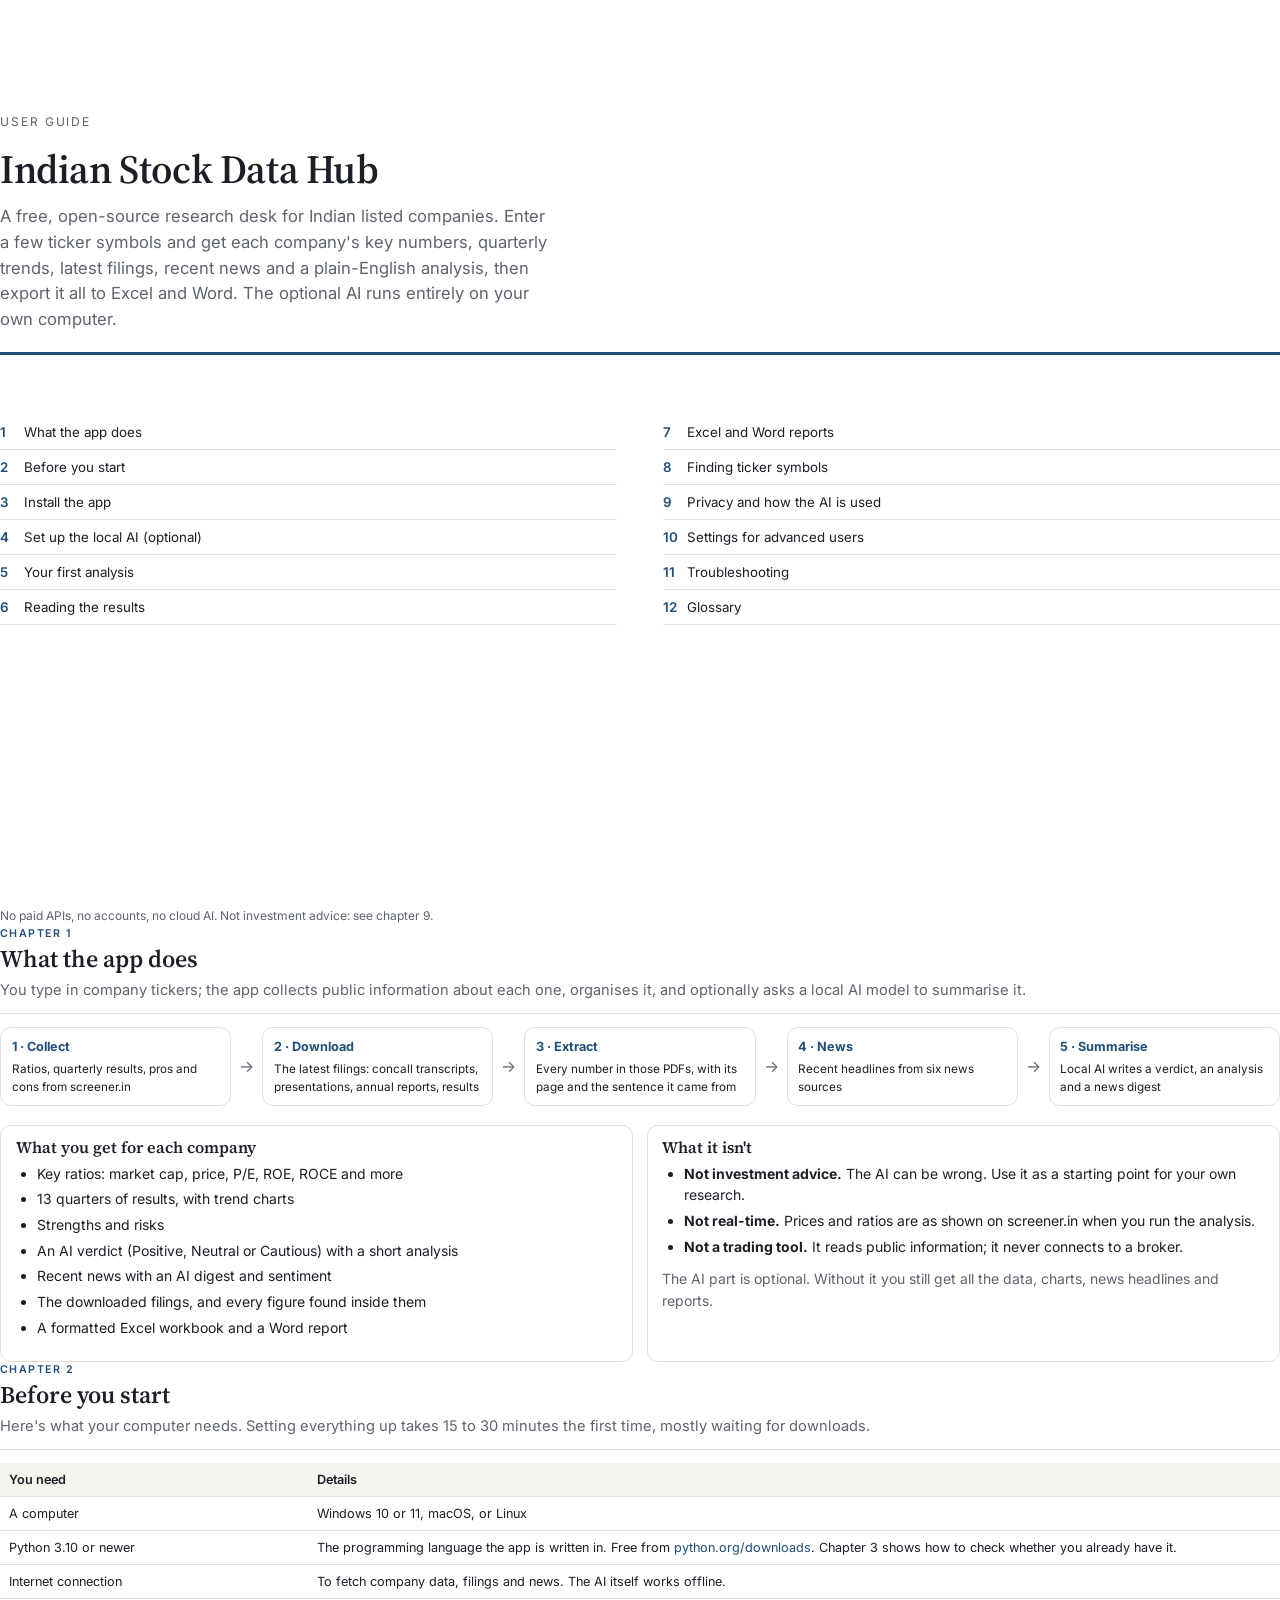
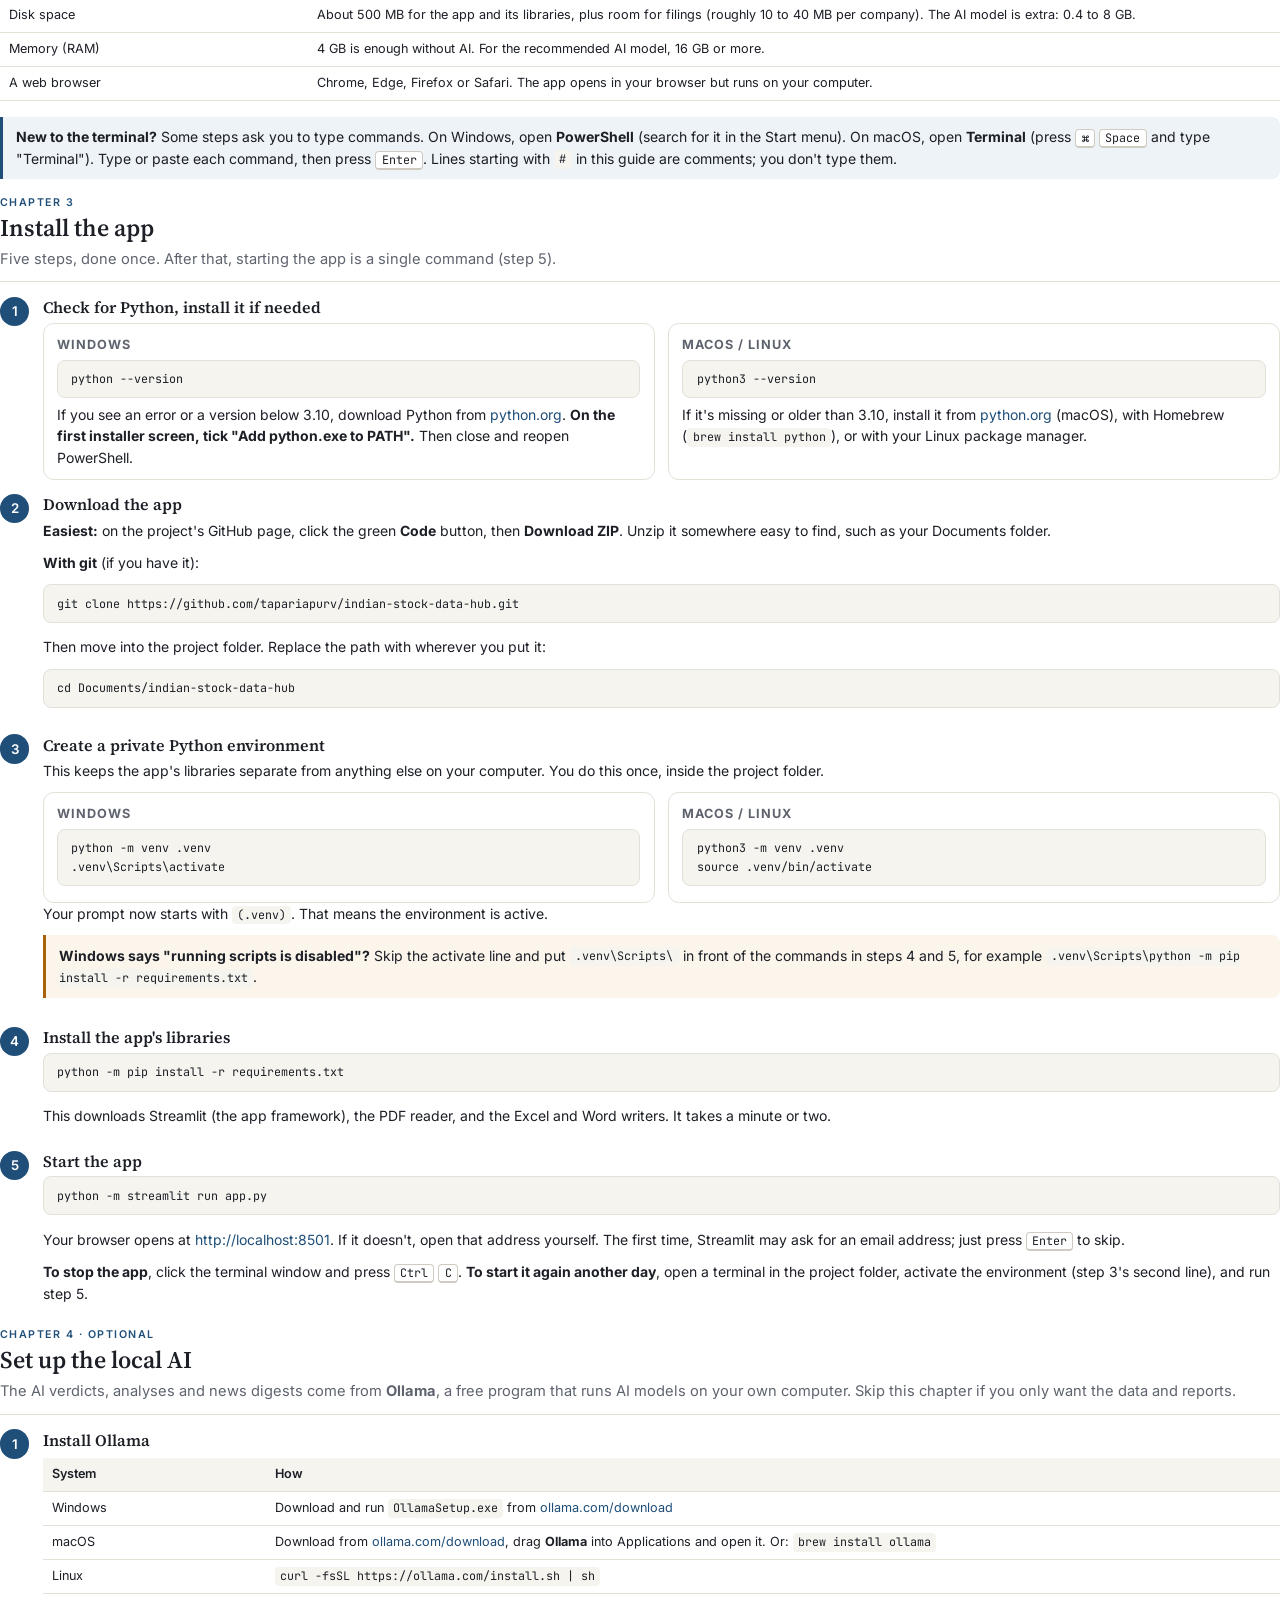
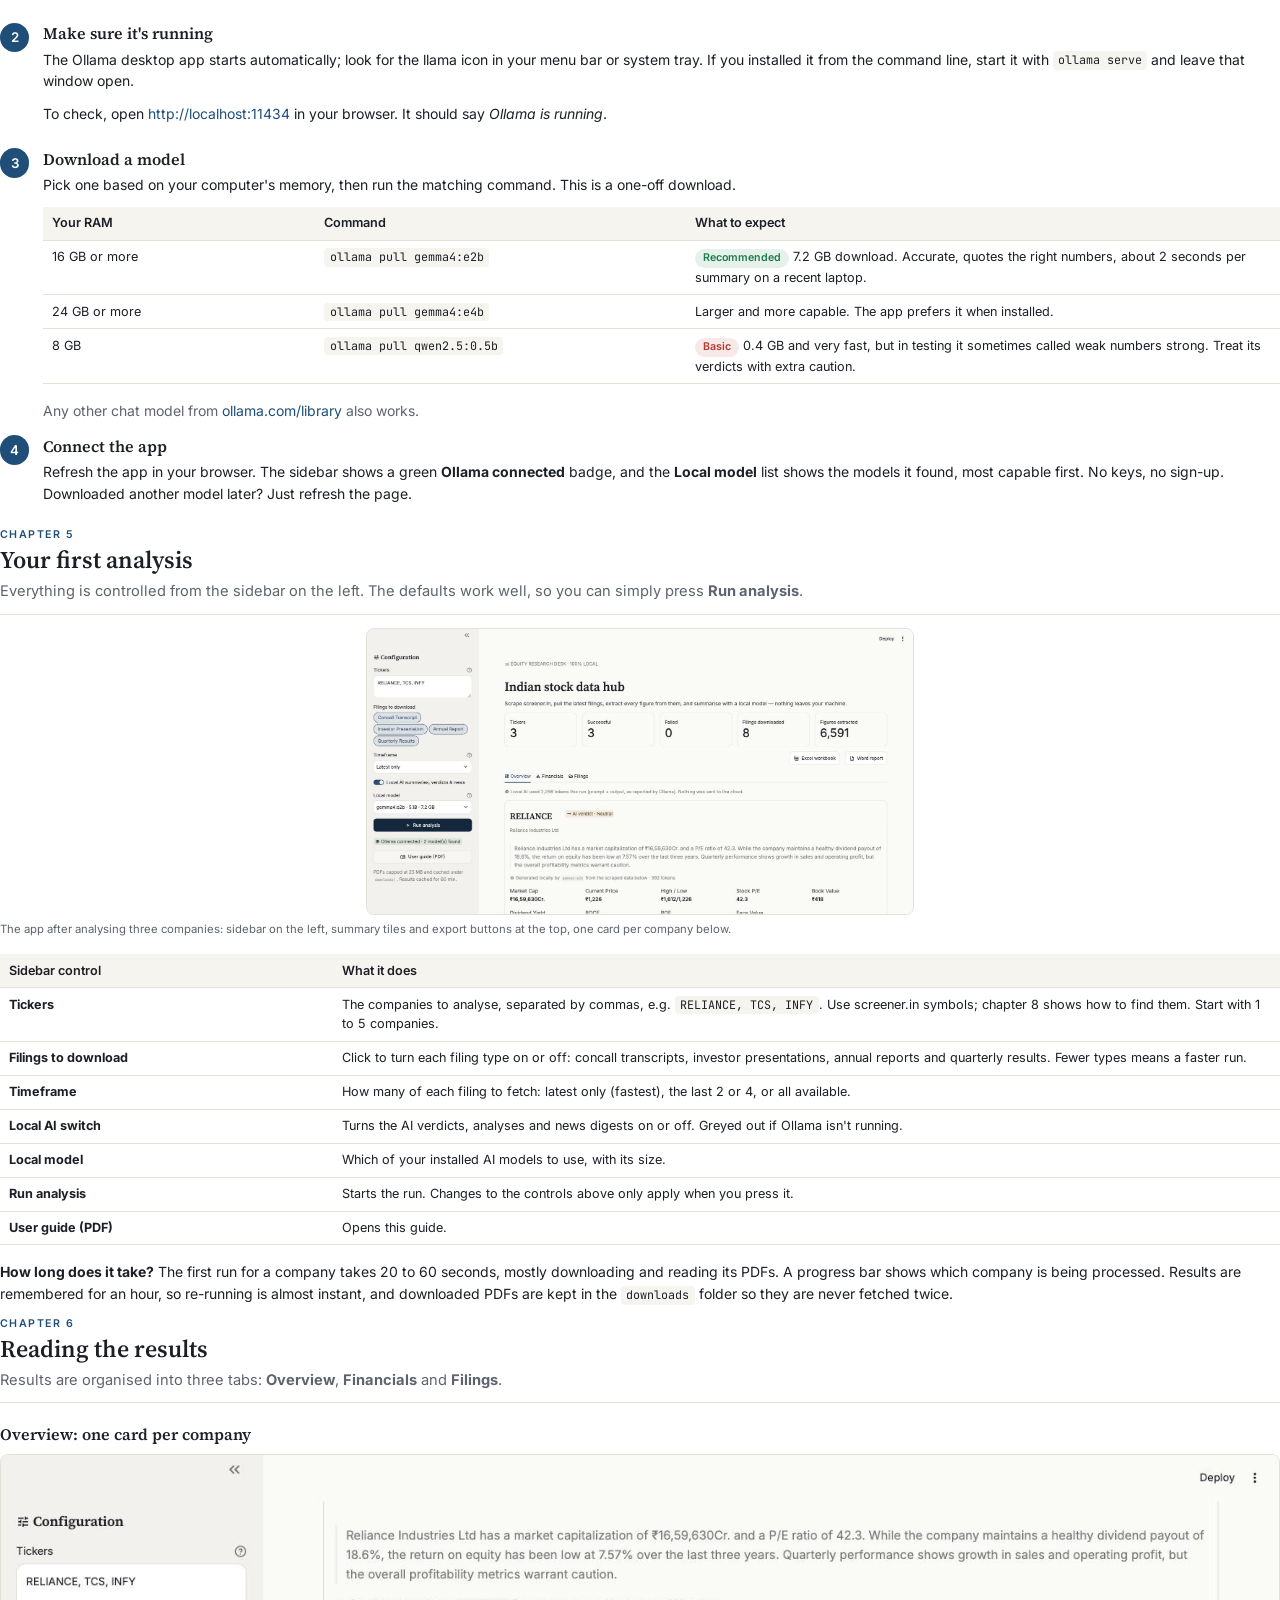
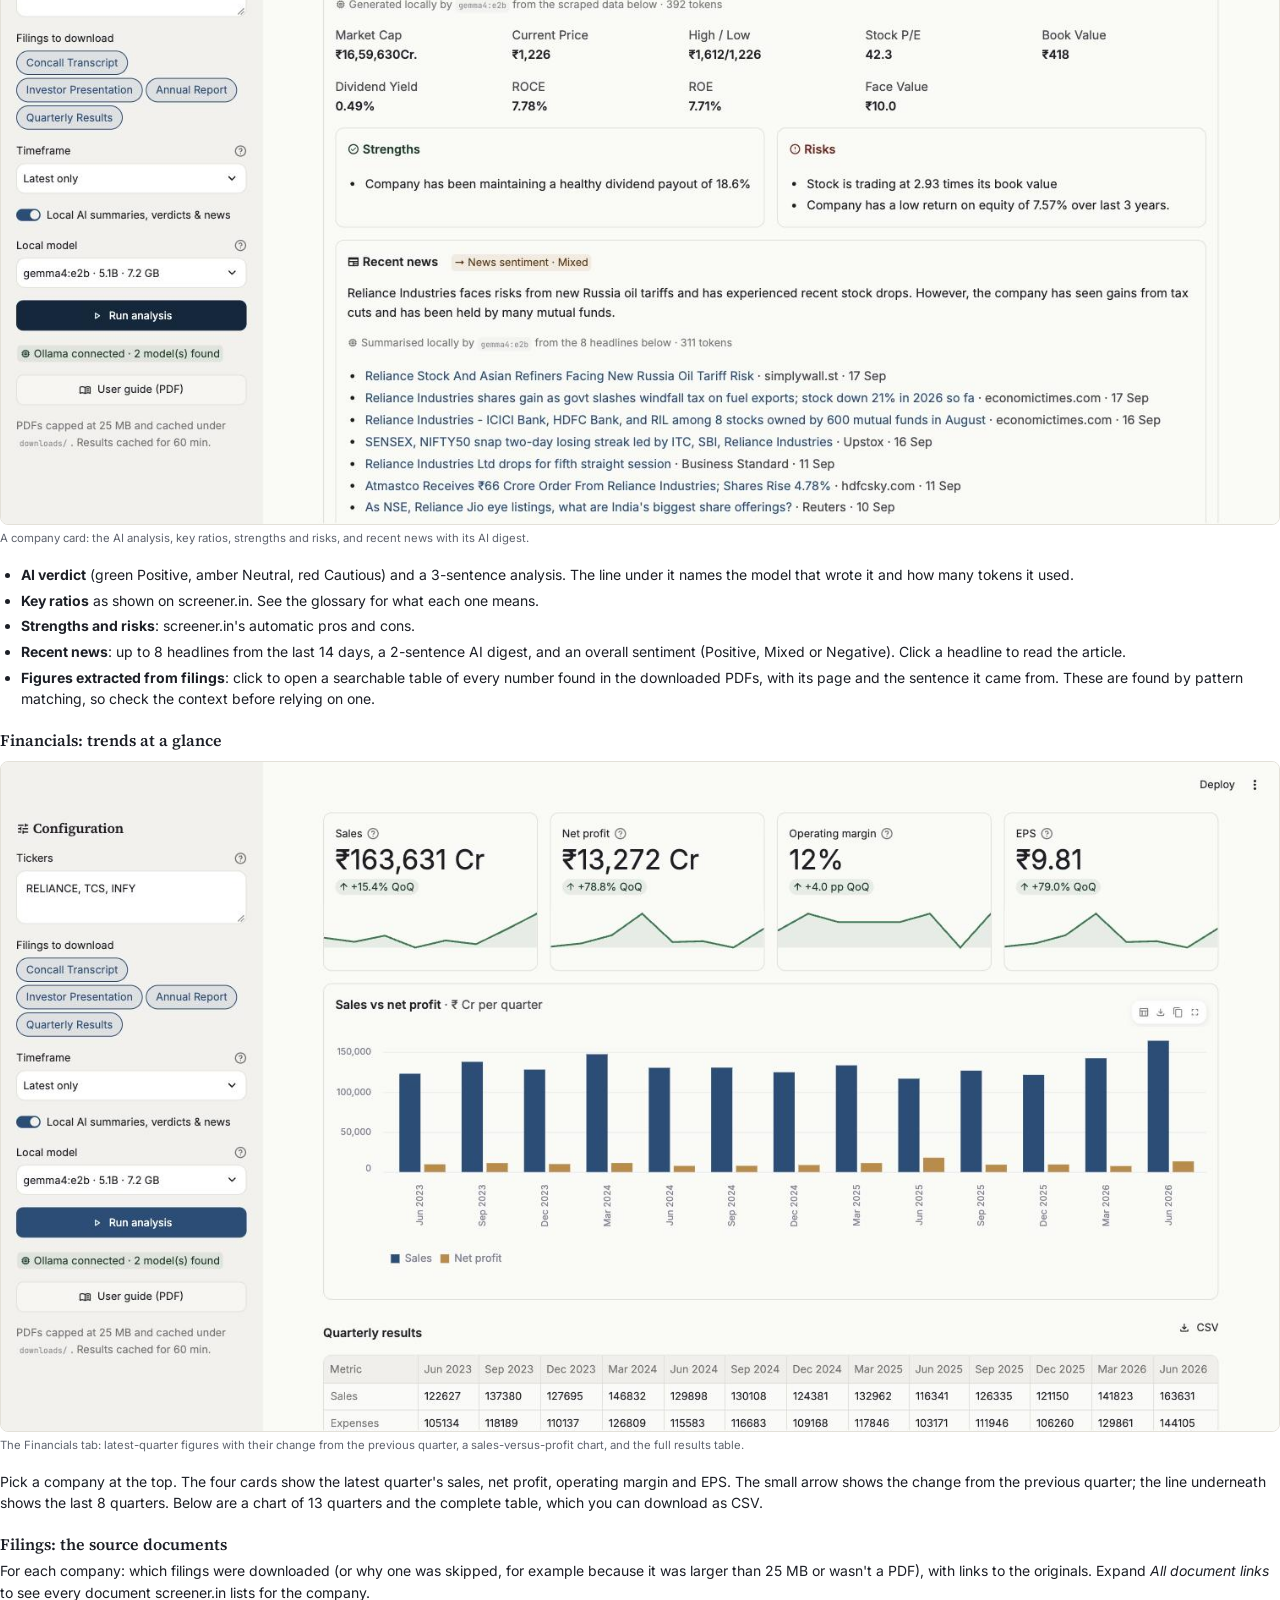
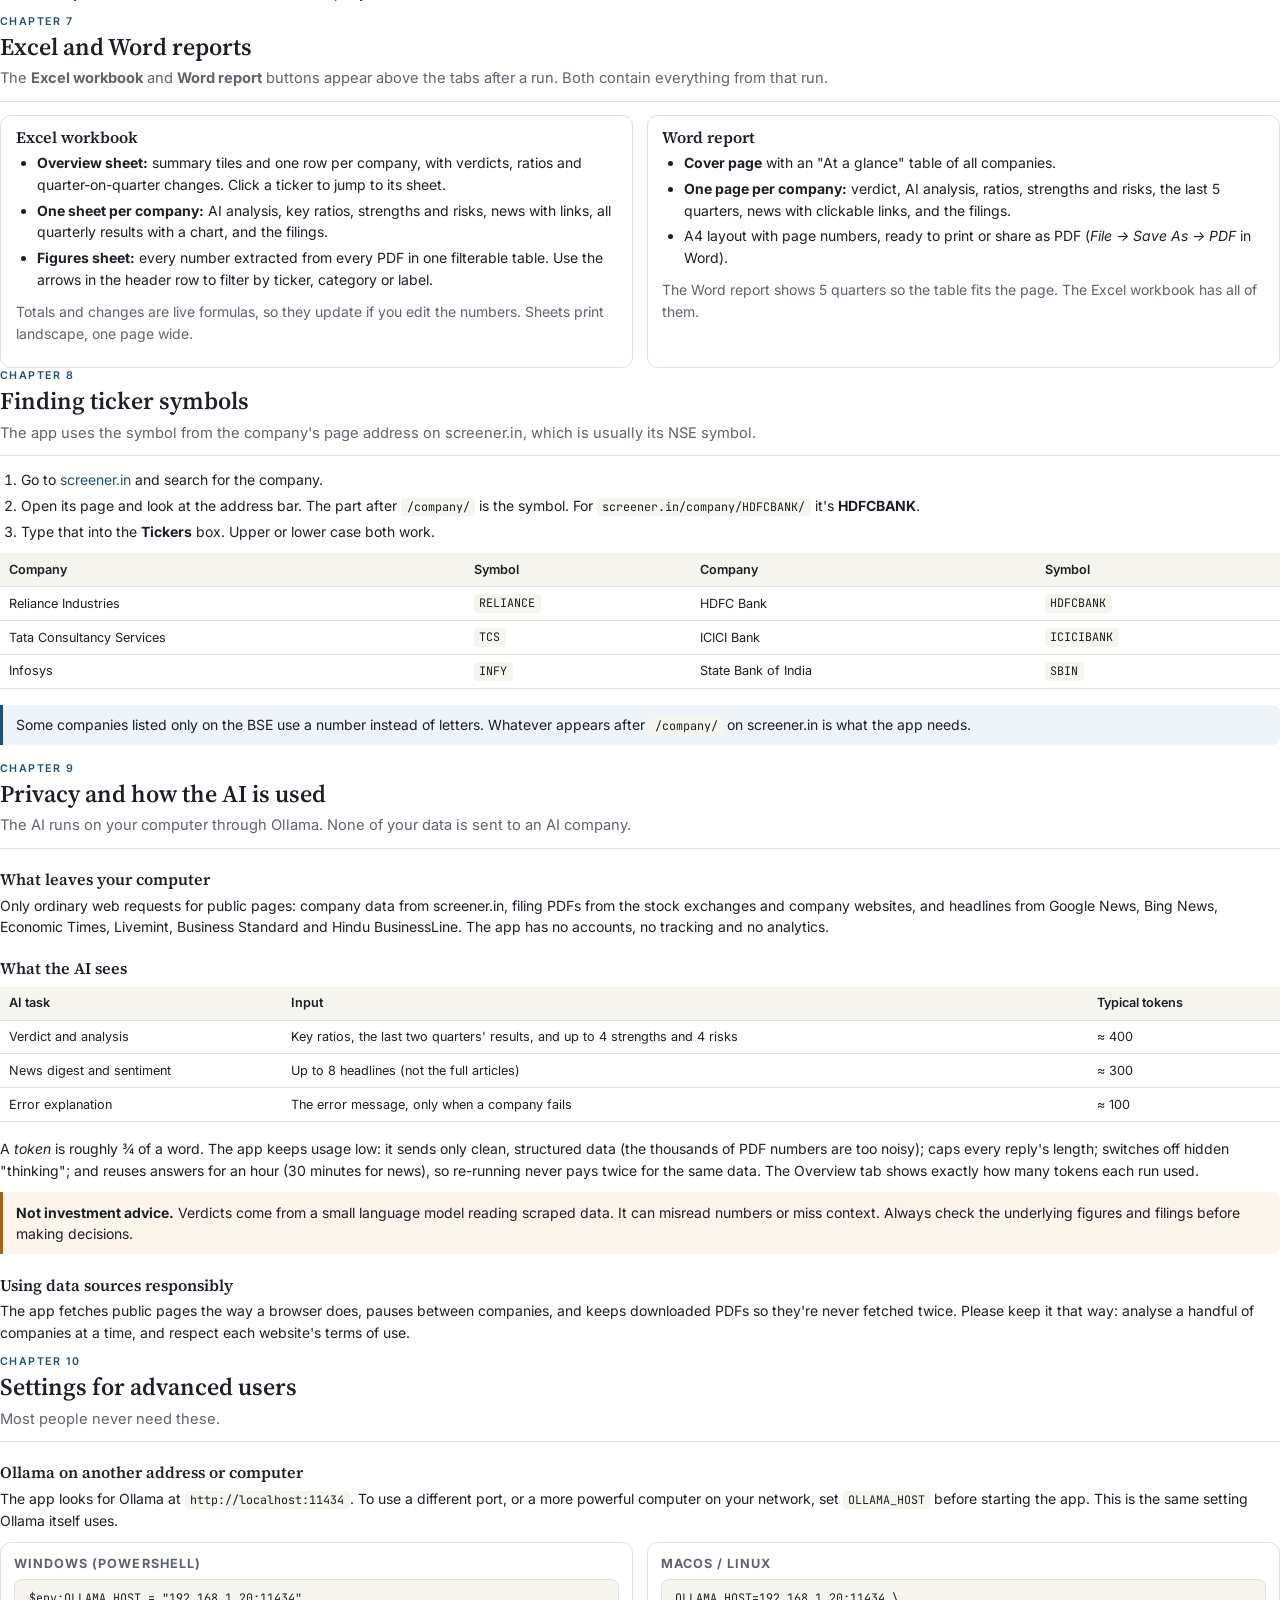
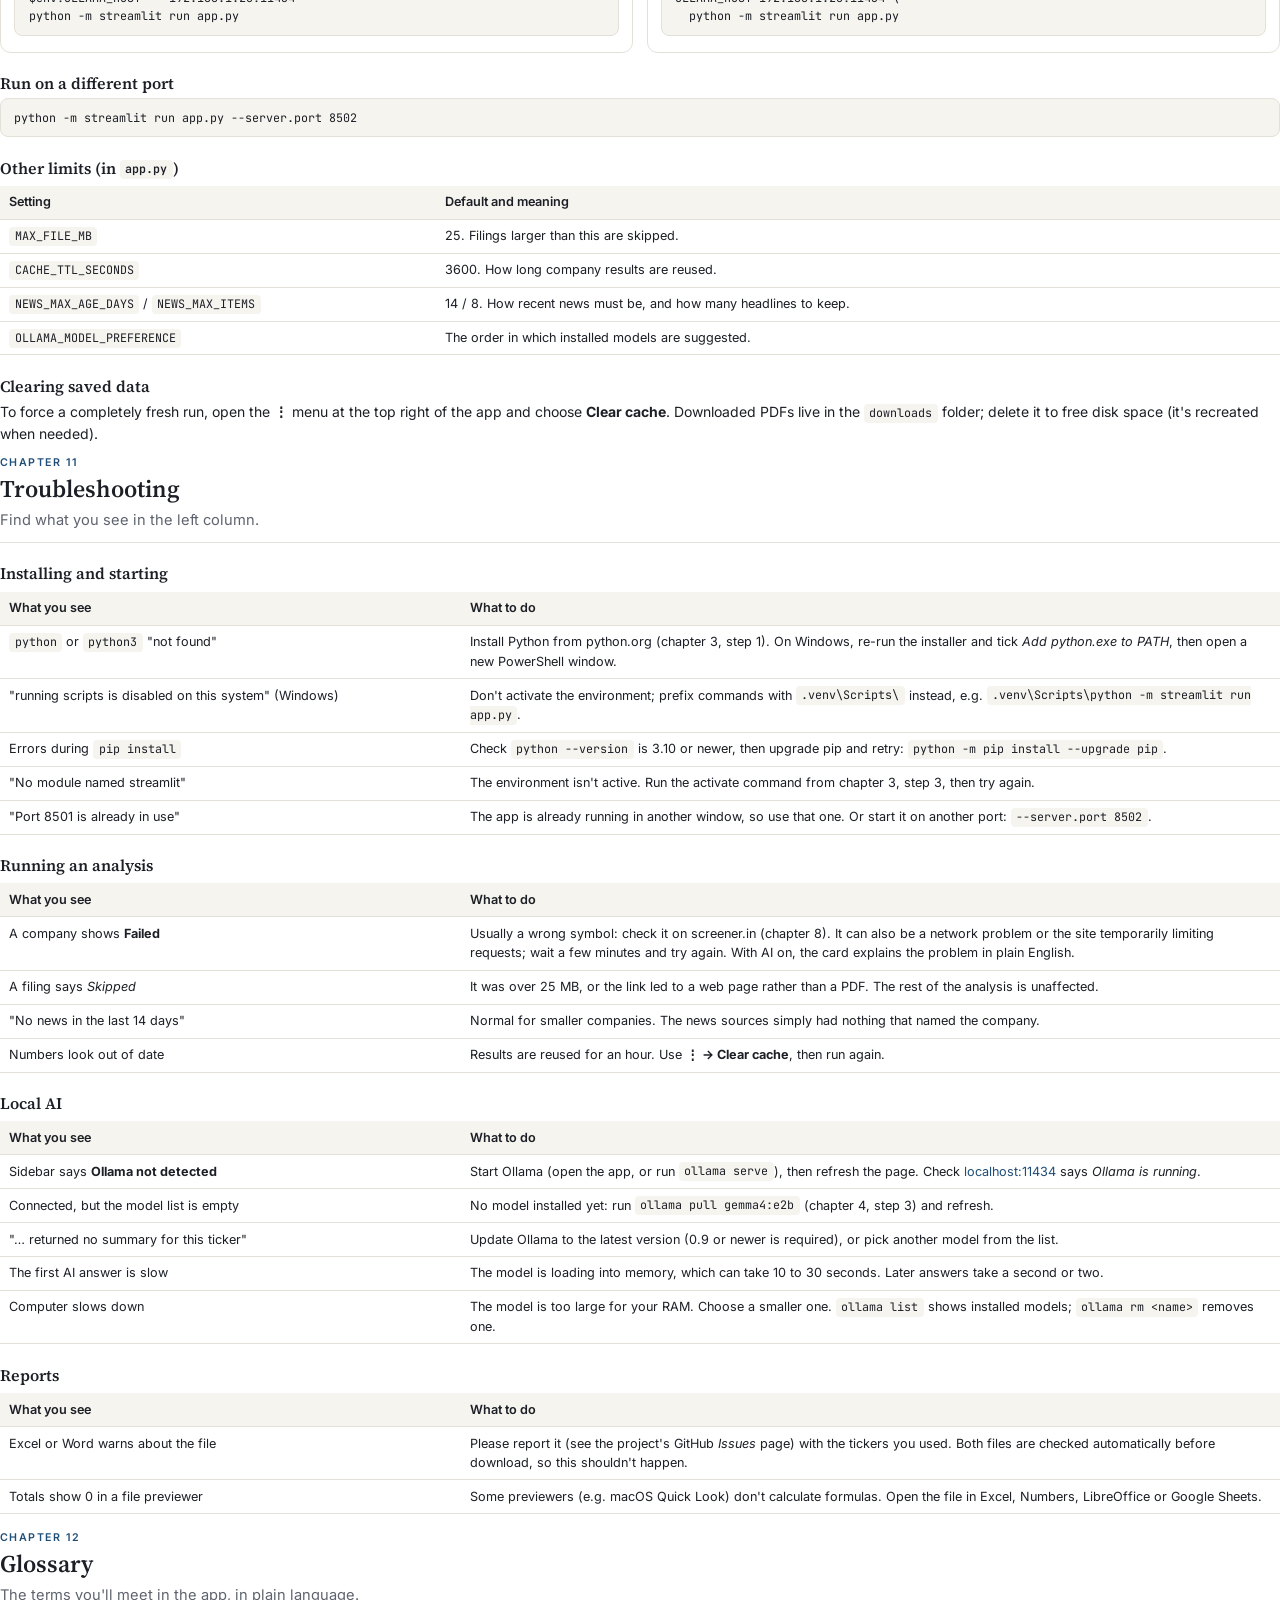
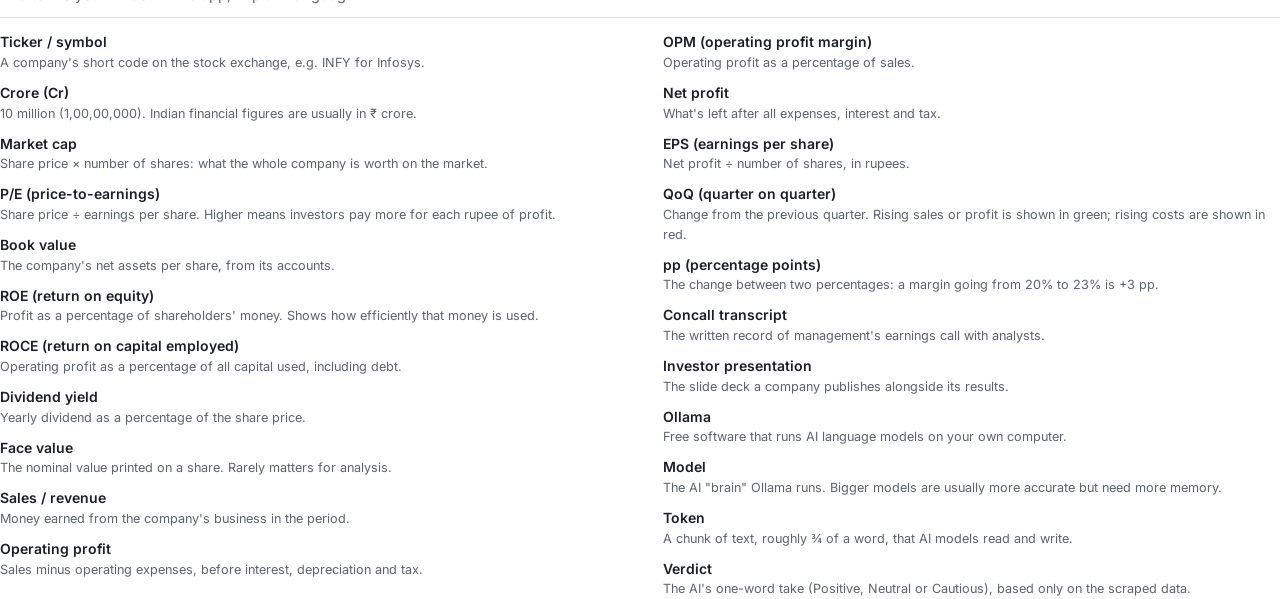
==== docs/user_guide.html @ f6fbca42 "Initial release: Indian Stock Data Hub Local-first research desk for Indian listed companies: scrape" ====
<!doctype html>
<!-- Source for static/user_guide.pdf (the guide linked from the app's sidebar).
     After editing, rebuild the PDF from the project folder with Google Chrome:
       macOS:   "/Applications/Google Chrome.app/Contents/MacOS/Google Chrome" --headless --no-pdf-header-footer \
                  --virtual-time-budget=8000 --print-to-pdf=static/user_guide.pdf docs/user_guide.html
       Windows: "C:\Program Files\Google\Chrome\Application\chrome.exe" --headless --no-pdf-header-footer ^
                  --virtual-time-budget=8000 --print-to-pdf=static\user_guide.pdf docs\user_guide.html -->
<html lang="en">
<head>
<meta charset="utf-8">
<title>Indian Stock Data Hub: User guide</title>
<link href="https://fonts.googleapis.com/css2?family=Inter:wght@400;500;600&family=Source+Serif+4:opsz,wght@8..60,600;8..60,700&family=JetBrains+Mono:wght@400;500&display=swap" rel="stylesheet">
<style>
  @page { size: A4; margin: 18mm 18mm 20mm;
          @bottom-left { content: "Indian Stock Data Hub · User guide"; font: 8pt Inter, sans-serif; color: #8A8E97; }
          @bottom-right { content: counter(page); font: 8pt Inter, sans-serif; color: #8A8E97; } }
  @page :first { @bottom-left { content: none; } @bottom-right { content: none; } }
  :root { --ink: #1C1F26; --muted: #5E636E; --accent: #1F4E79; --line: #E3E0D8; --paper: #F6F4EF; --green: #1F7A4D; --red: #B4382F; --amber: #A8620A; }
  * { box-sizing: border-box; }
  body { font: 10.5pt/1.55 Inter, "Helvetica Neue", Arial, sans-serif; color: var(--ink); margin: 0; }
  h1, h2, h3 { font-family: "Source Serif 4", Georgia, serif; font-weight: 600; line-height: 1.2; color: var(--ink); }
  h1 { font-size: 30pt; margin: 0 0 8pt; letter-spacing: -0.01em; }
  h2 { font-size: 18pt; margin: 0 0 4pt; break-after: avoid; }
  h3 { font-size: 12pt; margin: 16pt 0 4pt; break-after: avoid; }
  p { margin: 0 0 8pt; }
  a { color: var(--accent); text-decoration: none; }
  code, pre, kbd { font-family: "JetBrains Mono", Menlo, Consolas, monospace; font-size: 8.8pt; font-variant-ligatures: none; }
  code { background: var(--paper); padding: 1pt 4pt; border-radius: 3pt; }
  kbd { border: 1px solid #CFCBC1; border-bottom-width: 2px; border-radius: 3pt; padding: 0 4pt; background: #fff; }
  pre { background: var(--paper); border: 1px solid var(--line); border-radius: 6pt; padding: 7pt 10pt; margin: 4pt 0 10pt; white-space: pre-wrap; break-inside: avoid; }
  pre code { background: none; padding: 0; }
  pre .c { color: #8A8E97; }
  ul, ol { margin: 0 0 8pt; padding-left: 16pt; }
  li { margin-bottom: 3pt; }
  table { width: 100%; border-collapse: collapse; margin: 6pt 0 12pt; font-size: 9.5pt; break-inside: avoid; }
  th { text-align: left; font-weight: 600; background: var(--paper); border-bottom: 1px solid var(--line); padding: 5pt 7pt; }
  td { border-bottom: 1px solid var(--line); padding: 5pt 7pt; vertical-align: top; }
  img { max-width: 100%; border: 1px solid var(--line); border-radius: 6pt; display: block; }
  figure { margin: 8pt 0 12pt; break-inside: avoid; }
  figcaption { font-size: 8.5pt; color: var(--muted); margin-top: 4pt; }
  .chapter { break-before: page; }
  .kicker { font-size: 8pt; letter-spacing: 0.14em; text-transform: uppercase; color: var(--accent); font-weight: 600; margin-bottom: 2pt; }
  .intro { color: var(--muted); font-size: 11pt; margin-bottom: 10pt; padding-bottom: 8pt; border-bottom: 1px solid var(--line); }
  .note { border-left: 3px solid var(--accent); background: #EEF3F8; padding: 7pt 10pt; border-radius: 0 6pt 6pt 0; margin: 8pt 0 12pt; break-inside: avoid; }
  .note.warn { border-color: var(--amber); background: #FBF5EC; }
  .note.good { border-color: var(--green); background: #EDF6F0; }
  .step { display: grid; grid-template-columns: 22pt 1fr; gap: 10pt; margin: 9pt 0; }
  .num { width: 22pt; height: 22pt; border-radius: 50%; background: var(--accent); color: #fff; font-weight: 600; font-size: 10pt; display: flex; align-items: center; justify-content: center; margin-top: 1pt; }
  .step h3 { margin-top: 2pt; }
  .os { display: grid; grid-template-columns: 1fr 1fr; gap: 10pt; break-inside: avoid; }
  .os > div { border: 1px solid var(--line); border-radius: 8pt; padding: 8pt 10pt; }
  .os h4 { margin: 0 0 4pt; font-size: 9.5pt; text-transform: uppercase; letter-spacing: 0.08em; color: var(--muted); }
  .os pre { margin-bottom: 4pt; }
  .tag { display: inline-block; font-size: 8pt; font-weight: 600; padding: 1pt 6pt; border-radius: 99pt; white-space: nowrap; }
  .tag.best { background: #E5F2EA; color: var(--green); }
  .tag.low { background: #F7E9E7; color: var(--red); }
  .flow { display: flex; gap: 6pt; align-items: stretch; margin: 10pt 0 14pt; break-inside: avoid; }
  .flow > div { flex: 1; border: 1px solid var(--line); border-radius: 8pt; padding: 7pt 8pt; background: #fff; font-size: 8.8pt; }
  .flow b { display: block; font-size: 9.5pt; color: var(--accent); margin-bottom: 2pt; }
  .flow .arrow { flex: 0 0 10pt; border: 0; padding: 0; align-self: center; color: var(--muted); font-size: 12pt; background: none; }
  .cover { height: 245mm; display: flex; flex-direction: column; }
  .cover .top { border-bottom: 3px solid var(--accent); padding-bottom: 14pt; margin-top: 30mm; }
  .cover .eyebrow { font-size: 9pt; letter-spacing: 0.16em; text-transform: uppercase; color: var(--muted); margin-bottom: 10pt; }
  .cover .lede { font-size: 12.5pt; color: var(--muted); max-width: 145mm; margin: 0; }
  .toc { margin-top: 16mm; columns: 2; column-gap: 12mm; }
  .toc div { break-inside: avoid; padding: 5pt 0; border-bottom: 1px solid var(--line); font-size: 10pt; }
  .toc span { color: var(--accent); font-weight: 600; display: inline-block; width: 18pt; }
  .cover .bottom { margin-top: auto; font-size: 9pt; color: var(--muted); }
  .grid2 { display: grid; grid-template-columns: 1fr 1fr; gap: 10pt; }
  .card { border: 1px solid var(--line); border-radius: 8pt; padding: 9pt 11pt; break-inside: avoid; }
  .card h3 { margin-top: 0; }
  dl { margin: 0; columns: 2; column-gap: 12mm; }
  dl div { break-inside: avoid; margin-bottom: 7pt; }
  dt { font-weight: 600; }
  dd { margin: 0; color: var(--muted); font-size: 9.5pt; }
  .muted { color: var(--muted); }
</style>
</head>
<body>

<!-- ============================ COVER ============================ -->
<section class="cover">
  <div class="top">
    <div class="eyebrow">User guide</div>
    <h1>Indian Stock Data Hub</h1>
    <p class="lede">A free, open-source research desk for Indian listed companies. Enter a few ticker symbols and get each company's key numbers, quarterly trends, latest filings, recent news and a plain-English analysis, then export it all to Excel and Word. The optional AI runs entirely on your own computer.</p>
  </div>
  <div class="toc">
    <div><span>1</span>What the app does</div>
    <div><span>2</span>Before you start</div>
    <div><span>3</span>Install the app</div>
    <div><span>4</span>Set up the local AI (optional)</div>
    <div><span>5</span>Your first analysis</div>
    <div><span>6</span>Reading the results</div>
    <div><span>7</span>Excel and Word reports</div>
    <div><span>8</span>Finding ticker symbols</div>
    <div><span>9</span>Privacy and how the AI is used</div>
    <div><span>10</span>Settings for advanced users</div>
    <div><span>11</span>Troubleshooting</div>
    <div><span>12</span>Glossary</div>
  </div>
  <div class="bottom">No paid APIs, no accounts, no cloud AI. Not investment advice: see chapter 9.</div>
</section>

<!-- ============================ 1 ============================ -->
<section class="chapter">
  <div class="kicker">Chapter 1</div>
  <h2>What the app does</h2>
  <p class="intro">You type in company tickers; the app collects public information about each one, organises it, and optionally asks a local AI model to summarise it.</p>

  <div class="flow">
    <div><b>1 · Collect</b>Ratios, quarterly results, pros and cons from screener.in</div><div class="arrow">→</div>
    <div><b>2 · Download</b>The latest filings: concall transcripts, presentations, annual reports, results</div><div class="arrow">→</div>
    <div><b>3 · Extract</b>Every number in those PDFs, with its page and the sentence it came from</div><div class="arrow">→</div>
    <div><b>4 · News</b>Recent headlines from six news sources</div><div class="arrow">→</div>
    <div><b>5 · Summarise</b>Local AI writes a verdict, an analysis and a news digest</div>
  </div>

  <div class="grid2">
    <div class="card">
      <h3>What you get for each company</h3>
      <ul>
        <li>Key ratios: market cap, price, P/E, ROE, ROCE and more</li>
        <li>13 quarters of results, with trend charts</li>
        <li>Strengths and risks</li>
        <li>An AI verdict (Positive, Neutral or Cautious) with a short analysis</li>
        <li>Recent news with an AI digest and sentiment</li>
        <li>The downloaded filings, and every figure found inside them</li>
        <li>A formatted Excel workbook and a Word report</li>
      </ul>
    </div>
    <div class="card">
      <h3>What it isn't</h3>
      <ul>
        <li><strong>Not investment advice.</strong> The AI can be wrong. Use it as a starting point for your own research.</li>
        <li><strong>Not real-time.</strong> Prices and ratios are as shown on screener.in when you run the analysis.</li>
        <li><strong>Not a trading tool.</strong> It reads public information; it never connects to a broker.</li>
      </ul>
      <p class="muted" style="margin-top:8pt">The AI part is optional. Without it you still get all the data, charts, news headlines and reports.</p>
    </div>
  </div>
</section>

<!-- ============================ 2 ============================ -->
<section class="chapter">
  <div class="kicker">Chapter 2</div>
  <h2>Before you start</h2>
  <p class="intro">Here's what your computer needs. Setting everything up takes 15 to 30 minutes the first time, mostly waiting for downloads.</p>
  <table>
    <tr><th style="width:24%">You need</th><th>Details</th></tr>
    <tr><td>A computer</td><td>Windows 10 or 11, macOS, or Linux</td></tr>
    <tr><td>Python 3.10 or newer</td><td>The programming language the app is written in. Free from <a href="https://www.python.org/downloads/">python.org/downloads</a>. Chapter 3 shows how to check whether you already have it.</td></tr>
    <tr><td>Internet connection</td><td>To fetch company data, filings and news. The AI itself works offline.</td></tr>
    <tr><td>Disk space</td><td>About 500 MB for the app and its libraries, plus room for filings (roughly 10 to 40 MB per company). The AI model is extra: 0.4 to 8 GB.</td></tr>
    <tr><td>Memory (RAM)</td><td>4 GB is enough without AI. For the recommended AI model, 16 GB or more.</td></tr>
    <tr><td>A web browser</td><td>Chrome, Edge, Firefox or Safari. The app opens in your browser but runs on your computer.</td></tr>
  </table>
  <div class="note"><strong>New to the terminal?</strong> Some steps ask you to type commands. On Windows, open <strong>PowerShell</strong> (search for it in the Start menu). On macOS, open <strong>Terminal</strong> (press <kbd>⌘</kbd> <kbd>Space</kbd> and type "Terminal"). Type or paste each command, then press <kbd>Enter</kbd>. Lines starting with <code>#</code> in this guide are comments; you don't type them.</div>
</section>

<!-- ============================ 3 ============================ -->
<section class="chapter">
  <div class="kicker">Chapter 3</div>
  <h2>Install the app</h2>
  <p class="intro">Five steps, done once. After that, starting the app is a single command (step 5).</p>

  <div class="step"><div class="num">1</div><div>
    <h3>Check for Python, install it if needed</h3>
    <div class="os">
      <div><h4>Windows</h4><pre><code>python --version</code></pre>
        If you see an error or a version below 3.10, download Python from <a href="https://www.python.org/downloads/">python.org</a>. <strong>On the first installer screen, tick "Add python.exe to PATH".</strong> Then close and reopen PowerShell.</div>
      <div><h4>macOS / Linux</h4><pre><code>python3 --version</code></pre>
        If it's missing or older than 3.10, install it from <a href="https://www.python.org/downloads/">python.org</a> (macOS), with Homebrew (<code>brew install python</code>), or with your Linux package manager.</div>
    </div>
  </div></div>

  <div class="step"><div class="num">2</div><div>
    <h3>Download the app</h3>
    <p><strong>Easiest:</strong> on the project's GitHub page, click the green <strong>Code</strong> button, then <strong>Download ZIP</strong>. Unzip it somewhere easy to find, such as your Documents folder.</p>
    <p><strong>With git</strong> (if you have it):</p>
    <pre><code>git clone https://github.com/tapariapurv/indian-stock-data-hub.git</code></pre>
    <p>Then move into the project folder. Replace the path with wherever you put it:</p>
    <pre><code>cd Documents/indian-stock-data-hub</code></pre>
  </div></div>

  <div class="step"><div class="num">3</div><div>
    <h3>Create a private Python environment</h3>
    <p>This keeps the app's libraries separate from anything else on your computer. You do this once, inside the project folder.</p>
    <div class="os">
      <div><h4>Windows</h4><pre><code>python -m venv .venv
.venv\Scripts\activate</code></pre></div>
      <div><h4>macOS / Linux</h4><pre><code>python3 -m venv .venv
source .venv/bin/activate</code></pre></div>
    </div>
    <p>Your prompt now starts with <code>(.venv)</code>. That means the environment is active.</p>
    <div class="note warn"><strong>Windows says "running scripts is disabled"?</strong> Skip the activate line and put <code>.venv\Scripts\</code> in front of the commands in steps 4 and 5, for example <code>.venv\Scripts\python -m pip install -r requirements.txt</code>.</div>
  </div></div>

  <div class="step"><div class="num">4</div><div>
    <h3>Install the app's libraries</h3>
    <pre><code>python -m pip install -r requirements.txt</code></pre>
    <p>This downloads Streamlit (the app framework), the PDF reader, and the Excel and Word writers. It takes a minute or two.</p>
  </div></div>

  <div class="step"><div class="num">5</div><div>
    <h3>Start the app</h3>
    <pre><code>python -m streamlit run app.py</code></pre>
    <p>Your browser opens at <a href="http://localhost:8501">http://localhost:8501</a>. If it doesn't, open that address yourself. The first time, Streamlit may ask for an email address; just press <kbd>Enter</kbd> to skip.</p>
    <p><strong>To stop the app</strong>, click the terminal window and press <kbd>Ctrl</kbd> <kbd>C</kbd>. <strong>To start it again another day</strong>, open a terminal in the project folder, activate the environment (step 3's second line), and run step 5.</p>
  </div></div>
</section>

<!-- ============================ 4 ============================ -->
<section class="chapter">
  <div class="kicker">Chapter 4 · optional</div>
  <h2>Set up the local AI</h2>
  <p class="intro">The AI verdicts, analyses and news digests come from <strong>Ollama</strong>, a free program that runs AI models on your own computer. Skip this chapter if you only want the data and reports.</p>

  <div class="step"><div class="num">1</div><div>
    <h3>Install Ollama</h3>
    <table>
      <tr><th style="width:18%">System</th><th>How</th></tr>
      <tr><td>Windows</td><td>Download and run <code>OllamaSetup.exe</code> from <a href="https://ollama.com/download">ollama.com/download</a></td></tr>
      <tr><td>macOS</td><td>Download from <a href="https://ollama.com/download">ollama.com/download</a>, drag <strong>Ollama</strong> into Applications and open it. Or: <code>brew install ollama</code></td></tr>
      <tr><td>Linux</td><td><code>curl -fsSL https://ollama.com/install.sh | sh</code></td></tr>
    </table>
  </div></div>

  <div class="step"><div class="num">2</div><div>
    <h3>Make sure it's running</h3>
    <p>The Ollama desktop app starts automatically; look for the llama icon in your menu bar or system tray. If you installed it from the command line, start it with <code>ollama serve</code> and leave that window open.</p>
    <p>To check, open <a href="http://localhost:11434">http://localhost:11434</a> in your browser. It should say <em>Ollama is running</em>.</p>
  </div></div>

  <div class="step"><div class="num">3</div><div>
    <h3>Download a model</h3>
    <p>Pick one based on your computer's memory, then run the matching command. This is a one-off download.</p>
    <table>
      <tr><th style="width:22%">Your RAM</th><th style="width:30%">Command</th><th>What to expect</th></tr>
      <tr><td>16 GB or more</td><td><code>ollama pull gemma4:e2b</code></td><td><span class="tag best">Recommended</span> 7.2 GB download. Accurate, quotes the right numbers, about 2 seconds per summary on a recent laptop.</td></tr>
      <tr><td>24 GB or more</td><td><code>ollama pull gemma4:e4b</code></td><td>Larger and more capable. The app prefers it when installed.</td></tr>
      <tr><td>8 GB</td><td><code>ollama pull qwen2.5:0.5b</code></td><td><span class="tag low">Basic</span> 0.4 GB and very fast, but in testing it sometimes called weak numbers strong. Treat its verdicts with extra caution.</td></tr>
    </table>
    <p class="muted" style="margin:0">Any other chat model from <a href="https://ollama.com/library">ollama.com/library</a> also works.</p>
  </div></div>

  <div class="step"><div class="num">4</div><div>
    <h3>Connect the app</h3>
    <p>Refresh the app in your browser. The sidebar shows a green <strong>Ollama connected</strong> badge, and the <strong>Local model</strong> list shows the models it found, most capable first. No keys, no sign-up. Downloaded another model later? Just refresh the page.</p>
  </div></div>
</section>

<!-- ============================ 5 ============================ -->
<section class="chapter">
  <div class="kicker">Chapter 5</div>
  <h2>Your first analysis</h2>
  <p class="intro">Everything is controlled from the sidebar on the left. The defaults work well, so you can simply press <strong>Run analysis</strong>.</p>
  <figure><img src="images/overview.jpg" alt="The app after an analysis" style="max-height:76mm; width:auto; margin:0 auto"><figcaption>The app after analysing three companies: sidebar on the left, summary tiles and export buttons at the top, one card per company below.</figcaption></figure>
  <table>
    <tr><th style="width:26%">Sidebar control</th><th>What it does</th></tr>
    <tr><td><strong>Tickers</strong></td><td>The companies to analyse, separated by commas, e.g. <code>RELIANCE, TCS, INFY</code>. Use screener.in symbols; chapter 8 shows how to find them. Start with 1 to 5 companies.</td></tr>
    <tr><td><strong>Filings to download</strong></td><td>Click to turn each filing type on or off: concall transcripts, investor presentations, annual reports and quarterly results. Fewer types means a faster run.</td></tr>
    <tr><td><strong>Timeframe</strong></td><td>How many of each filing to fetch: latest only (fastest), the last 2 or 4, or all available.</td></tr>
    <tr><td><strong>Local AI switch</strong></td><td>Turns the AI verdicts, analyses and news digests on or off. Greyed out if Ollama isn't running.</td></tr>
    <tr><td><strong>Local model</strong></td><td>Which of your installed AI models to use, with its size.</td></tr>
    <tr><td><strong>Run analysis</strong></td><td>Starts the run. Changes to the controls above only apply when you press it.</td></tr>
    <tr><td><strong>User guide (PDF)</strong></td><td>Opens this guide.</td></tr>
  </table>
  <p style="margin-top:4pt"><strong>How long does it take?</strong> The first run for a company takes 20 to 60 seconds, mostly downloading and reading its PDFs. A progress bar shows which company is being processed. Results are remembered for an hour, so re-running is almost instant, and downloaded PDFs are kept in the <code>downloads</code> folder so they are never fetched twice.</p>
</section>

<!-- ============================ 6 ============================ -->
<section class="chapter">
  <div class="kicker">Chapter 6</div>
  <h2>Reading the results</h2>
  <p class="intro">Results are organised into three tabs: <strong>Overview</strong>, <strong>Financials</strong> and <strong>Filings</strong>.</p>

  <h3>Overview: one card per company</h3>
  <figure><img src="images/company-and-news.jpg" alt="A company card with news"><figcaption>A company card: the AI analysis, key ratios, strengths and risks, and recent news with its AI digest.</figcaption></figure>
  <ul>
    <li><strong>AI verdict</strong> (green Positive, amber Neutral, red Cautious) and a 3-sentence analysis. The line under it names the model that wrote it and how many tokens it used.</li>
    <li><strong>Key ratios</strong> as shown on screener.in. See the glossary for what each one means.</li>
    <li><strong>Strengths and risks</strong>: screener.in's automatic pros and cons.</li>
    <li><strong>Recent news</strong>: up to 8 headlines from the last 14 days, a 2-sentence AI digest, and an overall sentiment (Positive, Mixed or Negative). Click a headline to read the article.</li>
    <li><strong>Figures extracted from filings</strong>: click to open a searchable table of every number found in the downloaded PDFs, with its page and the sentence it came from. These are found by pattern matching, so check the context before relying on one.</li>
  </ul>

  <h3>Financials: trends at a glance</h3>
  <figure><img src="images/financials.jpg" alt="The Financials tab"><figcaption>The Financials tab: latest-quarter figures with their change from the previous quarter, a sales-versus-profit chart, and the full results table.</figcaption></figure>
  <p>Pick a company at the top. The four cards show the latest quarter's sales, net profit, operating margin and EPS. The small arrow shows the change from the previous quarter; the line underneath shows the last 8 quarters. Below are a chart of 13 quarters and the complete table, which you can download as CSV.</p>

  <h3>Filings: the source documents</h3>
  <p>For each company: which filings were downloaded (or why one was skipped, for example because it was larger than 25 MB or wasn't a PDF), with links to the originals. Expand <em>All document links</em> to see every document screener.in lists for the company.</p>
</section>

<!-- ============================ 7 ============================ -->
<section class="chapter">
  <div class="kicker">Chapter 7</div>
  <h2>Excel and Word reports</h2>
  <p class="intro">The <strong>Excel workbook</strong> and <strong>Word report</strong> buttons appear above the tabs after a run. Both contain everything from that run.</p>
  <div class="grid2">
    <div class="card">
      <h3>Excel workbook</h3>
      <ul>
        <li><strong>Overview sheet:</strong> summary tiles and one row per company, with verdicts, ratios and quarter-on-quarter changes. Click a ticker to jump to its sheet.</li>
        <li><strong>One sheet per company:</strong> AI analysis, key ratios, strengths and risks, news with links, all quarterly results with a chart, and the filings.</li>
        <li><strong>Figures sheet:</strong> every number extracted from every PDF in one filterable table. Use the arrows in the header row to filter by ticker, category or label.</li>
      </ul>
      <p class="muted">Totals and changes are live formulas, so they update if you edit the numbers. Sheets print landscape, one page wide.</p>
    </div>
    <div class="card">
      <h3>Word report</h3>
      <ul>
        <li><strong>Cover page</strong> with an "At a glance" table of all companies.</li>
        <li><strong>One page per company:</strong> verdict, AI analysis, ratios, strengths and risks, the last 5 quarters, news with clickable links, and the filings.</li>
        <li>A4 layout with page numbers, ready to print or share as PDF (<em>File → Save As → PDF</em> in Word).</li>
      </ul>
      <p class="muted">The Word report shows 5 quarters so the table fits the page. The Excel workbook has all of them.</p>
    </div>
  </div>
</section>

<!-- ============================ 8 ============================ -->
<section class="chapter">
  <div class="kicker">Chapter 8</div>
  <h2>Finding ticker symbols</h2>
  <p class="intro">The app uses the symbol from the company's page address on screener.in, which is usually its NSE symbol.</p>
  <ol>
    <li>Go to <a href="https://www.screener.in">screener.in</a> and search for the company.</li>
    <li>Open its page and look at the address bar. The part after <code>/company/</code> is the symbol. For <code>screener.in/company/HDFCBANK/</code> it's <strong>HDFCBANK</strong>.</li>
    <li>Type that into the <strong>Tickers</strong> box. Upper or lower case both work.</li>
  </ol>
  <table>
    <tr><th>Company</th><th>Symbol</th><th>Company</th><th>Symbol</th></tr>
    <tr><td>Reliance Industries</td><td><code>RELIANCE</code></td><td>HDFC Bank</td><td><code>HDFCBANK</code></td></tr>
    <tr><td>Tata Consultancy Services</td><td><code>TCS</code></td><td>ICICI Bank</td><td><code>ICICIBANK</code></td></tr>
    <tr><td>Infosys</td><td><code>INFY</code></td><td>State Bank of India</td><td><code>SBIN</code></td></tr>
  </table>
  <div class="note">Some companies listed only on the BSE use a number instead of letters. Whatever appears after <code>/company/</code> on screener.in is what the app needs.</div>
</section>

<!-- ============================ 9 ============================ -->
<section class="chapter">
  <div class="kicker">Chapter 9</div>
  <h2>Privacy and how the AI is used</h2>
  <p class="intro">The AI runs on your computer through Ollama. None of your data is sent to an AI company.</p>
  <h3>What leaves your computer</h3>
  <p>Only ordinary web requests for public pages: company data from screener.in, filing PDFs from the stock exchanges and company websites, and headlines from Google News, Bing News, Economic Times, Livemint, Business Standard and Hindu BusinessLine. The app has no accounts, no tracking and no analytics.</p>
  <h3>What the AI sees</h3>
  <table>
    <tr><th style="width:22%">AI task</th><th>Input</th><th style="width:15%">Typical tokens</th></tr>
    <tr><td>Verdict and analysis</td><td>Key ratios, the last two quarters' results, and up to 4 strengths and 4 risks</td><td>≈ 400</td></tr>
    <tr><td>News digest and sentiment</td><td>Up to 8 headlines (not the full articles)</td><td>≈ 300</td></tr>
    <tr><td>Error explanation</td><td>The error message, only when a company fails</td><td>≈ 100</td></tr>
  </table>
  <p>A <em>token</em> is roughly ¾ of a word. The app keeps usage low: it sends only clean, structured data (the thousands of PDF numbers are too noisy); caps every reply's length; switches off hidden "thinking"; and reuses answers for an hour (30 minutes for news), so re-running never pays twice for the same data. The Overview tab shows exactly how many tokens each run used.</p>
  <div class="note warn"><strong>Not investment advice.</strong> Verdicts come from a small language model reading scraped data. It can misread numbers or miss context. Always check the underlying figures and filings before making decisions.</div>
  <h3>Using data sources responsibly</h3>
  <p>The app fetches public pages the way a browser does, pauses between companies, and keeps downloaded PDFs so they're never fetched twice. Please keep it that way: analyse a handful of companies at a time, and respect each website's terms of use.</p>
</section>

<!-- ============================ 10 ============================ -->
<section class="chapter">
  <div class="kicker">Chapter 10</div>
  <h2>Settings for advanced users</h2>
  <p class="intro">Most people never need these.</p>
  <h3>Ollama on another address or computer</h3>
  <p>The app looks for Ollama at <code>http://localhost:11434</code>. To use a different port, or a more powerful computer on your network, set <code>OLLAMA_HOST</code> before starting the app. This is the same setting Ollama itself uses.</p>
  <div class="os">
    <div><h4>Windows (PowerShell)</h4><pre><code>$env:OLLAMA_HOST = "192.168.1.20:11434"
python -m streamlit run app.py</code></pre></div>
    <div><h4>macOS / Linux</h4><pre><code>OLLAMA_HOST=192.168.1.20:11434 \
  python -m streamlit run app.py</code></pre></div>
  </div>
  <h3>Run on a different port</h3>
  <pre><code>python -m streamlit run app.py --server.port 8502</code></pre>
  <h3>Other limits (in <code>app.py</code>)</h3>
  <table>
    <tr><th style="width:34%">Setting</th><th>Default and meaning</th></tr>
    <tr><td><code>MAX_FILE_MB</code></td><td>25. Filings larger than this are skipped.</td></tr>
    <tr><td><code>CACHE_TTL_SECONDS</code></td><td>3600. How long company results are reused.</td></tr>
    <tr><td><code>NEWS_MAX_AGE_DAYS</code> / <code>NEWS_MAX_ITEMS</code></td><td>14 / 8. How recent news must be, and how many headlines to keep.</td></tr>
    <tr><td><code>OLLAMA_MODEL_PREFERENCE</code></td><td>The order in which installed models are suggested.</td></tr>
  </table>
  <h3>Clearing saved data</h3>
  <p>To force a completely fresh run, open the <strong>⋮</strong> menu at the top right of the app and choose <strong>Clear cache</strong>. Downloaded PDFs live in the <code>downloads</code> folder; delete it to free disk space (it's recreated when needed).</p>
</section>

<!-- ============================ 11 ============================ -->
<section class="chapter">
  <div class="kicker">Chapter 11</div>
  <h2>Troubleshooting</h2>
  <p class="intro">Find what you see in the left column.</p>
  <h3>Installing and starting</h3>
  <table>
    <tr><th style="width:36%">What you see</th><th>What to do</th></tr>
    <tr><td><code>python</code> or <code>python3</code> "not found"</td><td>Install Python from python.org (chapter 3, step 1). On Windows, re-run the installer and tick <em>Add python.exe to PATH</em>, then open a new PowerShell window.</td></tr>
    <tr><td>"running scripts is disabled on this system" (Windows)</td><td>Don't activate the environment; prefix commands with <code>.venv\Scripts\</code> instead, e.g. <code>.venv\Scripts\python -m streamlit run app.py</code>.</td></tr>
    <tr><td>Errors during <code>pip install</code></td><td>Check <code>python --version</code> is 3.10 or newer, then upgrade pip and retry: <code>python -m pip install --upgrade pip</code>.</td></tr>
    <tr><td>"No module named streamlit"</td><td>The environment isn't active. Run the activate command from chapter 3, step 3, then try again.</td></tr>
    <tr><td>"Port 8501 is already in use"</td><td>The app is already running in another window, so use that one. Or start it on another port: <code>--server.port 8502</code>.</td></tr>
  </table>
  <h3>Running an analysis</h3>
  <table>
    <tr><th style="width:36%">What you see</th><th>What to do</th></tr>
    <tr><td>A company shows <strong>Failed</strong></td><td>Usually a wrong symbol: check it on screener.in (chapter 8). It can also be a network problem or the site temporarily limiting requests; wait a few minutes and try again. With AI on, the card explains the problem in plain English.</td></tr>
    <tr><td>A filing says <em>Skipped</em></td><td>It was over 25 MB, or the link led to a web page rather than a PDF. The rest of the analysis is unaffected.</td></tr>
    <tr><td>"No news in the last 14 days"</td><td>Normal for smaller companies. The news sources simply had nothing that named the company.</td></tr>
    <tr><td>Numbers look out of date</td><td>Results are reused for an hour. Use <strong>⋮ → Clear cache</strong>, then run again.</td></tr>
  </table>
  <h3>Local AI</h3>
  <table>
    <tr><th style="width:36%">What you see</th><th>What to do</th></tr>
    <tr><td>Sidebar says <strong>Ollama not detected</strong></td><td>Start Ollama (open the app, or run <code>ollama serve</code>), then refresh the page. Check <a href="http://localhost:11434">localhost:11434</a> says <em>Ollama is running</em>.</td></tr>
    <tr><td>Connected, but the model list is empty</td><td>No model installed yet: run <code>ollama pull gemma4:e2b</code> (chapter 4, step 3) and refresh.</td></tr>
    <tr><td>"… returned no summary for this ticker"</td><td>Update Ollama to the latest version (0.9 or newer is required), or pick another model from the list.</td></tr>
    <tr><td>The first AI answer is slow</td><td>The model is loading into memory, which can take 10 to 30 seconds. Later answers take a second or two.</td></tr>
    <tr><td>Computer slows down</td><td>The model is too large for your RAM. Choose a smaller one. <code>ollama list</code> shows installed models; <code>ollama rm &lt;name&gt;</code> removes one.</td></tr>
  </table>
  <h3>Reports</h3>
  <table>
    <tr><th style="width:36%">What you see</th><th>What to do</th></tr>
    <tr><td>Excel or Word warns about the file</td><td>Please report it (see the project's GitHub <em>Issues</em> page) with the tickers you used. Both files are checked automatically before download, so this shouldn't happen.</td></tr>
    <tr><td>Totals show 0 in a file previewer</td><td>Some previewers (e.g. macOS Quick Look) don't calculate formulas. Open the file in Excel, Numbers, LibreOffice or Google Sheets.</td></tr>
  </table>
</section>

<!-- ============================ 12 ============================ -->
<section class="chapter">
  <div class="kicker">Chapter 12</div>
  <h2>Glossary</h2>
  <p class="intro">The terms you'll meet in the app, in plain language.</p>
  <dl>
    <div><dt>Ticker / symbol</dt><dd>A company's short code on the stock exchange, e.g. INFY for Infosys.</dd></div>
    <div><dt>Crore (Cr)</dt><dd>10 million (1,00,00,000). Indian financial figures are usually in ₹ crore.</dd></div>
    <div><dt>Market cap</dt><dd>Share price × number of shares: what the whole company is worth on the market.</dd></div>
    <div><dt>P/E (price-to-earnings)</dt><dd>Share price ÷ earnings per share. Higher means investors pay more for each rupee of profit.</dd></div>
    <div><dt>Book value</dt><dd>The company's net assets per share, from its accounts.</dd></div>
    <div><dt>ROE (return on equity)</dt><dd>Profit as a percentage of shareholders' money. Shows how efficiently that money is used.</dd></div>
    <div><dt>ROCE (return on capital employed)</dt><dd>Operating profit as a percentage of all capital used, including debt.</dd></div>
    <div><dt>Dividend yield</dt><dd>Yearly dividend as a percentage of the share price.</dd></div>
    <div><dt>Face value</dt><dd>The nominal value printed on a share. Rarely matters for analysis.</dd></div>
    <div><dt>Sales / revenue</dt><dd>Money earned from the company's business in the period.</dd></div>
    <div><dt>Operating profit</dt><dd>Sales minus operating expenses, before interest, depreciation and tax.</dd></div>
    <div><dt>OPM (operating profit margin)</dt><dd>Operating profit as a percentage of sales.</dd></div>
    <div><dt>Net profit</dt><dd>What's left after all expenses, interest and tax.</dd></div>
    <div><dt>EPS (earnings per share)</dt><dd>Net profit ÷ number of shares, in rupees.</dd></div>
    <div><dt>QoQ (quarter on quarter)</dt><dd>Change from the previous quarter. Rising sales or profit is shown in green; rising costs are shown in red.</dd></div>
    <div><dt>pp (percentage points)</dt><dd>The change between two percentages: a margin going from 20% to 23% is +3 pp.</dd></div>
    <div><dt>Concall transcript</dt><dd>The written record of management's earnings call with analysts.</dd></div>
    <div><dt>Investor presentation</dt><dd>The slide deck a company publishes alongside its results.</dd></div>
    <div><dt>Ollama</dt><dd>Free software that runs AI language models on your own computer.</dd></div>
    <div><dt>Model</dt><dd>The AI "brain" Ollama runs. Bigger models are usually more accurate but need more memory.</dd></div>
    <div><dt>Token</dt><dd>A chunk of text, roughly ¾ of a word, that AI models read and write.</dd></div>
    <div><dt>Verdict</dt><dd>The AI's one-word take (Positive, Neutral or Cautious), based only on the scraped data.</dd></div>
  </dl>
</section>

</body>
</html>
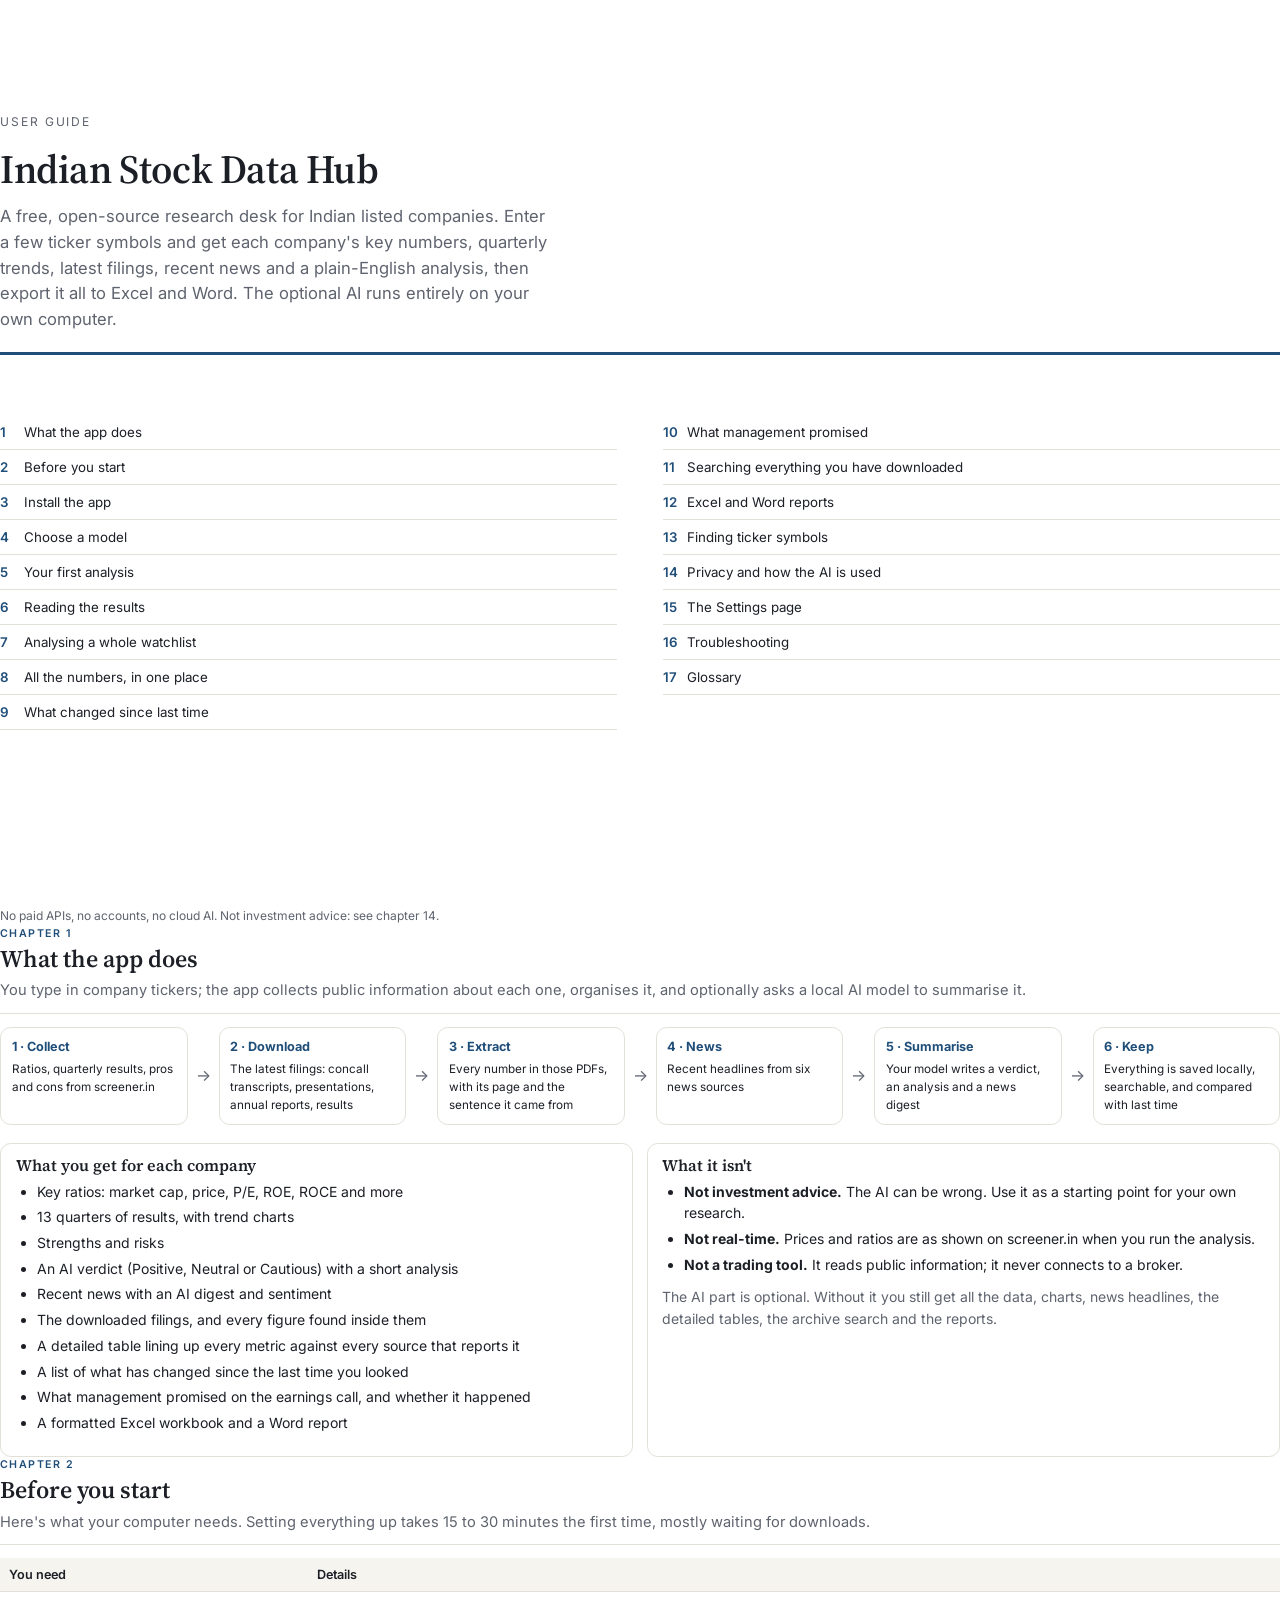
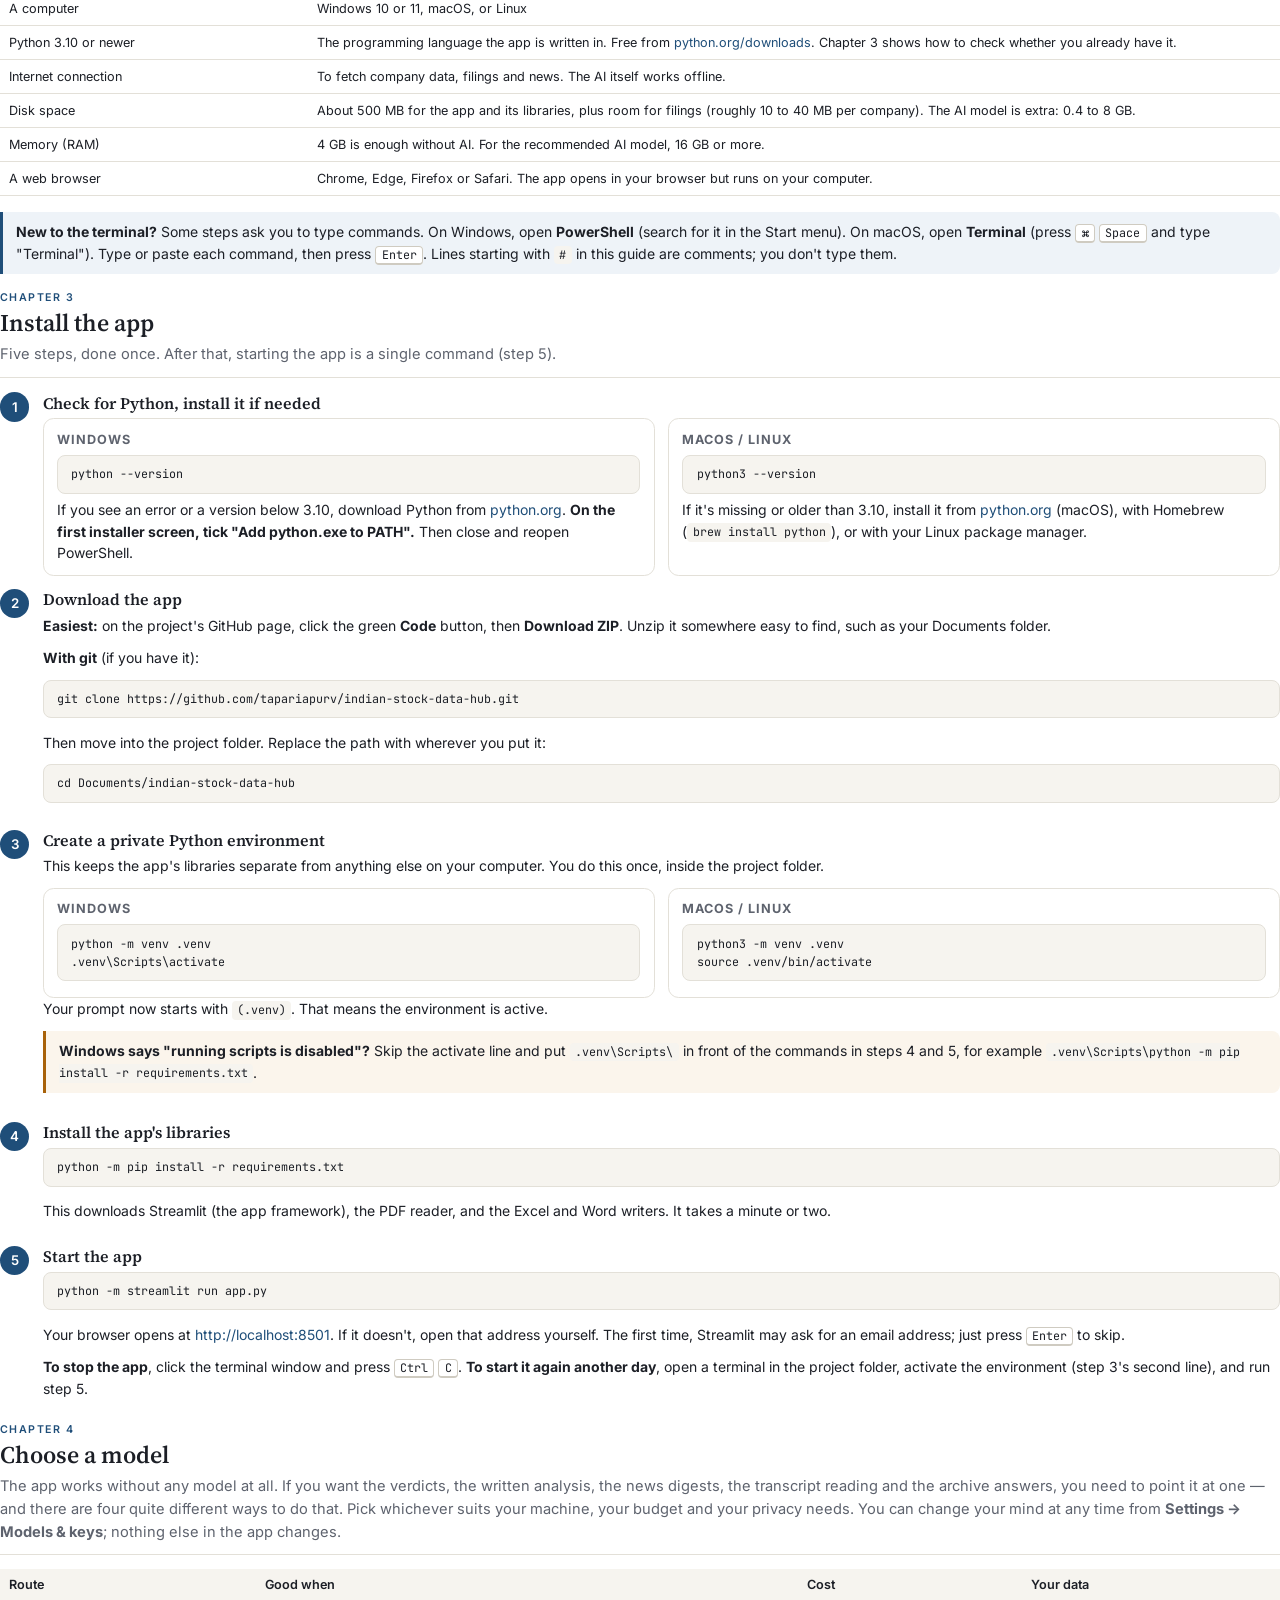
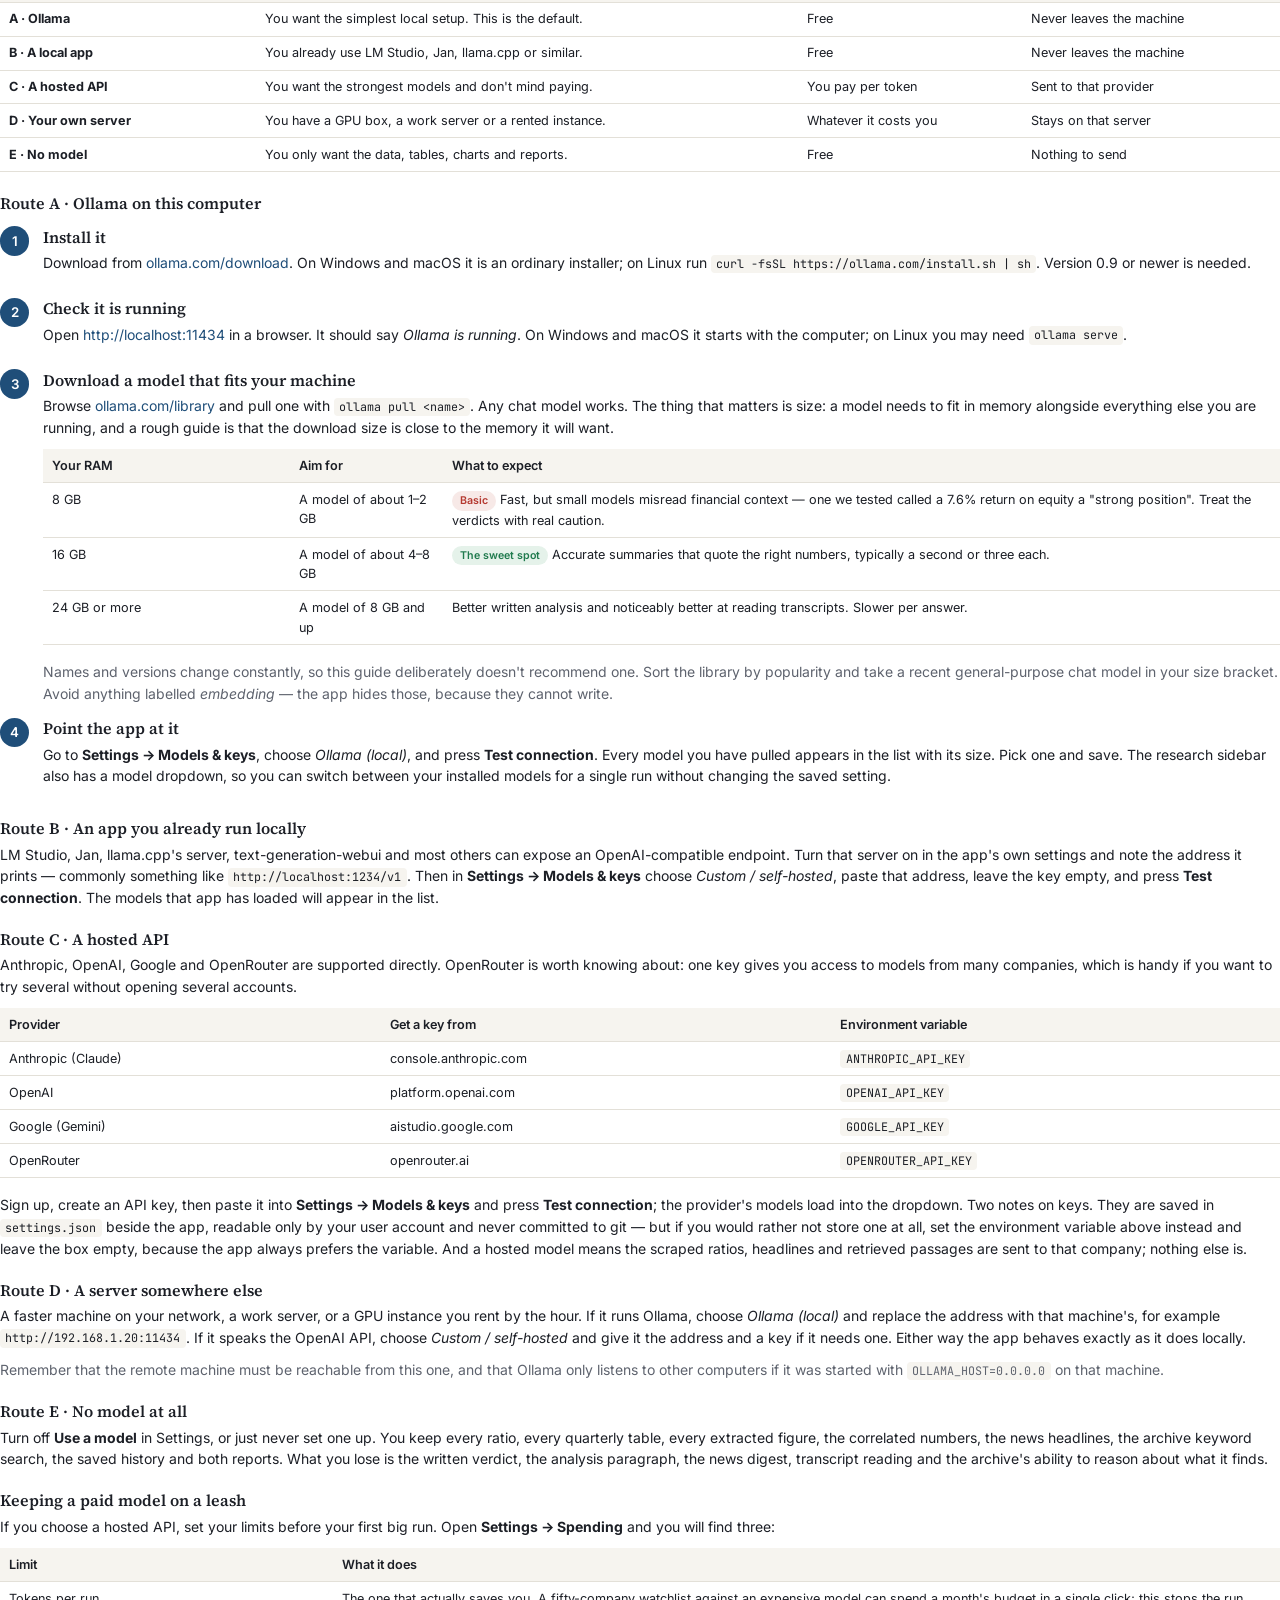
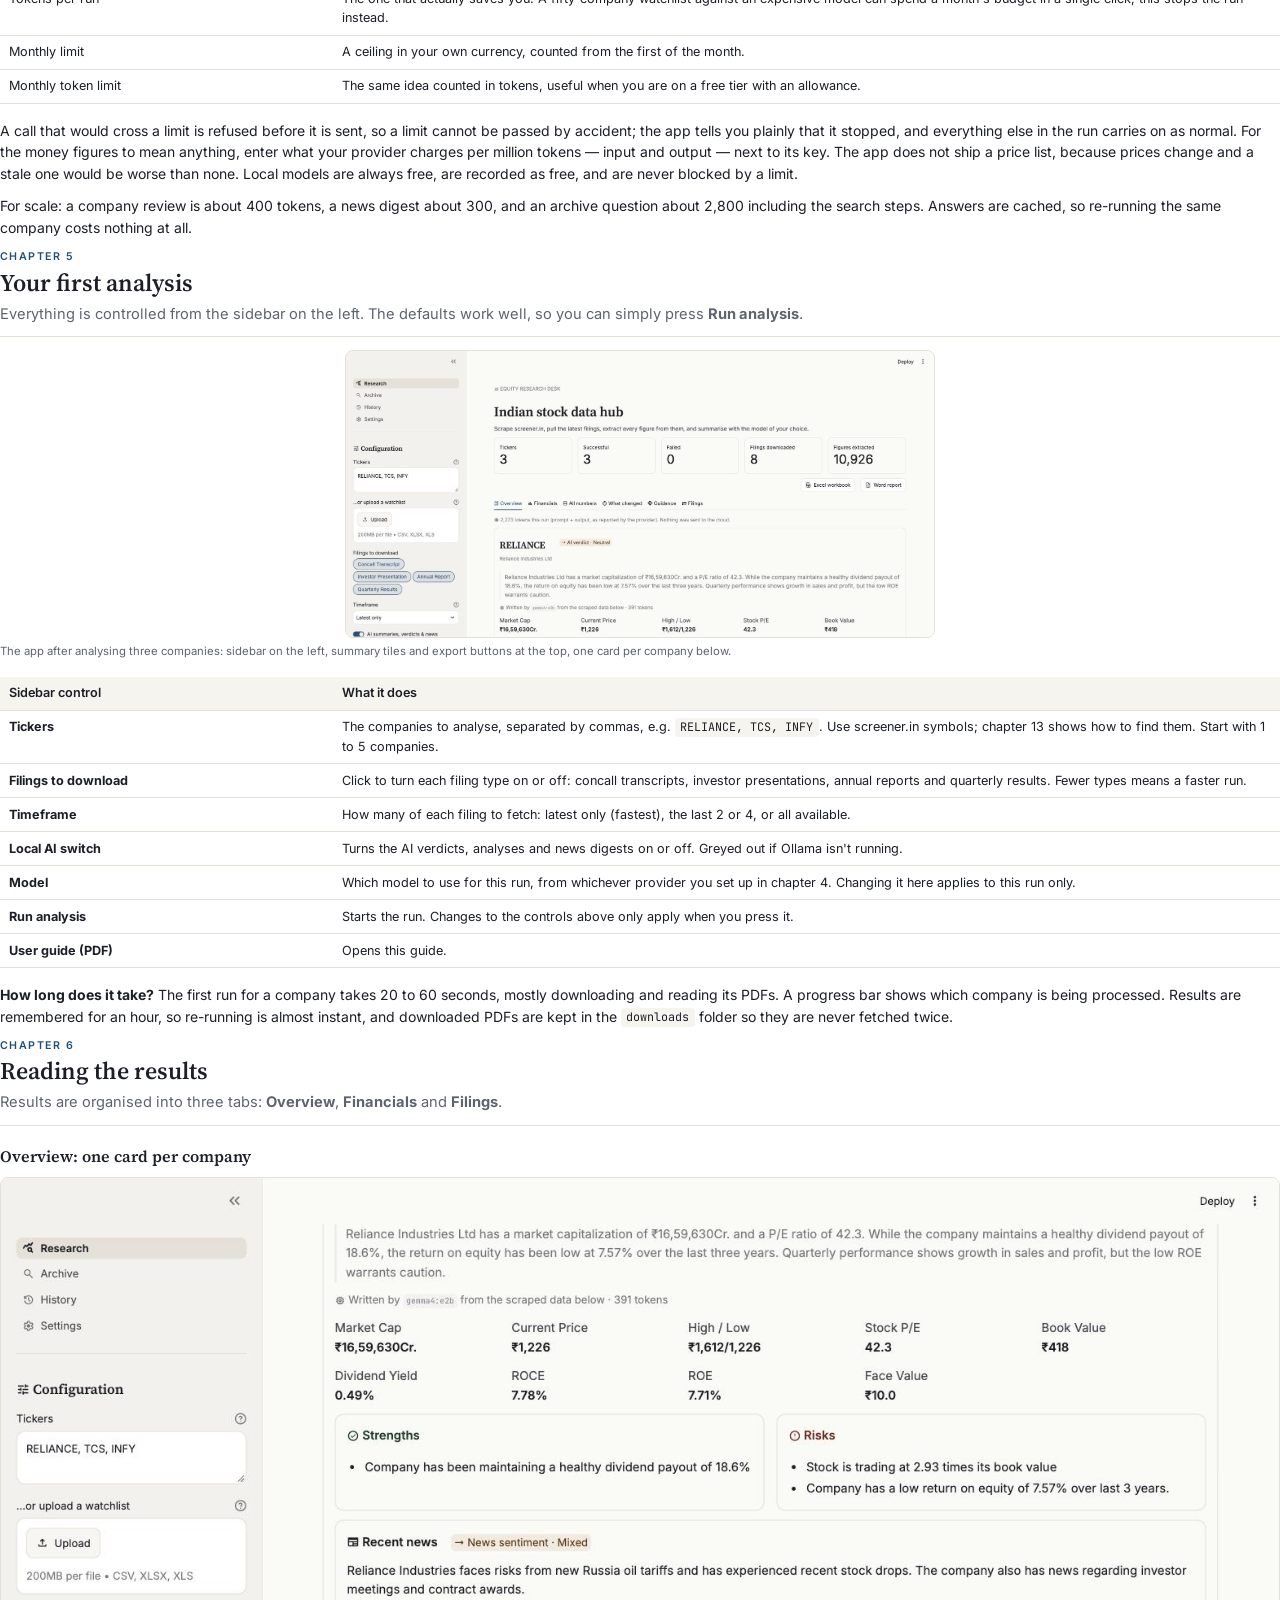
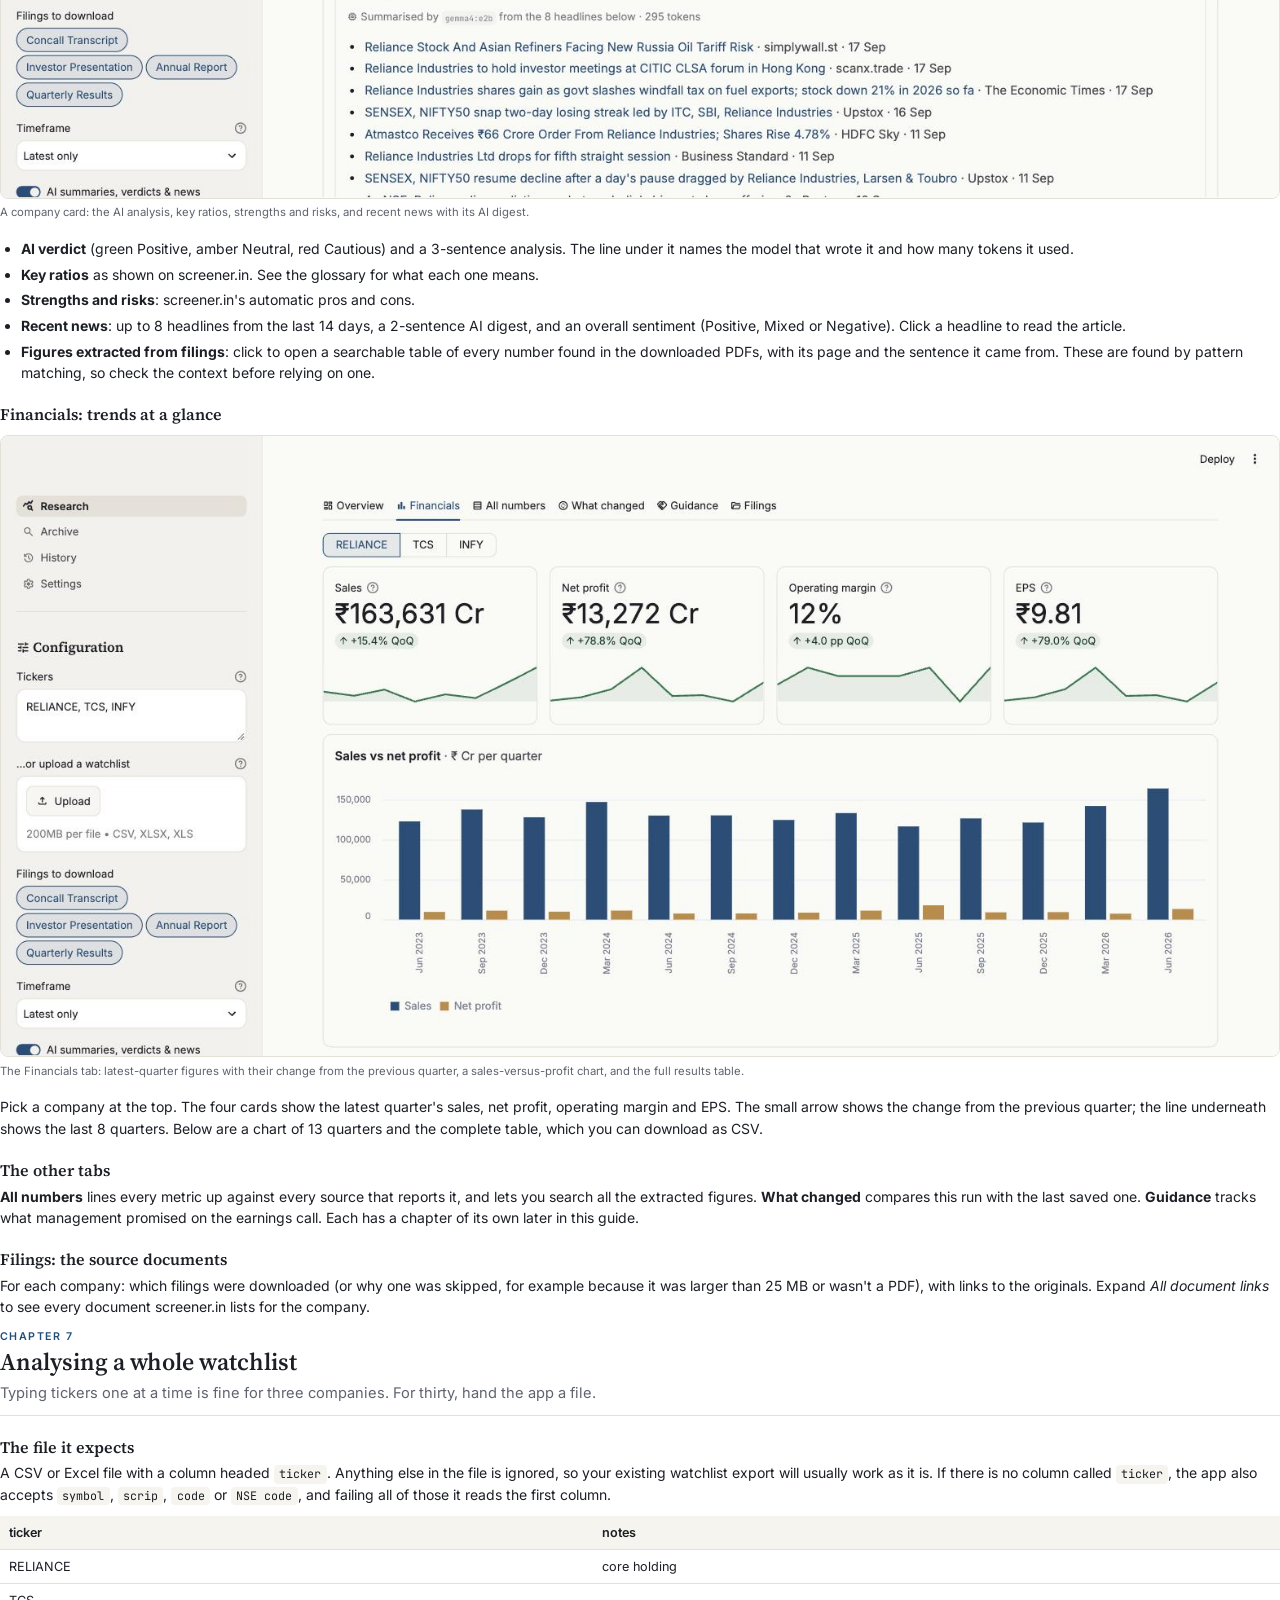
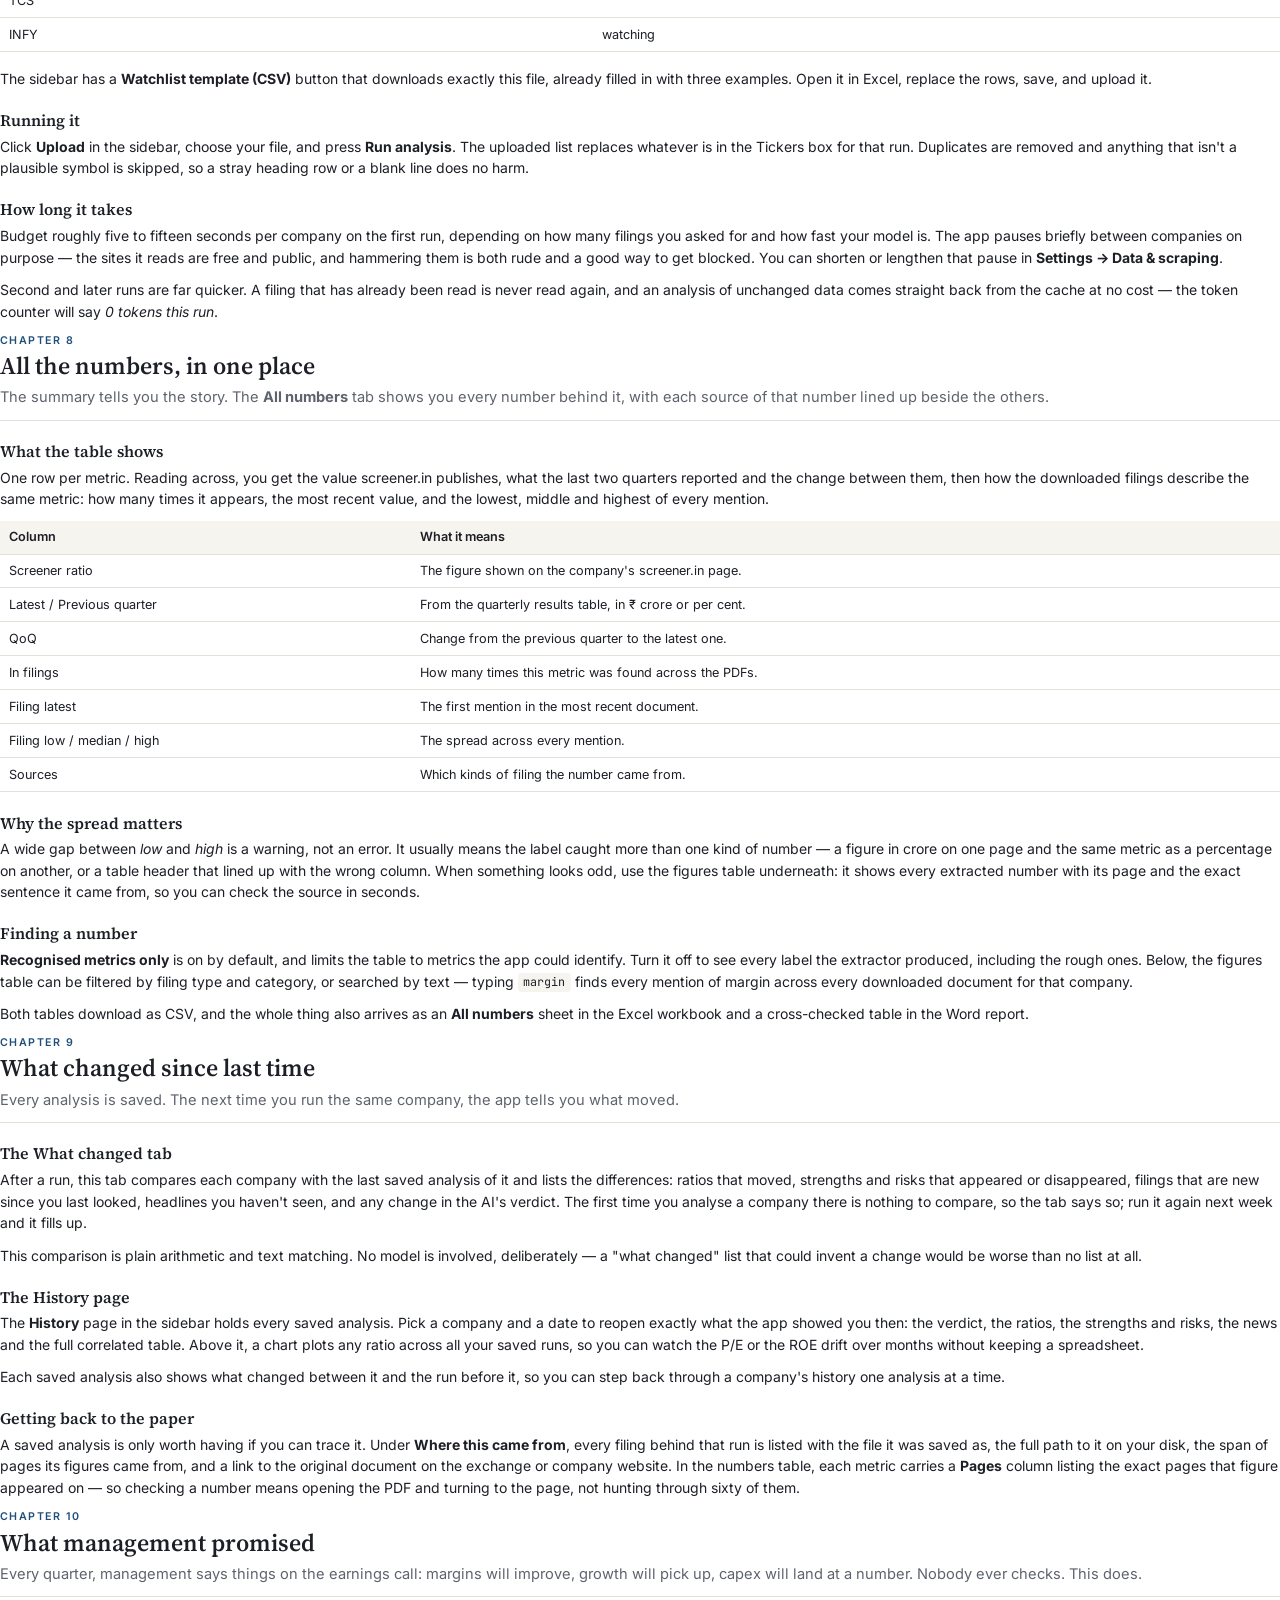
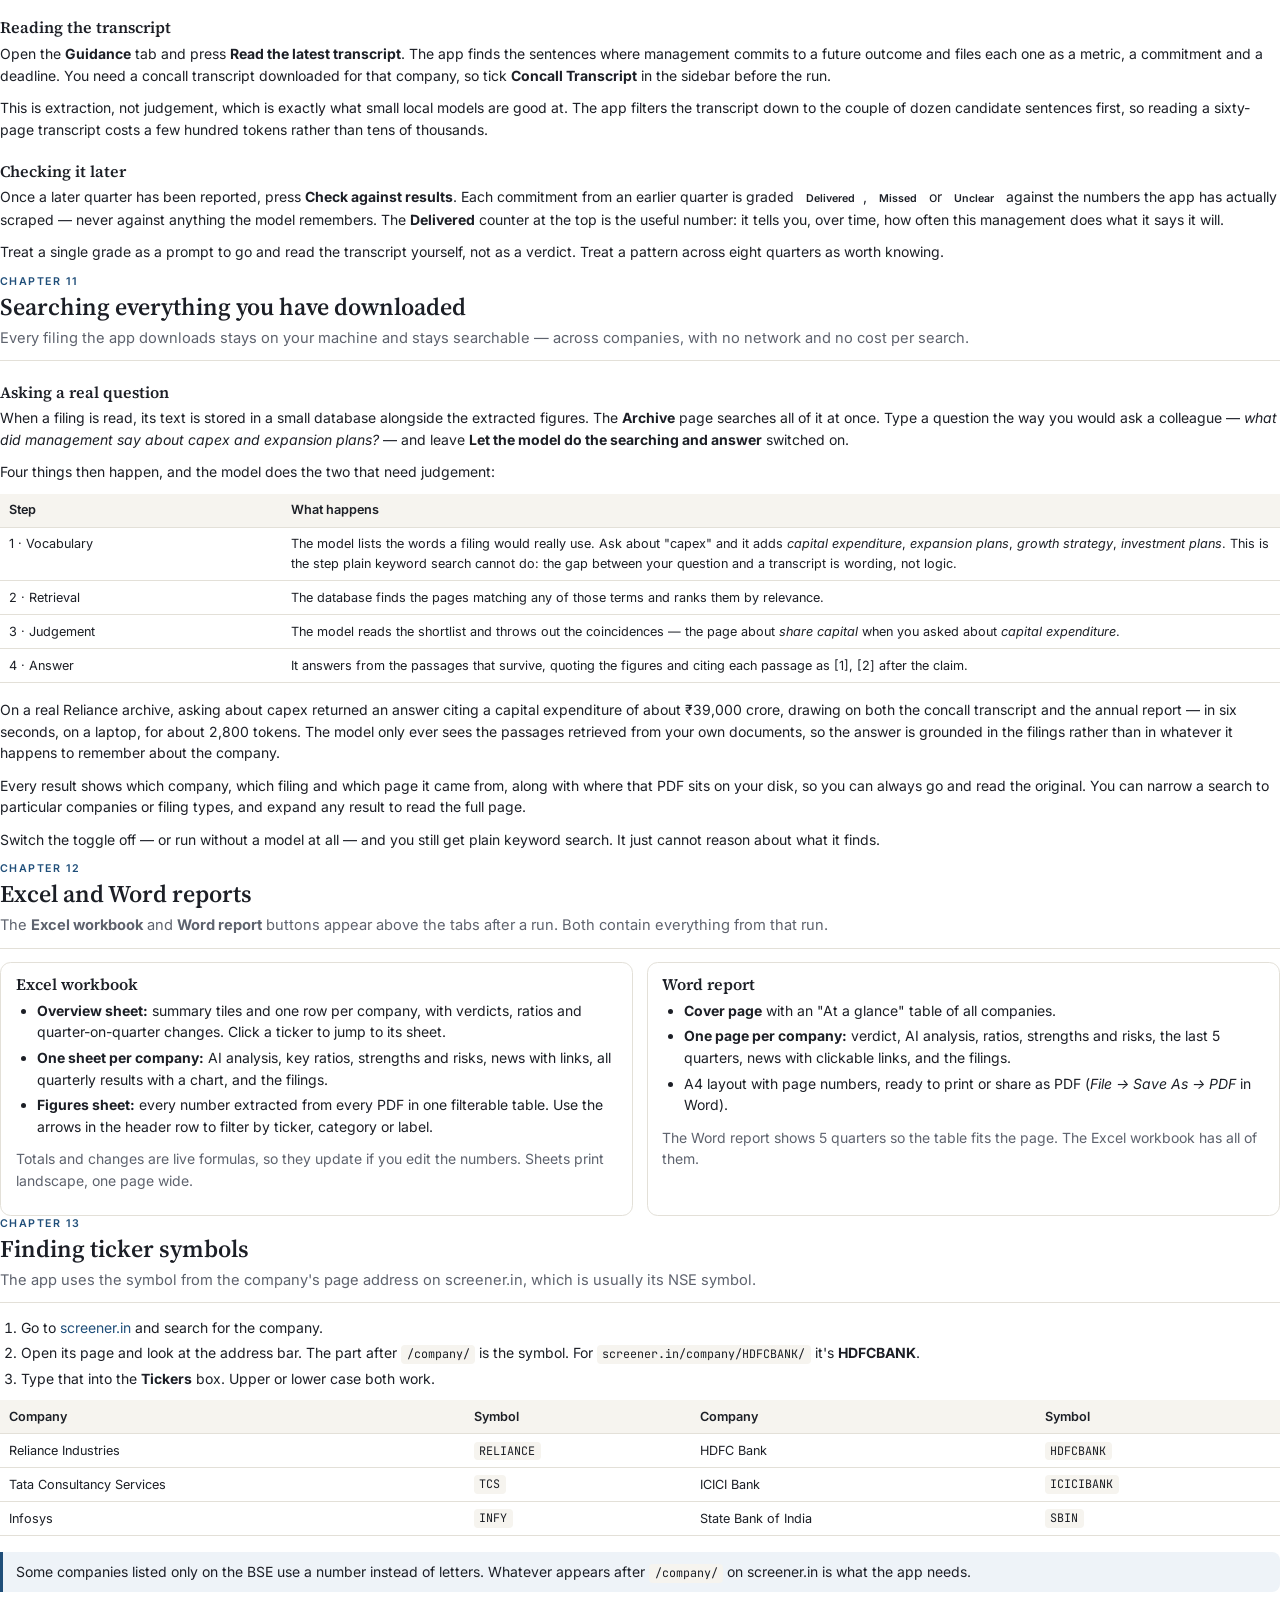
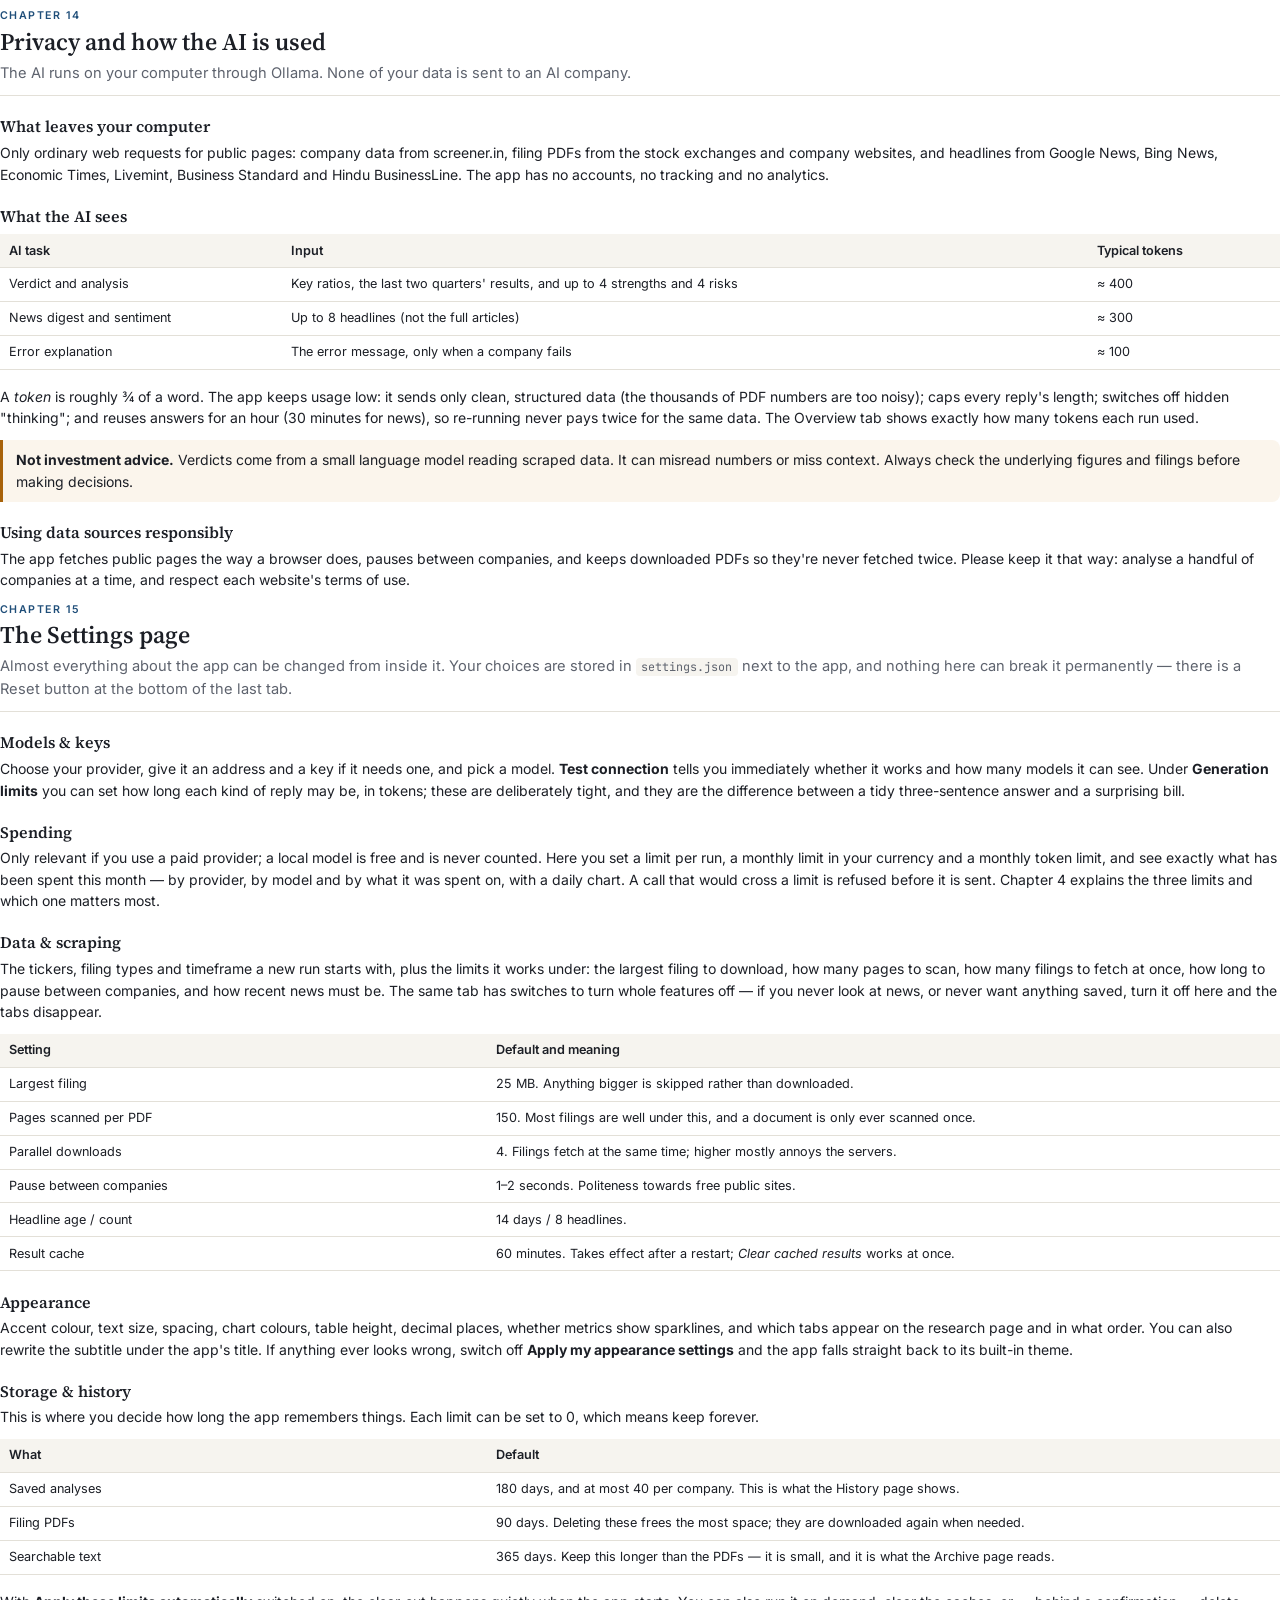
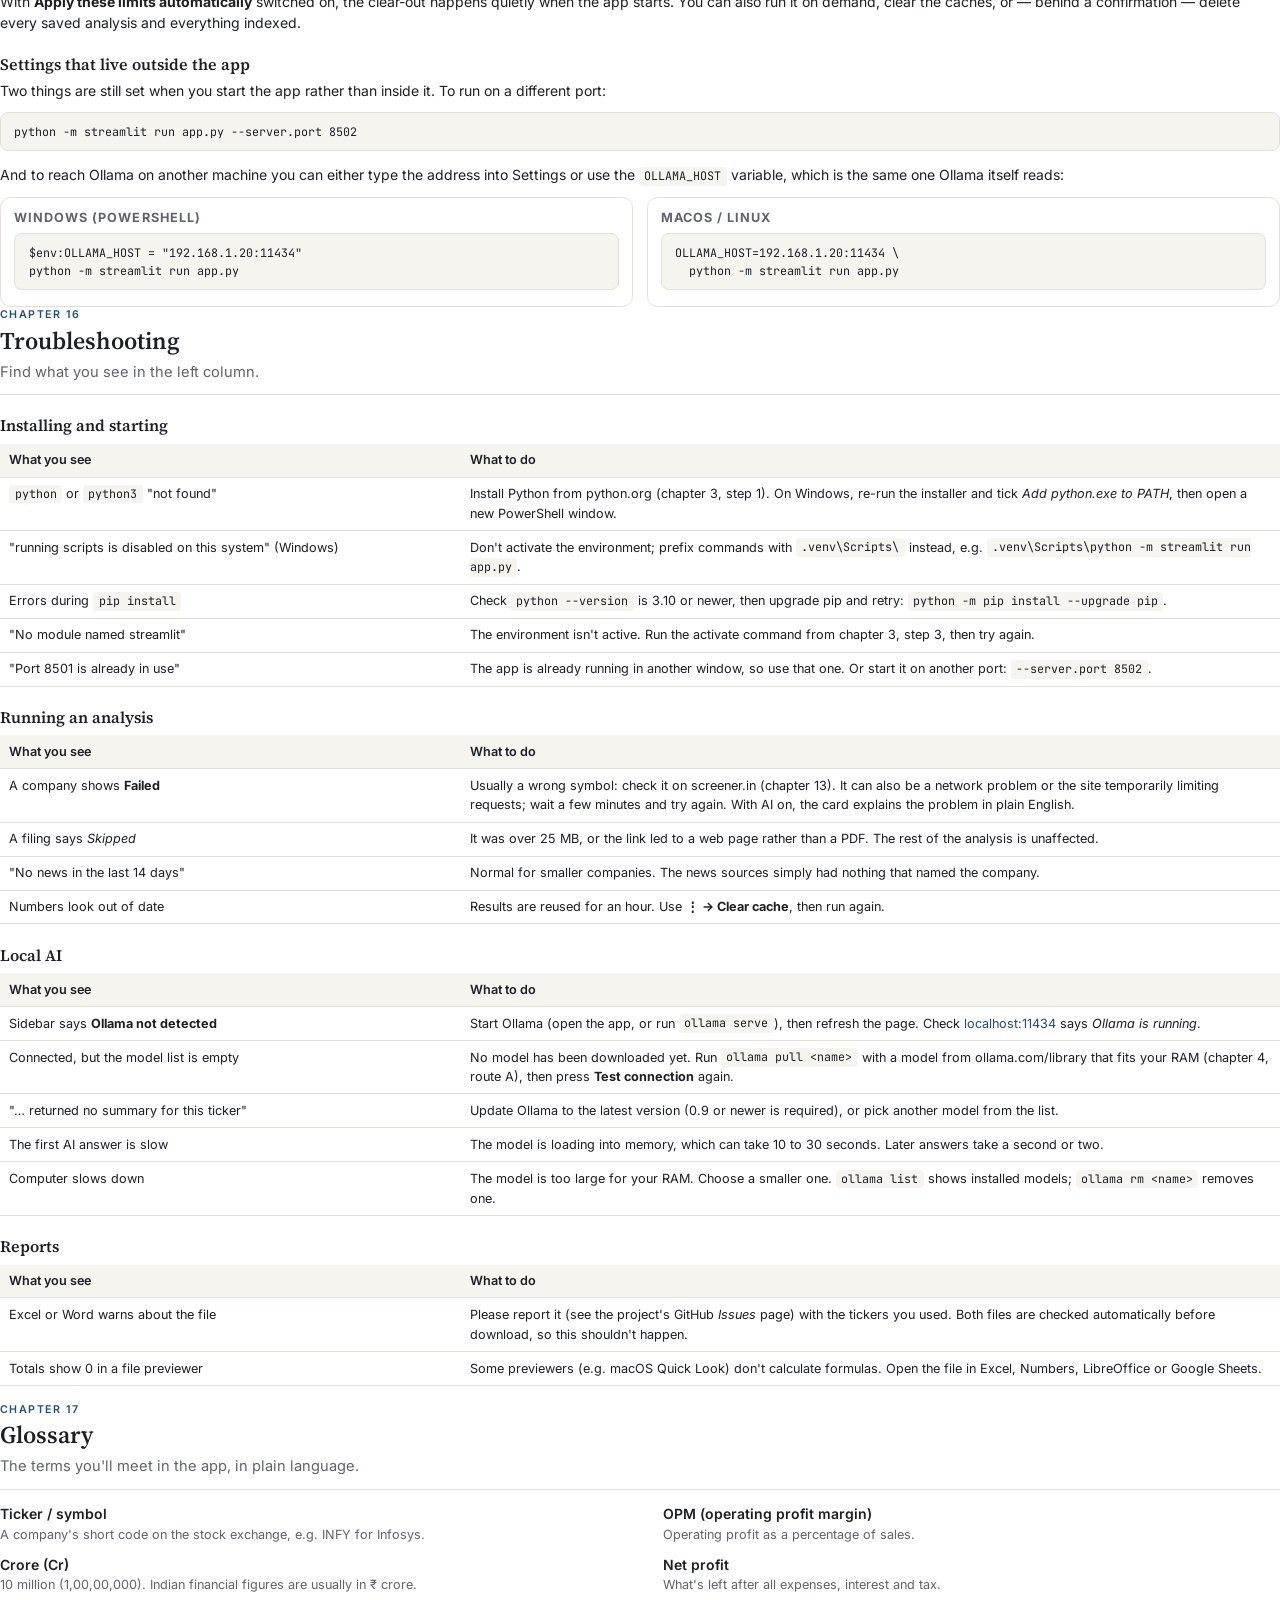
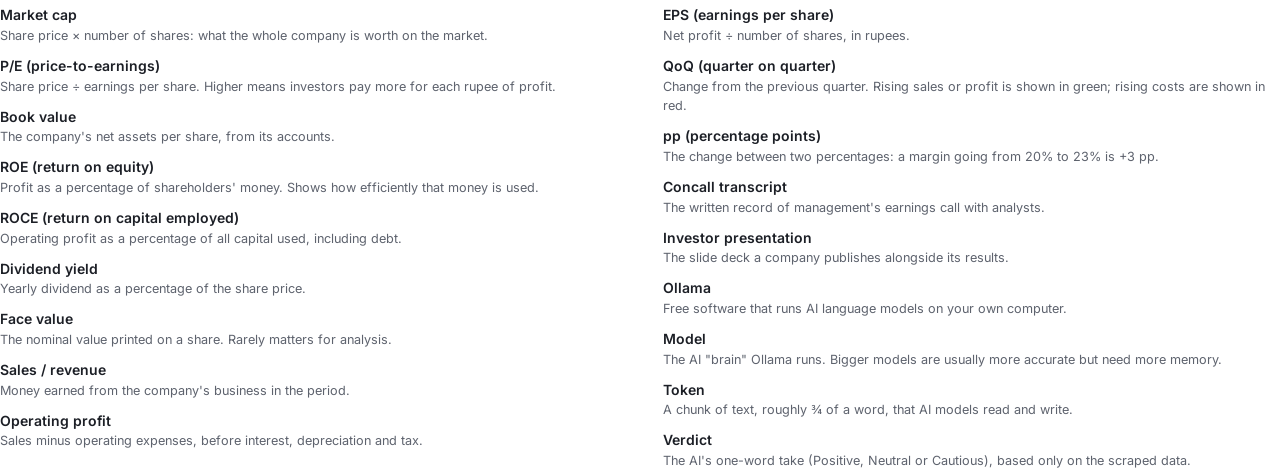
==== commit 255b9757: "Add archive search, guidance tracking, history, any-provider AI and spend limits Three features buil" ====
--- a/docs/user_guide.html
+++ b/docs/user_guide.html
@@ -89,17 +89,22 @@
     <div><span>1</span>What the app does</div>
     <div><span>2</span>Before you start</div>
     <div><span>3</span>Install the app</div>
-    <div><span>4</span>Set up the local AI (optional)</div>
+    <div><span>4</span>Choose a model</div>
     <div><span>5</span>Your first analysis</div>
     <div><span>6</span>Reading the results</div>
-    <div><span>7</span>Excel and Word reports</div>
-    <div><span>8</span>Finding ticker symbols</div>
-    <div><span>9</span>Privacy and how the AI is used</div>
-    <div><span>10</span>Settings for advanced users</div>
-    <div><span>11</span>Troubleshooting</div>
-    <div><span>12</span>Glossary</div>
+    <div><span>7</span>Analysing a whole watchlist</div>
+    <div><span>8</span>All the numbers, in one place</div>
+    <div><span>9</span>What changed since last time</div>
+    <div><span>10</span>What management promised</div>
+    <div><span>11</span>Searching everything you have downloaded</div>
+    <div><span>12</span>Excel and Word reports</div>
+    <div><span>13</span>Finding ticker symbols</div>
+    <div><span>14</span>Privacy and how the AI is used</div>
+    <div><span>15</span>The Settings page</div>
+    <div><span>16</span>Troubleshooting</div>
+    <div><span>17</span>Glossary</div>
   </div>
-  <div class="bottom">No paid APIs, no accounts, no cloud AI. Not investment advice: see chapter 9.</div>
+  <div class="bottom">No paid APIs, no accounts, no cloud AI. Not investment advice: see chapter 14.</div>
 </section>
 
 <!-- ============================ 1 ============================ -->
@@ -113,7 +118,8 @@
     <div><b>2 · Download</b>The latest filings: concall transcripts, presentations, annual reports, results</div><div class="arrow">→</div>
     <div><b>3 · Extract</b>Every number in those PDFs, with its page and the sentence it came from</div><div class="arrow">→</div>
     <div><b>4 · News</b>Recent headlines from six news sources</div><div class="arrow">→</div>
-    <div><b>5 · Summarise</b>Local AI writes a verdict, an analysis and a news digest</div>
+    <div><b>5 · Summarise</b>Your model writes a verdict, an analysis and a news digest</div><div class="arrow">→</div>
+    <div><b>6 · Keep</b>Everything is saved locally, searchable, and compared with last time</div>
   </div>
 
   <div class="grid2">
@@ -126,6 +132,9 @@
         <li>An AI verdict (Positive, Neutral or Cautious) with a short analysis</li>
         <li>Recent news with an AI digest and sentiment</li>
         <li>The downloaded filings, and every figure found inside them</li>
+        <li>A detailed table lining up every metric against every source that reports it</li>
+        <li>A list of what has changed since the last time you looked</li>
+        <li>What management promised on the earnings call, and whether it happened</li>
         <li>A formatted Excel workbook and a Word report</li>
       </ul>
     </div>
@@ -136,7 +145,7 @@
         <li><strong>Not real-time.</strong> Prices and ratios are as shown on screener.in when you run the analysis.</li>
         <li><strong>Not a trading tool.</strong> It reads public information; it never connects to a broker.</li>
       </ul>
-      <p class="muted" style="margin-top:8pt">The AI part is optional. Without it you still get all the data, charts, news headlines and reports.</p>
+      <p class="muted" style="margin-top:8pt">The AI part is optional. Without it you still get all the data, charts, news headlines, the detailed tables, the archive search and the reports.</p>
     </div>
   </div>
 </section>
@@ -212,42 +221,75 @@
 
 <!-- ============================ 4 ============================ -->
 <section class="chapter">
-  <div class="kicker">Chapter 4 · optional</div>
-  <h2>Set up the local AI</h2>
-  <p class="intro">The AI verdicts, analyses and news digests come from <strong>Ollama</strong>, a free program that runs AI models on your own computer. Skip this chapter if you only want the data and reports.</p>
-
+  <div class="kicker">Chapter 4</div>
+  <h2>Choose a model</h2>
+  <p class="intro">The app works without any model at all. If you want the verdicts, the written analysis, the news digests, the transcript reading and the archive answers, you need to point it at one — and there are four quite different ways to do that. Pick whichever suits your machine, your budget and your privacy needs. You can change your mind at any time from <strong>Settings → Models &amp; keys</strong>; nothing else in the app changes.</p>
+
+  <table>
+    <tr><th style="width:20%">Route</th><th>Good when</th><th>Cost</th><th>Your data</th></tr>
+    <tr><td><strong>A · Ollama</strong></td><td>You want the simplest local setup. This is the default.</td><td>Free</td><td>Never leaves the machine</td></tr>
+    <tr><td><strong>B · A local app</strong></td><td>You already use LM Studio, Jan, llama.cpp or similar.</td><td>Free</td><td>Never leaves the machine</td></tr>
+    <tr><td><strong>C · A hosted API</strong></td><td>You want the strongest models and don't mind paying.</td><td>You pay per token</td><td>Sent to that provider</td></tr>
+    <tr><td><strong>D · Your own server</strong></td><td>You have a GPU box, a work server or a rented instance.</td><td>Whatever it costs you</td><td>Stays on that server</td></tr>
+    <tr><td><strong>E · No model</strong></td><td>You only want the data, tables, charts and reports.</td><td>Free</td><td>Nothing to send</td></tr>
+  </table>
+
+  <h3>Route A · Ollama on this computer</h3>
   <div class="step"><div class="num">1</div><div>
-    <h3>Install Ollama</h3>
+    <h3>Install it</h3>
+    <p>Download from <a href="https://ollama.com/download">ollama.com/download</a>. On Windows and macOS it is an ordinary installer; on Linux run <code>curl -fsSL https://ollama.com/install.sh | sh</code>. Version 0.9 or newer is needed.</p>
+  </div></div>
+  <div class="step"><div class="num">2</div><div>
+    <h3>Check it is running</h3>
+    <p>Open <a href="http://localhost:11434">http://localhost:11434</a> in a browser. It should say <em>Ollama is running</em>. On Windows and macOS it starts with the computer; on Linux you may need <code>ollama serve</code>.</p>
+  </div></div>
+  <div class="step"><div class="num">3</div><div>
+    <h3>Download a model that fits your machine</h3>
+    <p>Browse <a href="https://ollama.com/library">ollama.com/library</a> and pull one with <code>ollama pull &lt;name&gt;</code>. Any chat model works. The thing that matters is size: a model needs to fit in memory alongside everything else you are running, and a rough guide is that the download size is close to the memory it will want.</p>
     <table>
-      <tr><th style="width:18%">System</th><th>How</th></tr>
-      <tr><td>Windows</td><td>Download and run <code>OllamaSetup.exe</code> from <a href="https://ollama.com/download">ollama.com/download</a></td></tr>
-      <tr><td>macOS</td><td>Download from <a href="https://ollama.com/download">ollama.com/download</a>, drag <strong>Ollama</strong> into Applications and open it. Or: <code>brew install ollama</code></td></tr>
-      <tr><td>Linux</td><td><code>curl -fsSL https://ollama.com/install.sh | sh</code></td></tr>
+      <tr><th style="width:20%">Your RAM</th><th>Aim for</th><th>What to expect</th></tr>
+      <tr><td>8 GB</td><td>A model of about 1–2 GB</td><td><span class="tag low">Basic</span> Fast, but small models misread financial context — one we tested called a 7.6% return on equity a "strong position". Treat the verdicts with real caution.</td></tr>
+      <tr><td>16 GB</td><td>A model of about 4–8 GB</td><td><span class="tag best">The sweet spot</span> Accurate summaries that quote the right numbers, typically a second or three each.</td></tr>
+      <tr><td>24 GB or more</td><td>A model of 8 GB and up</td><td>Better written analysis and noticeably better at reading transcripts. Slower per answer.</td></tr>
     </table>
-  </div></div>
-
-  <div class="step"><div class="num">2</div><div>
-    <h3>Make sure it's running</h3>
-    <p>The Ollama desktop app starts automatically; look for the llama icon in your menu bar or system tray. If you installed it from the command line, start it with <code>ollama serve</code> and leave that window open.</p>
-    <p>To check, open <a href="http://localhost:11434">http://localhost:11434</a> in your browser. It should say <em>Ollama is running</em>.</p>
-  </div></div>
-
-  <div class="step"><div class="num">3</div><div>
-    <h3>Download a model</h3>
-    <p>Pick one based on your computer's memory, then run the matching command. This is a one-off download.</p>
-    <table>
-      <tr><th style="width:22%">Your RAM</th><th style="width:30%">Command</th><th>What to expect</th></tr>
-      <tr><td>16 GB or more</td><td><code>ollama pull gemma4:e2b</code></td><td><span class="tag best">Recommended</span> 7.2 GB download. Accurate, quotes the right numbers, about 2 seconds per summary on a recent laptop.</td></tr>
-      <tr><td>24 GB or more</td><td><code>ollama pull gemma4:e4b</code></td><td>Larger and more capable. The app prefers it when installed.</td></tr>
-      <tr><td>8 GB</td><td><code>ollama pull qwen2.5:0.5b</code></td><td><span class="tag low">Basic</span> 0.4 GB and very fast, but in testing it sometimes called weak numbers strong. Treat its verdicts with extra caution.</td></tr>
-    </table>
-    <p class="muted" style="margin:0">Any other chat model from <a href="https://ollama.com/library">ollama.com/library</a> also works.</p>
-  </div></div>
-
+    <p class="muted" style="margin:0">Names and versions change constantly, so this guide deliberately doesn't recommend one. Sort the library by popularity and take a recent general-purpose chat model in your size bracket. Avoid anything labelled <em>embedding</em> — the app hides those, because they cannot write.</p>
+  </div></div>
   <div class="step"><div class="num">4</div><div>
-    <h3>Connect the app</h3>
-    <p>Refresh the app in your browser. The sidebar shows a green <strong>Ollama connected</strong> badge, and the <strong>Local model</strong> list shows the models it found, most capable first. No keys, no sign-up. Downloaded another model later? Just refresh the page.</p>
-  </div></div>
+    <h3>Point the app at it</h3>
+    <p>Go to <strong>Settings → Models &amp; keys</strong>, choose <em>Ollama (local)</em>, and press <strong>Test connection</strong>. Every model you have pulled appears in the list with its size. Pick one and save. The research sidebar also has a model dropdown, so you can switch between your installed models for a single run without changing the saved setting.</p>
+  </div></div>
+
+  <h3>Route B · An app you already run locally</h3>
+  <p>LM Studio, Jan, llama.cpp's server, text-generation-webui and most others can expose an OpenAI-compatible endpoint. Turn that server on in the app's own settings and note the address it prints — commonly something like <code>http://localhost:1234/v1</code>. Then in <strong>Settings → Models &amp; keys</strong> choose <em>Custom / self-hosted</em>, paste that address, leave the key empty, and press <strong>Test connection</strong>. The models that app has loaded will appear in the list.</p>
+
+  <h3>Route C · A hosted API</h3>
+  <p>Anthropic, OpenAI, Google and OpenRouter are supported directly. OpenRouter is worth knowing about: one key gives you access to models from many companies, which is handy if you want to try several without opening several accounts.</p>
+  <table>
+    <tr><th>Provider</th><th>Get a key from</th><th>Environment variable</th></tr>
+    <tr><td>Anthropic (Claude)</td><td>console.anthropic.com</td><td><code>ANTHROPIC_API_KEY</code></td></tr>
+    <tr><td>OpenAI</td><td>platform.openai.com</td><td><code>OPENAI_API_KEY</code></td></tr>
+    <tr><td>Google (Gemini)</td><td>aistudio.google.com</td><td><code>GOOGLE_API_KEY</code></td></tr>
+    <tr><td>OpenRouter</td><td>openrouter.ai</td><td><code>OPENROUTER_API_KEY</code></td></tr>
+  </table>
+  <p>Sign up, create an API key, then paste it into <strong>Settings → Models &amp; keys</strong> and press <strong>Test connection</strong>; the provider's models load into the dropdown. Two notes on keys. They are saved in <code>settings.json</code> beside the app, readable only by your user account and never committed to git — but if you would rather not store one at all, set the environment variable above instead and leave the box empty, because the app always prefers the variable. And a hosted model means the scraped ratios, headlines and retrieved passages are sent to that company; nothing else is.</p>
+
+  <h3>Route D · A server somewhere else</h3>
+  <p>A faster machine on your network, a work server, or a GPU instance you rent by the hour. If it runs Ollama, choose <em>Ollama (local)</em> and replace the address with that machine's, for example <code>http://192.168.1.20:11434</code>. If it speaks the OpenAI API, choose <em>Custom / self-hosted</em> and give it the address and a key if it needs one. Either way the app behaves exactly as it does locally.</p>
+  <p class="muted">Remember that the remote machine must be reachable from this one, and that Ollama only listens to other computers if it was started with <code>OLLAMA_HOST=0.0.0.0</code> on that machine.</p>
+
+  <h3>Route E · No model at all</h3>
+  <p>Turn off <strong>Use a model</strong> in Settings, or just never set one up. You keep every ratio, every quarterly table, every extracted figure, the correlated numbers, the news headlines, the archive keyword search, the saved history and both reports. What you lose is the written verdict, the analysis paragraph, the news digest, transcript reading and the archive's ability to reason about what it finds.</p>
+
+  <h3>Keeping a paid model on a leash</h3>
+  <p>If you choose a hosted API, set your limits before your first big run. Open <strong>Settings → Spending</strong> and you will find three:</p>
+  <table>
+    <tr><th style="width:26%">Limit</th><th>What it does</th></tr>
+    <tr><td>Tokens per run</td><td>The one that actually saves you. A fifty-company watchlist against an expensive model can spend a month's budget in a single click; this stops the run instead.</td></tr>
+    <tr><td>Monthly limit</td><td>A ceiling in your own currency, counted from the first of the month.</td></tr>
+    <tr><td>Monthly token limit</td><td>The same idea counted in tokens, useful when you are on a free tier with an allowance.</td></tr>
+  </table>
+  <p>A call that would cross a limit is refused before it is sent, so a limit cannot be passed by accident; the app tells you plainly that it stopped, and everything else in the run carries on as normal. For the money figures to mean anything, enter what your provider charges per million tokens — input and output — next to its key. The app does not ship a price list, because prices change and a stale one would be worse than none. Local models are always free, are recorded as free, and are never blocked by a limit.</p>
+  <p>For scale: a company review is about 400 tokens, a news digest about 300, and an archive question about 2,800 including the search steps. Answers are cached, so re-running the same company costs nothing at all.</p>
 </section>
 
 <!-- ============================ 5 ============================ -->
@@ -258,11 +300,11 @@
   <figure><img src="images/overview.jpg" alt="The app after an analysis" style="max-height:76mm; width:auto; margin:0 auto"><figcaption>The app after analysing three companies: sidebar on the left, summary tiles and export buttons at the top, one card per company below.</figcaption></figure>
   <table>
     <tr><th style="width:26%">Sidebar control</th><th>What it does</th></tr>
-    <tr><td><strong>Tickers</strong></td><td>The companies to analyse, separated by commas, e.g. <code>RELIANCE, TCS, INFY</code>. Use screener.in symbols; chapter 8 shows how to find them. Start with 1 to 5 companies.</td></tr>
+    <tr><td><strong>Tickers</strong></td><td>The companies to analyse, separated by commas, e.g. <code>RELIANCE, TCS, INFY</code>. Use screener.in symbols; chapter 13 shows how to find them. Start with 1 to 5 companies.</td></tr>
     <tr><td><strong>Filings to download</strong></td><td>Click to turn each filing type on or off: concall transcripts, investor presentations, annual reports and quarterly results. Fewer types means a faster run.</td></tr>
     <tr><td><strong>Timeframe</strong></td><td>How many of each filing to fetch: latest only (fastest), the last 2 or 4, or all available.</td></tr>
     <tr><td><strong>Local AI switch</strong></td><td>Turns the AI verdicts, analyses and news digests on or off. Greyed out if Ollama isn't running.</td></tr>
-    <tr><td><strong>Local model</strong></td><td>Which of your installed AI models to use, with its size.</td></tr>
+    <tr><td><strong>Model</strong></td><td>Which model to use for this run, from whichever provider you set up in chapter 4. Changing it here applies to this run only.</td></tr>
     <tr><td><strong>Run analysis</strong></td><td>Starts the run. Changes to the controls above only apply when you press it.</td></tr>
     <tr><td><strong>User guide (PDF)</strong></td><td>Opens this guide.</td></tr>
   </table>
@@ -289,13 +331,116 @@
   <figure><img src="images/financials.jpg" alt="The Financials tab"><figcaption>The Financials tab: latest-quarter figures with their change from the previous quarter, a sales-versus-profit chart, and the full results table.</figcaption></figure>
   <p>Pick a company at the top. The four cards show the latest quarter's sales, net profit, operating margin and EPS. The small arrow shows the change from the previous quarter; the line underneath shows the last 8 quarters. Below are a chart of 13 quarters and the complete table, which you can download as CSV.</p>
 
+  <h3>The other tabs</h3>
+  <p><strong>All numbers</strong> lines every metric up against every source that reports it, and lets you search all the extracted figures. <strong>What changed</strong> compares this run with the last saved one. <strong>Guidance</strong> tracks what management promised on the earnings call. Each has a chapter of its own later in this guide.</p>
+
   <h3>Filings: the source documents</h3>
   <p>For each company: which filings were downloaded (or why one was skipped, for example because it was larger than 25 MB or wasn't a PDF), with links to the originals. Expand <em>All document links</em> to see every document screener.in lists for the company.</p>
 </section>
 
+<section class="chapter">
+  <div class="kicker">Chapter 7</div>
+  <h2>Analysing a whole watchlist</h2>
+  <p class="intro">Typing tickers one at a time is fine for three companies. For thirty, hand the app a file.</p>
+
+  <h3>The file it expects</h3>
+  <p>A CSV or Excel file with a column headed <code>ticker</code>. Anything else in the file is ignored, so your existing watchlist export will usually work as it is. If there is no column called <code>ticker</code>, the app also accepts <code>symbol</code>, <code>scrip</code>, <code>code</code> or <code>NSE code</code>, and failing all of those it reads the first column.</p>
+  <table>
+    <tr><th>ticker</th><th>notes</th></tr>
+    <tr><td>RELIANCE</td><td>core holding</td></tr>
+    <tr><td>TCS</td><td></td></tr>
+    <tr><td>INFY</td><td>watching</td></tr>
+  </table>
+  <p>The sidebar has a <strong>Watchlist template (CSV)</strong> button that downloads exactly this file, already filled in with three examples. Open it in Excel, replace the rows, save, and upload it.</p>
+
+  <h3>Running it</h3>
+  <p>Click <strong>Upload</strong> in the sidebar, choose your file, and press <strong>Run analysis</strong>. The uploaded list replaces whatever is in the Tickers box for that run. Duplicates are removed and anything that isn't a plausible symbol is skipped, so a stray heading row or a blank line does no harm.</p>
+
+  <h3>How long it takes</h3>
+  <p>Budget roughly five to fifteen seconds per company on the first run, depending on how many filings you asked for and how fast your model is. The app pauses briefly between companies on purpose — the sites it reads are free and public, and hammering them is both rude and a good way to get blocked. You can shorten or lengthen that pause in <strong>Settings → Data &amp; scraping</strong>.</p>
+  <p>Second and later runs are far quicker. A filing that has already been read is never read again, and an analysis of unchanged data comes straight back from the cache at no cost — the token counter will say <em>0 tokens this run</em>.</p>
+</section>
+
+<section class="chapter">
+  <div class="kicker">Chapter 8</div>
+  <h2>All the numbers, in one place</h2>
+  <p class="intro">The summary tells you the story. The <strong>All numbers</strong> tab shows you every number behind it, with each source of that number lined up beside the others.</p>
+
+  <h3>What the table shows</h3>
+  <p>One row per metric. Reading across, you get the value screener.in publishes, what the last two quarters reported and the change between them, then how the downloaded filings describe the same metric: how many times it appears, the most recent value, and the lowest, middle and highest of every mention.</p>
+  <table>
+    <tr><th>Column</th><th>What it means</th></tr>
+    <tr><td>Screener ratio</td><td>The figure shown on the company's screener.in page.</td></tr>
+    <tr><td>Latest / Previous quarter</td><td>From the quarterly results table, in ₹ crore or per cent.</td></tr>
+    <tr><td>QoQ</td><td>Change from the previous quarter to the latest one.</td></tr>
+    <tr><td>In filings</td><td>How many times this metric was found across the PDFs.</td></tr>
+    <tr><td>Filing latest</td><td>The first mention in the most recent document.</td></tr>
+    <tr><td>Filing low / median / high</td><td>The spread across every mention.</td></tr>
+    <tr><td>Sources</td><td>Which kinds of filing the number came from.</td></tr>
+  </table>
+
+  <h3>Why the spread matters</h3>
+  <p>A wide gap between <em>low</em> and <em>high</em> is a warning, not an error. It usually means the label caught more than one kind of number — a figure in crore on one page and the same metric as a percentage on another, or a table header that lined up with the wrong column. When something looks odd, use the figures table underneath: it shows every extracted number with its page and the exact sentence it came from, so you can check the source in seconds.</p>
+
+  <h3>Finding a number</h3>
+  <p><strong>Recognised metrics only</strong> is on by default, and limits the table to metrics the app could identify. Turn it off to see every label the extractor produced, including the rough ones. Below, the figures table can be filtered by filing type and category, or searched by text — typing <code>margin</code> finds every mention of margin across every downloaded document for that company.</p>
+  <p>Both tables download as CSV, and the whole thing also arrives as an <strong>All numbers</strong> sheet in the Excel workbook and a cross-checked table in the Word report.</p>
+</section>
+
+<section class="chapter">
+  <div class="kicker">Chapter 9</div>
+  <h2>What changed since last time</h2>
+  <p class="intro">Every analysis is saved. The next time you run the same company, the app tells you what moved.</p>
+
+  <h3>The What changed tab</h3>
+  <p>After a run, this tab compares each company with the last saved analysis of it and lists the differences: ratios that moved, strengths and risks that appeared or disappeared, filings that are new since you last looked, headlines you haven't seen, and any change in the AI's verdict. The first time you analyse a company there is nothing to compare, so the tab says so; run it again next week and it fills up.</p>
+  <p>This comparison is plain arithmetic and text matching. No model is involved, deliberately — a "what changed" list that could invent a change would be worse than no list at all.</p>
+
+  <h3>The History page</h3>
+  <p>The <strong>History</strong> page in the sidebar holds every saved analysis. Pick a company and a date to reopen exactly what the app showed you then: the verdict, the ratios, the strengths and risks, the news and the full correlated table. Above it, a chart plots any ratio across all your saved runs, so you can watch the P/E or the ROE drift over months without keeping a spreadsheet.</p>
+  <p>Each saved analysis also shows what changed between it and the run before it, so you can step back through a company's history one analysis at a time.</p>
+
+  <h3>Getting back to the paper</h3>
+  <p>A saved analysis is only worth having if you can trace it. Under <strong>Where this came from</strong>, every filing behind that run is listed with the file it was saved as, the full path to it on your disk, the span of pages its figures came from, and a link to the original document on the exchange or company website. In the numbers table, each metric carries a <strong>Pages</strong> column listing the exact pages that figure appeared on — so checking a number means opening the PDF and turning to the page, not hunting through sixty of them.</p>
+</section>
+
+<section class="chapter">
+  <div class="kicker">Chapter 10</div>
+  <h2>What management promised</h2>
+  <p class="intro">Every quarter, management says things on the earnings call: margins will improve, growth will pick up, capex will land at a number. Nobody ever checks. This does.</p>
+
+  <h3>Reading the transcript</h3>
+  <p>Open the <strong>Guidance</strong> tab and press <strong>Read the latest transcript</strong>. The app finds the sentences where management commits to a future outcome and files each one as a metric, a commitment and a deadline. You need a concall transcript downloaded for that company, so tick <strong>Concall Transcript</strong> in the sidebar before the run.</p>
+  <p>This is extraction, not judgement, which is exactly what small local models are good at. The app filters the transcript down to the couple of dozen candidate sentences first, so reading a sixty-page transcript costs a few hundred tokens rather than tens of thousands.</p>
+
+  <h3>Checking it later</h3>
+  <p>Once a later quarter has been reported, press <strong>Check against results</strong>. Each commitment from an earlier quarter is graded <span class="tag">Delivered</span>, <span class="tag">Missed</span> or <span class="tag">Unclear</span> against the numbers the app has actually scraped — never against anything the model remembers. The <strong>Delivered</strong> counter at the top is the useful number: it tells you, over time, how often this management does what it says it will.</p>
+  <p>Treat a single grade as a prompt to go and read the transcript yourself, not as a verdict. Treat a pattern across eight quarters as worth knowing.</p>
+</section>
+
+<section class="chapter">
+  <div class="kicker">Chapter 11</div>
+  <h2>Searching everything you have downloaded</h2>
+  <p class="intro">Every filing the app downloads stays on your machine and stays searchable — across companies, with no network and no cost per search.</p>
+
+  <h3>Asking a real question</h3>
+  <p>When a filing is read, its text is stored in a small database alongside the extracted figures. The <strong>Archive</strong> page searches all of it at once. Type a question the way you would ask a colleague — <em>what did management say about capex and expansion plans?</em> — and leave <strong>Let the model do the searching and answer</strong> switched on.</p>
+  <p>Four things then happen, and the model does the two that need judgement:</p>
+  <table>
+    <tr><th style="width:22%">Step</th><th>What happens</th></tr>
+    <tr><td>1 · Vocabulary</td><td>The model lists the words a filing would really use. Ask about "capex" and it adds <em>capital expenditure</em>, <em>expansion plans</em>, <em>growth strategy</em>, <em>investment plans</em>. This is the step plain keyword search cannot do: the gap between your question and a transcript is wording, not logic.</td></tr>
+    <tr><td>2 · Retrieval</td><td>The database finds the pages matching any of those terms and ranks them by relevance.</td></tr>
+    <tr><td>3 · Judgement</td><td>The model reads the shortlist and throws out the coincidences — the page about <em>share capital</em> when you asked about <em>capital expenditure</em>.</td></tr>
+    <tr><td>4 · Answer</td><td>It answers from the passages that survive, quoting the figures and citing each passage as [1], [2] after the claim.</td></tr>
+  </table>
+  <p>On a real Reliance archive, asking about capex returned an answer citing a capital expenditure of about ₹39,000 crore, drawing on both the concall transcript and the annual report — in six seconds, on a laptop, for about 2,800 tokens. The model only ever sees the passages retrieved from your own documents, so the answer is grounded in the filings rather than in whatever it happens to remember about the company.</p>
+  <p>Every result shows which company, which filing and which page it came from, along with where that PDF sits on your disk, so you can always go and read the original. You can narrow a search to particular companies or filing types, and expand any result to read the full page.</p>
+  <p>Switch the toggle off — or run without a model at all — and you still get plain keyword search. It just cannot reason about what it finds.</p>
+</section>
+
 <!-- ============================ 7 ============================ -->
 <section class="chapter">
-  <div class="kicker">Chapter 7</div>
+  <div class="kicker">Chapter 12</div>
   <h2>Excel and Word reports</h2>
   <p class="intro">The <strong>Excel workbook</strong> and <strong>Word report</strong> buttons appear above the tabs after a run. Both contain everything from that run.</p>
   <div class="grid2">
@@ -322,7 +467,7 @@
 
 <!-- ============================ 8 ============================ -->
 <section class="chapter">
-  <div class="kicker">Chapter 8</div>
+  <div class="kicker">Chapter 13</div>
   <h2>Finding ticker symbols</h2>
   <p class="intro">The app uses the symbol from the company's page address on screener.in, which is usually its NSE symbol.</p>
   <ol>
@@ -341,7 +486,7 @@
 
 <!-- ============================ 9 ============================ -->
 <section class="chapter">
-  <div class="kicker">Chapter 9</div>
+  <div class="kicker">Chapter 14</div>
   <h2>Privacy and how the AI is used</h2>
   <p class="intro">The AI runs on your computer through Ollama. None of your data is sent to an AI company.</p>
   <h3>What leaves your computer</h3>
@@ -361,34 +506,56 @@
 
 <!-- ============================ 10 ============================ -->
 <section class="chapter">
-  <div class="kicker">Chapter 10</div>
-  <h2>Settings for advanced users</h2>
-  <p class="intro">Most people never need these.</p>
-  <h3>Ollama on another address or computer</h3>
-  <p>The app looks for Ollama at <code>http://localhost:11434</code>. To use a different port, or a more powerful computer on your network, set <code>OLLAMA_HOST</code> before starting the app. This is the same setting Ollama itself uses.</p>
+  <div class="kicker">Chapter 15</div>
+  <h2>The Settings page</h2>
+  <p class="intro">Almost everything about the app can be changed from inside it. Your choices are stored in <code>settings.json</code> next to the app, and nothing here can break it permanently — there is a Reset button at the bottom of the last tab.</p>
+
+  <h3>Models &amp; keys</h3>
+  <p>Choose your provider, give it an address and a key if it needs one, and pick a model. <strong>Test connection</strong> tells you immediately whether it works and how many models it can see. Under <strong>Generation limits</strong> you can set how long each kind of reply may be, in tokens; these are deliberately tight, and they are the difference between a tidy three-sentence answer and a surprising bill.</p>
+
+  <h3>Spending</h3>
+  <p>Only relevant if you use a paid provider; a local model is free and is never counted. Here you set a limit per run, a monthly limit in your currency and a monthly token limit, and see exactly what has been spent this month — by provider, by model and by what it was spent on, with a daily chart. A call that would cross a limit is refused before it is sent. Chapter 4 explains the three limits and which one matters most.</p>
+
+  <h3>Data &amp; scraping</h3>
+  <p>The tickers, filing types and timeframe a new run starts with, plus the limits it works under: the largest filing to download, how many pages to scan, how many filings to fetch at once, how long to pause between companies, and how recent news must be. The same tab has switches to turn whole features off — if you never look at news, or never want anything saved, turn it off here and the tabs disappear.</p>
+  <table>
+    <tr><th style="width:38%">Setting</th><th>Default and meaning</th></tr>
+    <tr><td>Largest filing</td><td>25 MB. Anything bigger is skipped rather than downloaded.</td></tr>
+    <tr><td>Pages scanned per PDF</td><td>150. Most filings are well under this, and a document is only ever scanned once.</td></tr>
+    <tr><td>Parallel downloads</td><td>4. Filings fetch at the same time; higher mostly annoys the servers.</td></tr>
+    <tr><td>Pause between companies</td><td>1–2 seconds. Politeness towards free public sites.</td></tr>
+    <tr><td>Headline age / count</td><td>14 days / 8 headlines.</td></tr>
+    <tr><td>Result cache</td><td>60 minutes. Takes effect after a restart; <em>Clear cached results</em> works at once.</td></tr>
+  </table>
+
+  <h3>Appearance</h3>
+  <p>Accent colour, text size, spacing, chart colours, table height, decimal places, whether metrics show sparklines, and which tabs appear on the research page and in what order. You can also rewrite the subtitle under the app's title. If anything ever looks wrong, switch off <strong>Apply my appearance settings</strong> and the app falls straight back to its built-in theme.</p>
+
+  <h3>Storage &amp; history</h3>
+  <p>This is where you decide how long the app remembers things. Each limit can be set to 0, which means keep forever.</p>
+  <table>
+    <tr><th style="width:38%">What</th><th>Default</th></tr>
+    <tr><td>Saved analyses</td><td>180 days, and at most 40 per company. This is what the History page shows.</td></tr>
+    <tr><td>Filing PDFs</td><td>90 days. Deleting these frees the most space; they are downloaded again when needed.</td></tr>
+    <tr><td>Searchable text</td><td>365 days. Keep this longer than the PDFs — it is small, and it is what the Archive page reads.</td></tr>
+  </table>
+  <p>With <strong>Apply these limits automatically</strong> switched on, the clear-out happens quietly when the app starts. You can also run it on demand, clear the caches, or — behind a confirmation — delete every saved analysis and everything indexed.</p>
+
+  <h3>Settings that live outside the app</h3>
+  <p>Two things are still set when you start the app rather than inside it. To run on a different port:</p>
+  <pre><code>python -m streamlit run app.py --server.port 8502</code></pre>
+  <p>And to reach Ollama on another machine you can either type the address into Settings or use the <code>OLLAMA_HOST</code> variable, which is the same one Ollama itself reads:</p>
   <div class="os">
     <div><h4>Windows (PowerShell)</h4><pre><code>$env:OLLAMA_HOST = "192.168.1.20:11434"
 python -m streamlit run app.py</code></pre></div>
     <div><h4>macOS / Linux</h4><pre><code>OLLAMA_HOST=192.168.1.20:11434 \
   python -m streamlit run app.py</code></pre></div>
   </div>
-  <h3>Run on a different port</h3>
-  <pre><code>python -m streamlit run app.py --server.port 8502</code></pre>
-  <h3>Other limits (in <code>app.py</code>)</h3>
-  <table>
-    <tr><th style="width:34%">Setting</th><th>Default and meaning</th></tr>
-    <tr><td><code>MAX_FILE_MB</code></td><td>25. Filings larger than this are skipped.</td></tr>
-    <tr><td><code>CACHE_TTL_SECONDS</code></td><td>3600. How long company results are reused.</td></tr>
-    <tr><td><code>NEWS_MAX_AGE_DAYS</code> / <code>NEWS_MAX_ITEMS</code></td><td>14 / 8. How recent news must be, and how many headlines to keep.</td></tr>
-    <tr><td><code>OLLAMA_MODEL_PREFERENCE</code></td><td>The order in which installed models are suggested.</td></tr>
-  </table>
-  <h3>Clearing saved data</h3>
-  <p>To force a completely fresh run, open the <strong>⋮</strong> menu at the top right of the app and choose <strong>Clear cache</strong>. Downloaded PDFs live in the <code>downloads</code> folder; delete it to free disk space (it's recreated when needed).</p>
 </section>
 
 <!-- ============================ 11 ============================ -->
 <section class="chapter">
-  <div class="kicker">Chapter 11</div>
+  <div class="kicker">Chapter 16</div>
   <h2>Troubleshooting</h2>
   <p class="intro">Find what you see in the left column.</p>
   <h3>Installing and starting</h3>
@@ -403,7 +570,7 @@
   <h3>Running an analysis</h3>
   <table>
     <tr><th style="width:36%">What you see</th><th>What to do</th></tr>
-    <tr><td>A company shows <strong>Failed</strong></td><td>Usually a wrong symbol: check it on screener.in (chapter 8). It can also be a network problem or the site temporarily limiting requests; wait a few minutes and try again. With AI on, the card explains the problem in plain English.</td></tr>
+    <tr><td>A company shows <strong>Failed</strong></td><td>Usually a wrong symbol: check it on screener.in (chapter 13). It can also be a network problem or the site temporarily limiting requests; wait a few minutes and try again. With AI on, the card explains the problem in plain English.</td></tr>
     <tr><td>A filing says <em>Skipped</em></td><td>It was over 25 MB, or the link led to a web page rather than a PDF. The rest of the analysis is unaffected.</td></tr>
     <tr><td>"No news in the last 14 days"</td><td>Normal for smaller companies. The news sources simply had nothing that named the company.</td></tr>
     <tr><td>Numbers look out of date</td><td>Results are reused for an hour. Use <strong>⋮ → Clear cache</strong>, then run again.</td></tr>
@@ -412,7 +579,7 @@
   <table>
     <tr><th style="width:36%">What you see</th><th>What to do</th></tr>
     <tr><td>Sidebar says <strong>Ollama not detected</strong></td><td>Start Ollama (open the app, or run <code>ollama serve</code>), then refresh the page. Check <a href="http://localhost:11434">localhost:11434</a> says <em>Ollama is running</em>.</td></tr>
-    <tr><td>Connected, but the model list is empty</td><td>No model installed yet: run <code>ollama pull gemma4:e2b</code> (chapter 4, step 3) and refresh.</td></tr>
+    <tr><td>Connected, but the model list is empty</td><td>No model has been downloaded yet. Run <code>ollama pull &lt;name&gt;</code> with a model from ollama.com/library that fits your RAM (chapter 4, route A), then press <strong>Test connection</strong> again.</td></tr>
     <tr><td>"… returned no summary for this ticker"</td><td>Update Ollama to the latest version (0.9 or newer is required), or pick another model from the list.</td></tr>
     <tr><td>The first AI answer is slow</td><td>The model is loading into memory, which can take 10 to 30 seconds. Later answers take a second or two.</td></tr>
     <tr><td>Computer slows down</td><td>The model is too large for your RAM. Choose a smaller one. <code>ollama list</code> shows installed models; <code>ollama rm &lt;name&gt;</code> removes one.</td></tr>
@@ -427,7 +594,7 @@
 
 <!-- ============================ 12 ============================ -->
 <section class="chapter">
-  <div class="kicker">Chapter 12</div>
+  <div class="kicker">Chapter 17</div>
   <h2>Glossary</h2>
   <p class="intro">The terms you'll meet in the app, in plain language.</p>
   <dl>
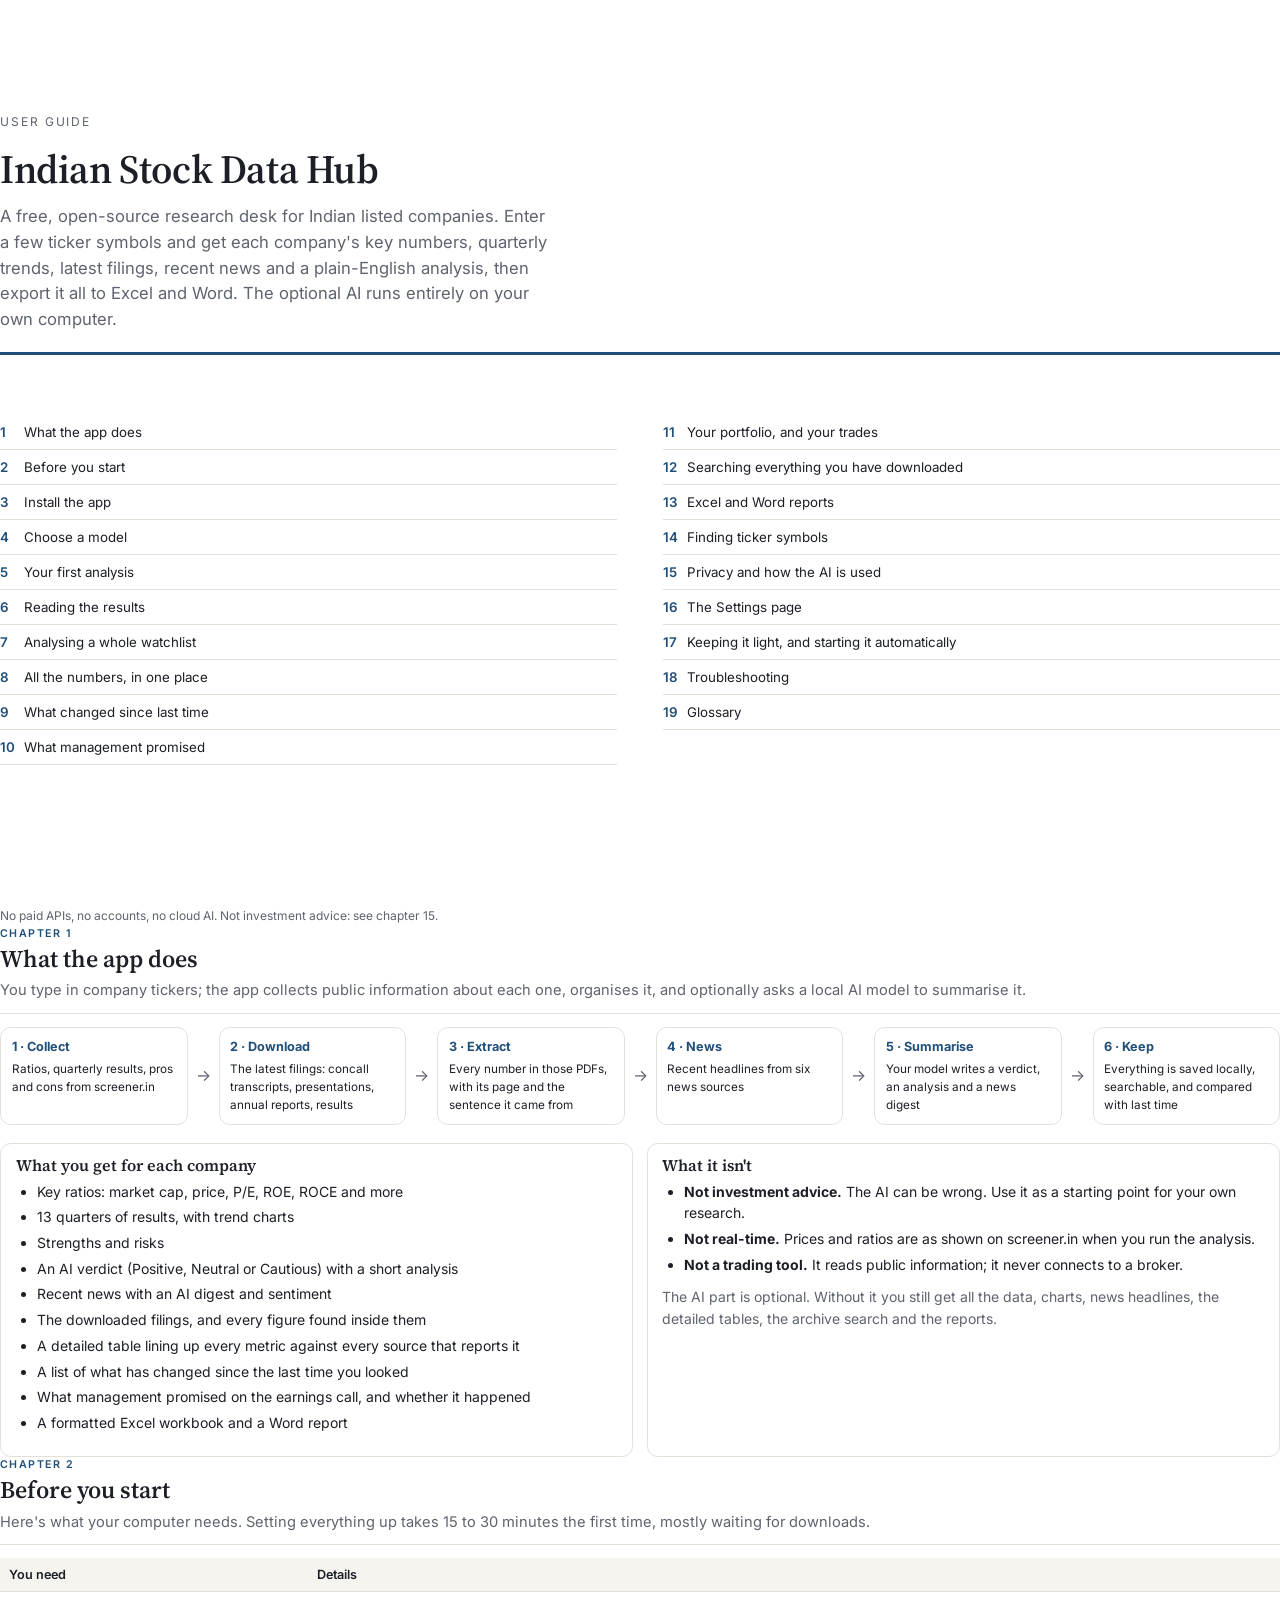
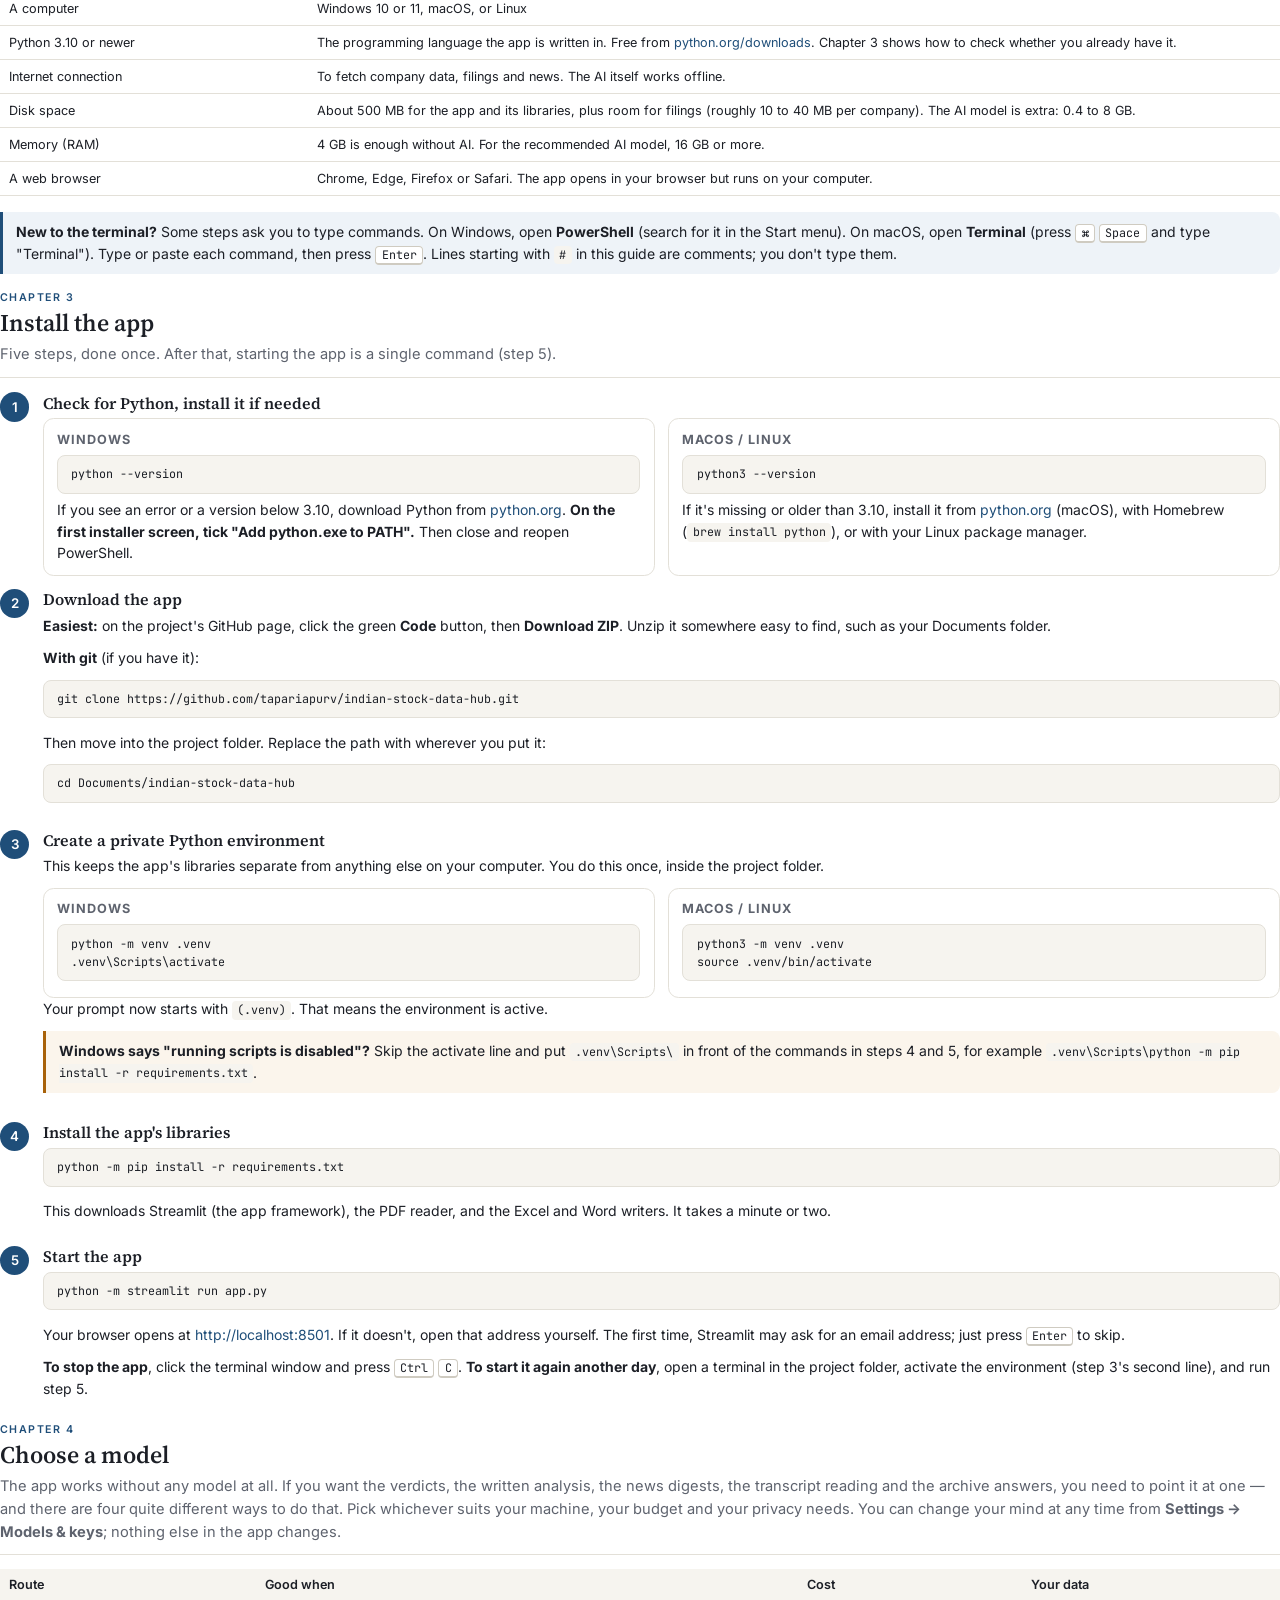
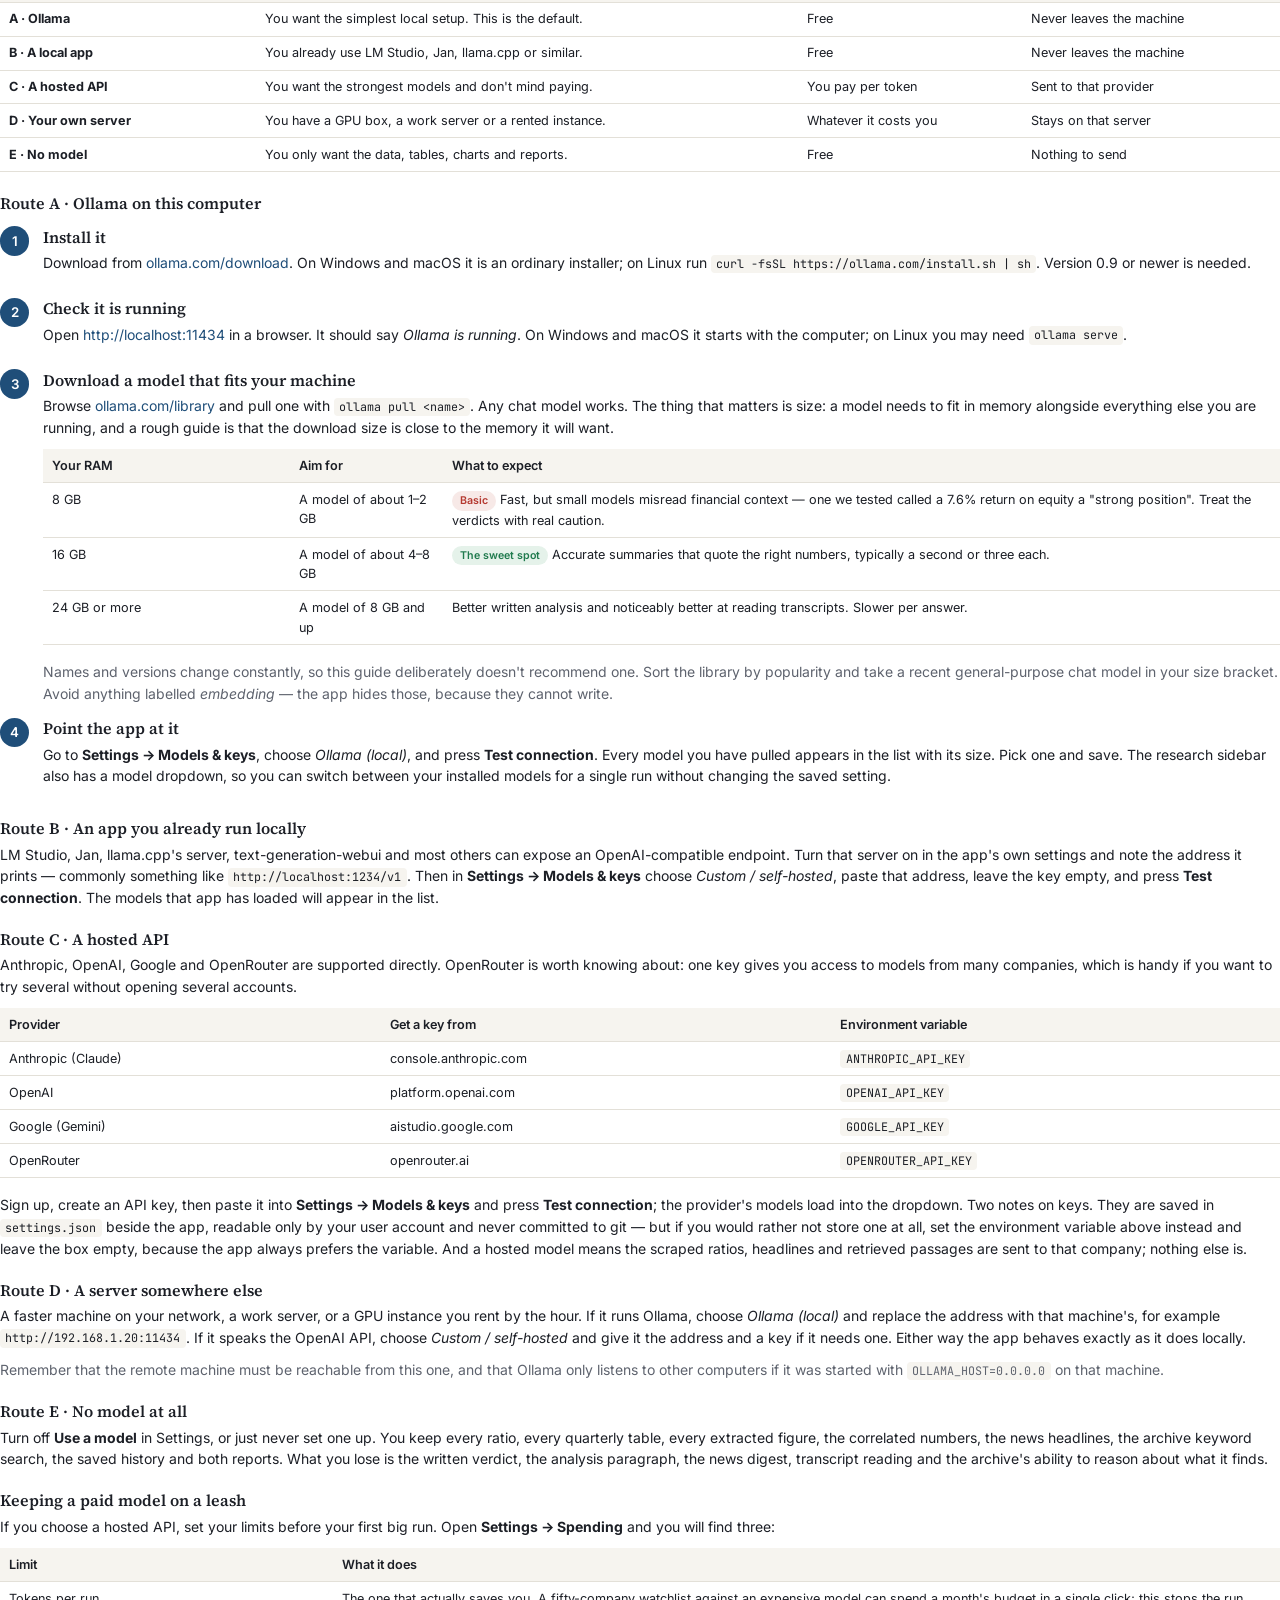
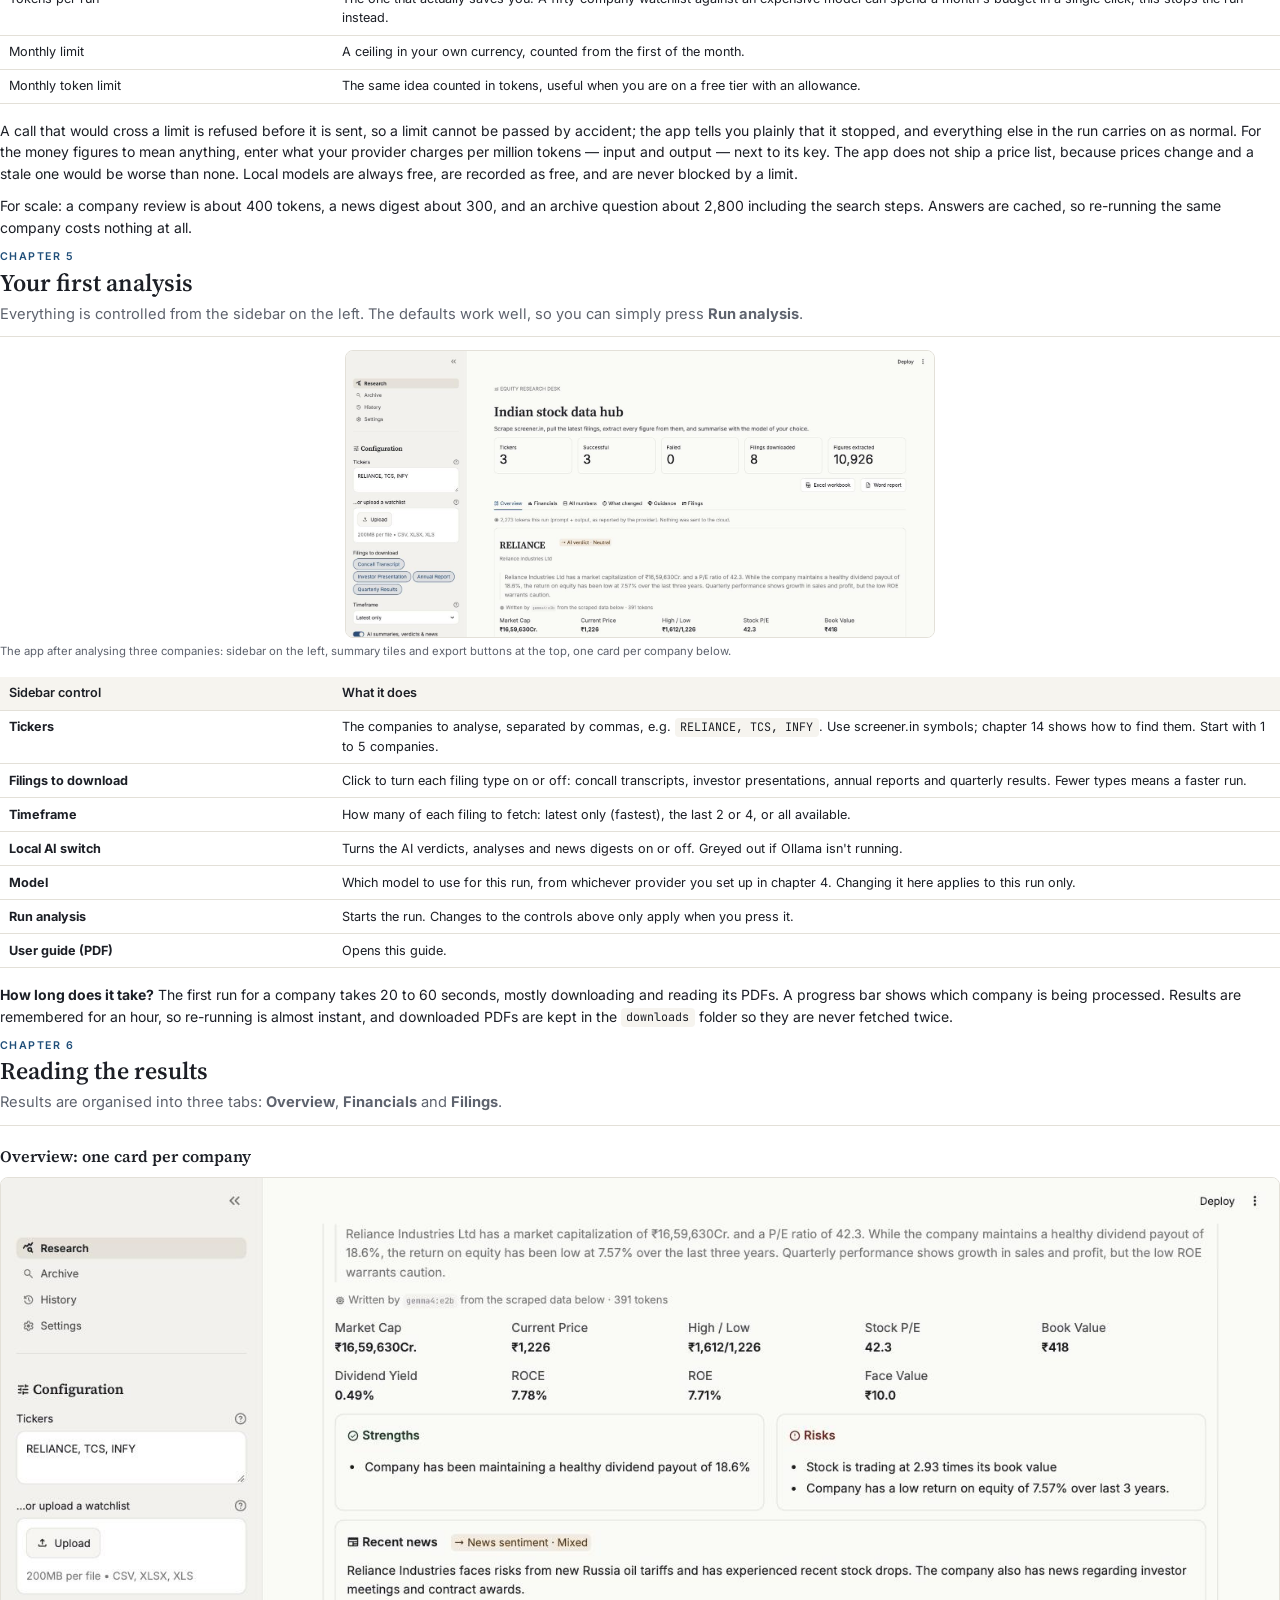
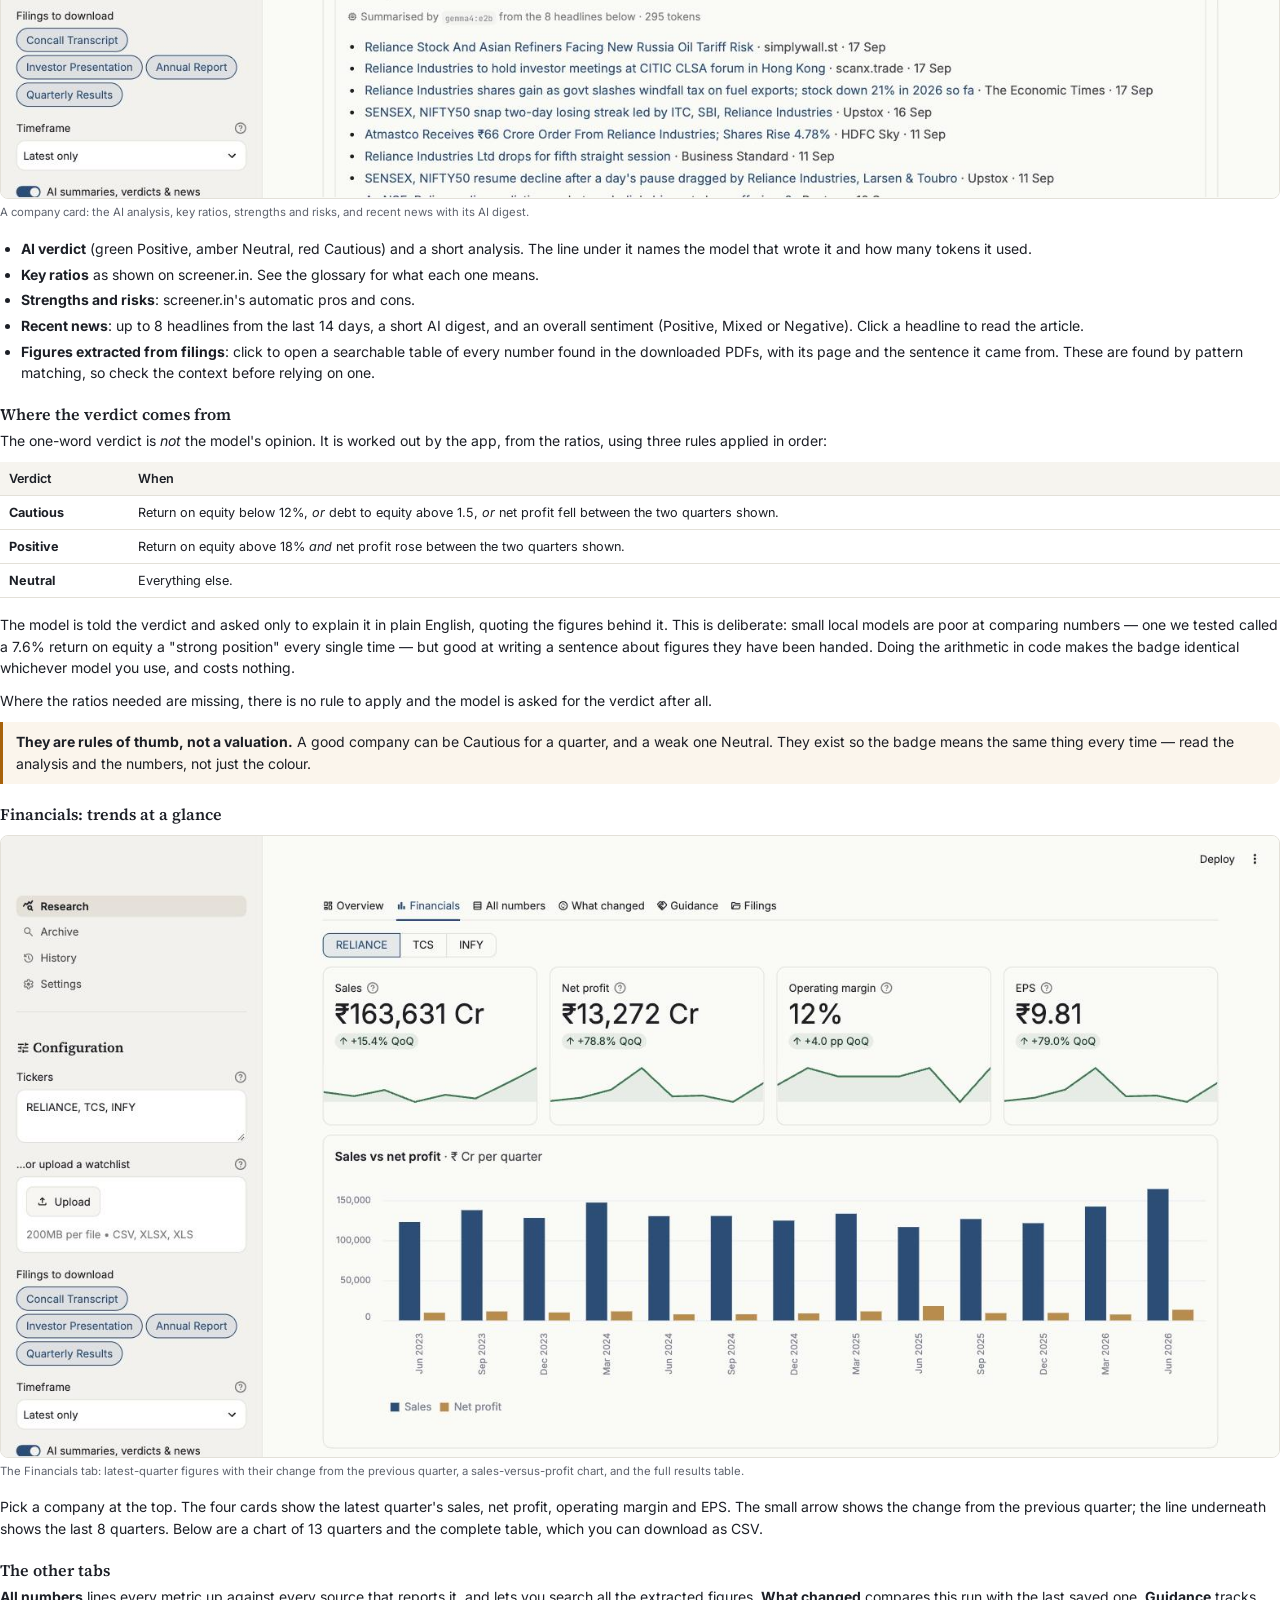
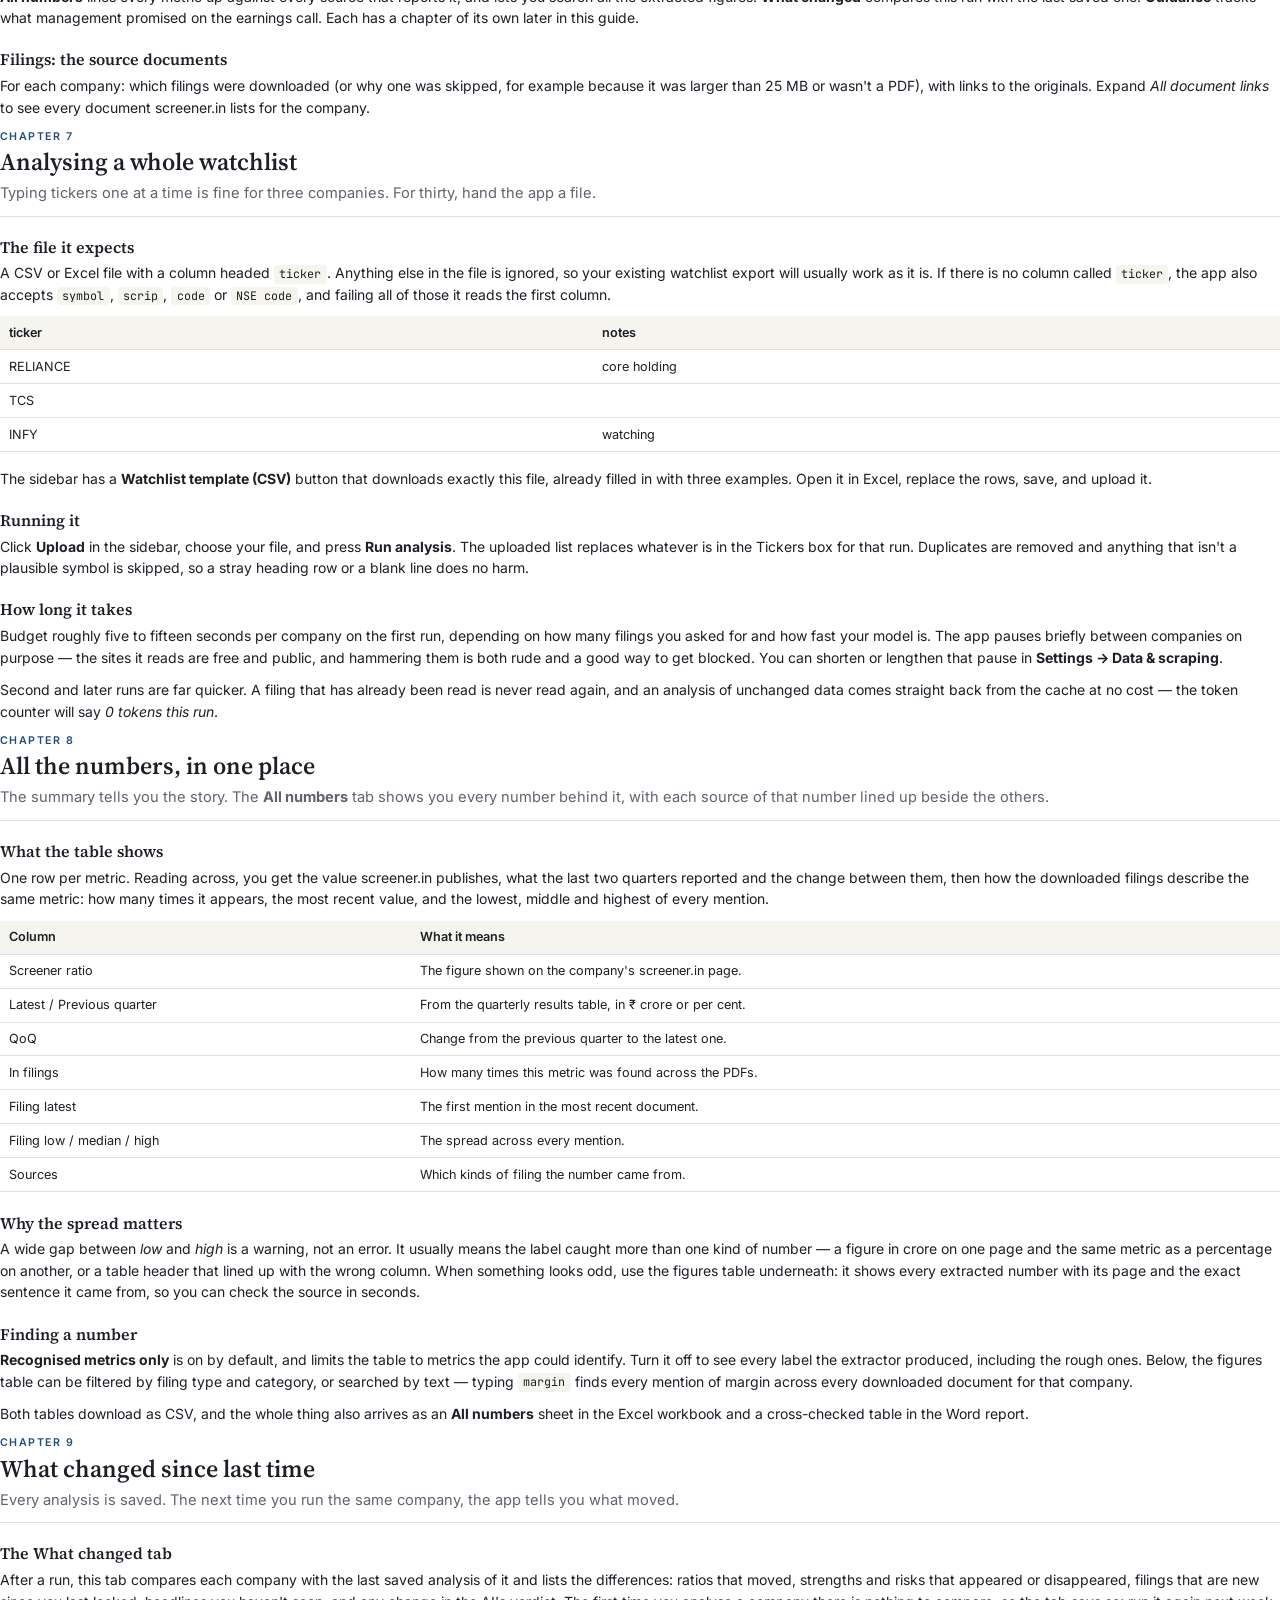
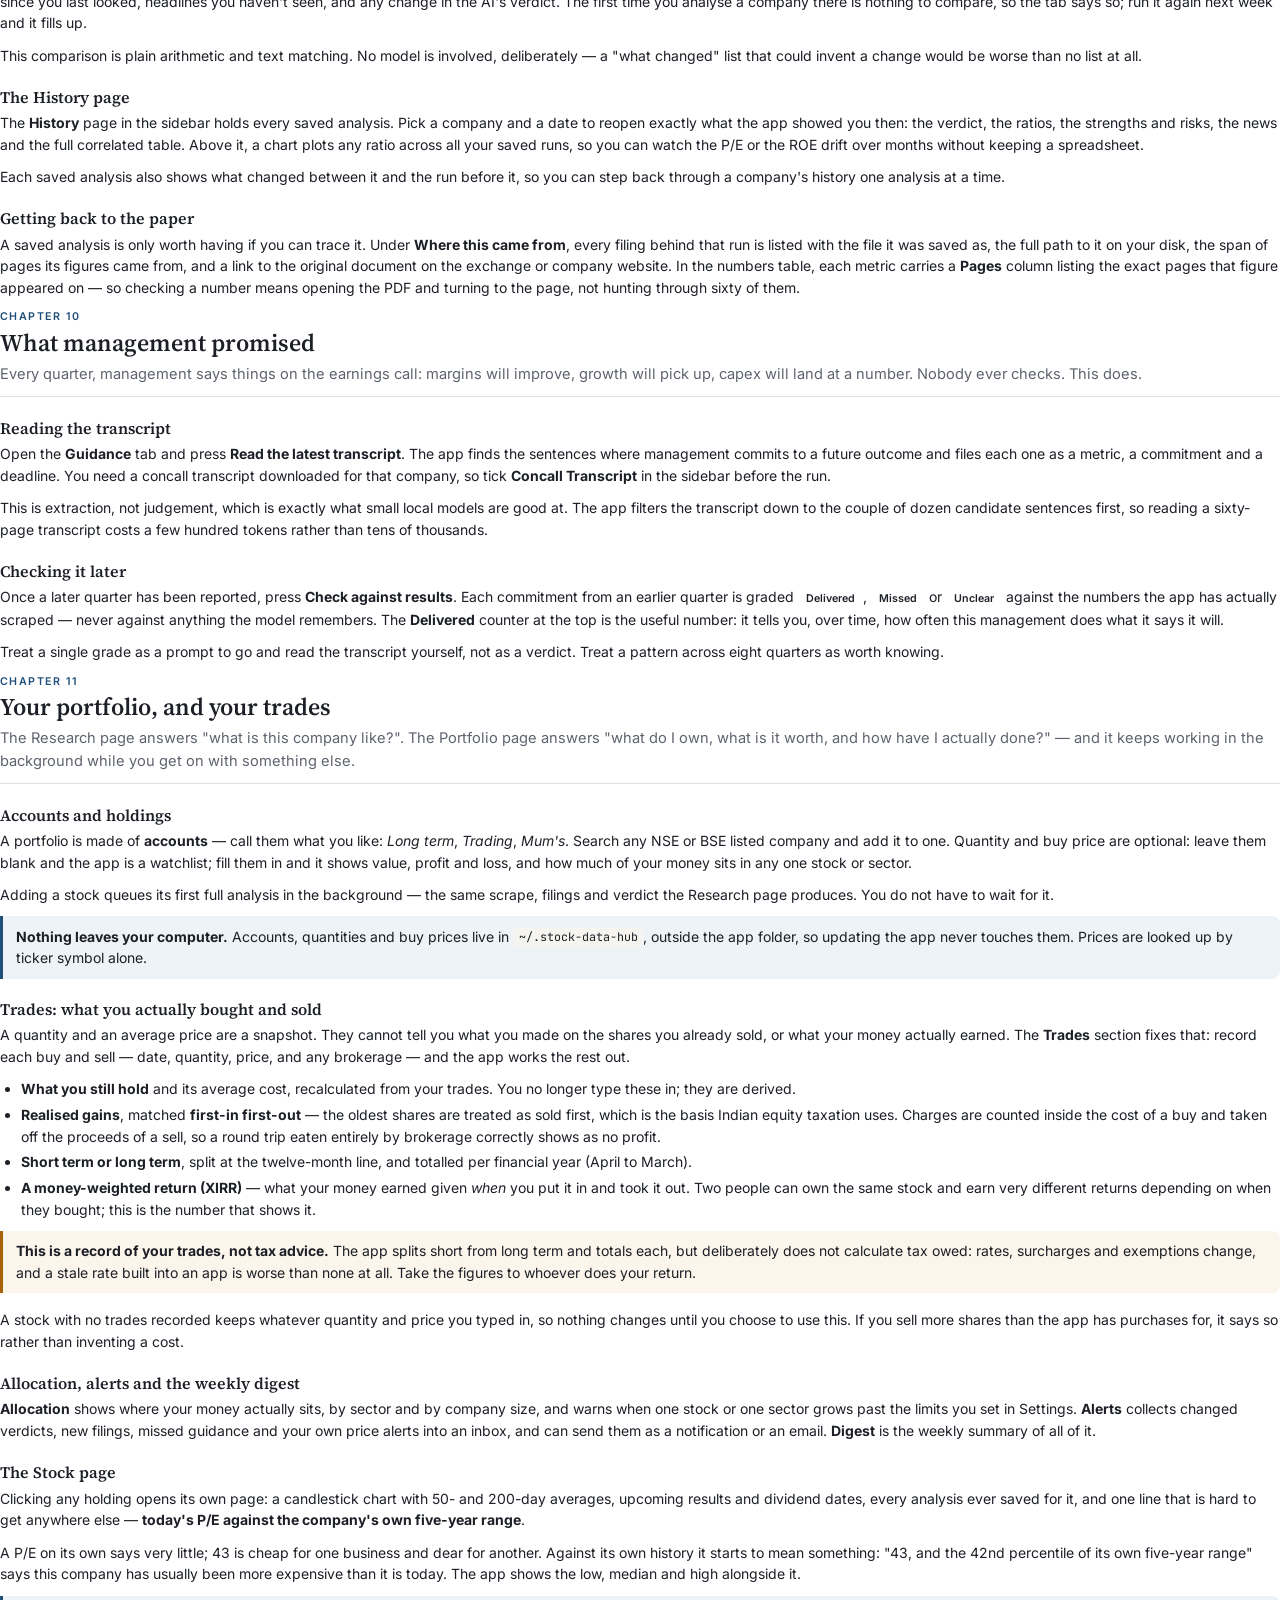
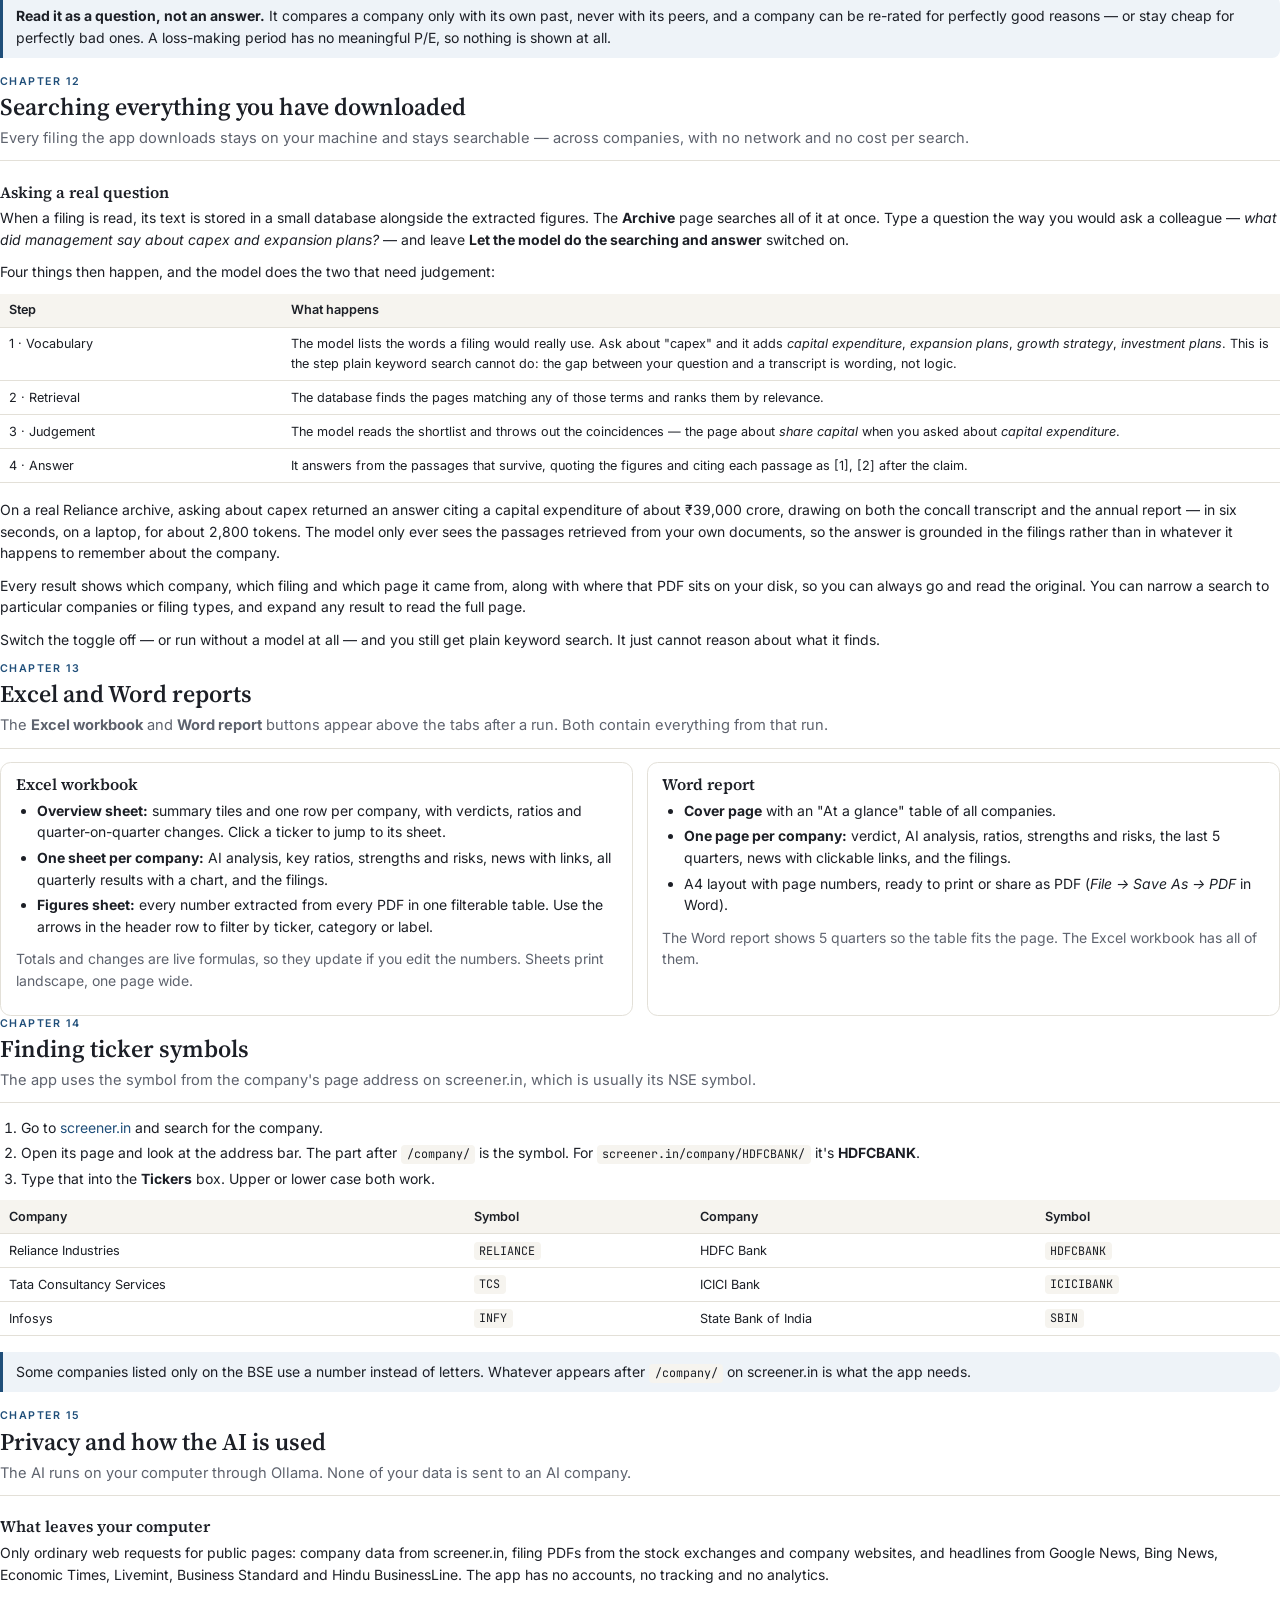
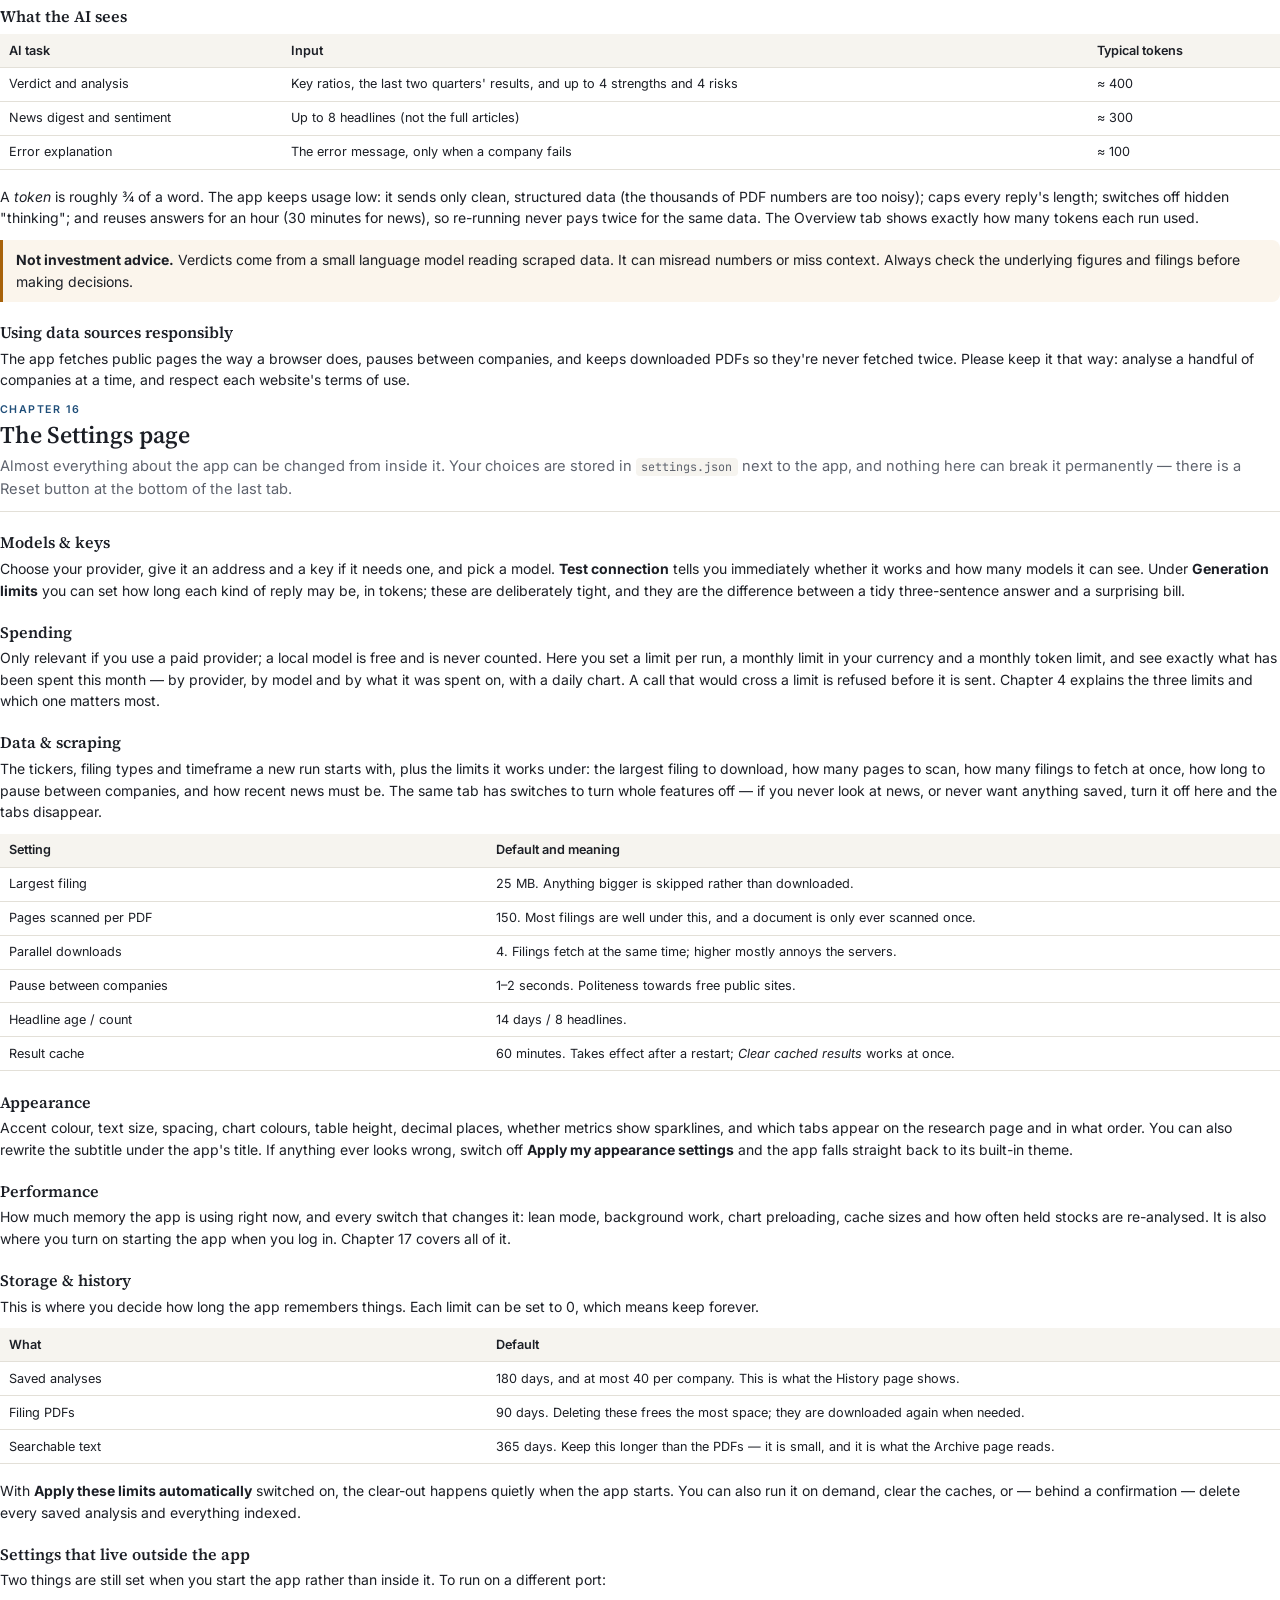
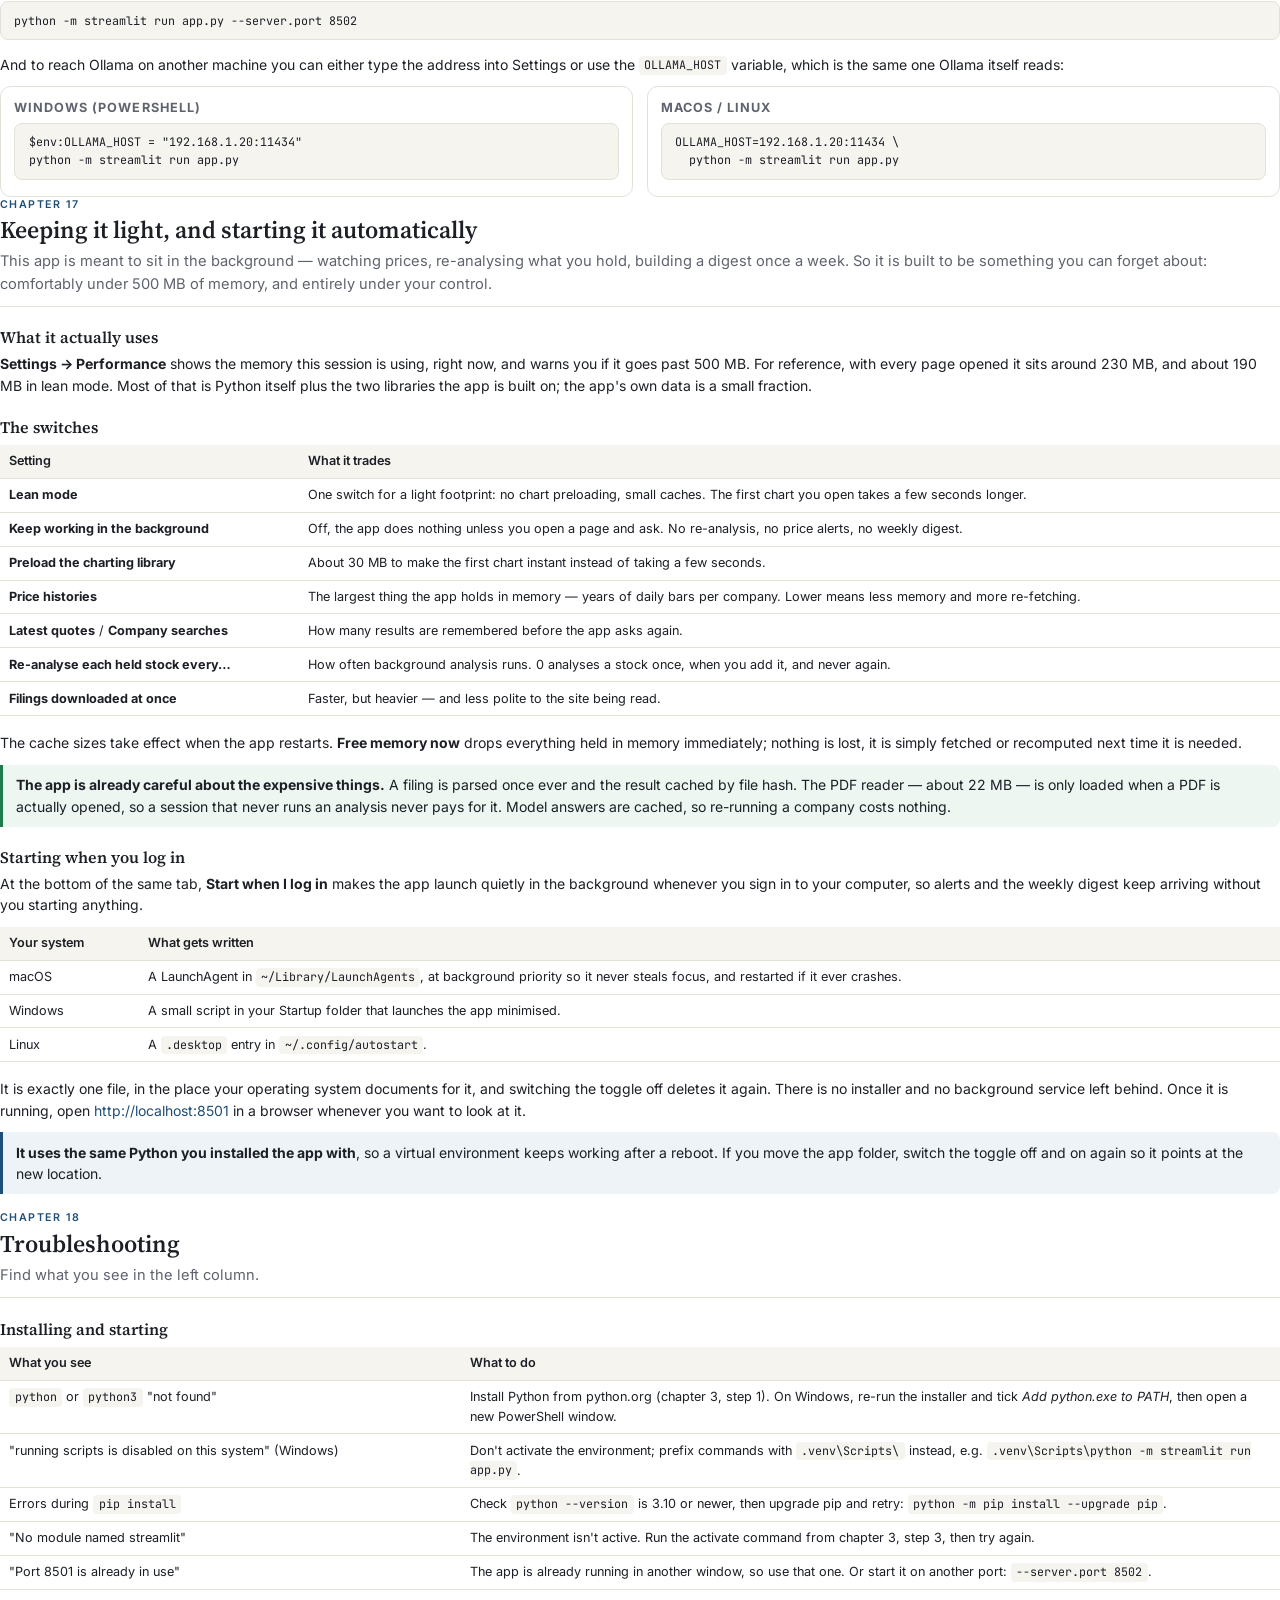
==== commit 11e83d3c: "Document all of it: two new chapters, and where the verdict comes from The user guide grows from 17 " ====
--- a/docs/user_guide.html
+++ b/docs/user_guide.html
@@ -96,15 +96,17 @@
     <div><span>8</span>All the numbers, in one place</div>
     <div><span>9</span>What changed since last time</div>
     <div><span>10</span>What management promised</div>
-    <div><span>11</span>Searching everything you have downloaded</div>
-    <div><span>12</span>Excel and Word reports</div>
-    <div><span>13</span>Finding ticker symbols</div>
-    <div><span>14</span>Privacy and how the AI is used</div>
-    <div><span>15</span>The Settings page</div>
-    <div><span>16</span>Troubleshooting</div>
-    <div><span>17</span>Glossary</div>
-  </div>
-  <div class="bottom">No paid APIs, no accounts, no cloud AI. Not investment advice: see chapter 14.</div>
+    <div><span>11</span>Your portfolio, and your trades</div>
+    <div><span>12</span>Searching everything you have downloaded</div>
+    <div><span>13</span>Excel and Word reports</div>
+    <div><span>14</span>Finding ticker symbols</div>
+    <div><span>15</span>Privacy and how the AI is used</div>
+    <div><span>16</span>The Settings page</div>
+    <div><span>17</span>Keeping it light, and starting it automatically</div>
+    <div><span>18</span>Troubleshooting</div>
+    <div><span>19</span>Glossary</div>
+  </div>
+  <div class="bottom">No paid APIs, no accounts, no cloud AI. Not investment advice: see chapter 15.</div>
 </section>
 
 <!-- ============================ 1 ============================ -->
@@ -300,7 +302,7 @@
   <figure><img src="images/overview.jpg" alt="The app after an analysis" style="max-height:76mm; width:auto; margin:0 auto"><figcaption>The app after analysing three companies: sidebar on the left, summary tiles and export buttons at the top, one card per company below.</figcaption></figure>
   <table>
     <tr><th style="width:26%">Sidebar control</th><th>What it does</th></tr>
-    <tr><td><strong>Tickers</strong></td><td>The companies to analyse, separated by commas, e.g. <code>RELIANCE, TCS, INFY</code>. Use screener.in symbols; chapter 13 shows how to find them. Start with 1 to 5 companies.</td></tr>
+    <tr><td><strong>Tickers</strong></td><td>The companies to analyse, separated by commas, e.g. <code>RELIANCE, TCS, INFY</code>. Use screener.in symbols; chapter 14 shows how to find them. Start with 1 to 5 companies.</td></tr>
     <tr><td><strong>Filings to download</strong></td><td>Click to turn each filing type on or off: concall transcripts, investor presentations, annual reports and quarterly results. Fewer types means a faster run.</td></tr>
     <tr><td><strong>Timeframe</strong></td><td>How many of each filing to fetch: latest only (fastest), the last 2 or 4, or all available.</td></tr>
     <tr><td><strong>Local AI switch</strong></td><td>Turns the AI verdicts, analyses and news digests on or off. Greyed out if Ollama isn't running.</td></tr>
@@ -320,12 +322,24 @@
   <h3>Overview: one card per company</h3>
   <figure><img src="images/company-and-news.jpg" alt="A company card with news"><figcaption>A company card: the AI analysis, key ratios, strengths and risks, and recent news with its AI digest.</figcaption></figure>
   <ul>
-    <li><strong>AI verdict</strong> (green Positive, amber Neutral, red Cautious) and a 3-sentence analysis. The line under it names the model that wrote it and how many tokens it used.</li>
+    <li><strong>AI verdict</strong> (green Positive, amber Neutral, red Cautious) and a short analysis. The line under it names the model that wrote it and how many tokens it used.</li>
     <li><strong>Key ratios</strong> as shown on screener.in. See the glossary for what each one means.</li>
     <li><strong>Strengths and risks</strong>: screener.in's automatic pros and cons.</li>
-    <li><strong>Recent news</strong>: up to 8 headlines from the last 14 days, a 2-sentence AI digest, and an overall sentiment (Positive, Mixed or Negative). Click a headline to read the article.</li>
+    <li><strong>Recent news</strong>: up to 8 headlines from the last 14 days, a short AI digest, and an overall sentiment (Positive, Mixed or Negative). Click a headline to read the article.</li>
     <li><strong>Figures extracted from filings</strong>: click to open a searchable table of every number found in the downloaded PDFs, with its page and the sentence it came from. These are found by pattern matching, so check the context before relying on one.</li>
   </ul>
+
+  <h3>Where the verdict comes from</h3>
+  <p>The one-word verdict is <em>not</em> the model's opinion. It is worked out by the app, from the ratios, using three rules applied in order:</p>
+  <table>
+    <tr><th>Verdict</th><th>When</th></tr>
+    <tr><td><strong>Cautious</strong></td><td>Return on equity below 12%, <em>or</em> debt to equity above 1.5, <em>or</em> net profit fell between the two quarters shown.</td></tr>
+    <tr><td><strong>Positive</strong></td><td>Return on equity above 18% <em>and</em> net profit rose between the two quarters shown.</td></tr>
+    <tr><td><strong>Neutral</strong></td><td>Everything else.</td></tr>
+  </table>
+  <p>The model is told the verdict and asked only to explain it in plain English, quoting the figures behind it. This is deliberate: small local models are poor at comparing numbers — one we tested called a 7.6% return on equity a "strong position" every single time — but good at writing a sentence about figures they have been handed. Doing the arithmetic in code makes the badge identical whichever model you use, and costs nothing.</p>
+  <p>Where the ratios needed are missing, there is no rule to apply and the model is asked for the verdict after all.</p>
+  <div class="note warn"><strong>They are rules of thumb, not a valuation.</strong> A good company can be Cautious for a quarter, and a weak one Neutral. They exist so the badge means the same thing every time — read the analysis and the numbers, not just the colour.</div>
 
   <h3>Financials: trends at a glance</h3>
   <figure><img src="images/financials.jpg" alt="The Financials tab"><figcaption>The Financials tab: latest-quarter figures with their change from the previous quarter, a sales-versus-profit chart, and the full results table.</figcaption></figure>
@@ -415,11 +429,49 @@
 
   <h3>Checking it later</h3>
   <p>Once a later quarter has been reported, press <strong>Check against results</strong>. Each commitment from an earlier quarter is graded <span class="tag">Delivered</span>, <span class="tag">Missed</span> or <span class="tag">Unclear</span> against the numbers the app has actually scraped — never against anything the model remembers. The <strong>Delivered</strong> counter at the top is the useful number: it tells you, over time, how often this management does what it says it will.</p>
+
   <p>Treat a single grade as a prompt to go and read the transcript yourself, not as a verdict. Treat a pattern across eight quarters as worth knowing.</p>
 </section>
 
+<!-- ============================ PORTFOLIO ============================ -->
 <section class="chapter">
   <div class="kicker">Chapter 11</div>
+  <h2>Your portfolio, and your trades</h2>
+  <p class="intro">The Research page answers "what is this company like?". The Portfolio page answers "what do I own, what is it worth, and how have I actually done?" — and it keeps working in the background while you get on with something else.</p>
+
+  <h3>Accounts and holdings</h3>
+  <p>A portfolio is made of <b>accounts</b> — call them what you like: <i>Long term</i>, <i>Trading</i>, <i>Mum's</i>. Search any NSE or BSE listed company and add it to one. Quantity and buy price are optional: leave them blank and the app is a watchlist; fill them in and it shows value, profit and loss, and how much of your money sits in any one stock or sector.</p>
+  <p>Adding a stock queues its first full analysis in the background — the same scrape, filings and verdict the Research page produces. You do not have to wait for it.</p>
+  <div class="note">
+    <b>Nothing leaves your computer.</b> Accounts, quantities and buy prices live in <code>~/.stock-data-hub</code>, outside the app folder, so updating the app never touches them. Prices are looked up by ticker symbol alone.
+  </div>
+
+  <h3>Trades: what you actually bought and sold</h3>
+  <p>A quantity and an average price are a snapshot. They cannot tell you what you made on the shares you already sold, or what your money actually earned. The <b>Trades</b> section fixes that: record each buy and sell — date, quantity, price, and any brokerage — and the app works the rest out.</p>
+  <ul>
+    <li><b>What you still hold</b> and its average cost, recalculated from your trades. You no longer type these in; they are derived.</li>
+    <li><b>Realised gains</b>, matched <b>first-in first-out</b> — the oldest shares are treated as sold first, which is the basis Indian equity taxation uses. Charges are counted inside the cost of a buy and taken off the proceeds of a sell, so a round trip eaten entirely by brokerage correctly shows as no profit.</li>
+    <li><b>Short term or long term</b>, split at the twelve-month line, and totalled per financial year (April to March).</li>
+    <li><b>A money-weighted return (XIRR)</b> — what your money earned given <i>when</i> you put it in and took it out. Two people can own the same stock and earn very different returns depending on when they bought; this is the number that shows it.</li>
+  </ul>
+  <div class="note warn">
+    <b>This is a record of your trades, not tax advice.</b> The app splits short from long term and totals each, but deliberately does not calculate tax owed: rates, surcharges and exemptions change, and a stale rate built into an app is worse than none at all. Take the figures to whoever does your return.
+  </div>
+  <p>A stock with no trades recorded keeps whatever quantity and price you typed in, so nothing changes until you choose to use this. If you sell more shares than the app has purchases for, it says so rather than inventing a cost.</p>
+
+  <h3>Allocation, alerts and the weekly digest</h3>
+  <p><b>Allocation</b> shows where your money actually sits, by sector and by company size, and warns when one stock or one sector grows past the limits you set in Settings. <b>Alerts</b> collects changed verdicts, new filings, missed guidance and your own price alerts into an inbox, and can send them as a notification or an email. <b>Digest</b> is the weekly summary of all of it.</p>
+
+  <h3>The Stock page</h3>
+  <p>Clicking any holding opens its own page: a candlestick chart with 50- and 200-day averages, upcoming results and dividend dates, every analysis ever saved for it, and one line that is hard to get anywhere else — <b>today's P/E against the company's own five-year range</b>.</p>
+  <p>A P/E on its own says very little; 43 is cheap for one business and dear for another. Against its own history it starts to mean something: "43, and the 42nd percentile of its own five-year range" says this company has usually been more expensive than it is today. The app shows the low, median and high alongside it.</p>
+  <div class="note">
+    <b>Read it as a question, not an answer.</b> It compares a company only with its own past, never with its peers, and a company can be re-rated for perfectly good reasons — or stay cheap for perfectly bad ones. A loss-making period has no meaningful P/E, so nothing is shown at all.
+  </div>
+</section>
+
+<section class="chapter">
+  <div class="kicker">Chapter 12</div>
   <h2>Searching everything you have downloaded</h2>
   <p class="intro">Every filing the app downloads stays on your machine and stays searchable — across companies, with no network and no cost per search.</p>
 
@@ -440,7 +492,7 @@
 
 <!-- ============================ 7 ============================ -->
 <section class="chapter">
-  <div class="kicker">Chapter 12</div>
+  <div class="kicker">Chapter 13</div>
   <h2>Excel and Word reports</h2>
   <p class="intro">The <strong>Excel workbook</strong> and <strong>Word report</strong> buttons appear above the tabs after a run. Both contain everything from that run.</p>
   <div class="grid2">
@@ -467,7 +519,7 @@
 
 <!-- ============================ 8 ============================ -->
 <section class="chapter">
-  <div class="kicker">Chapter 13</div>
+  <div class="kicker">Chapter 14</div>
   <h2>Finding ticker symbols</h2>
   <p class="intro">The app uses the symbol from the company's page address on screener.in, which is usually its NSE symbol.</p>
   <ol>
@@ -486,7 +538,7 @@
 
 <!-- ============================ 9 ============================ -->
 <section class="chapter">
-  <div class="kicker">Chapter 14</div>
+  <div class="kicker">Chapter 15</div>
   <h2>Privacy and how the AI is used</h2>
   <p class="intro">The AI runs on your computer through Ollama. None of your data is sent to an AI company.</p>
   <h3>What leaves your computer</h3>
@@ -506,7 +558,7 @@
 
 <!-- ============================ 10 ============================ -->
 <section class="chapter">
-  <div class="kicker">Chapter 15</div>
+  <div class="kicker">Chapter 16</div>
   <h2>The Settings page</h2>
   <p class="intro">Almost everything about the app can be changed from inside it. Your choices are stored in <code>settings.json</code> next to the app, and nothing here can break it permanently — there is a Reset button at the bottom of the last tab.</p>
 
@@ -530,6 +582,9 @@
 
   <h3>Appearance</h3>
   <p>Accent colour, text size, spacing, chart colours, table height, decimal places, whether metrics show sparklines, and which tabs appear on the research page and in what order. You can also rewrite the subtitle under the app's title. If anything ever looks wrong, switch off <strong>Apply my appearance settings</strong> and the app falls straight back to its built-in theme.</p>
+
+  <h3>Performance</h3>
+  <p>How much memory the app is using right now, and every switch that changes it: lean mode, background work, chart preloading, cache sizes and how often held stocks are re-analysed. It is also where you turn on starting the app when you log in. Chapter 17 covers all of it.</p>
 
   <h3>Storage &amp; history</h3>
   <p>This is where you decide how long the app remembers things. Each limit can be set to 0, which means keep forever.</p>
@@ -553,9 +608,48 @@
   </div>
 </section>
 
+<!-- ============================ PERFORMANCE ============================ -->
+<section class="chapter">
+  <div class="kicker">Chapter 17</div>
+  <h2>Keeping it light, and starting it automatically</h2>
+  <p class="intro">This app is meant to sit in the background — watching prices, re-analysing what you hold, building a digest once a week. So it is built to be something you can forget about: comfortably under 500 MB of memory, and entirely under your control.</p>
+
+  <h3>What it actually uses</h3>
+  <p><b>Settings → Performance</b> shows the memory this session is using, right now, and warns you if it goes past 500 MB. For reference, with every page opened it sits around 230 MB, and about 190 MB in lean mode. Most of that is Python itself plus the two libraries the app is built on; the app's own data is a small fraction.</p>
+
+  <h3>The switches</h3>
+  <table>
+    <tr><th>Setting</th><th>What it trades</th></tr>
+    <tr><td><b>Lean mode</b></td><td>One switch for a light footprint: no chart preloading, small caches. The first chart you open takes a few seconds longer.</td></tr>
+    <tr><td><b>Keep working in the background</b></td><td>Off, the app does nothing unless you open a page and ask. No re-analysis, no price alerts, no weekly digest.</td></tr>
+    <tr><td><b>Preload the charting library</b></td><td>About 30 MB to make the first chart instant instead of taking a few seconds.</td></tr>
+    <tr><td><b>Price histories</b></td><td>The largest thing the app holds in memory — years of daily bars per company. Lower means less memory and more re-fetching.</td></tr>
+    <tr><td><b>Latest quotes</b> / <b>Company searches</b></td><td>How many results are remembered before the app asks again.</td></tr>
+    <tr><td><b>Re-analyse each held stock every…</b></td><td>How often background analysis runs. 0 analyses a stock once, when you add it, and never again.</td></tr>
+    <tr><td><b>Filings downloaded at once</b></td><td>Faster, but heavier — and less polite to the site being read.</td></tr>
+  </table>
+  <p>The cache sizes take effect when the app restarts. <b>Free memory now</b> drops everything held in memory immediately; nothing is lost, it is simply fetched or recomputed next time it is needed.</p>
+  <div class="note good">
+    <b>The app is already careful about the expensive things.</b> A filing is parsed once ever and the result cached by file hash. The PDF reader — about 22 MB — is only loaded when a PDF is actually opened, so a session that never runs an analysis never pays for it. Model answers are cached, so re-running a company costs nothing.
+  </div>
+
+  <h3>Starting when you log in</h3>
+  <p>At the bottom of the same tab, <b>Start when I log in</b> makes the app launch quietly in the background whenever you sign in to your computer, so alerts and the weekly digest keep arriving without you starting anything.</p>
+  <table>
+    <tr><th>Your system</th><th>What gets written</th></tr>
+    <tr><td>macOS</td><td>A LaunchAgent in <code>~/Library/LaunchAgents</code>, at background priority so it never steals focus, and restarted if it ever crashes.</td></tr>
+    <tr><td>Windows</td><td>A small script in your Startup folder that launches the app minimised.</td></tr>
+    <tr><td>Linux</td><td>A <code>.desktop</code> entry in <code>~/.config/autostart</code>.</td></tr>
+  </table>
+  <p>It is exactly one file, in the place your operating system documents for it, and switching the toggle off deletes it again. There is no installer and no background service left behind. Once it is running, open <a href="http://localhost:8501">http://localhost:8501</a> in a browser whenever you want to look at it.</p>
+  <div class="note">
+    <b>It uses the same Python you installed the app with</b>, so a virtual environment keeps working after a reboot. If you move the app folder, switch the toggle off and on again so it points at the new location.
+  </div>
+</section>
+
 <!-- ============================ 11 ============================ -->
 <section class="chapter">
-  <div class="kicker">Chapter 16</div>
+  <div class="kicker">Chapter 18</div>
   <h2>Troubleshooting</h2>
   <p class="intro">Find what you see in the left column.</p>
   <h3>Installing and starting</h3>
@@ -570,7 +664,7 @@
   <h3>Running an analysis</h3>
   <table>
     <tr><th style="width:36%">What you see</th><th>What to do</th></tr>
-    <tr><td>A company shows <strong>Failed</strong></td><td>Usually a wrong symbol: check it on screener.in (chapter 13). It can also be a network problem or the site temporarily limiting requests; wait a few minutes and try again. With AI on, the card explains the problem in plain English.</td></tr>
+    <tr><td>A company shows <strong>Failed</strong></td><td>Usually a wrong symbol: check it on screener.in (chapter 14). It can also be a network problem or the site temporarily limiting requests; wait a few minutes and try again. With AI on, the card explains the problem in plain English.</td></tr>
     <tr><td>A filing says <em>Skipped</em></td><td>It was over 25 MB, or the link led to a web page rather than a PDF. The rest of the analysis is unaffected.</td></tr>
     <tr><td>"No news in the last 14 days"</td><td>Normal for smaller companies. The news sources simply had nothing that named the company.</td></tr>
     <tr><td>Numbers look out of date</td><td>Results are reused for an hour. Use <strong>⋮ → Clear cache</strong>, then run again.</td></tr>
@@ -594,7 +688,7 @@
 
 <!-- ============================ 12 ============================ -->
 <section class="chapter">
-  <div class="kicker">Chapter 17</div>
+  <div class="kicker">Chapter 19</div>
   <h2>Glossary</h2>
   <p class="intro">The terms you'll meet in the app, in plain language.</p>
   <dl>
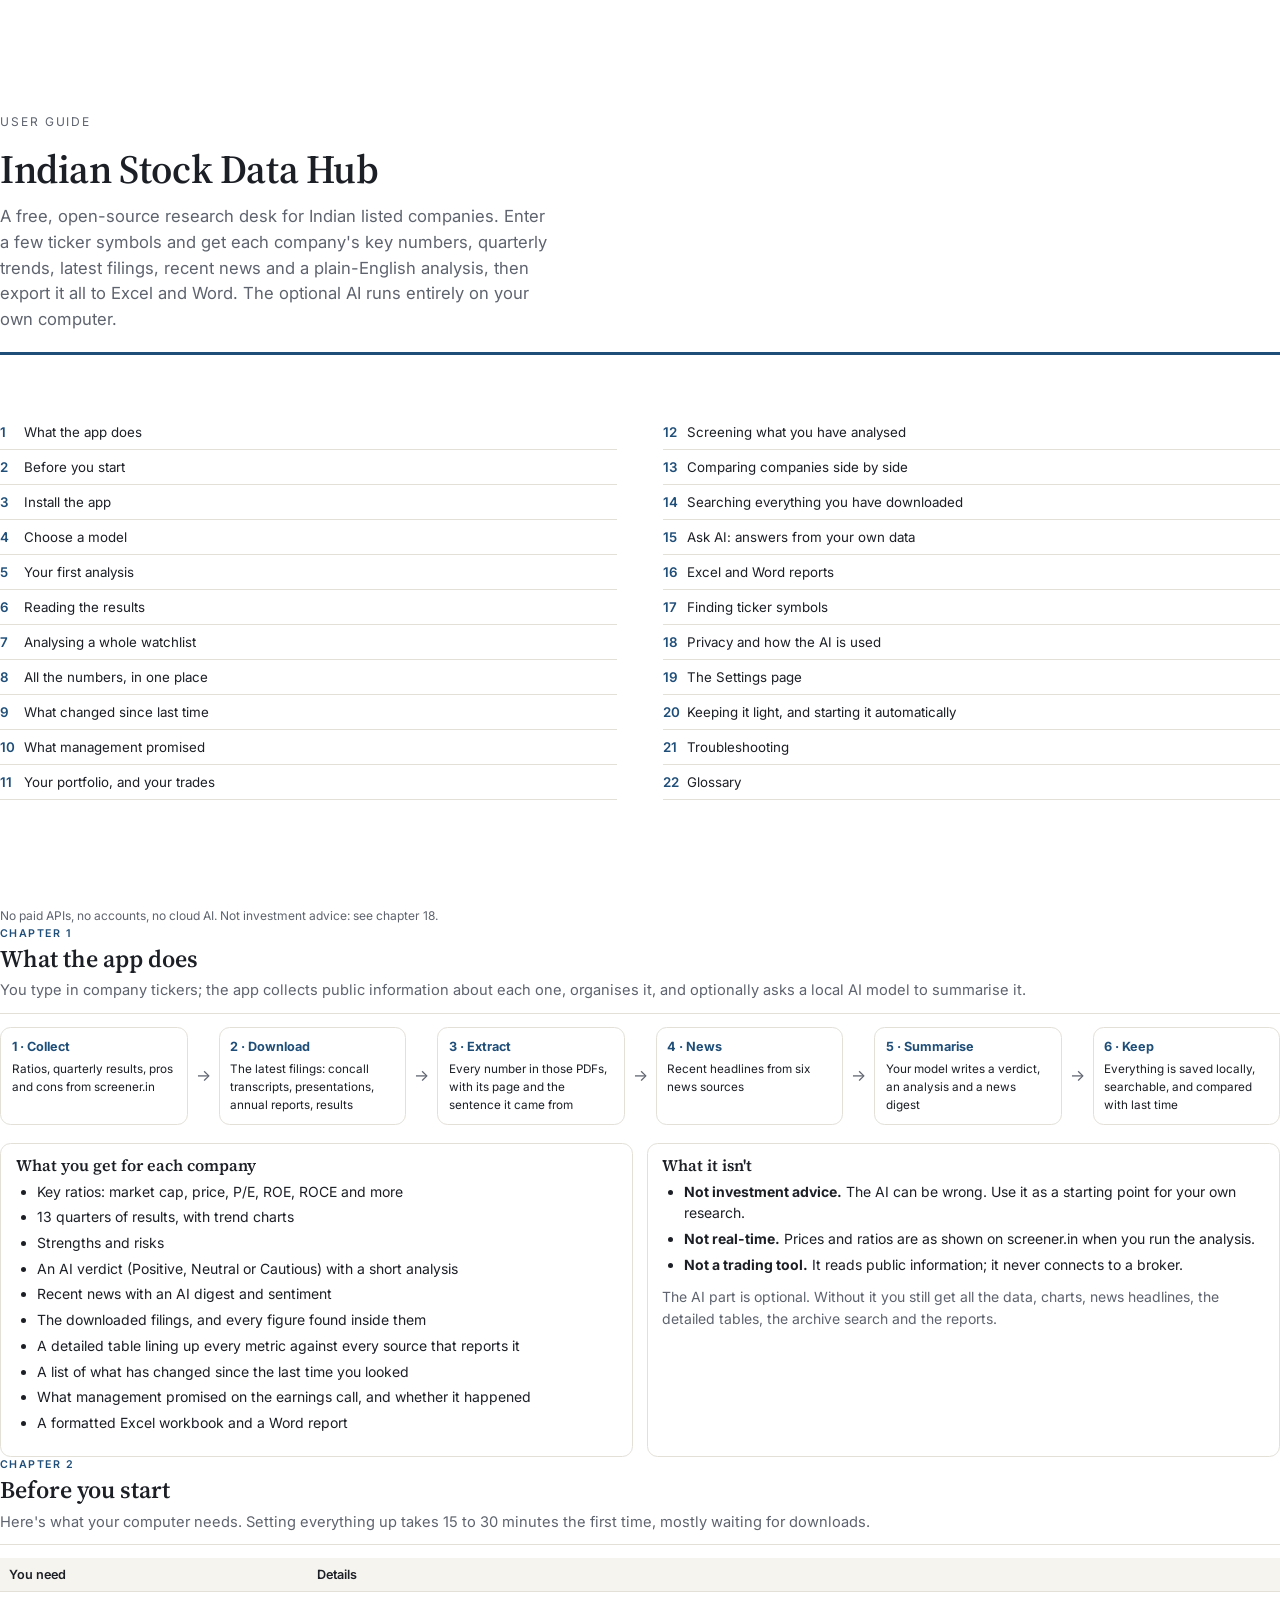
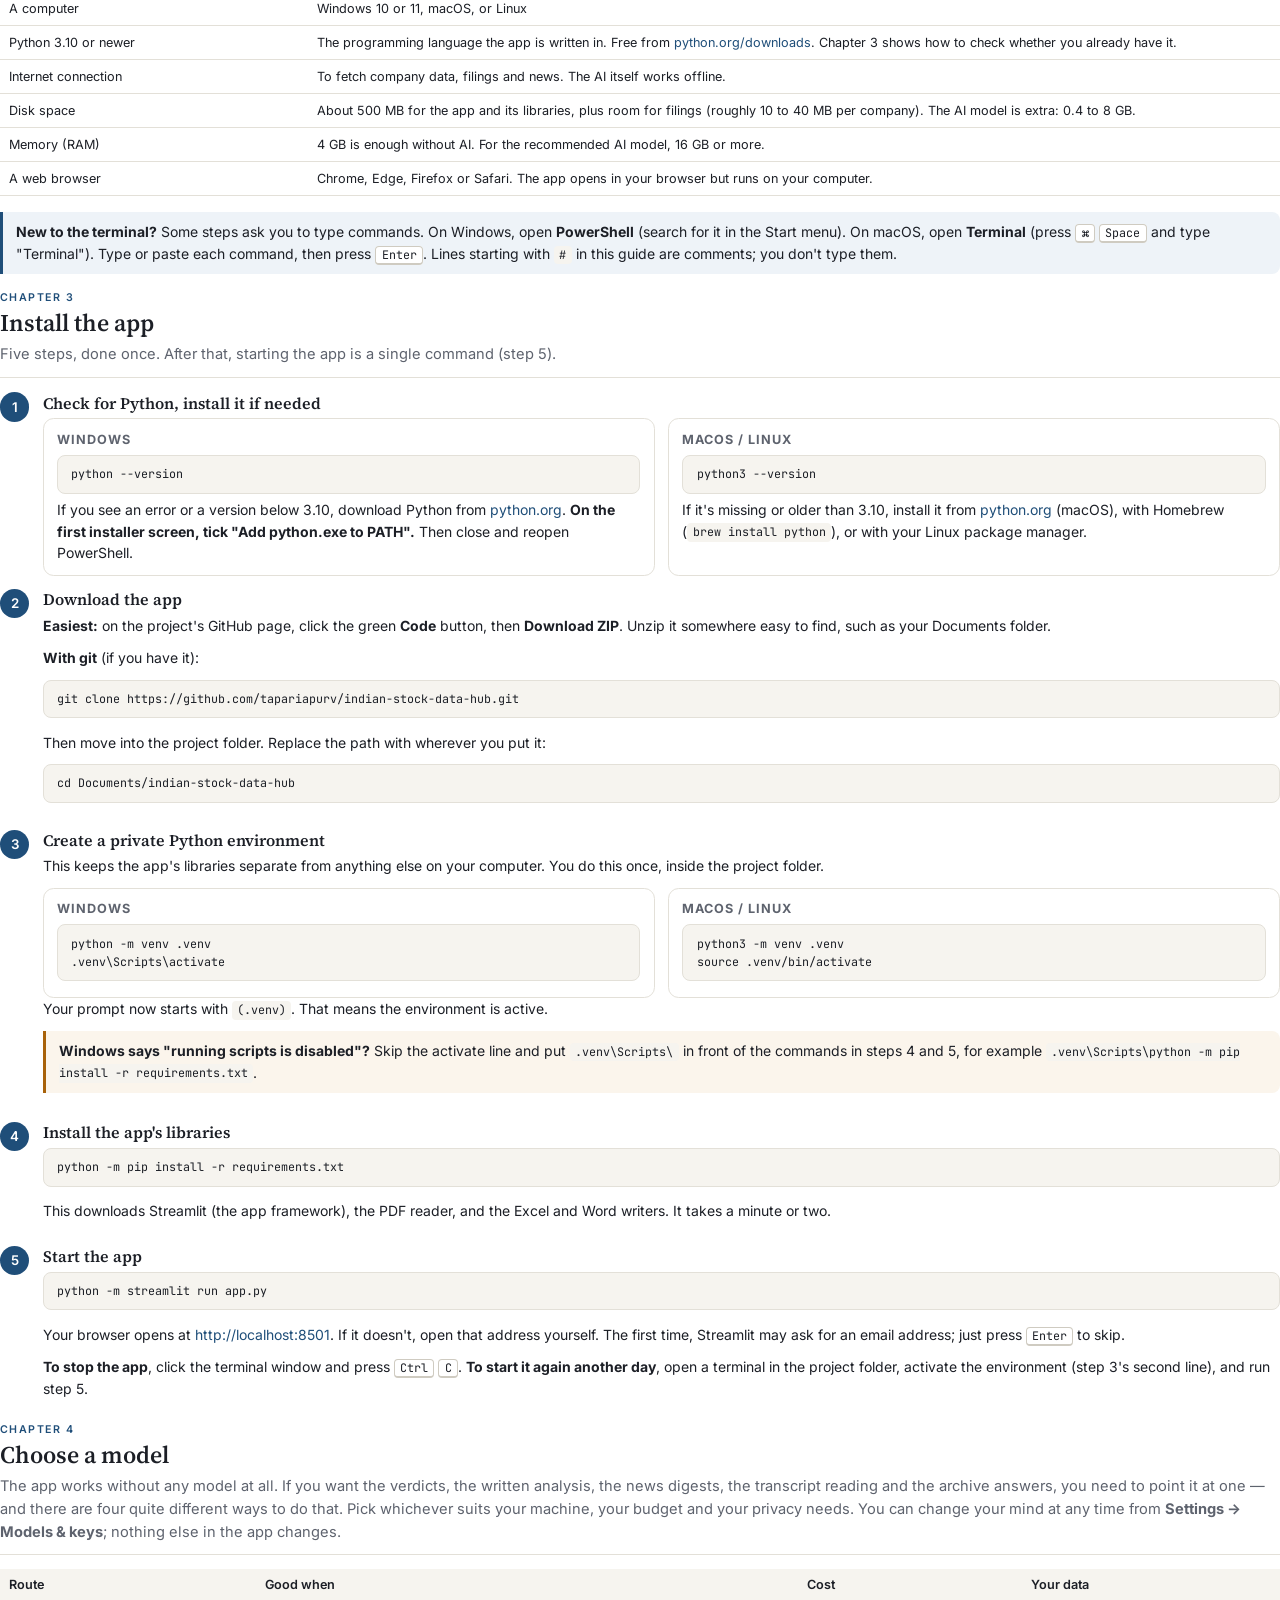
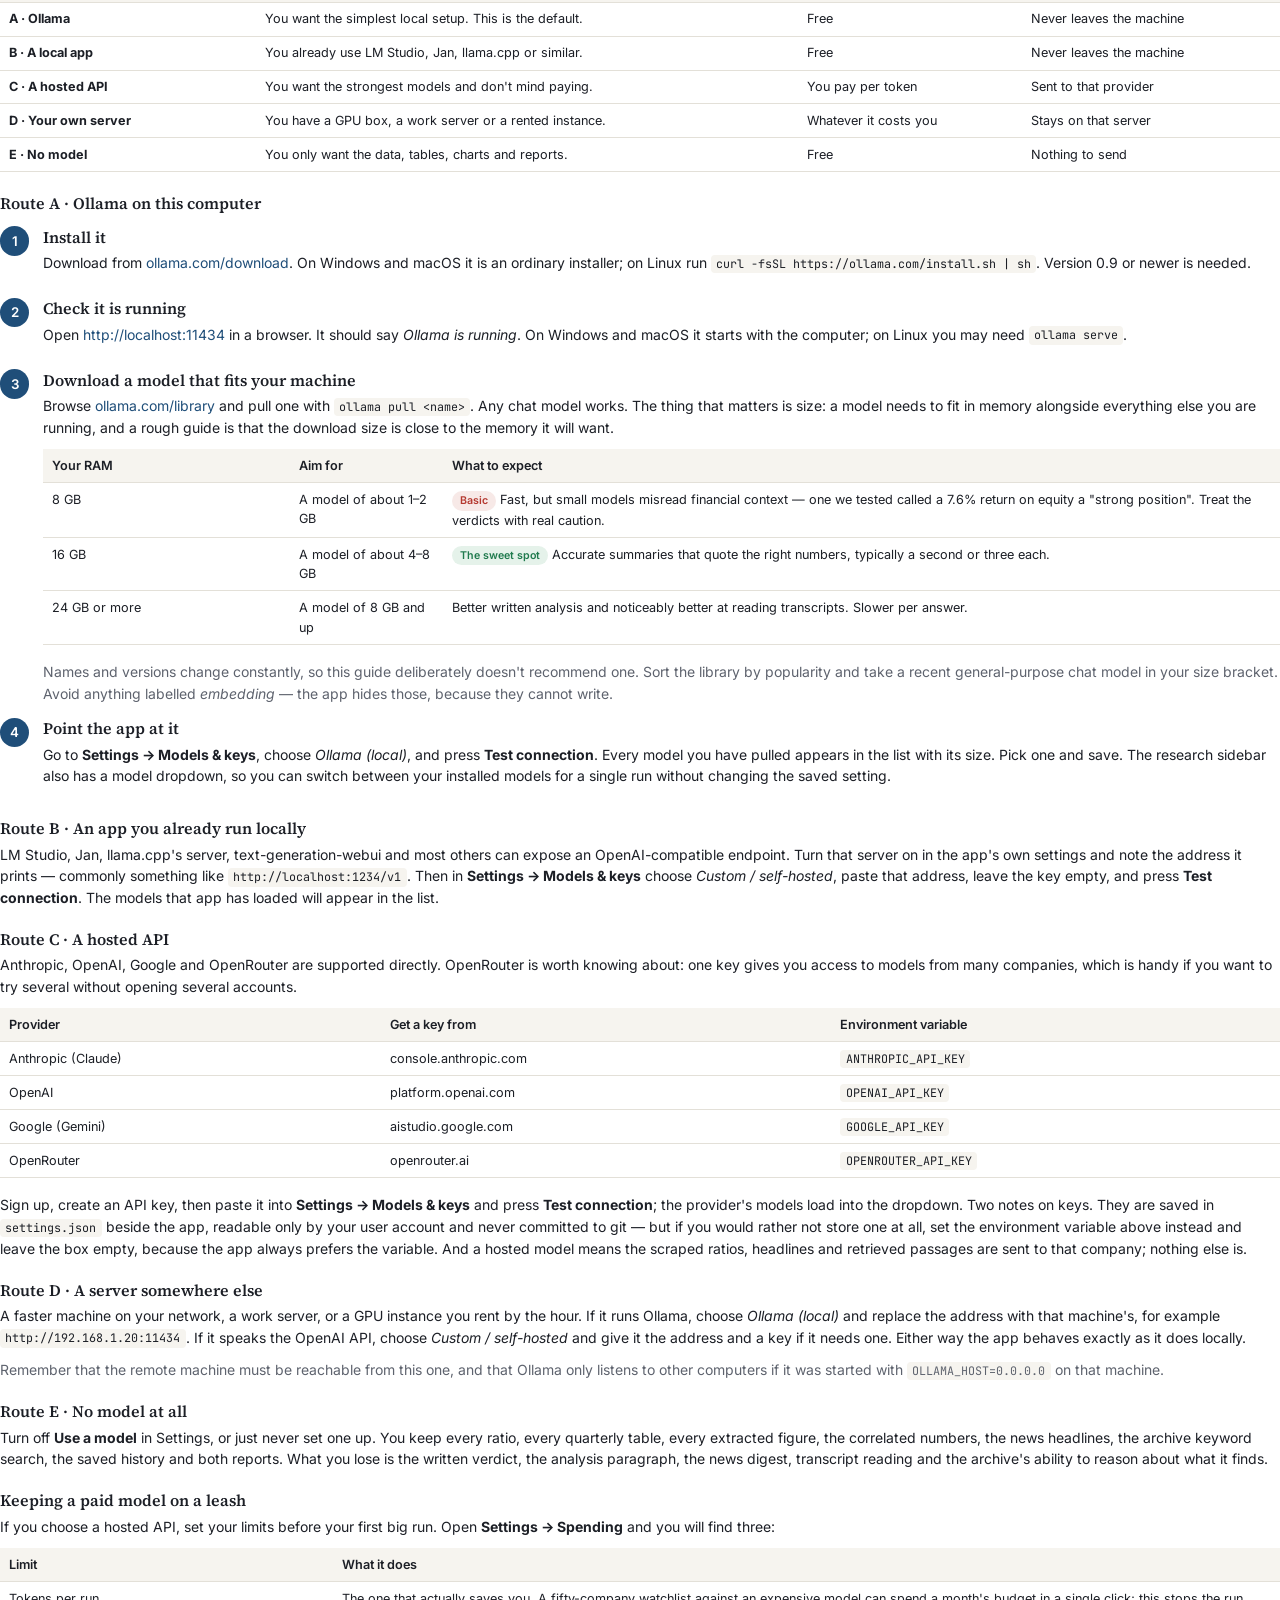
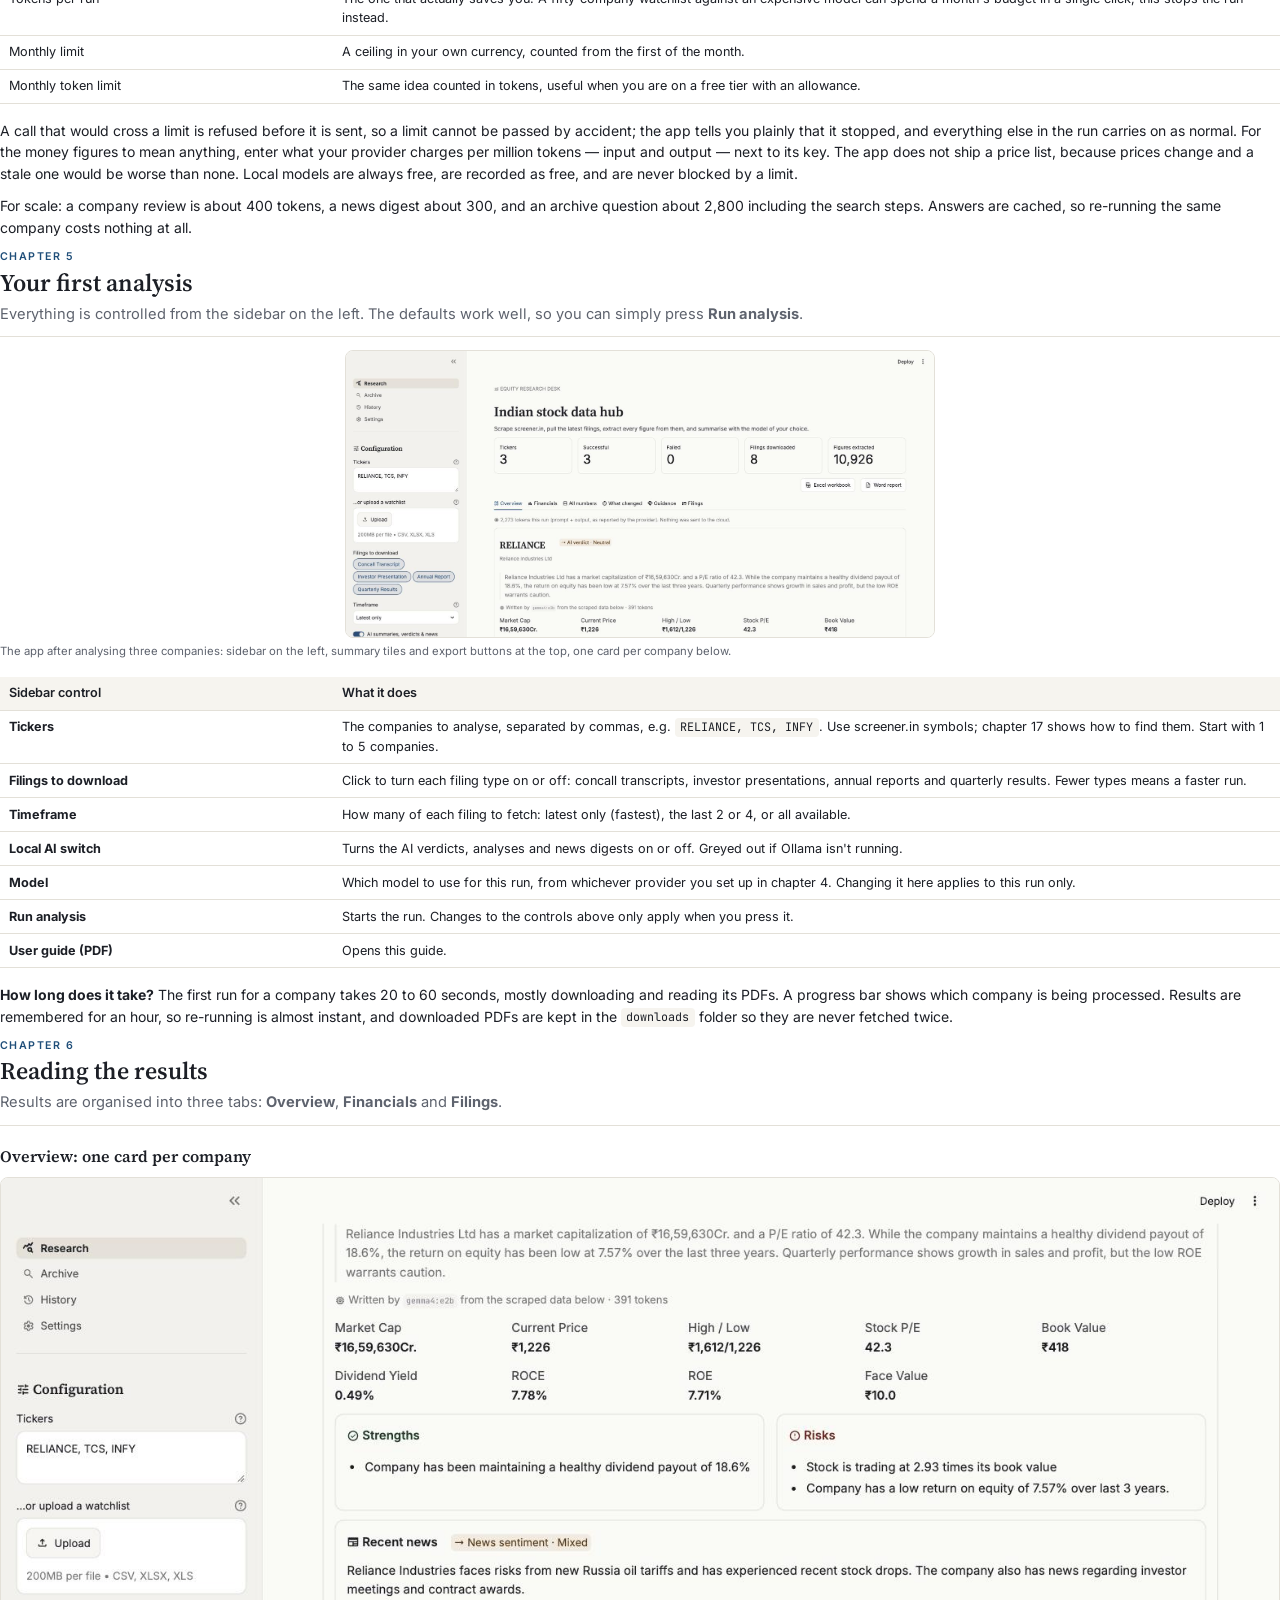
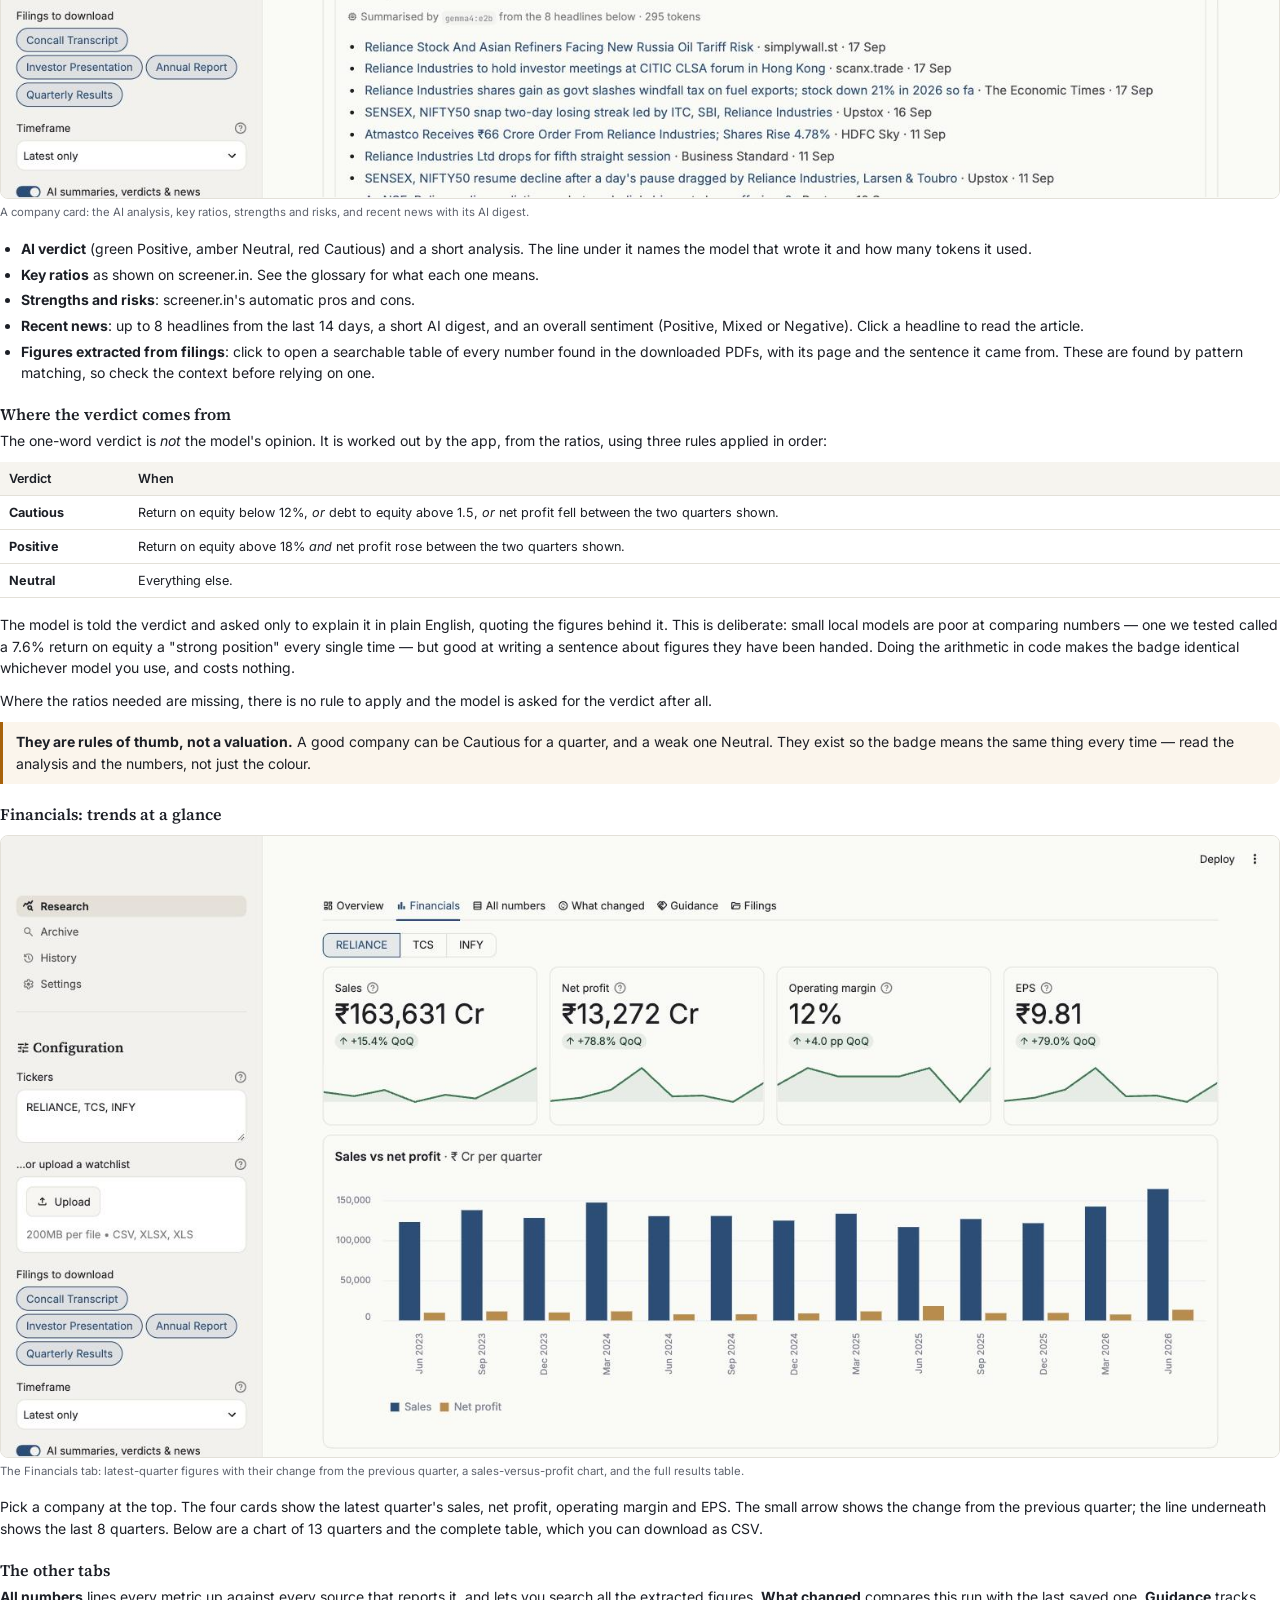
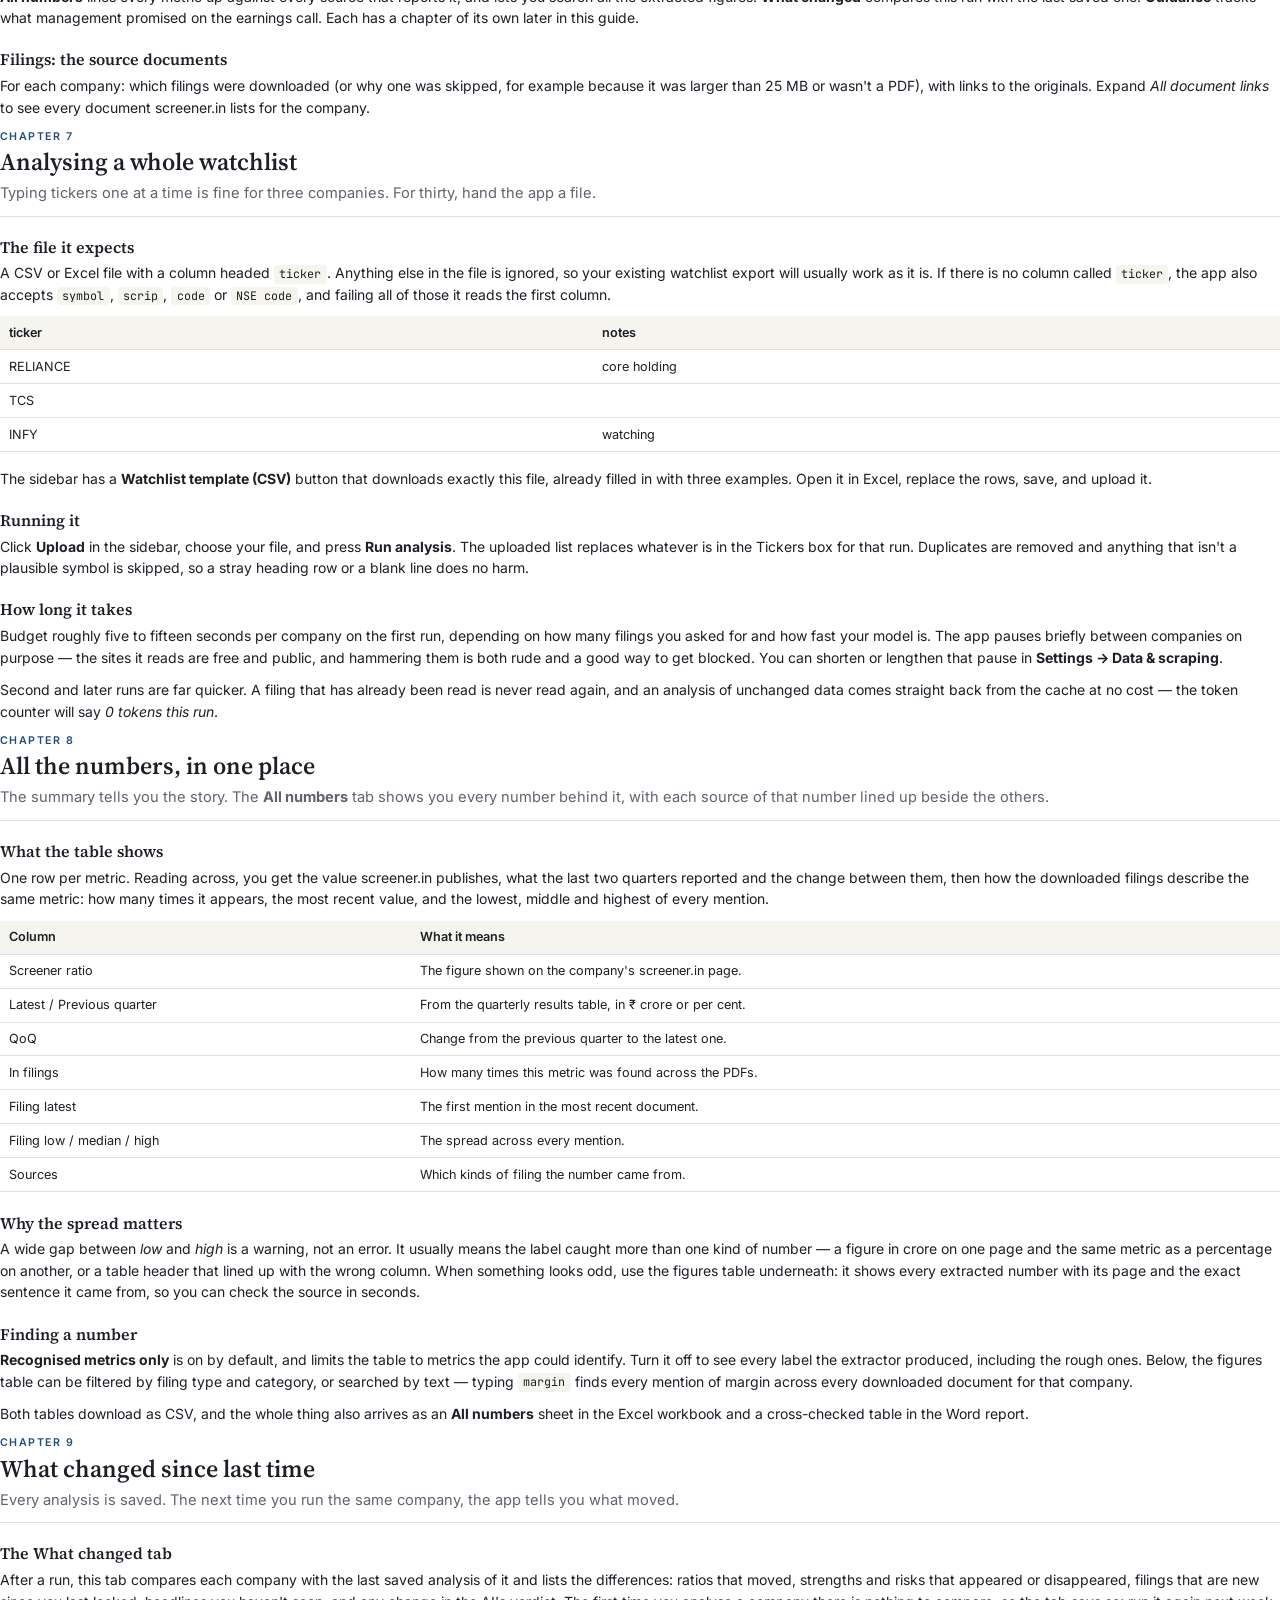
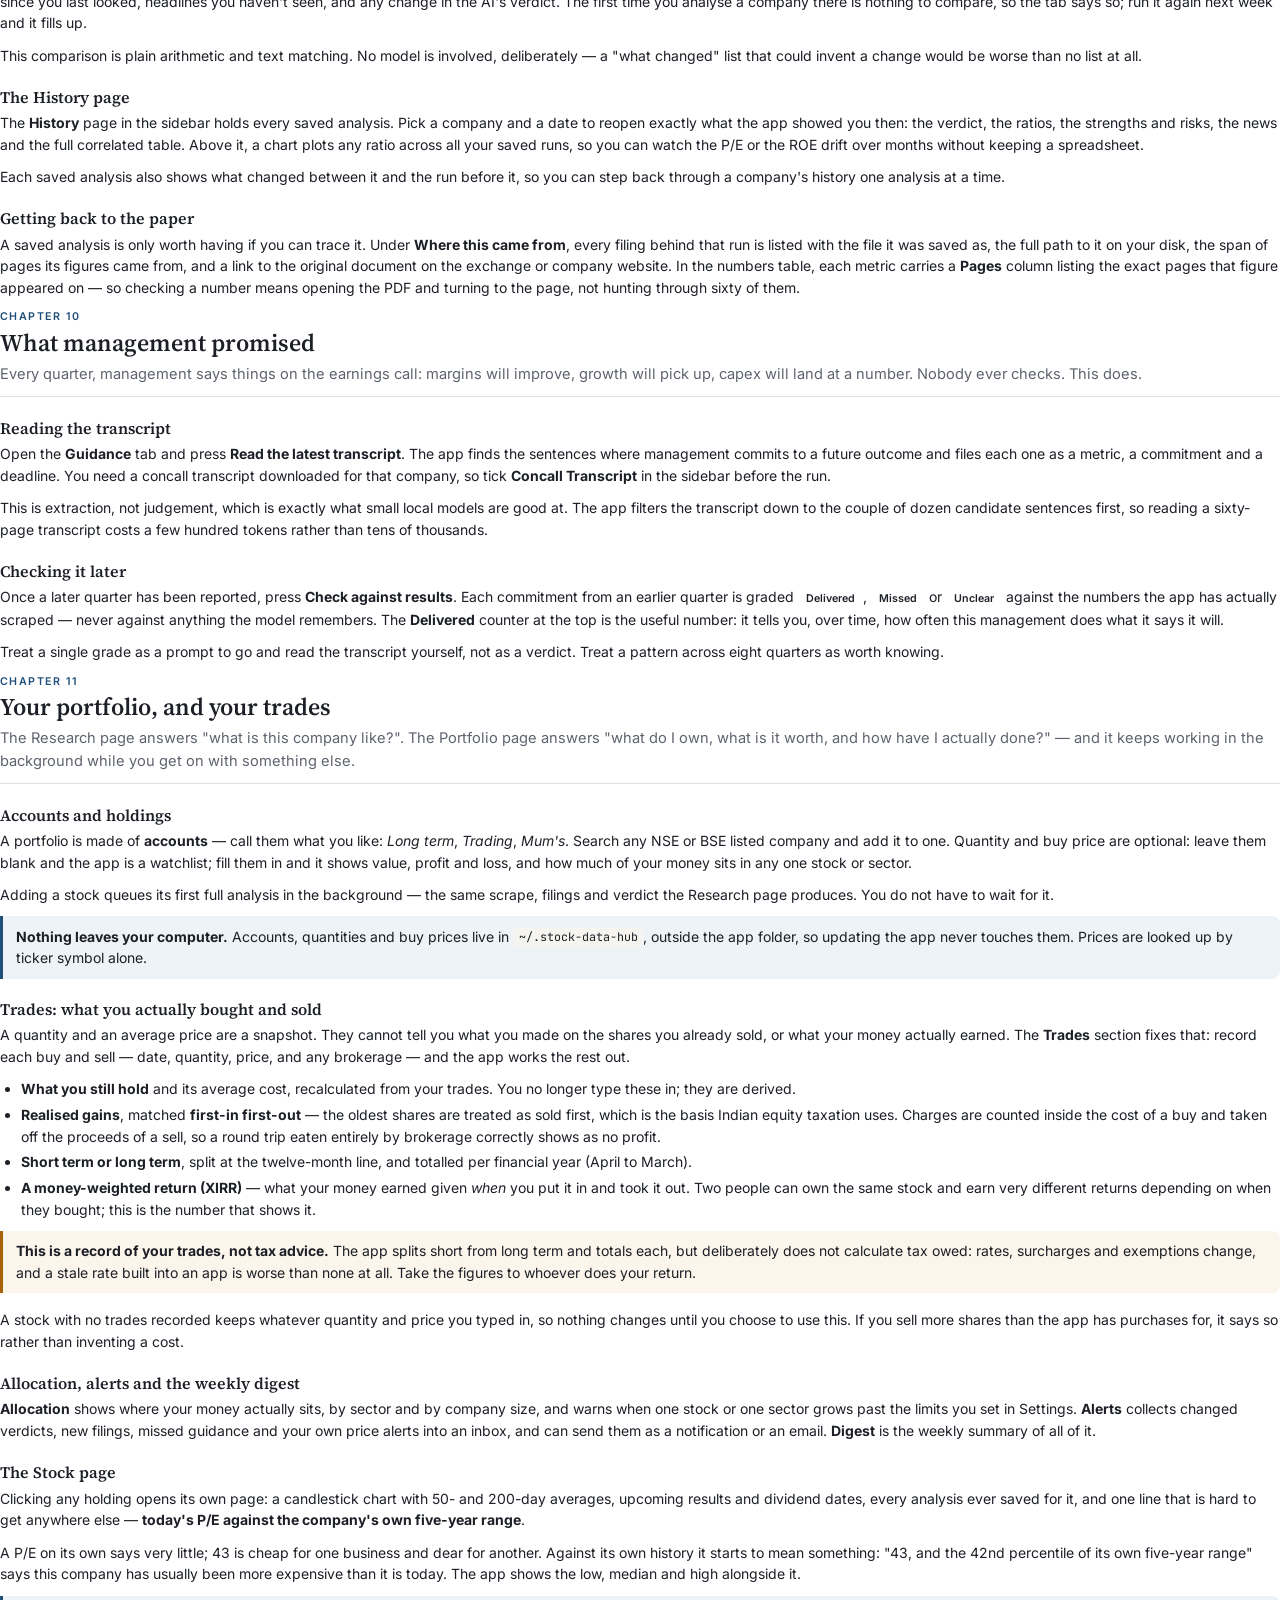
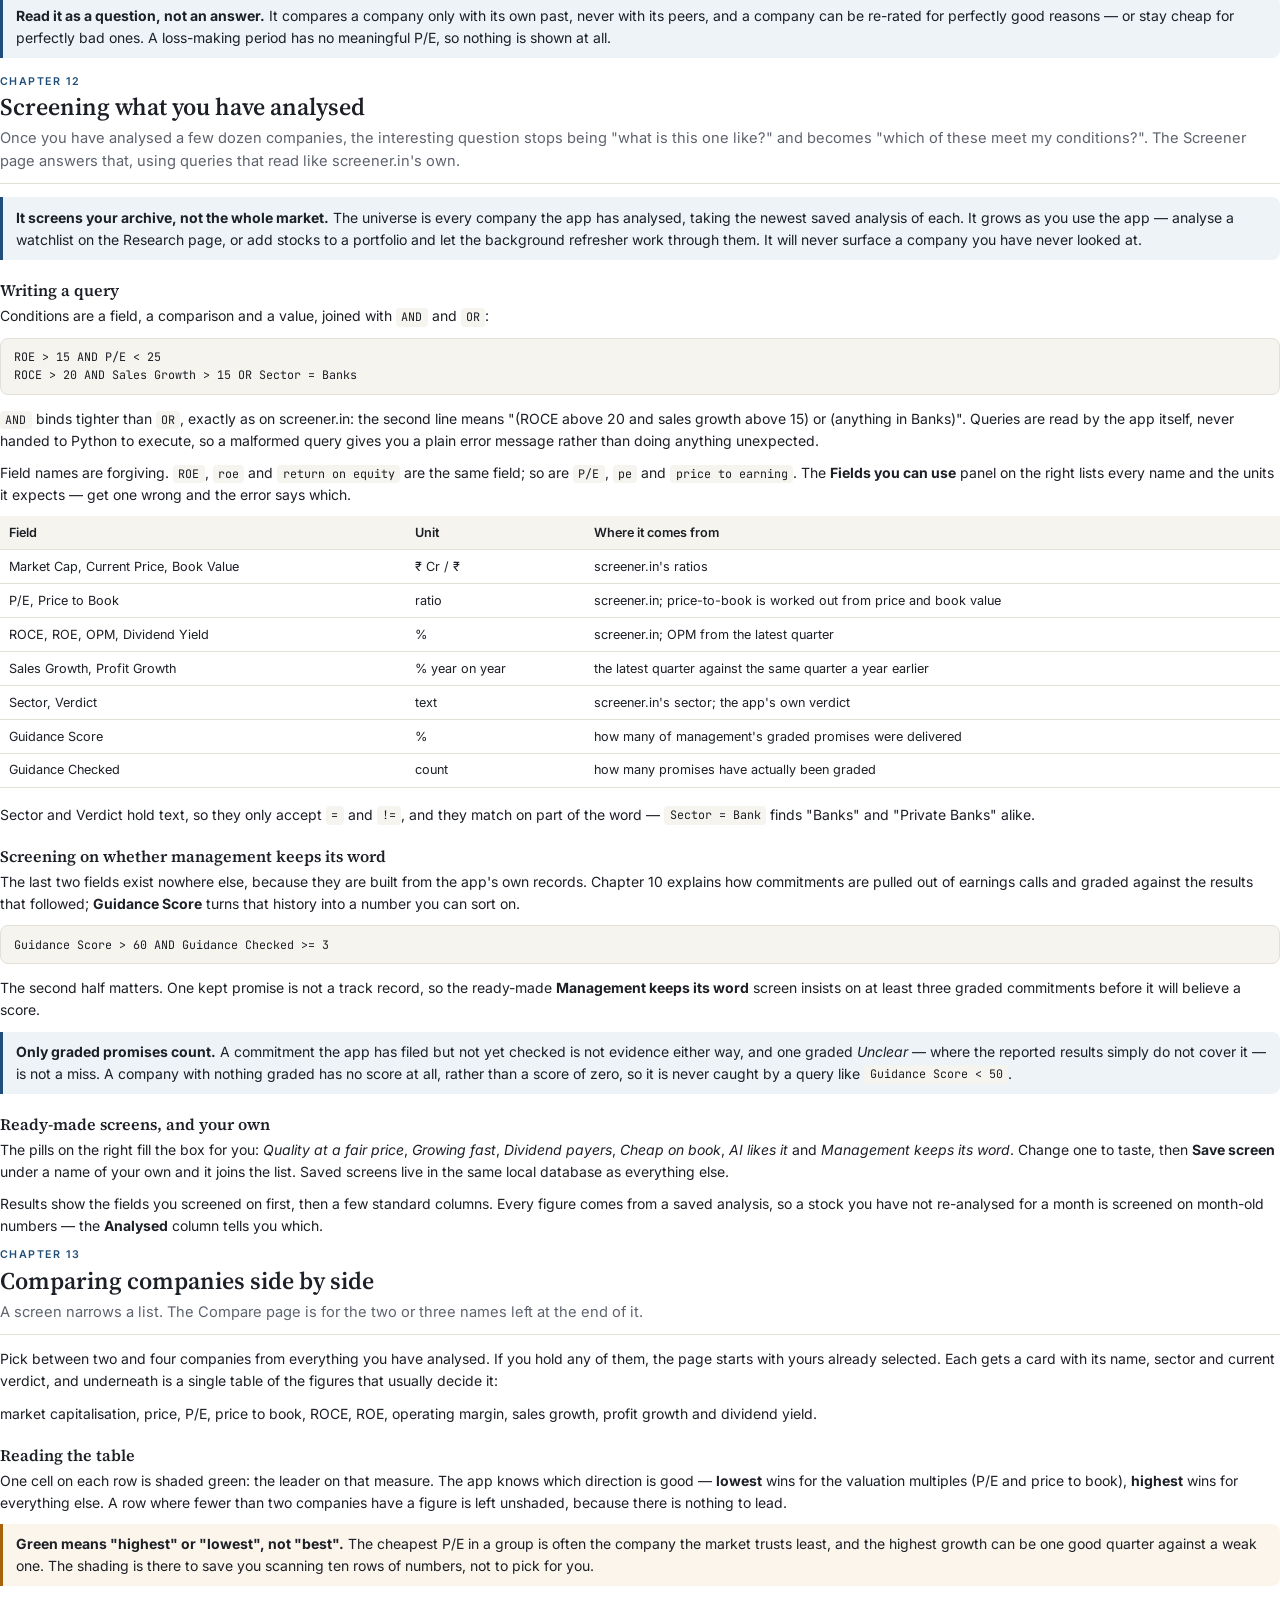
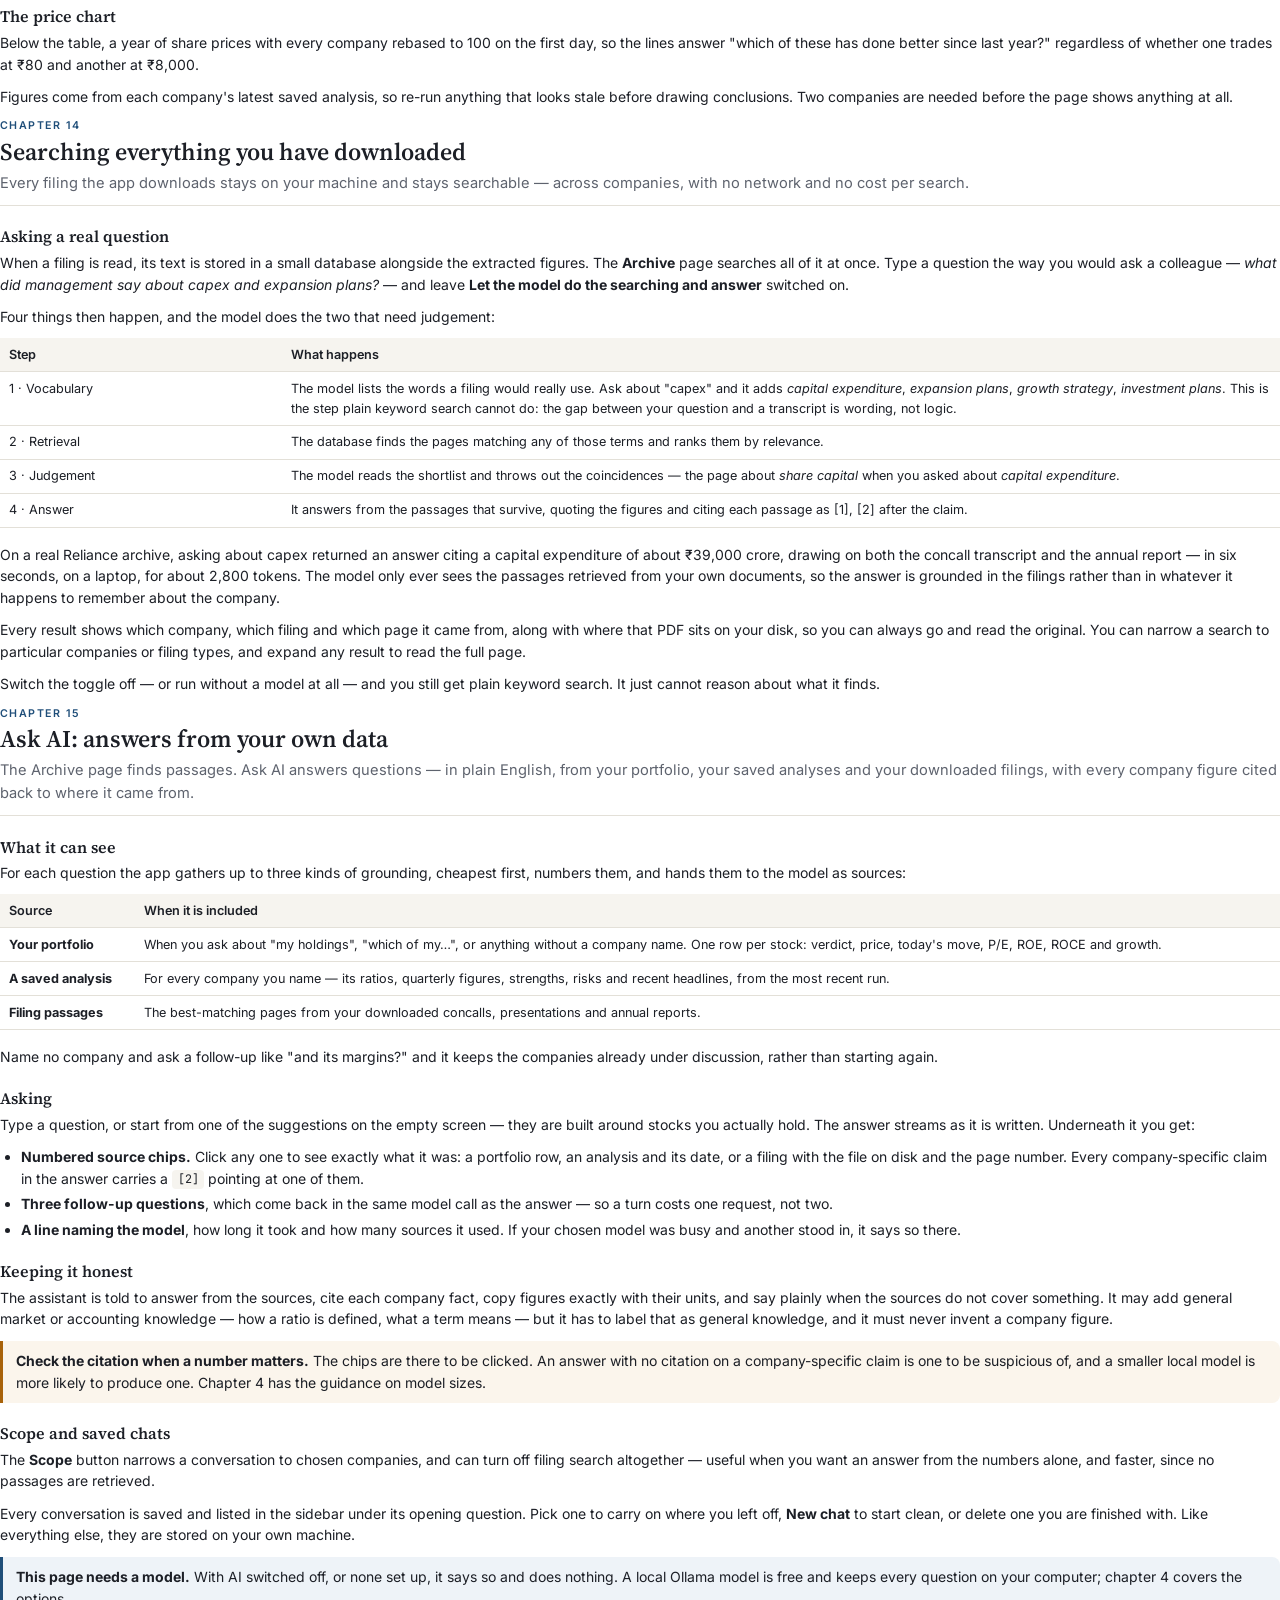
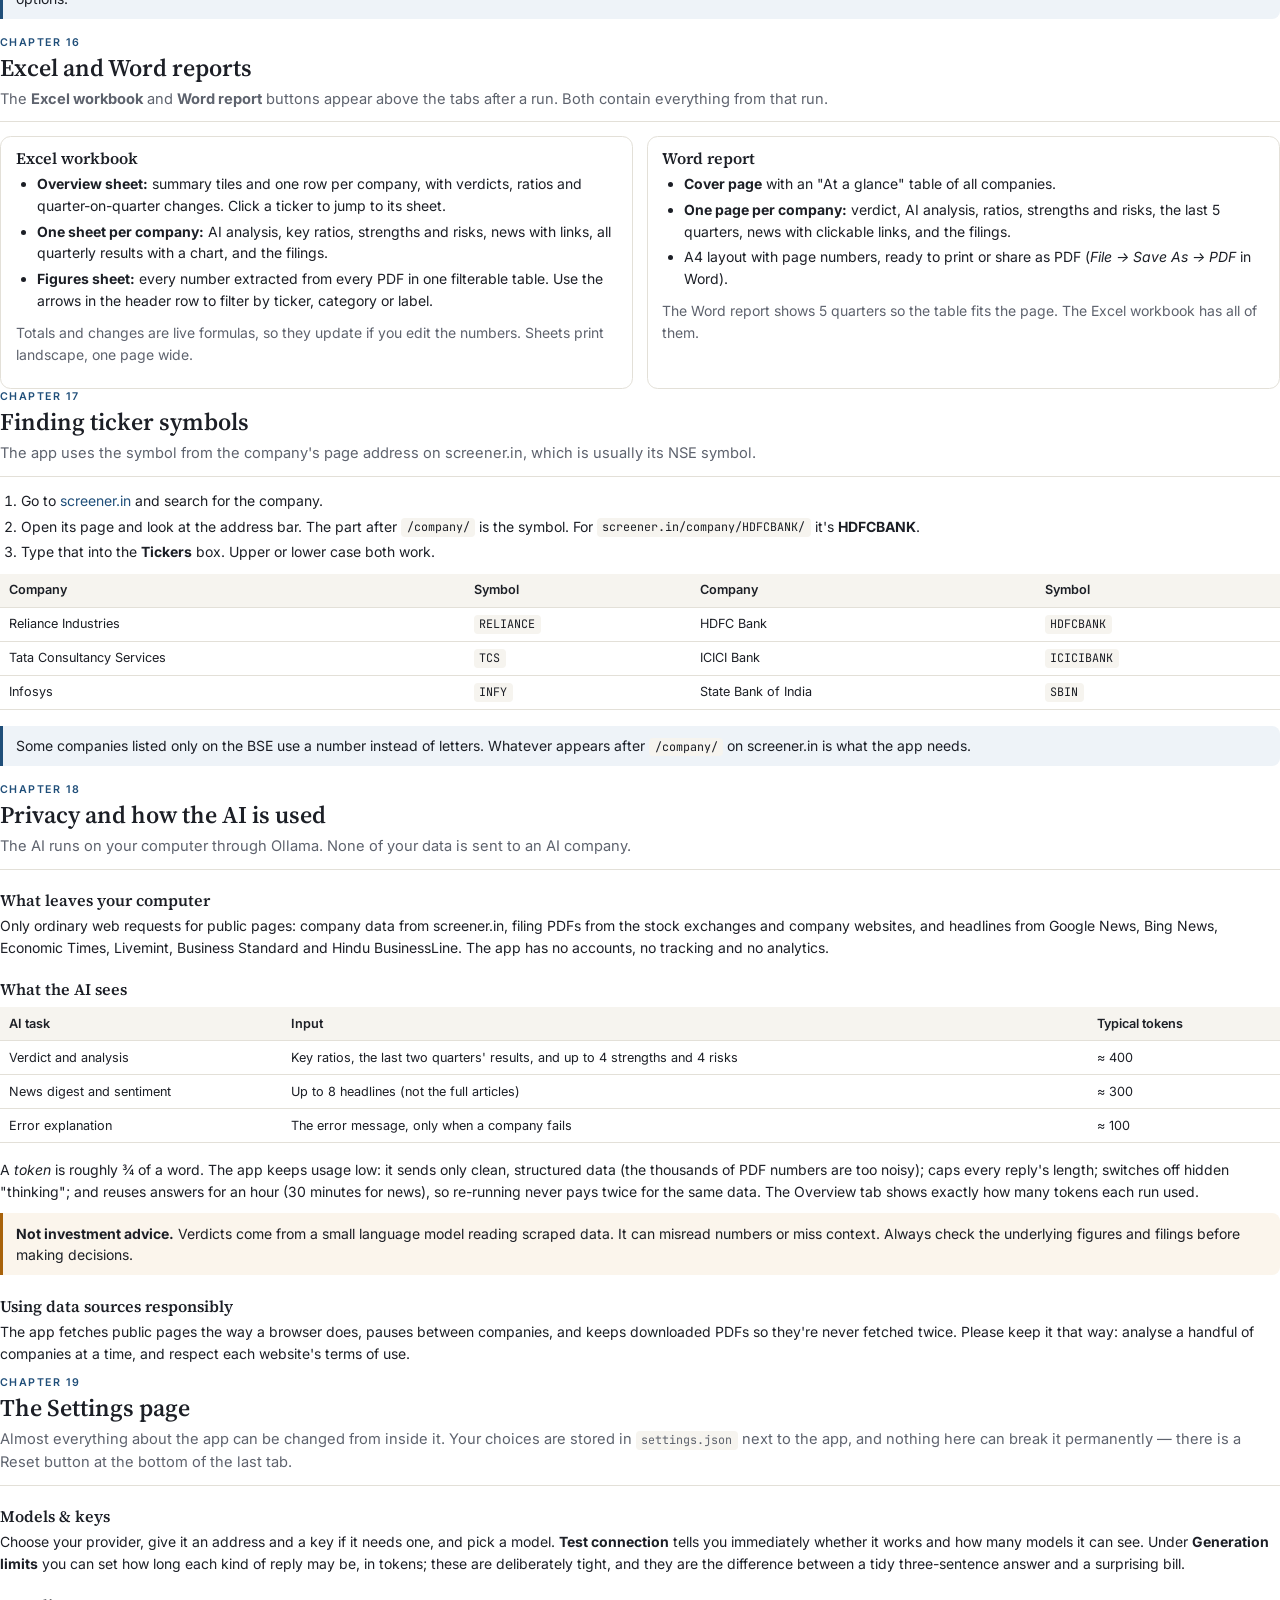
==== commit 07f27924: "Guide: chapters for Screener, Compare and Ask AI The last three pages with no chapter of their own. " ====
--- a/docs/user_guide.html
+++ b/docs/user_guide.html
@@ -97,16 +97,19 @@
     <div><span>9</span>What changed since last time</div>
     <div><span>10</span>What management promised</div>
     <div><span>11</span>Your portfolio, and your trades</div>
-    <div><span>12</span>Searching everything you have downloaded</div>
-    <div><span>13</span>Excel and Word reports</div>
-    <div><span>14</span>Finding ticker symbols</div>
-    <div><span>15</span>Privacy and how the AI is used</div>
-    <div><span>16</span>The Settings page</div>
-    <div><span>17</span>Keeping it light, and starting it automatically</div>
-    <div><span>18</span>Troubleshooting</div>
-    <div><span>19</span>Glossary</div>
-  </div>
-  <div class="bottom">No paid APIs, no accounts, no cloud AI. Not investment advice: see chapter 15.</div>
+    <div><span>12</span>Screening what you have analysed</div>
+    <div><span>13</span>Comparing companies side by side</div>
+    <div><span>14</span>Searching everything you have downloaded</div>
+    <div><span>15</span>Ask AI: answers from your own data</div>
+    <div><span>16</span>Excel and Word reports</div>
+    <div><span>17</span>Finding ticker symbols</div>
+    <div><span>18</span>Privacy and how the AI is used</div>
+    <div><span>19</span>The Settings page</div>
+    <div><span>20</span>Keeping it light, and starting it automatically</div>
+    <div><span>21</span>Troubleshooting</div>
+    <div><span>22</span>Glossary</div>
+  </div>
+  <div class="bottom">No paid APIs, no accounts, no cloud AI. Not investment advice: see chapter 18.</div>
 </section>
 
 <!-- ============================ 1 ============================ -->
@@ -302,7 +305,7 @@
   <figure><img src="images/overview.jpg" alt="The app after an analysis" style="max-height:76mm; width:auto; margin:0 auto"><figcaption>The app after analysing three companies: sidebar on the left, summary tiles and export buttons at the top, one card per company below.</figcaption></figure>
   <table>
     <tr><th style="width:26%">Sidebar control</th><th>What it does</th></tr>
-    <tr><td><strong>Tickers</strong></td><td>The companies to analyse, separated by commas, e.g. <code>RELIANCE, TCS, INFY</code>. Use screener.in symbols; chapter 14 shows how to find them. Start with 1 to 5 companies.</td></tr>
+    <tr><td><strong>Tickers</strong></td><td>The companies to analyse, separated by commas, e.g. <code>RELIANCE, TCS, INFY</code>. Use screener.in symbols; chapter 17 shows how to find them. Start with 1 to 5 companies.</td></tr>
     <tr><td><strong>Filings to download</strong></td><td>Click to turn each filing type on or off: concall transcripts, investor presentations, annual reports and quarterly results. Fewer types means a faster run.</td></tr>
     <tr><td><strong>Timeframe</strong></td><td>How many of each filing to fetch: latest only (fastest), the last 2 or 4, or all available.</td></tr>
     <tr><td><strong>Local AI switch</strong></td><td>Turns the AI verdicts, analyses and news digests on or off. Greyed out if Ollama isn't running.</td></tr>
@@ -472,6 +475,66 @@
 
 <section class="chapter">
   <div class="kicker">Chapter 12</div>
+  <h2>Screening what you have analysed</h2>
+  <p class="intro">Once you have analysed a few dozen companies, the interesting question stops being "what is this one like?" and becomes "which of these meet my conditions?". The Screener page answers that, using queries that read like screener.in's own.</p>
+
+  <div class="note">
+    <b>It screens your archive, not the whole market.</b> The universe is every company the app has analysed, taking the newest saved analysis of each. It grows as you use the app — analyse a watchlist on the Research page, or add stocks to a portfolio and let the background refresher work through them. It will never surface a company you have never looked at.
+  </div>
+
+  <h3>Writing a query</h3>
+  <p>Conditions are a field, a comparison and a value, joined with <code>AND</code> and <code>OR</code>:</p>
+  <pre><code>ROE &gt; 15 AND P/E &lt; 25
+ROCE &gt; 20 AND Sales Growth &gt; 15 OR Sector = Banks</code></pre>
+  <p><code>AND</code> binds tighter than <code>OR</code>, exactly as on screener.in: the second line means "(ROCE above 20 and sales growth above 15) or (anything in Banks)". Queries are read by the app itself, never handed to Python to execute, so a malformed query gives you a plain error message rather than doing anything unexpected.</p>
+  <p>Field names are forgiving. <code>ROE</code>, <code>roe</code> and <code>return on equity</code> are the same field; so are <code>P/E</code>, <code>pe</code> and <code>price to earning</code>. The <b>Fields you can use</b> panel on the right lists every name and the units it expects — get one wrong and the error says which.</p>
+
+  <table>
+    <tr><th>Field</th><th>Unit</th><th>Where it comes from</th></tr>
+    <tr><td>Market Cap, Current Price, Book Value</td><td>₹ Cr / ₹</td><td>screener.in's ratios</td></tr>
+    <tr><td>P/E, Price to Book</td><td>ratio</td><td>screener.in; price-to-book is worked out from price and book value</td></tr>
+    <tr><td>ROCE, ROE, OPM, Dividend Yield</td><td>%</td><td>screener.in; OPM from the latest quarter</td></tr>
+    <tr><td>Sales Growth, Profit Growth</td><td>% year on year</td><td>the latest quarter against the same quarter a year earlier</td></tr>
+    <tr><td>Sector, Verdict</td><td>text</td><td>screener.in's sector; the app's own verdict</td></tr>
+    <tr><td>Guidance Score</td><td>%</td><td>how many of management's graded promises were delivered</td></tr>
+    <tr><td>Guidance Checked</td><td>count</td><td>how many promises have actually been graded</td></tr>
+  </table>
+  <p>Sector and Verdict hold text, so they only accept <code>=</code> and <code>!=</code>, and they match on part of the word — <code>Sector = Bank</code> finds "Banks" and "Private Banks" alike.</p>
+
+  <h3>Screening on whether management keeps its word</h3>
+  <p>The last two fields exist nowhere else, because they are built from the app's own records. Chapter 10 explains how commitments are pulled out of earnings calls and graded against the results that followed; <b>Guidance Score</b> turns that history into a number you can sort on.</p>
+  <pre><code>Guidance Score &gt; 60 AND Guidance Checked &gt;= 3</code></pre>
+  <p>The second half matters. One kept promise is not a track record, so the ready-made <b>Management keeps its word</b> screen insists on at least three graded commitments before it will believe a score.</p>
+  <div class="note">
+    <b>Only graded promises count.</b> A commitment the app has filed but not yet checked is not evidence either way, and one graded <i>Unclear</i> — where the reported results simply do not cover it — is not a miss. A company with nothing graded has no score at all, rather than a score of zero, so it is never caught by a query like <code>Guidance Score &lt; 50</code>.
+  </div>
+
+  <h3>Ready-made screens, and your own</h3>
+  <p>The pills on the right fill the box for you: <i>Quality at a fair price</i>, <i>Growing fast</i>, <i>Dividend payers</i>, <i>Cheap on book</i>, <i>AI likes it</i> and <i>Management keeps its word</i>. Change one to taste, then <b>Save screen</b> under a name of your own and it joins the list. Saved screens live in the same local database as everything else.</p>
+  <p>Results show the fields you screened on first, then a few standard columns. Every figure comes from a saved analysis, so a stock you have not re-analysed for a month is screened on month-old numbers — the <b>Analysed</b> column tells you which.</p>
+</section>
+
+<section class="chapter">
+  <div class="kicker">Chapter 13</div>
+  <h2>Comparing companies side by side</h2>
+  <p class="intro">A screen narrows a list. The Compare page is for the two or three names left at the end of it.</p>
+
+  <p>Pick between two and four companies from everything you have analysed. If you hold any of them, the page starts with yours already selected. Each gets a card with its name, sector and current verdict, and underneath is a single table of the figures that usually decide it:</p>
+  <p>market capitalisation, price, P/E, price to book, ROCE, ROE, operating margin, sales growth, profit growth and dividend yield.</p>
+
+  <h3>Reading the table</h3>
+  <p>One cell on each row is shaded green: the leader on that measure. The app knows which direction is good — <b>lowest</b> wins for the valuation multiples (P/E and price to book), <b>highest</b> wins for everything else. A row where fewer than two companies have a figure is left unshaded, because there is nothing to lead.</p>
+  <div class="note warn">
+    <b>Green means "highest" or "lowest", not "best".</b> The cheapest P/E in a group is often the company the market trusts least, and the highest growth can be one good quarter against a weak one. The shading is there to save you scanning ten rows of numbers, not to pick for you.
+  </div>
+
+  <h3>The price chart</h3>
+  <p>Below the table, a year of share prices with every company rebased to 100 on the first day, so the lines answer "which of these has done better since last year?" regardless of whether one trades at ₹80 and another at ₹8,000.</p>
+  <p>Figures come from each company's latest saved analysis, so re-run anything that looks stale before drawing conclusions. Two companies are needed before the page shows anything at all.</p>
+</section>
+
+<section class="chapter">
+  <div class="kicker">Chapter 14</div>
   <h2>Searching everything you have downloaded</h2>
   <p class="intro">Every filing the app downloads stays on your machine and stays searchable — across companies, with no network and no cost per search.</p>
 
@@ -490,9 +553,46 @@
   <p>Switch the toggle off — or run without a model at all — and you still get plain keyword search. It just cannot reason about what it finds.</p>
 </section>
 
+<section class="chapter">
+  <div class="kicker">Chapter 15</div>
+  <h2>Ask AI: answers from your own data</h2>
+  <p class="intro">The Archive page finds passages. Ask AI answers questions — in plain English, from your portfolio, your saved analyses and your downloaded filings, with every company figure cited back to where it came from.</p>
+
+  <h3>What it can see</h3>
+  <p>For each question the app gathers up to three kinds of grounding, cheapest first, numbers them, and hands them to the model as sources:</p>
+  <table>
+    <tr><th>Source</th><th>When it is included</th></tr>
+    <tr><td><b>Your portfolio</b></td><td>When you ask about "my holdings", "which of my…", or anything without a company name. One row per stock: verdict, price, today's move, P/E, ROE, ROCE and growth.</td></tr>
+    <tr><td><b>A saved analysis</b></td><td>For every company you name — its ratios, quarterly figures, strengths, risks and recent headlines, from the most recent run.</td></tr>
+    <tr><td><b>Filing passages</b></td><td>The best-matching pages from your downloaded concalls, presentations and annual reports.</td></tr>
+  </table>
+  <p>Name no company and ask a follow-up like "and its margins?" and it keeps the companies already under discussion, rather than starting again.</p>
+
+  <h3>Asking</h3>
+  <p>Type a question, or start from one of the suggestions on the empty screen — they are built around stocks you actually hold. The answer streams as it is written. Underneath it you get:</p>
+  <ul>
+    <li><b>Numbered source chips.</b> Click any one to see exactly what it was: a portfolio row, an analysis and its date, or a filing with the file on disk and the page number. Every company-specific claim in the answer carries a <code>[2]</code> pointing at one of them.</li>
+    <li><b>Three follow-up questions</b>, which come back in the same model call as the answer — so a turn costs one request, not two.</li>
+    <li><b>A line naming the model</b>, how long it took and how many sources it used. If your chosen model was busy and another stood in, it says so there.</li>
+  </ul>
+
+  <h3>Keeping it honest</h3>
+  <p>The assistant is told to answer from the sources, cite each company fact, copy figures exactly with their units, and say plainly when the sources do not cover something. It may add general market or accounting knowledge — how a ratio is defined, what a term means — but it has to label that as general knowledge, and it must never invent a company figure.</p>
+  <div class="note warn">
+    <b>Check the citation when a number matters.</b> The chips are there to be clicked. An answer with no citation on a company-specific claim is one to be suspicious of, and a smaller local model is more likely to produce one. Chapter 4 has the guidance on model sizes.
+  </div>
+
+  <h3>Scope and saved chats</h3>
+  <p>The <b>Scope</b> button narrows a conversation to chosen companies, and can turn off filing search altogether — useful when you want an answer from the numbers alone, and faster, since no passages are retrieved.</p>
+  <p>Every conversation is saved and listed in the sidebar under its opening question. Pick one to carry on where you left off, <b>New chat</b> to start clean, or delete one you are finished with. Like everything else, they are stored on your own machine.</p>
+  <div class="note">
+    <b>This page needs a model.</b> With AI switched off, or none set up, it says so and does nothing. A local Ollama model is free and keeps every question on your computer; chapter 4 covers the options.
+  </div>
+</section>
+
 <!-- ============================ 7 ============================ -->
 <section class="chapter">
-  <div class="kicker">Chapter 13</div>
+  <div class="kicker">Chapter 16</div>
   <h2>Excel and Word reports</h2>
   <p class="intro">The <strong>Excel workbook</strong> and <strong>Word report</strong> buttons appear above the tabs after a run. Both contain everything from that run.</p>
   <div class="grid2">
@@ -519,7 +619,7 @@
 
 <!-- ============================ 8 ============================ -->
 <section class="chapter">
-  <div class="kicker">Chapter 14</div>
+  <div class="kicker">Chapter 17</div>
   <h2>Finding ticker symbols</h2>
   <p class="intro">The app uses the symbol from the company's page address on screener.in, which is usually its NSE symbol.</p>
   <ol>
@@ -538,7 +638,7 @@
 
 <!-- ============================ 9 ============================ -->
 <section class="chapter">
-  <div class="kicker">Chapter 15</div>
+  <div class="kicker">Chapter 18</div>
   <h2>Privacy and how the AI is used</h2>
   <p class="intro">The AI runs on your computer through Ollama. None of your data is sent to an AI company.</p>
   <h3>What leaves your computer</h3>
@@ -558,7 +658,7 @@
 
 <!-- ============================ 10 ============================ -->
 <section class="chapter">
-  <div class="kicker">Chapter 16</div>
+  <div class="kicker">Chapter 19</div>
   <h2>The Settings page</h2>
   <p class="intro">Almost everything about the app can be changed from inside it. Your choices are stored in <code>settings.json</code> next to the app, and nothing here can break it permanently — there is a Reset button at the bottom of the last tab.</p>
 
@@ -584,7 +684,7 @@
   <p>Accent colour, text size, spacing, chart colours, table height, decimal places, whether metrics show sparklines, and which tabs appear on the research page and in what order. You can also rewrite the subtitle under the app's title. If anything ever looks wrong, switch off <strong>Apply my appearance settings</strong> and the app falls straight back to its built-in theme.</p>
 
   <h3>Performance</h3>
-  <p>How much memory the app is using right now, and every switch that changes it: lean mode, background work, chart preloading, cache sizes and how often held stocks are re-analysed. It is also where you turn on starting the app when you log in. Chapter 17 covers all of it.</p>
+  <p>How much memory the app is using right now, and every switch that changes it: lean mode, background work, chart preloading, cache sizes and how often held stocks are re-analysed. It is also where you turn on starting the app when you log in. Chapter 20 covers all of it.</p>
 
   <h3>Storage &amp; history</h3>
   <p>This is where you decide how long the app remembers things. Each limit can be set to 0, which means keep forever.</p>
@@ -610,7 +710,7 @@
 
 <!-- ============================ PERFORMANCE ============================ -->
 <section class="chapter">
-  <div class="kicker">Chapter 17</div>
+  <div class="kicker">Chapter 20</div>
   <h2>Keeping it light, and starting it automatically</h2>
   <p class="intro">This app is meant to sit in the background — watching prices, re-analysing what you hold, building a digest once a week. So it is built to be something you can forget about: comfortably under 500 MB of memory, and entirely under your control.</p>
 
@@ -649,7 +749,7 @@
 
 <!-- ============================ 11 ============================ -->
 <section class="chapter">
-  <div class="kicker">Chapter 18</div>
+  <div class="kicker">Chapter 21</div>
   <h2>Troubleshooting</h2>
   <p class="intro">Find what you see in the left column.</p>
   <h3>Installing and starting</h3>
@@ -664,7 +764,7 @@
   <h3>Running an analysis</h3>
   <table>
     <tr><th style="width:36%">What you see</th><th>What to do</th></tr>
-    <tr><td>A company shows <strong>Failed</strong></td><td>Usually a wrong symbol: check it on screener.in (chapter 14). It can also be a network problem or the site temporarily limiting requests; wait a few minutes and try again. With AI on, the card explains the problem in plain English.</td></tr>
+    <tr><td>A company shows <strong>Failed</strong></td><td>Usually a wrong symbol: check it on screener.in (chapter 17). It can also be a network problem or the site temporarily limiting requests; wait a few minutes and try again. With AI on, the card explains the problem in plain English.</td></tr>
     <tr><td>A filing says <em>Skipped</em></td><td>It was over 25 MB, or the link led to a web page rather than a PDF. The rest of the analysis is unaffected.</td></tr>
     <tr><td>"No news in the last 14 days"</td><td>Normal for smaller companies. The news sources simply had nothing that named the company.</td></tr>
     <tr><td>Numbers look out of date</td><td>Results are reused for an hour. Use <strong>⋮ → Clear cache</strong>, then run again.</td></tr>
@@ -688,7 +788,7 @@
 
 <!-- ============================ 12 ============================ -->
 <section class="chapter">
-  <div class="kicker">Chapter 19</div>
+  <div class="kicker">Chapter 22</div>
   <h2>Glossary</h2>
   <p class="intro">The terms you'll meet in the app, in plain language.</p>
   <dl>
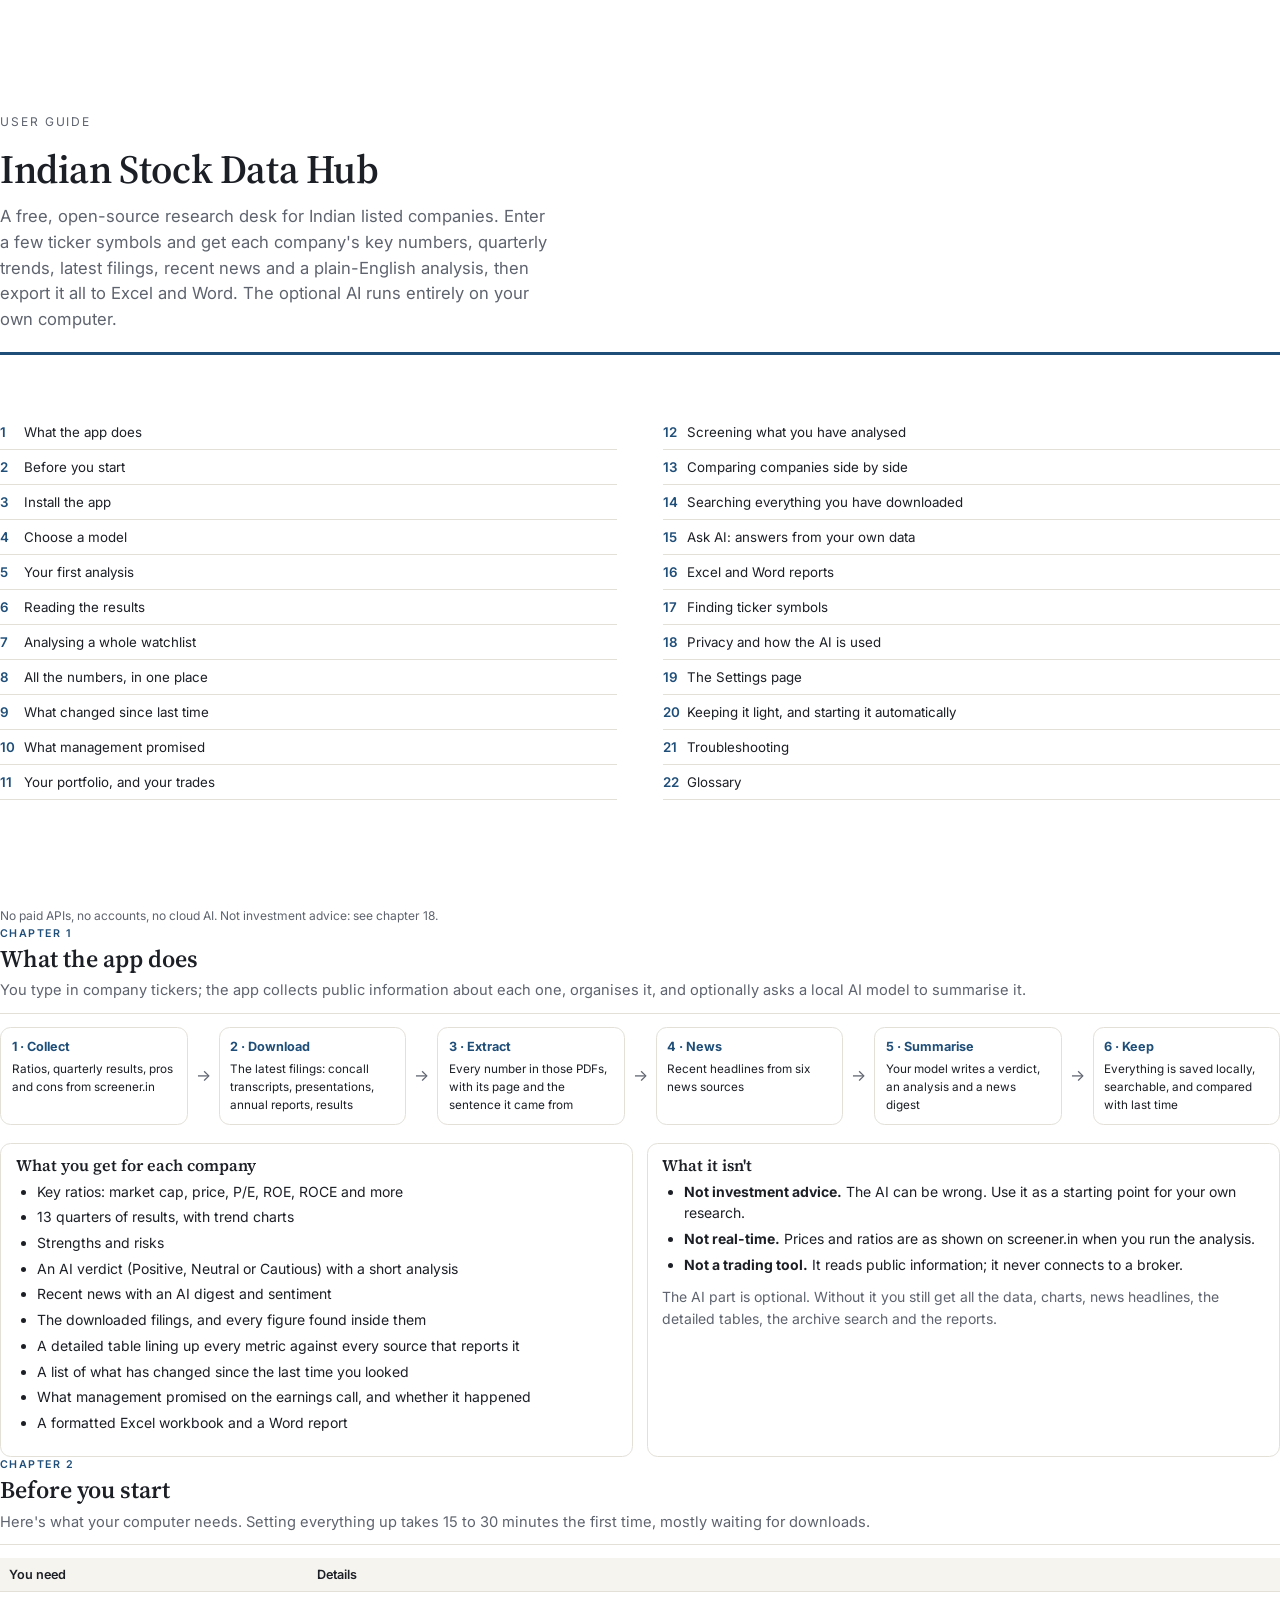
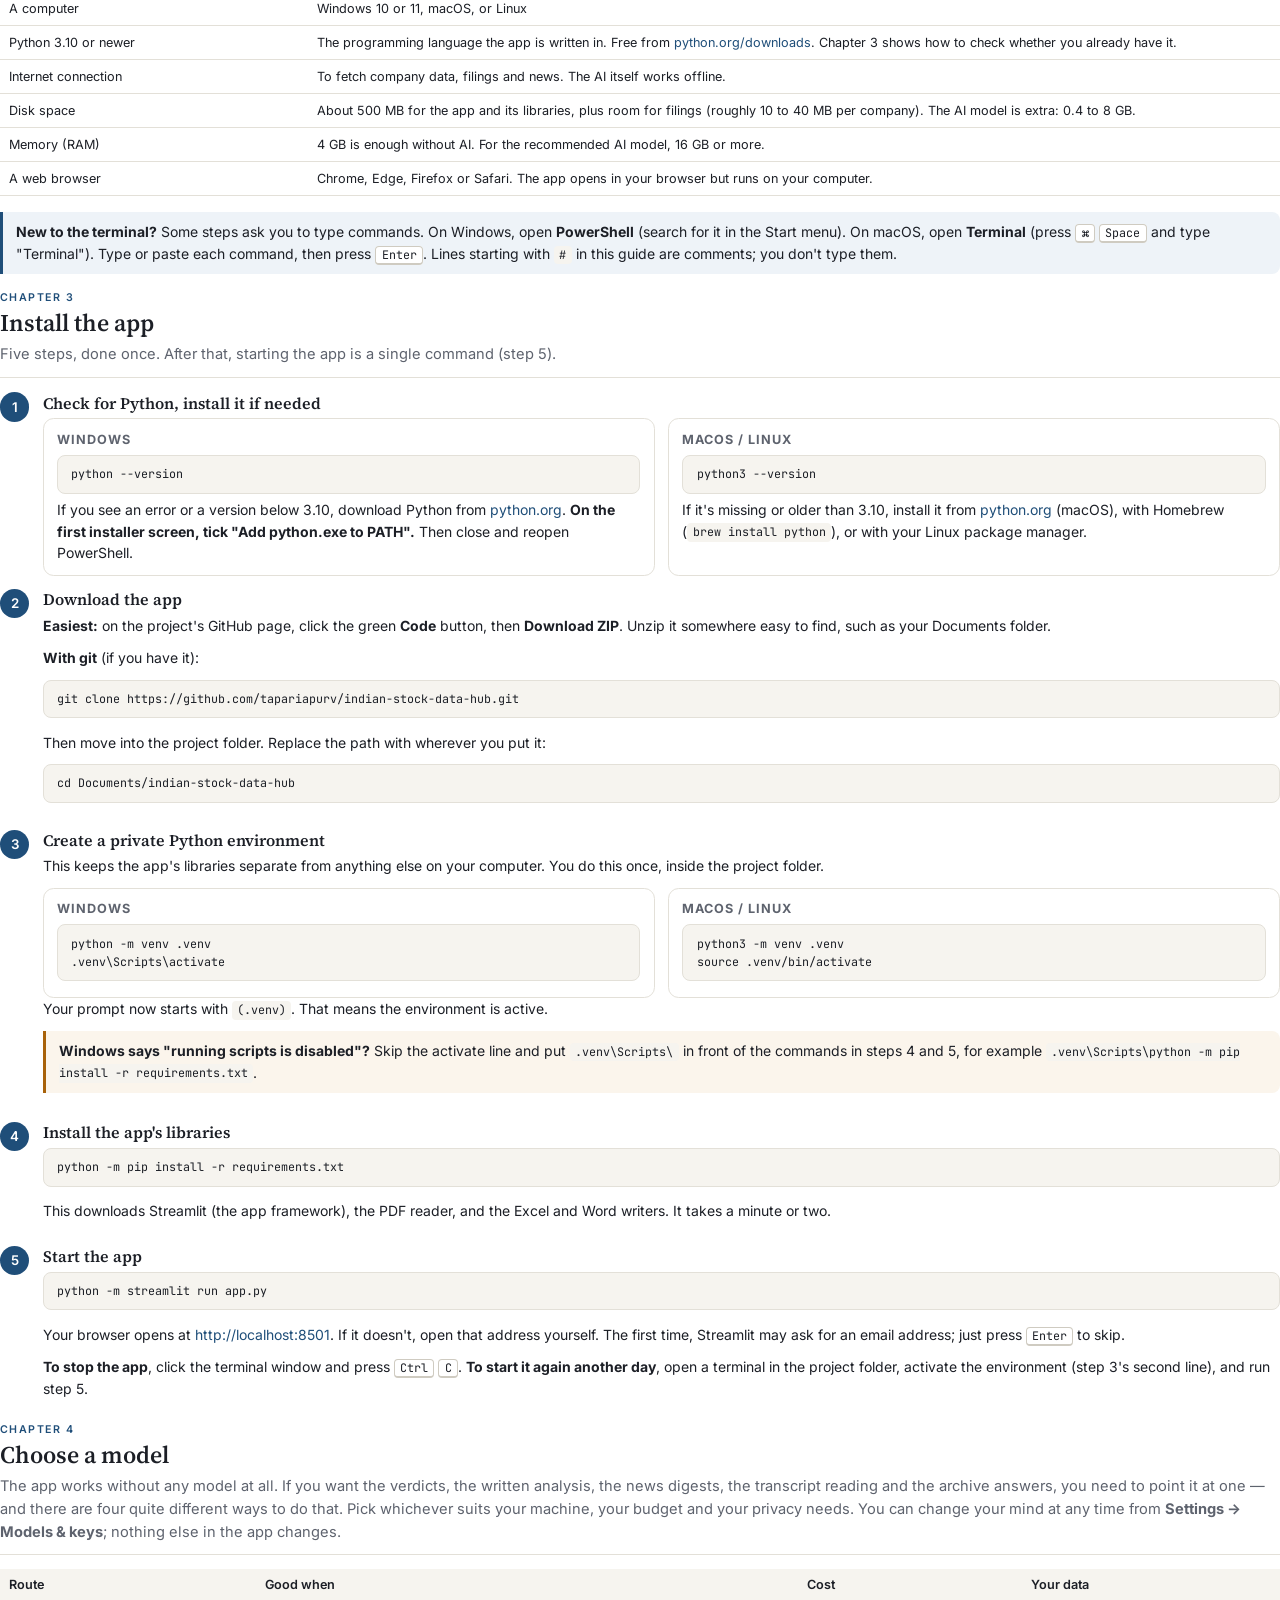
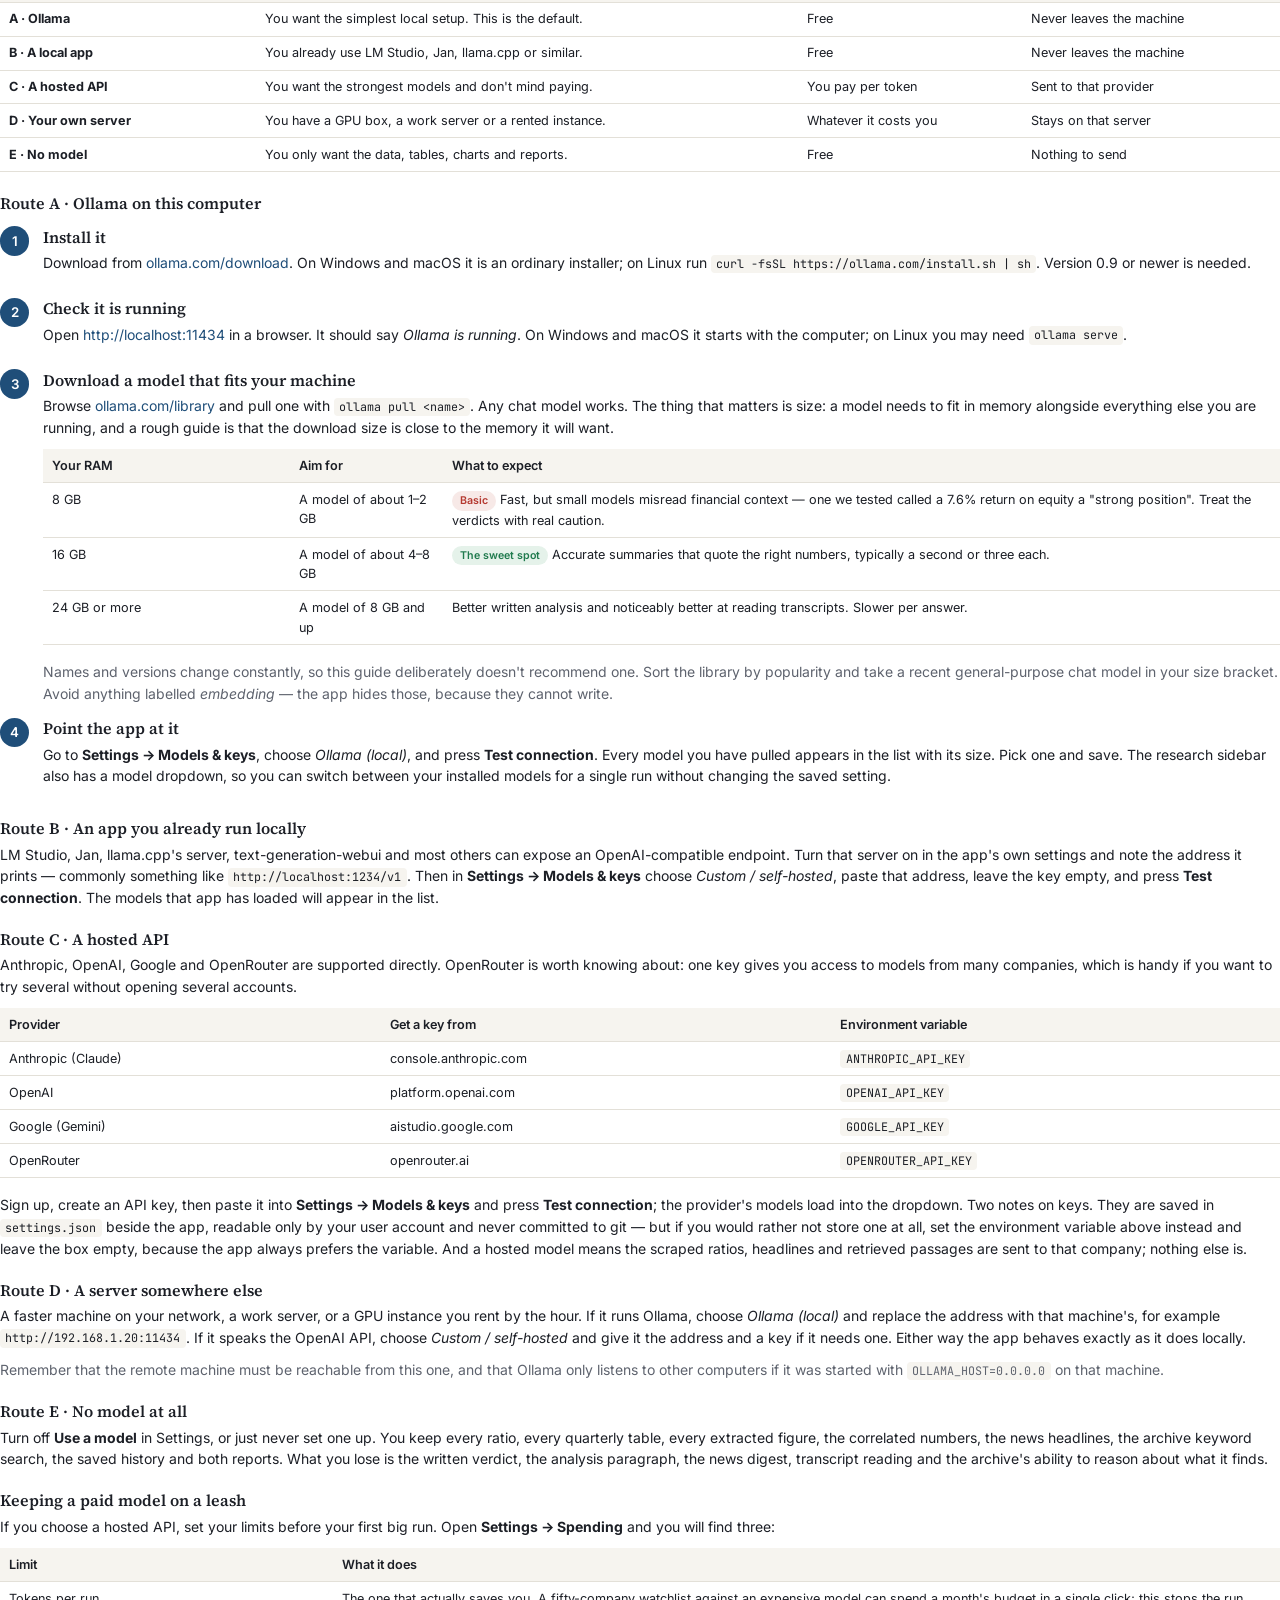
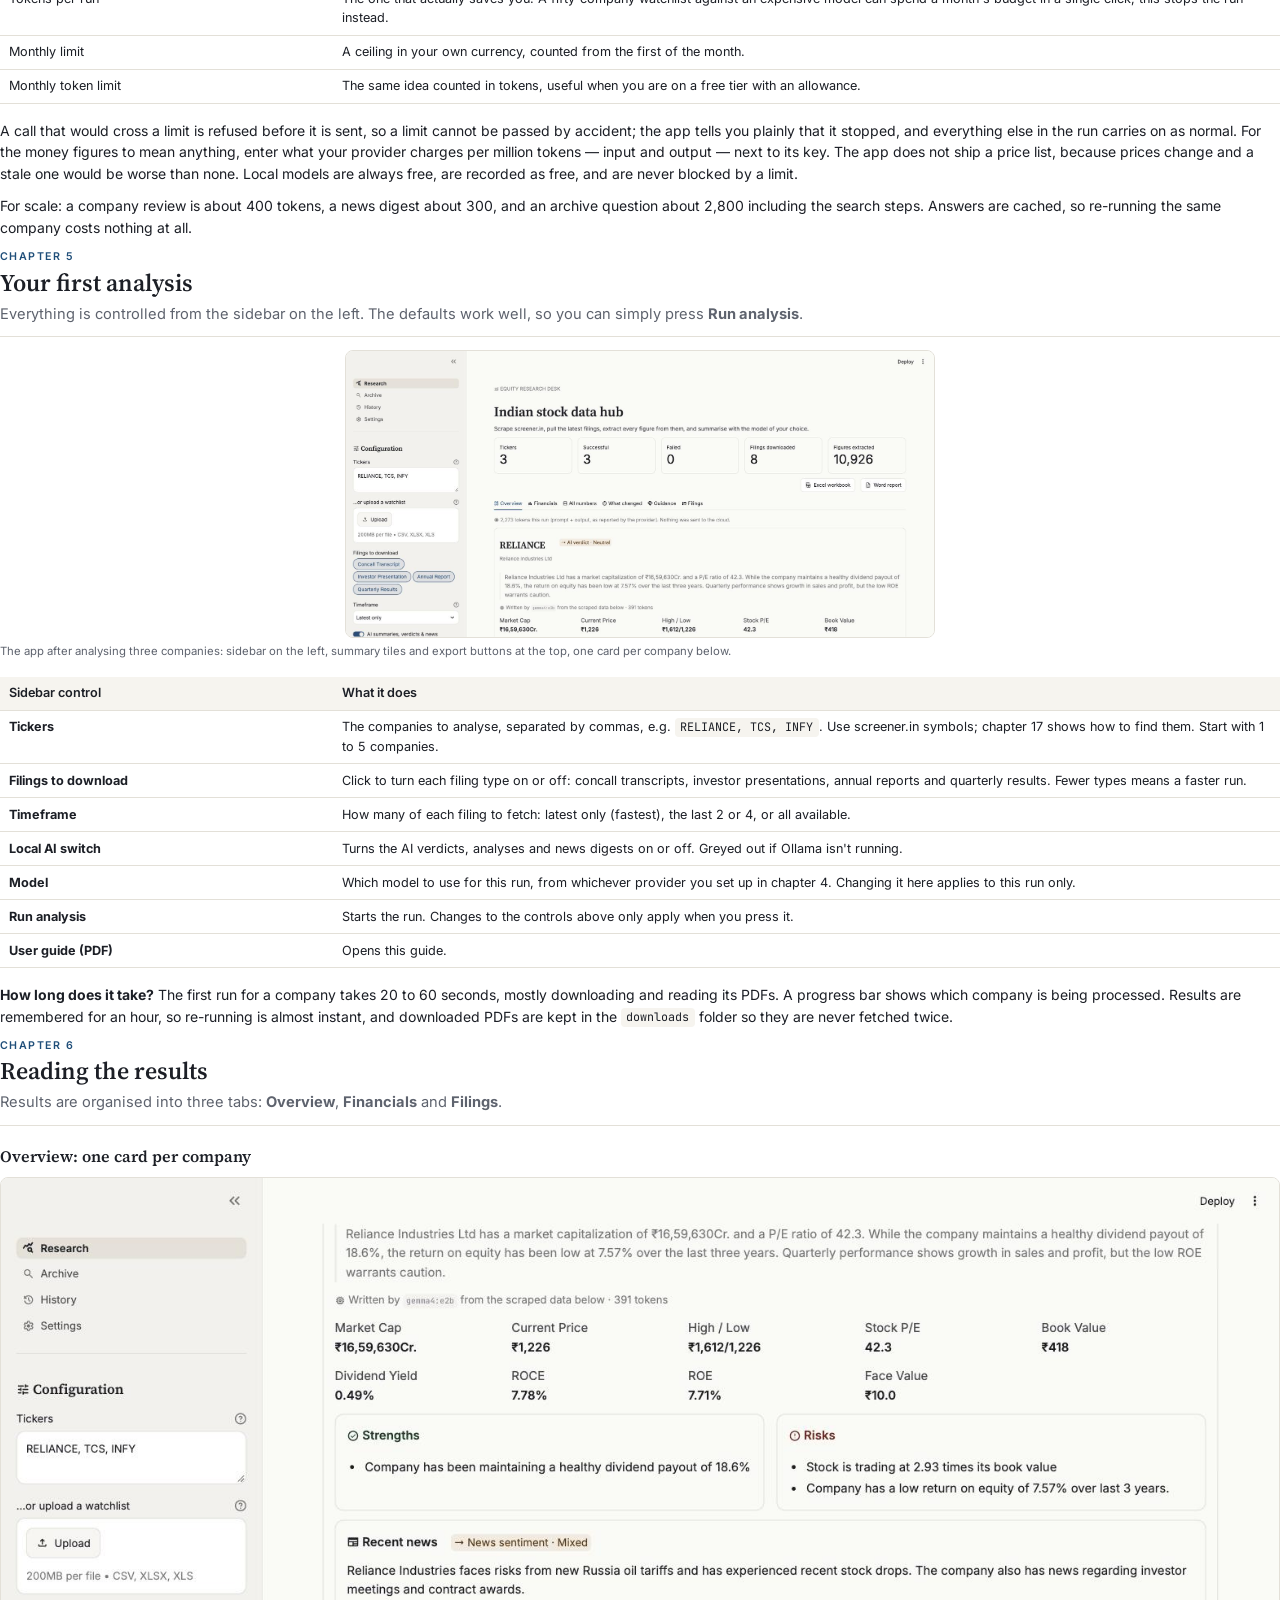
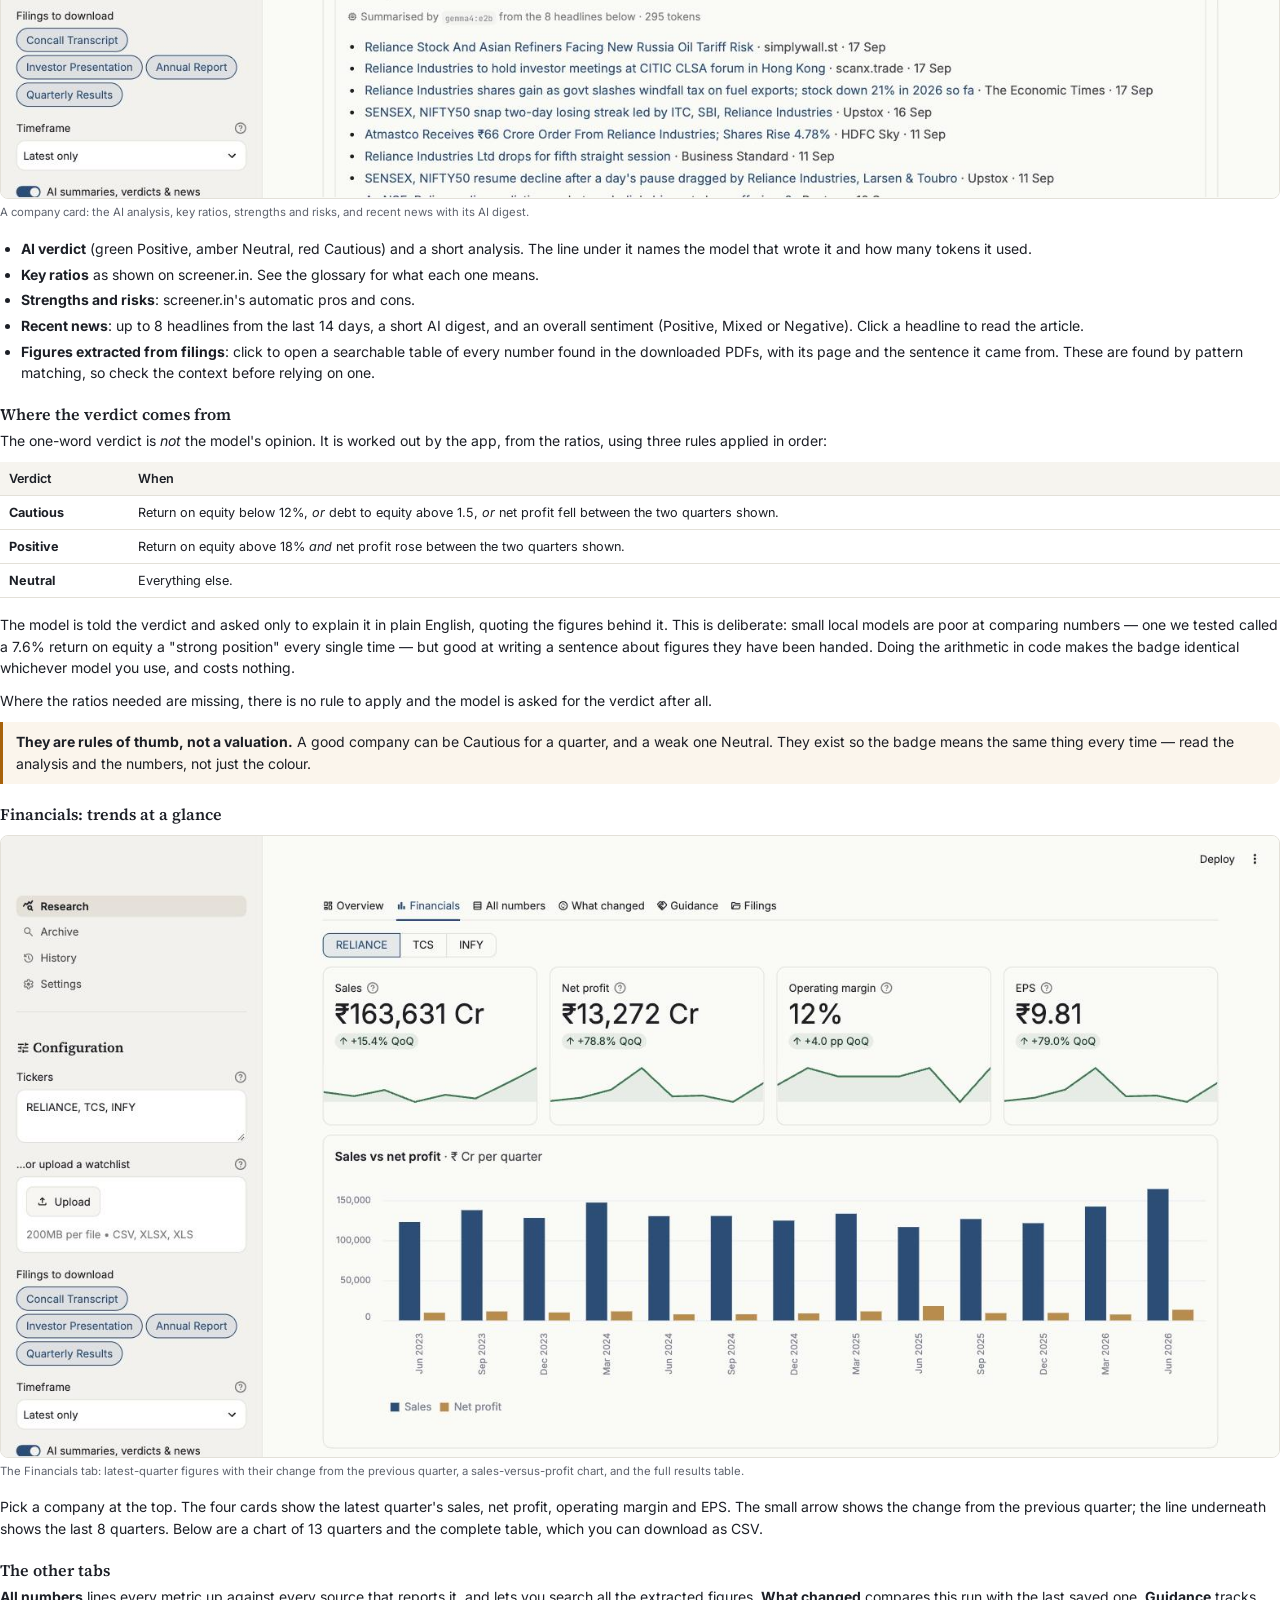
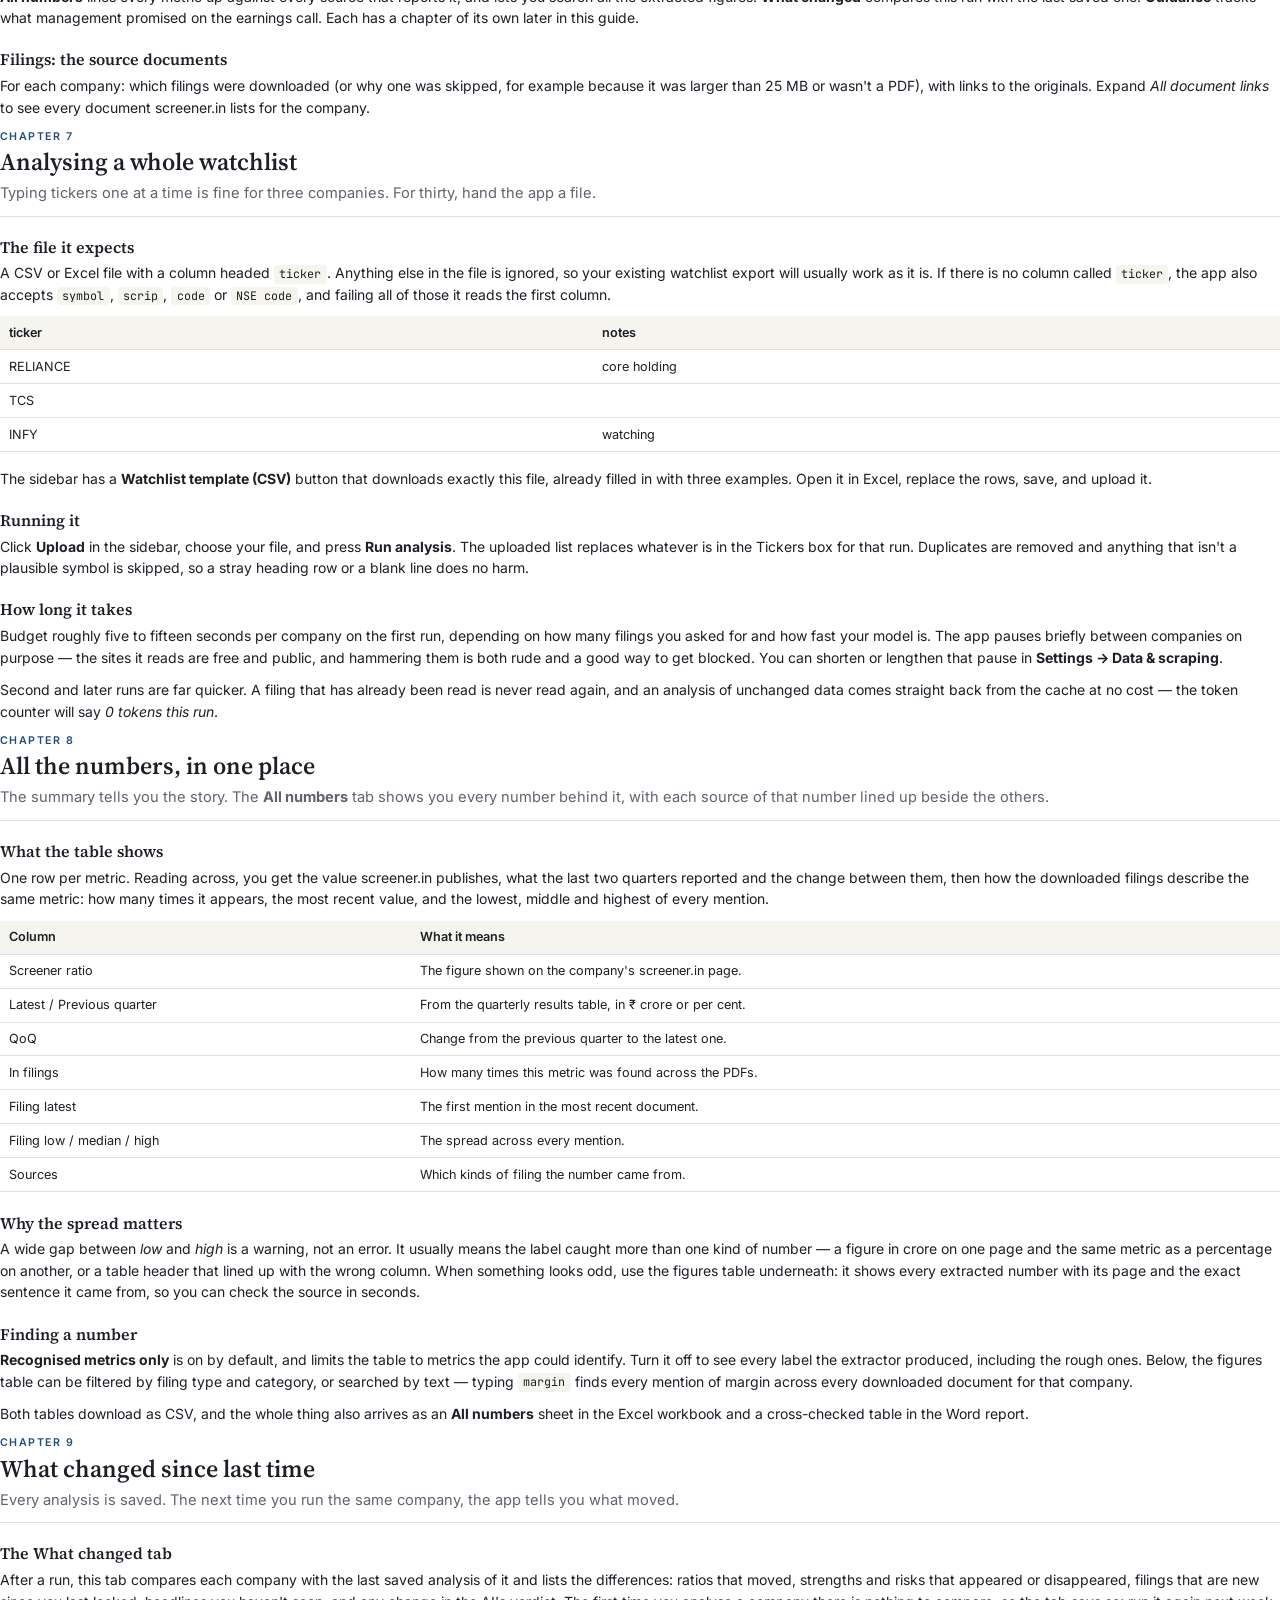
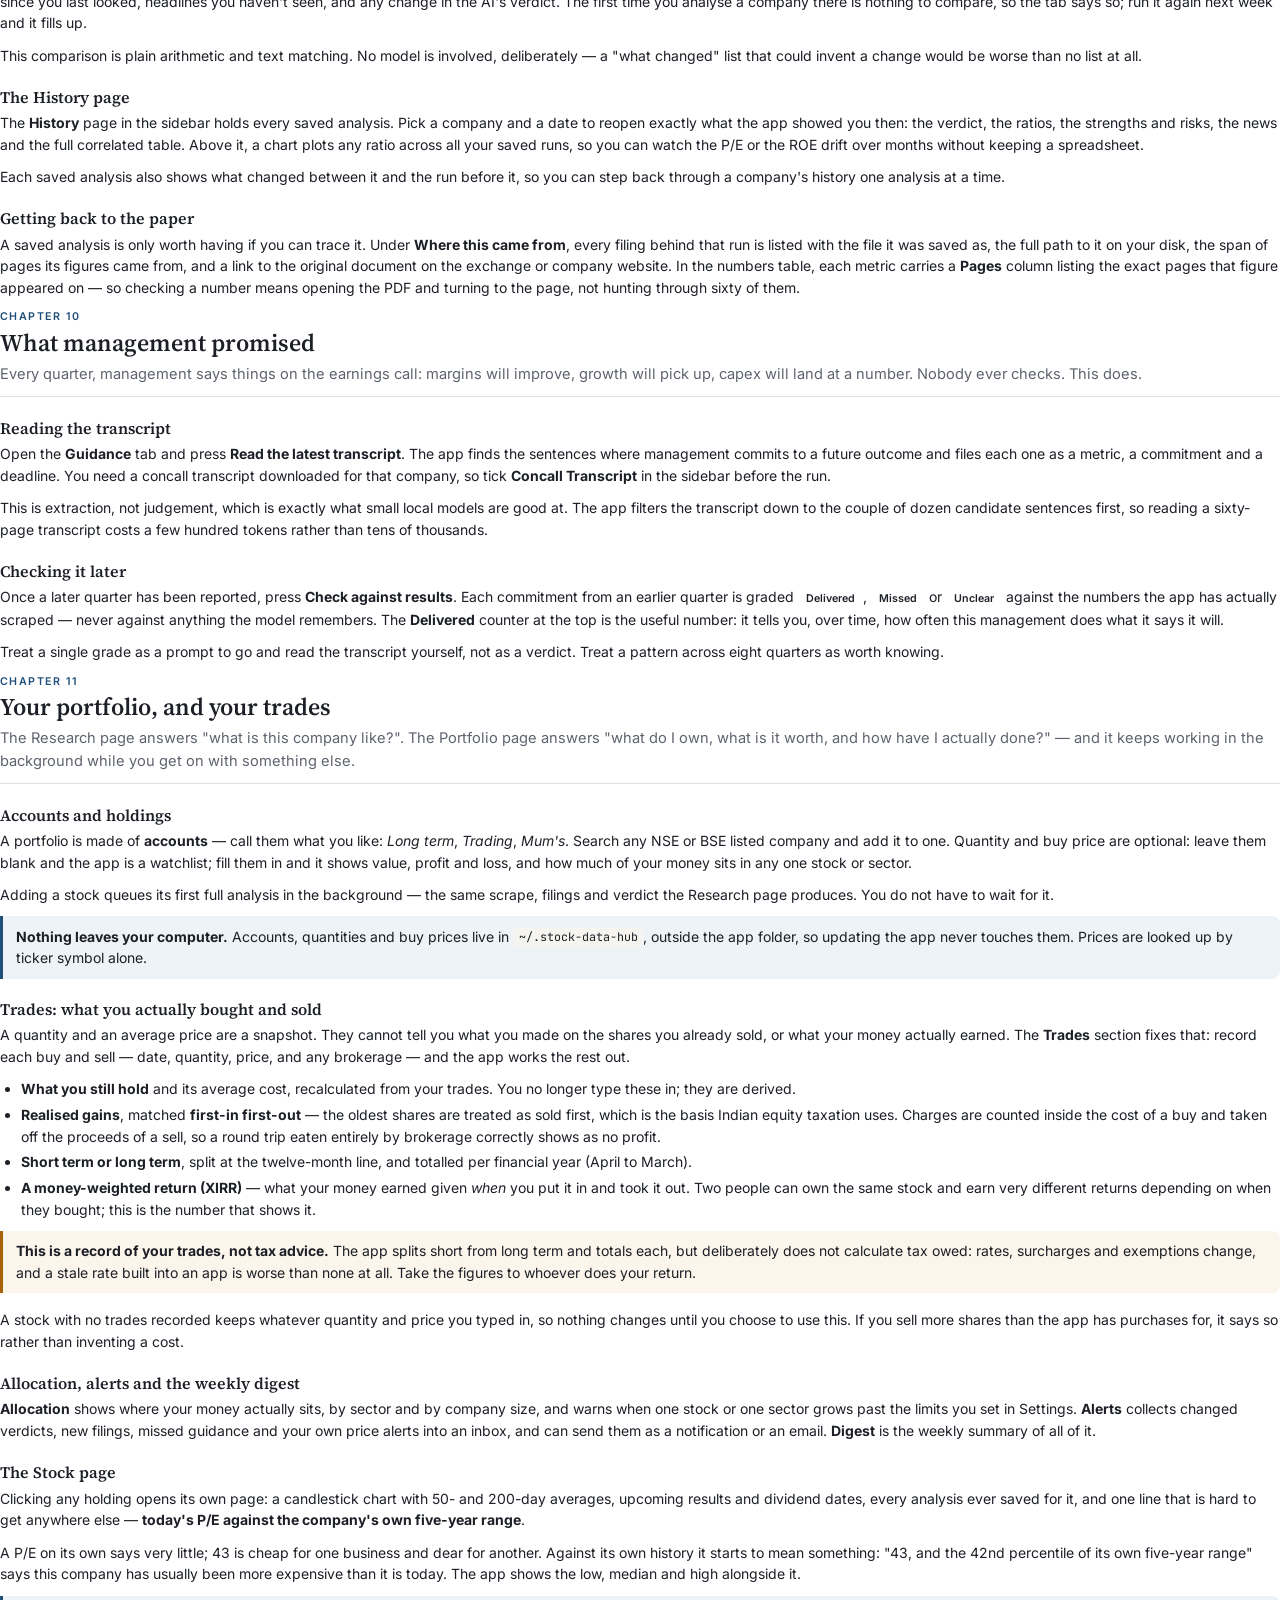
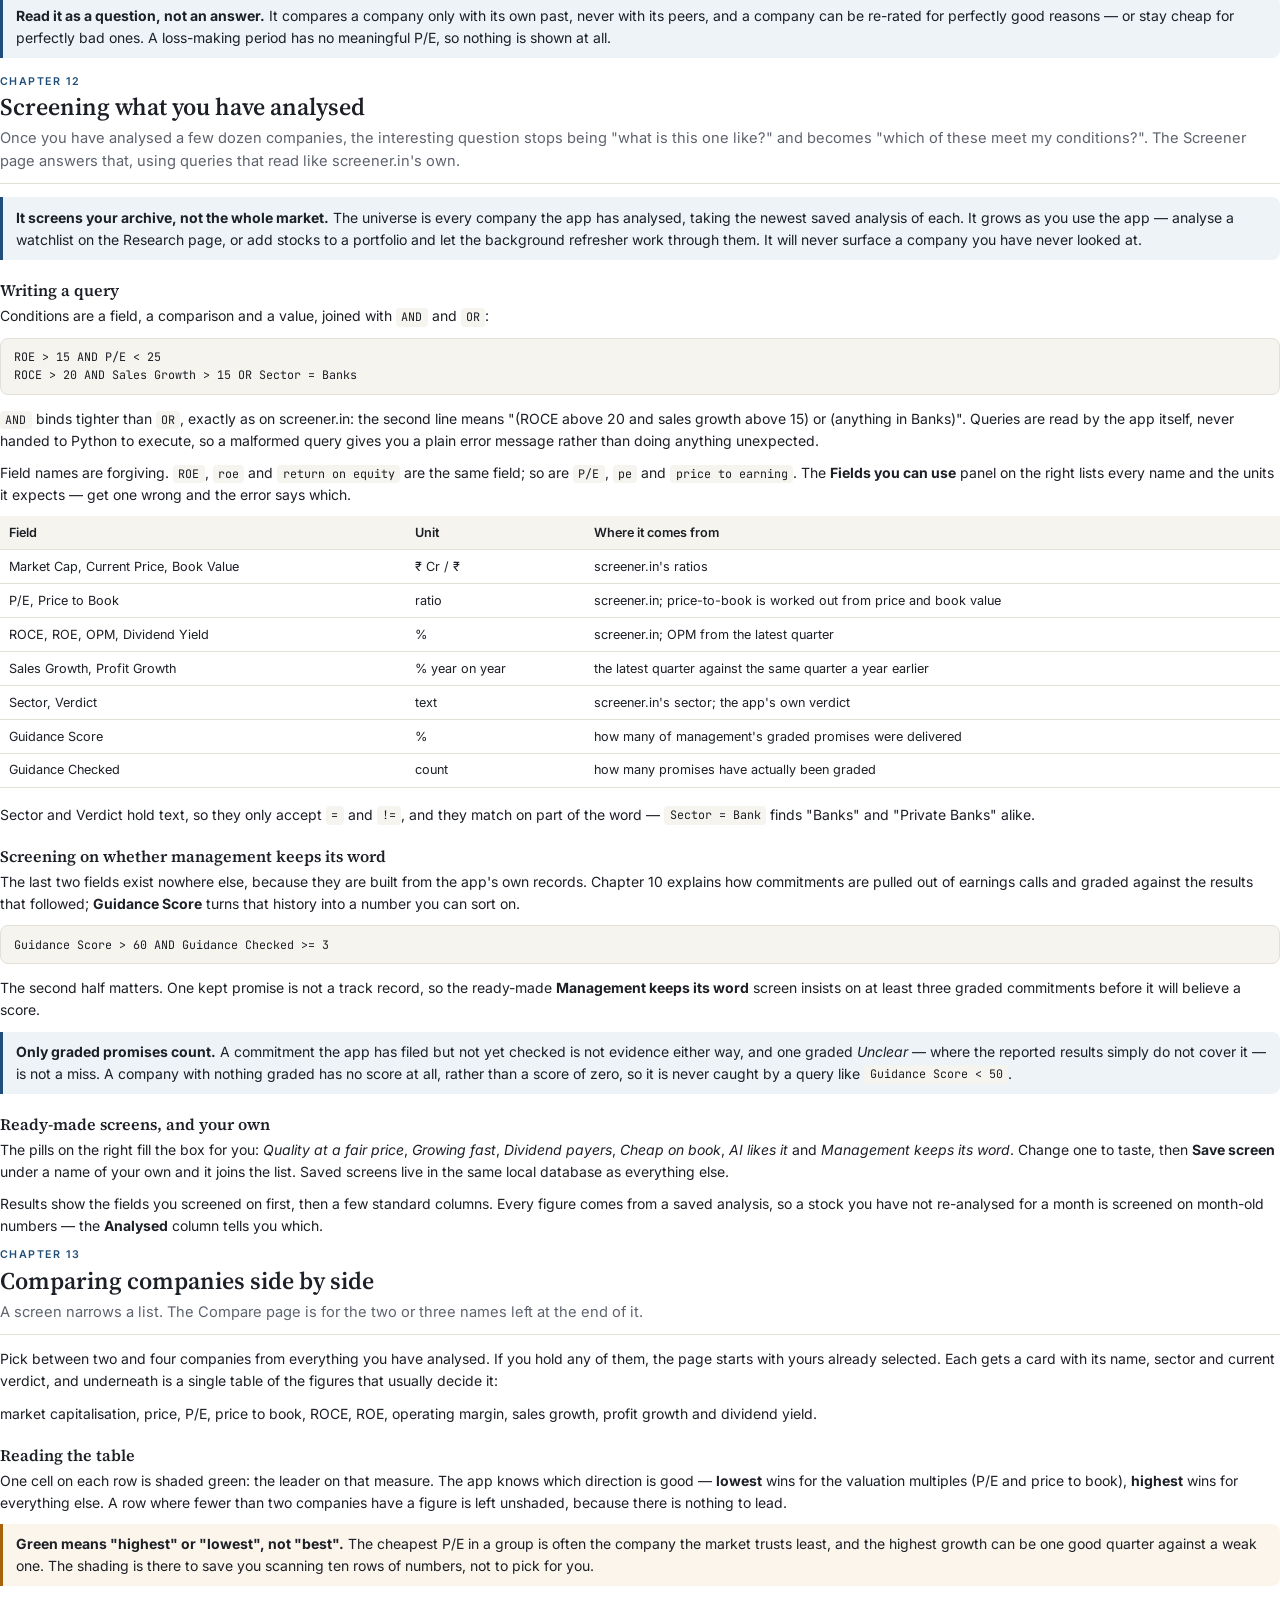
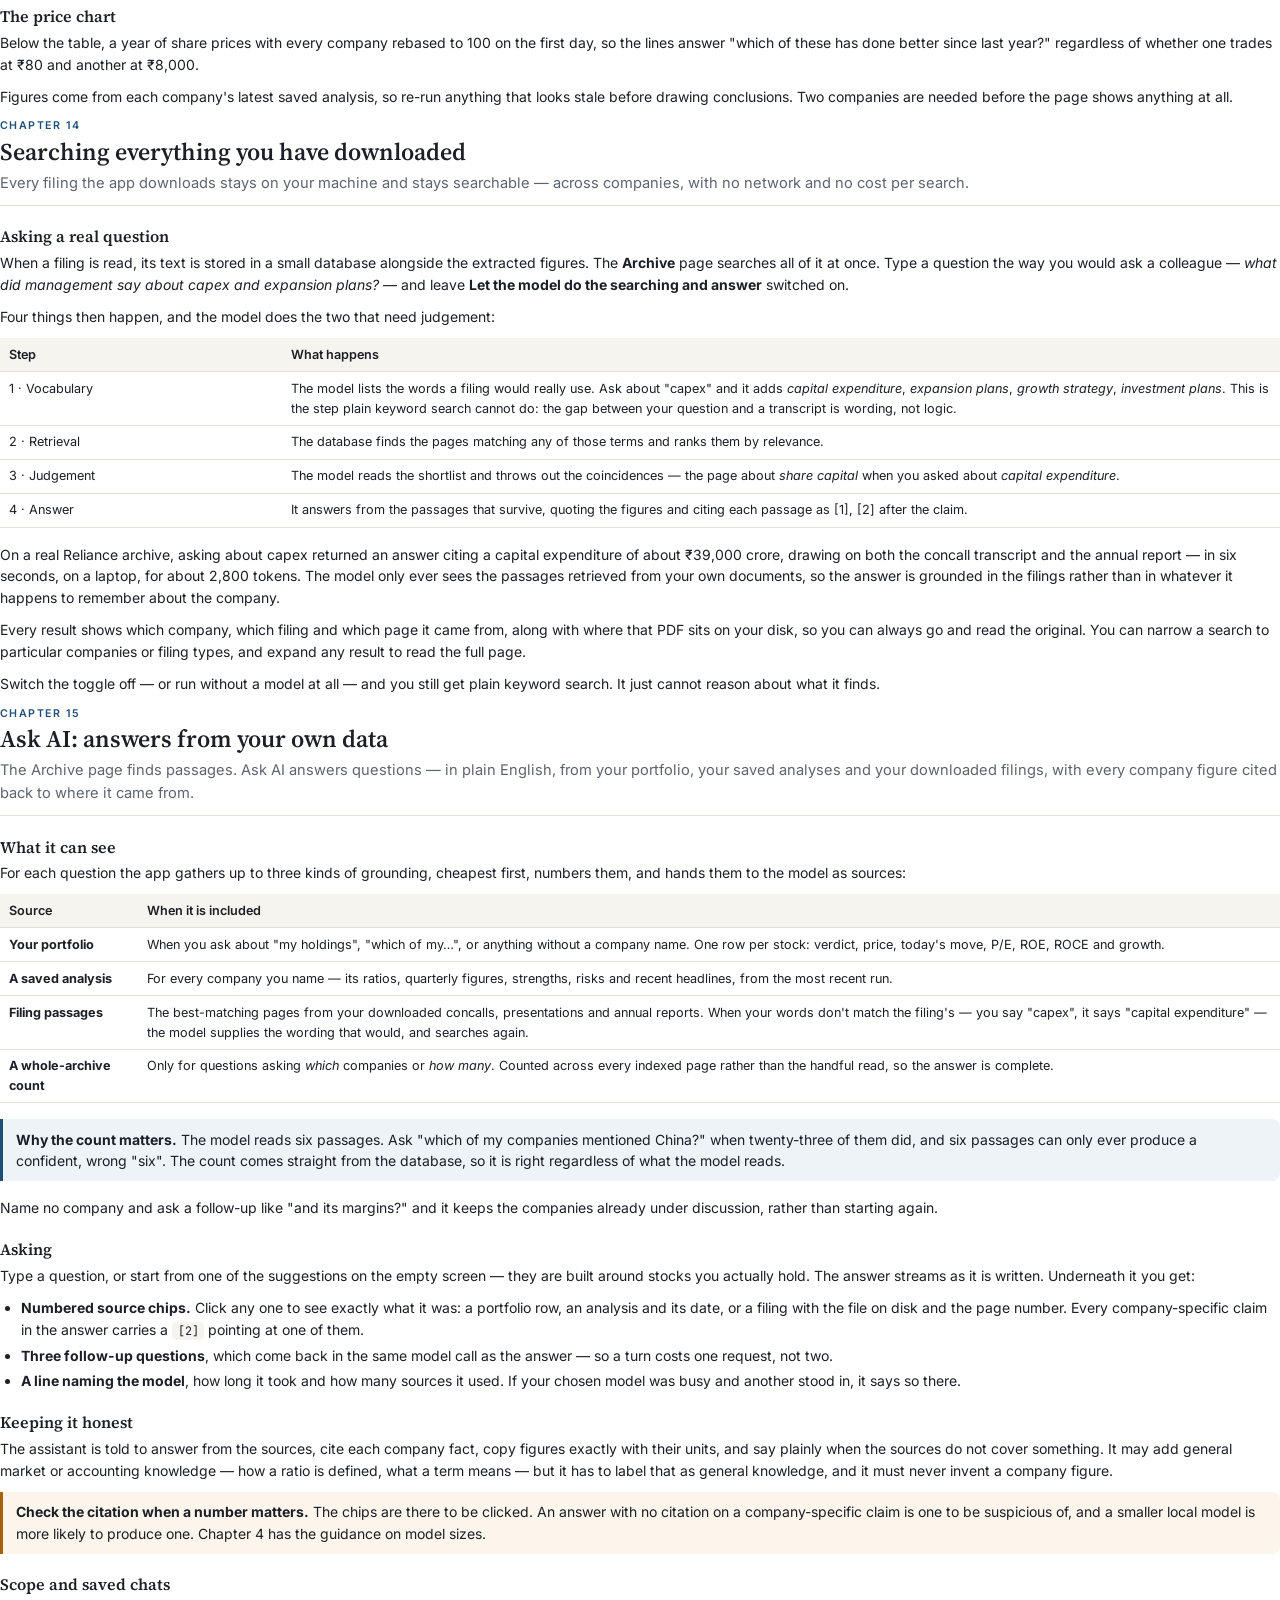
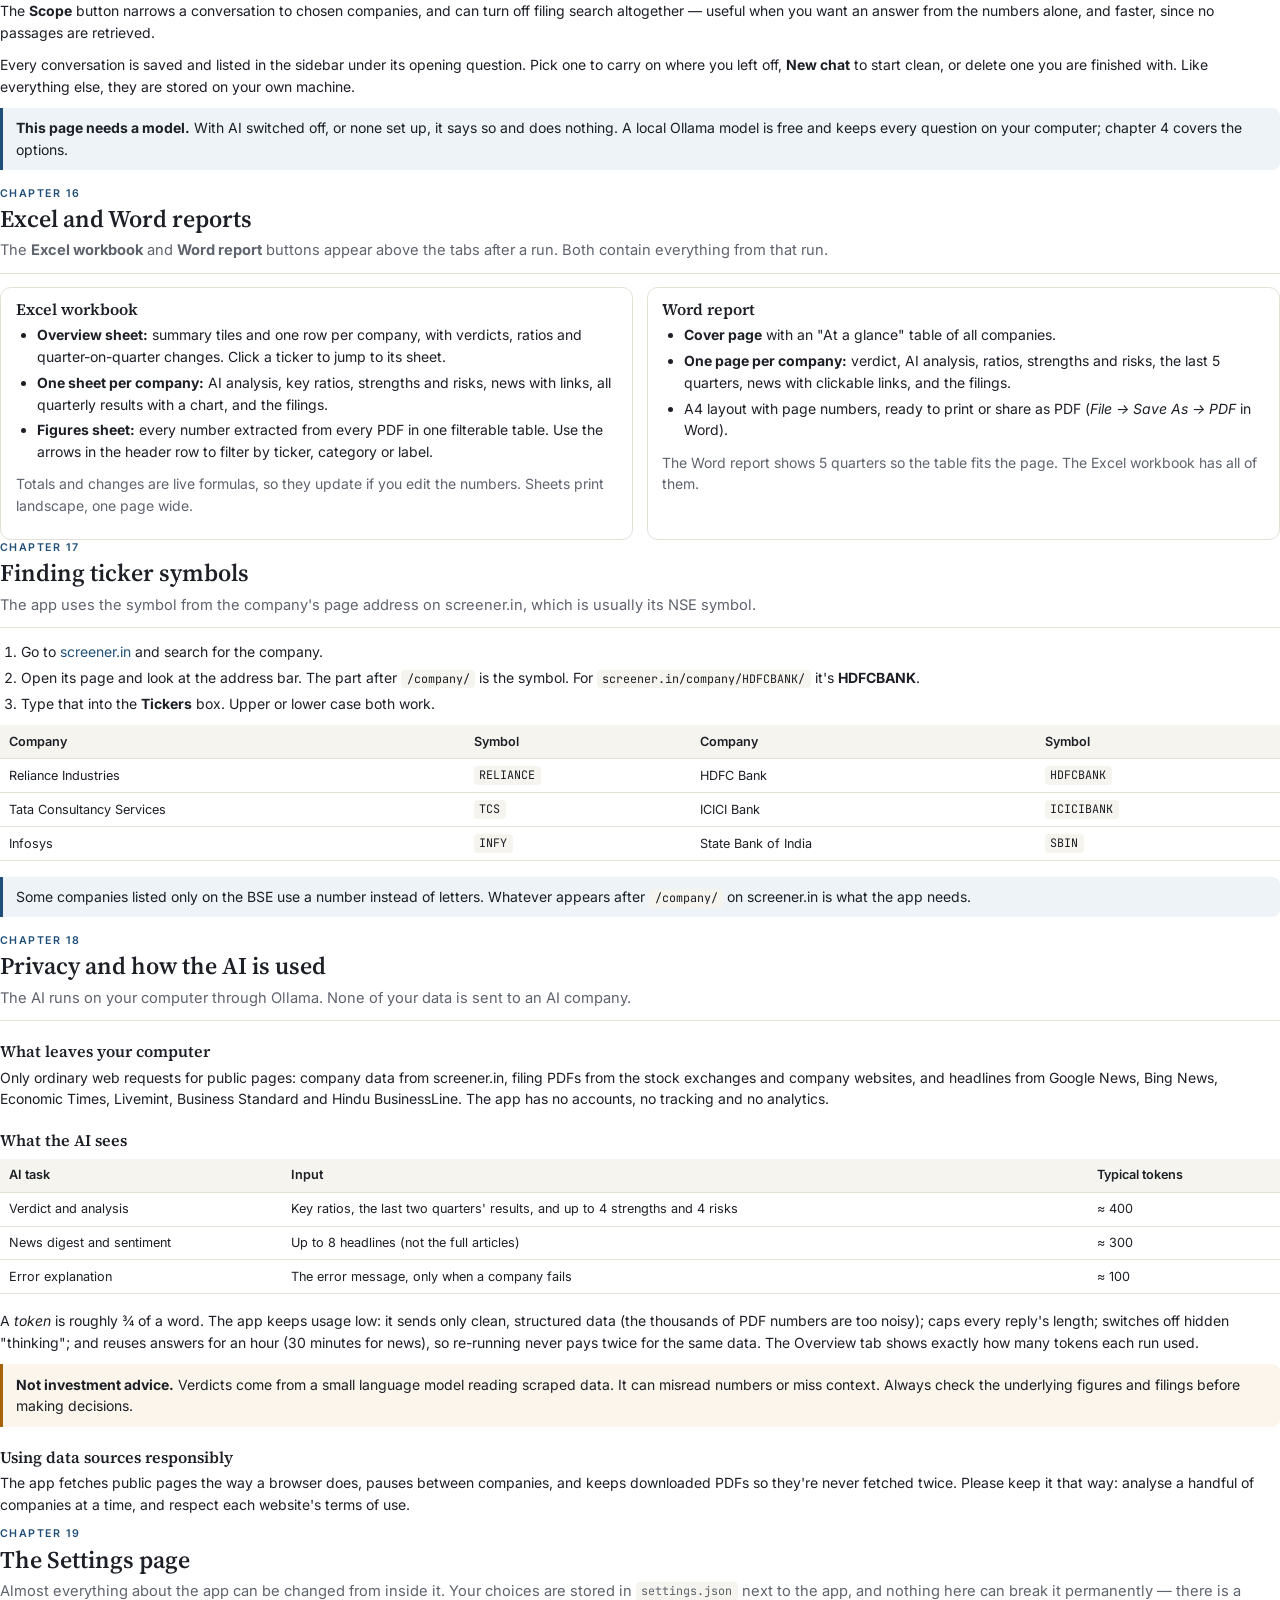
==== commit 1a650bce: "Guide: the whole-archive count, and the ranking switch Two behaviours the Ask AI and Performance cha" ====
--- a/docs/user_guide.html
+++ b/docs/user_guide.html
@@ -564,8 +564,12 @@
     <tr><th>Source</th><th>When it is included</th></tr>
     <tr><td><b>Your portfolio</b></td><td>When you ask about "my holdings", "which of my…", or anything without a company name. One row per stock: verdict, price, today's move, P/E, ROE, ROCE and growth.</td></tr>
     <tr><td><b>A saved analysis</b></td><td>For every company you name — its ratios, quarterly figures, strengths, risks and recent headlines, from the most recent run.</td></tr>
-    <tr><td><b>Filing passages</b></td><td>The best-matching pages from your downloaded concalls, presentations and annual reports.</td></tr>
-  </table>
+    <tr><td><b>Filing passages</b></td><td>The best-matching pages from your downloaded concalls, presentations and annual reports. When your words don't match the filing's — you say "capex", it says "capital expenditure" — the model supplies the wording that would, and searches again.</td></tr>
+    <tr><td><b>A whole-archive count</b></td><td>Only for questions asking <i>which</i> companies or <i>how many</i>. Counted across every indexed page rather than the handful read, so the answer is complete.</td></tr>
+  </table>
+  <div class="note">
+    <b>Why the count matters.</b> The model reads six passages. Ask "which of my companies mentioned China?" when twenty-three of them did, and six passages can only ever produce a confident, wrong "six". The count comes straight from the database, so it is right regardless of what the model reads.
+  </div>
   <p>Name no company and ask a follow-up like "and its margins?" and it keeps the companies already under discussion, rather than starting again.</p>
 
   <h3>Asking</h3>
@@ -725,6 +729,7 @@
     <tr><td><b>Preload the charting library</b></td><td>About 30 MB to make the first chart instant instead of taking a few seconds.</td></tr>
     <tr><td><b>Price histories</b></td><td>The largest thing the app holds in memory — years of daily bars per company. Lower means less memory and more re-fetching.</td></tr>
     <tr><td><b>Latest quotes</b> / <b>Company searches</b></td><td>How many results are remembered before the app asks again.</td></tr>
+    <tr><td><b>Let Ask AI rank passages</b></td><td>The model picks which retrieved passages actually answer your question, instead of trusting the keyword order — "share capital" is not capital expenditure. One extra request per question: a few seconds locally, longer on a hosted provider.</td></tr>
     <tr><td><b>Re-analyse each held stock every…</b></td><td>How often background analysis runs. 0 analyses a stock once, when you add it, and never again.</td></tr>
     <tr><td><b>Filings downloaded at once</b></td><td>Faster, but heavier — and less polite to the site being read.</td></tr>
   </table>
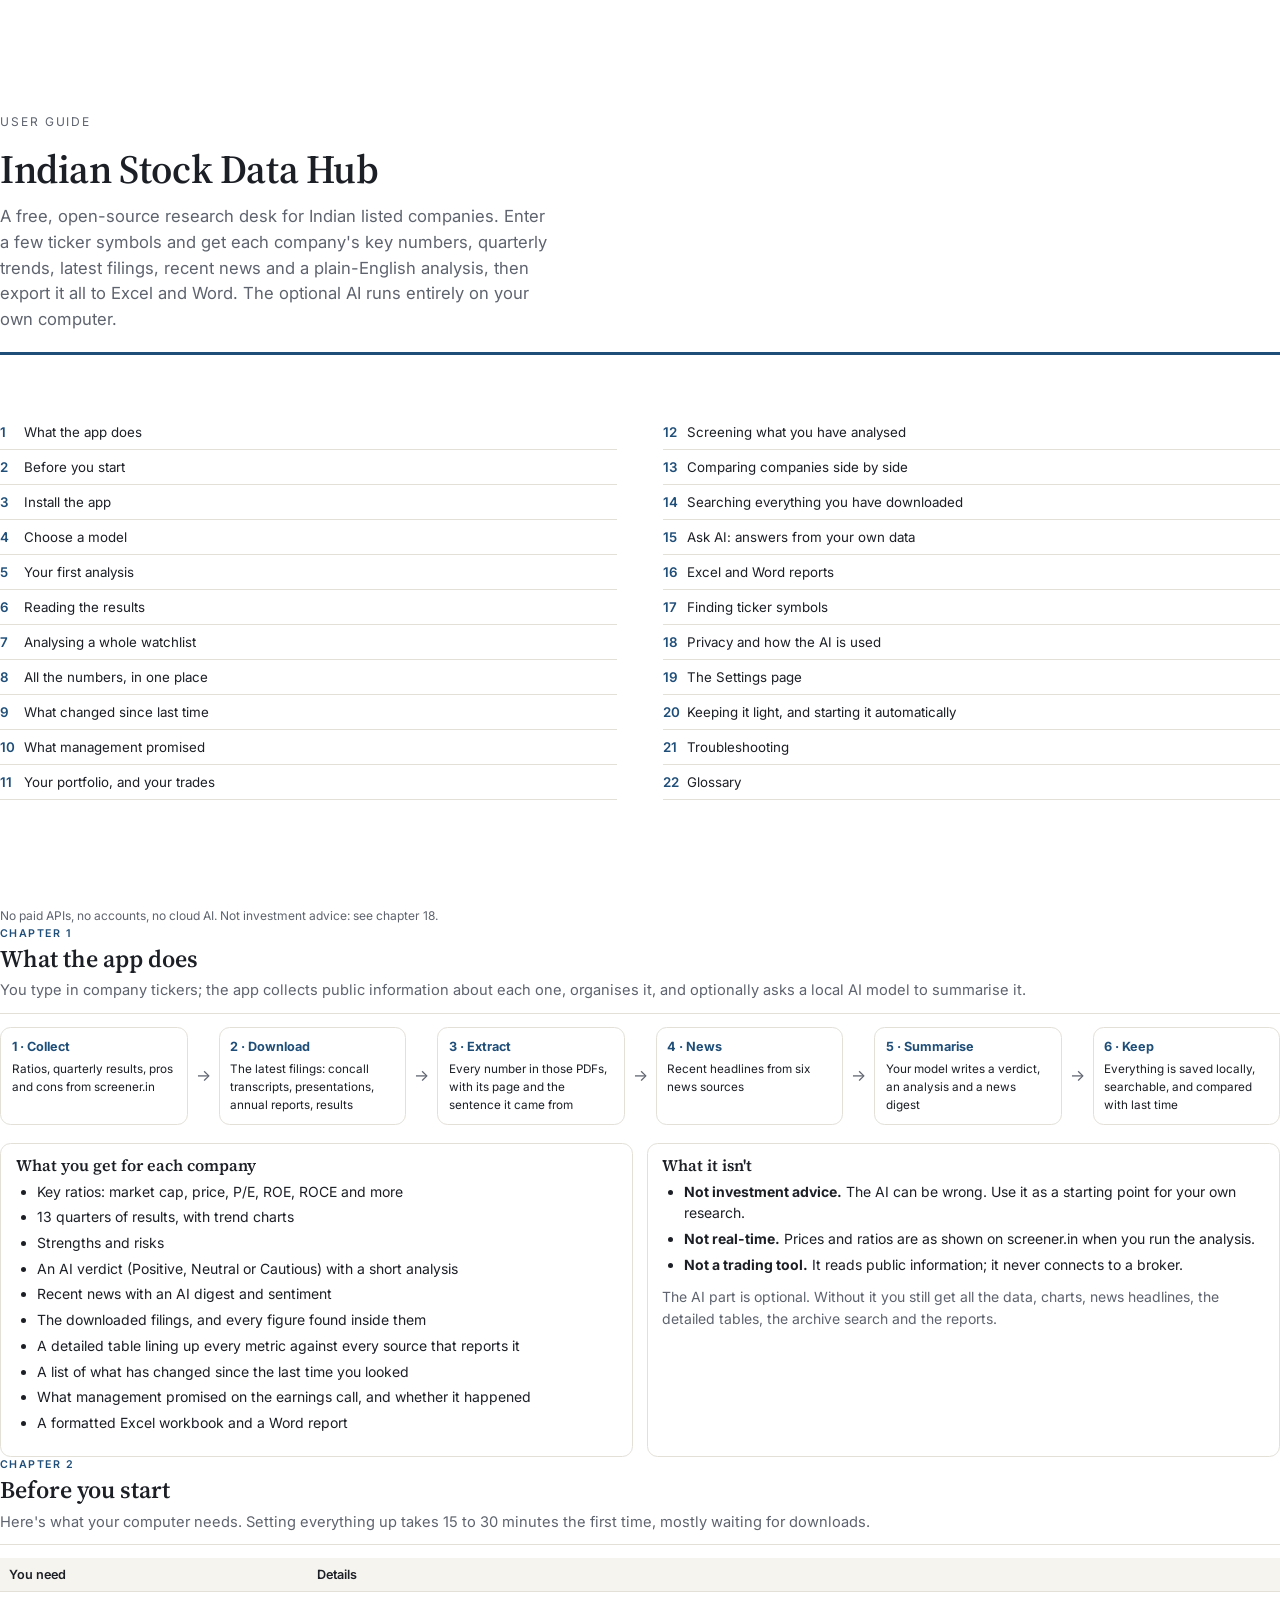
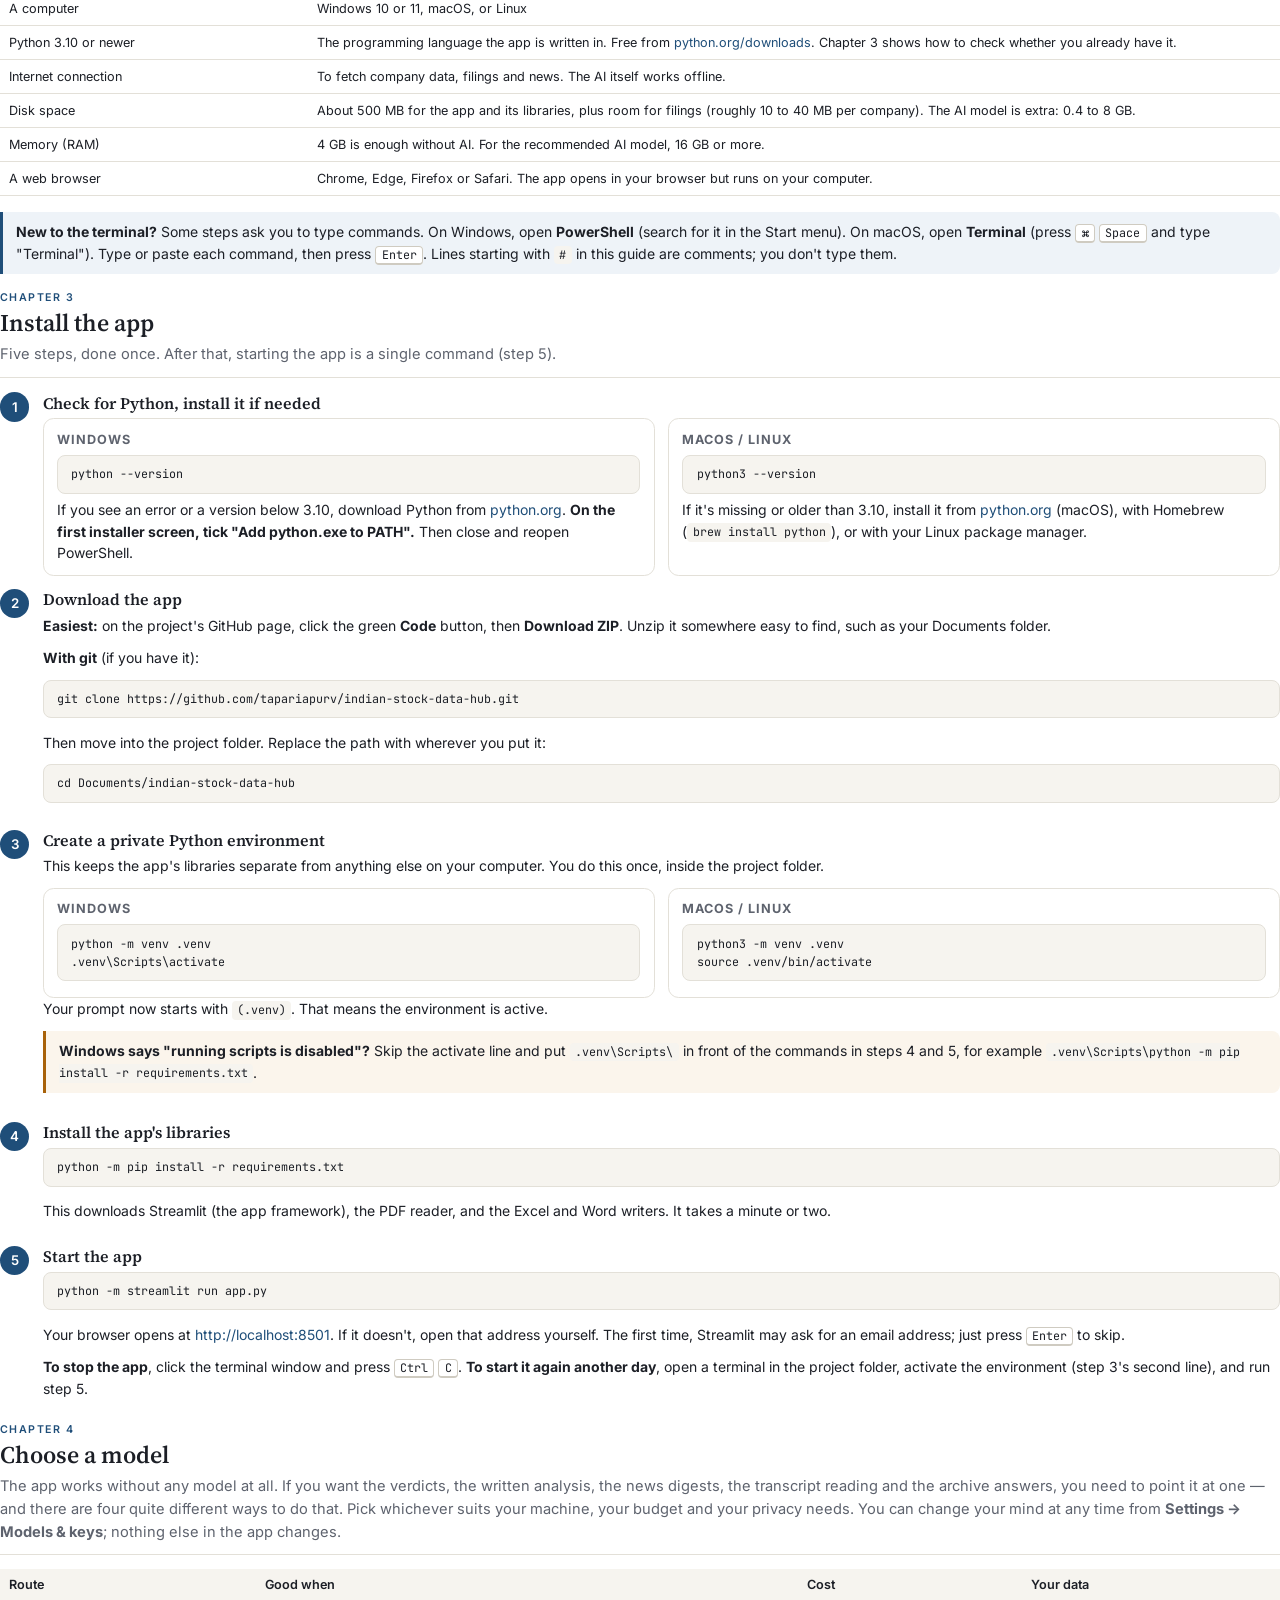
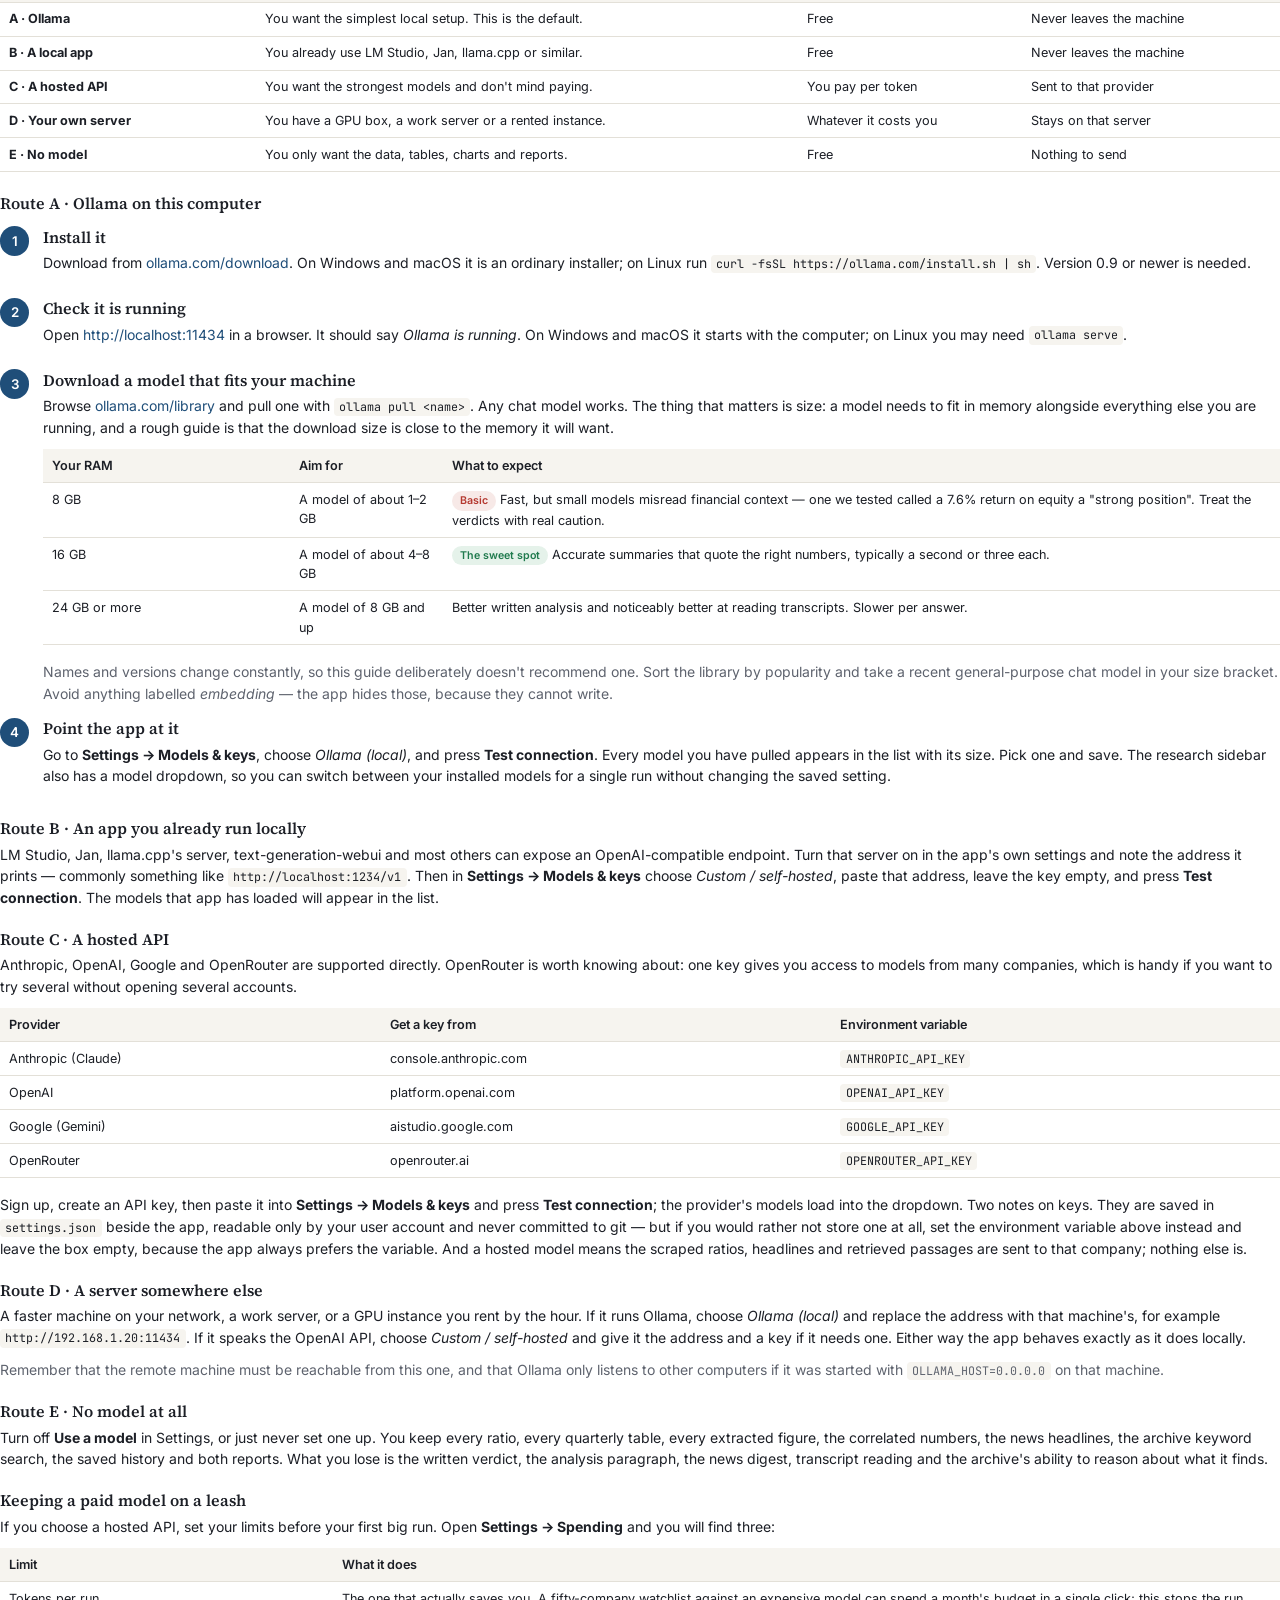
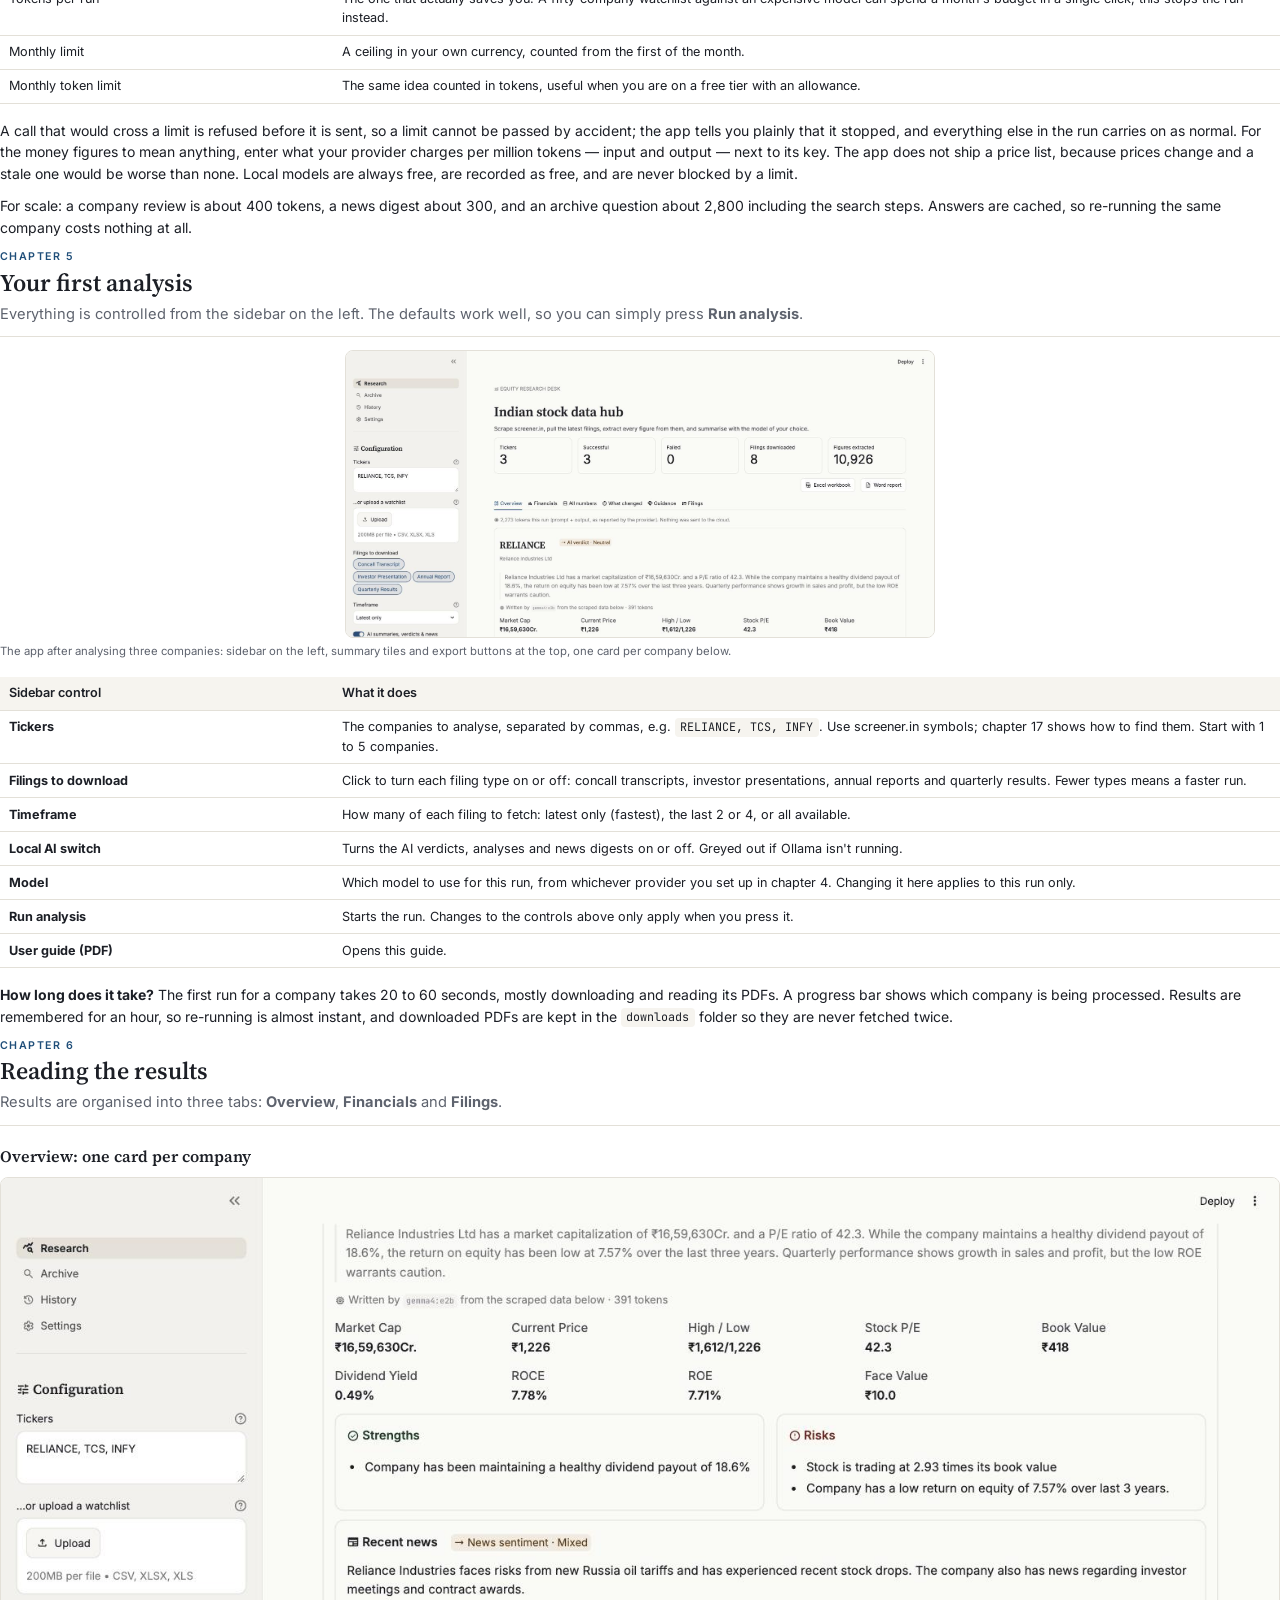
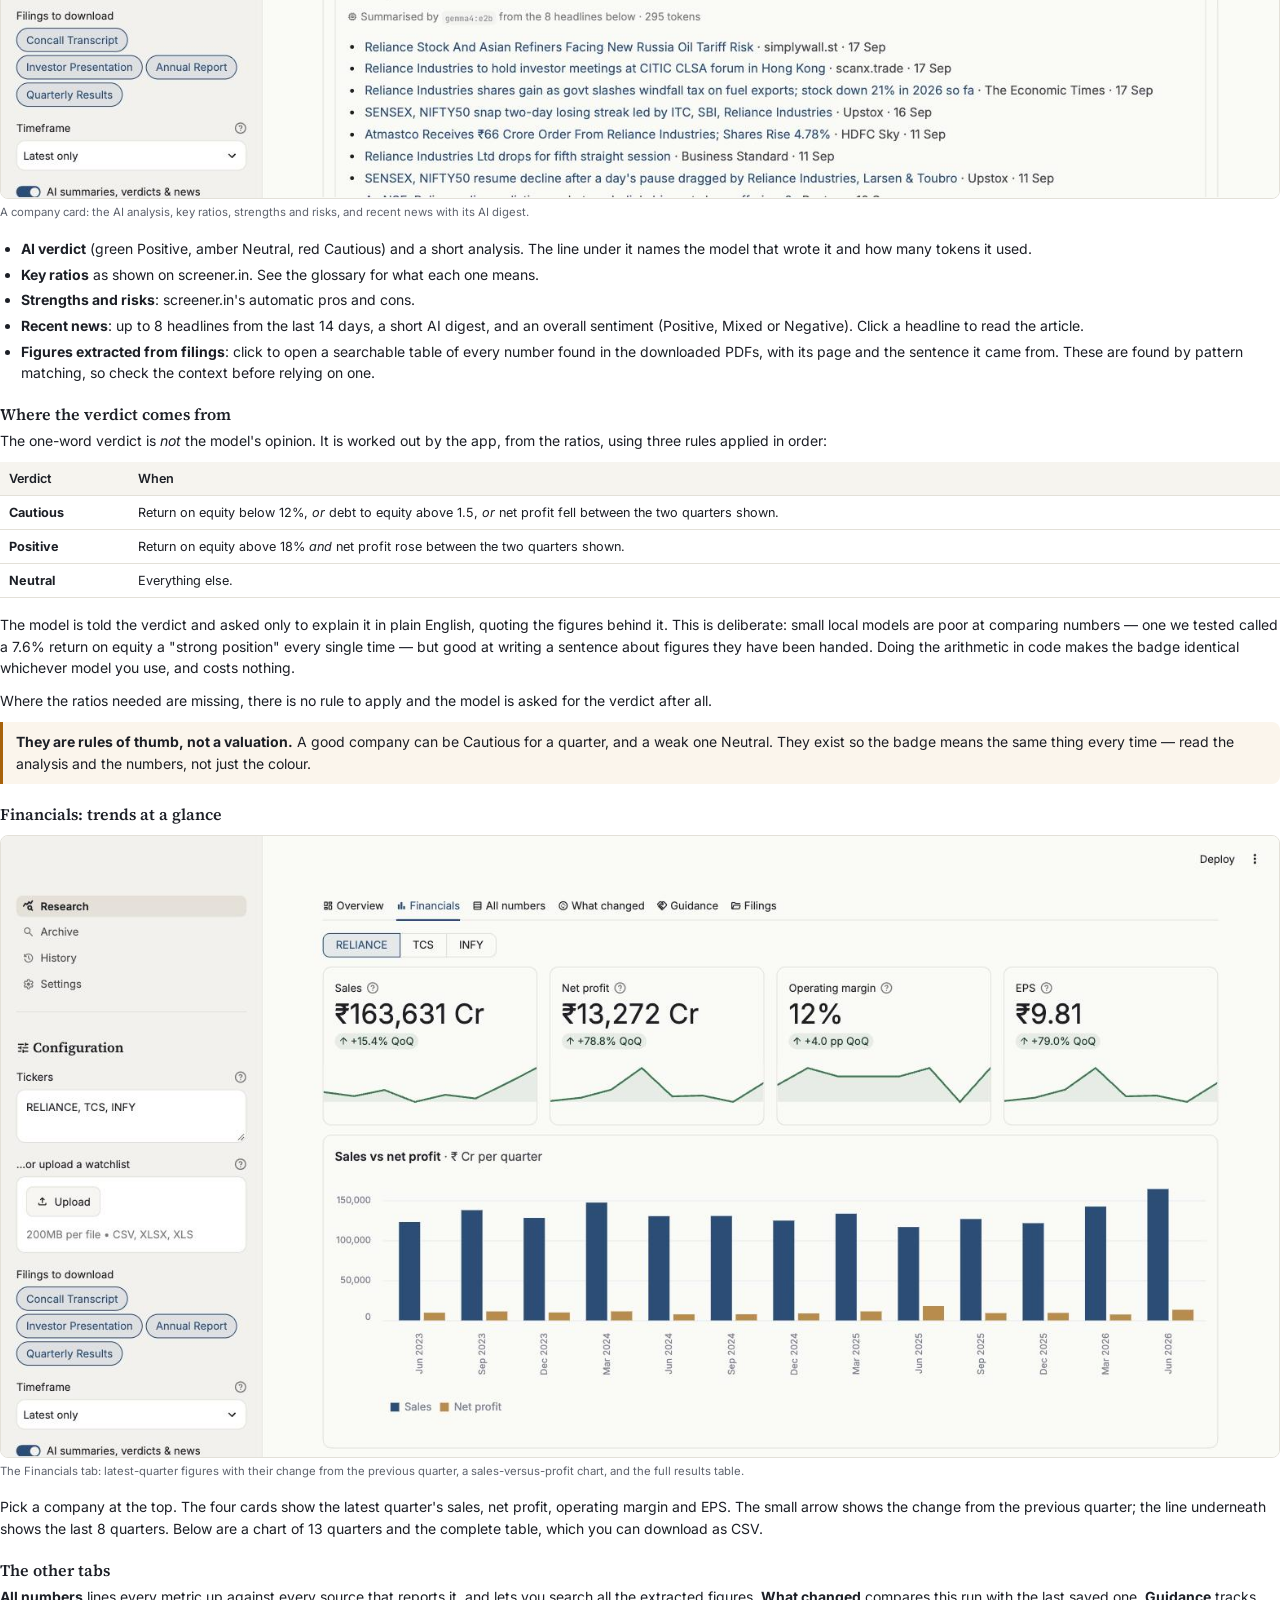
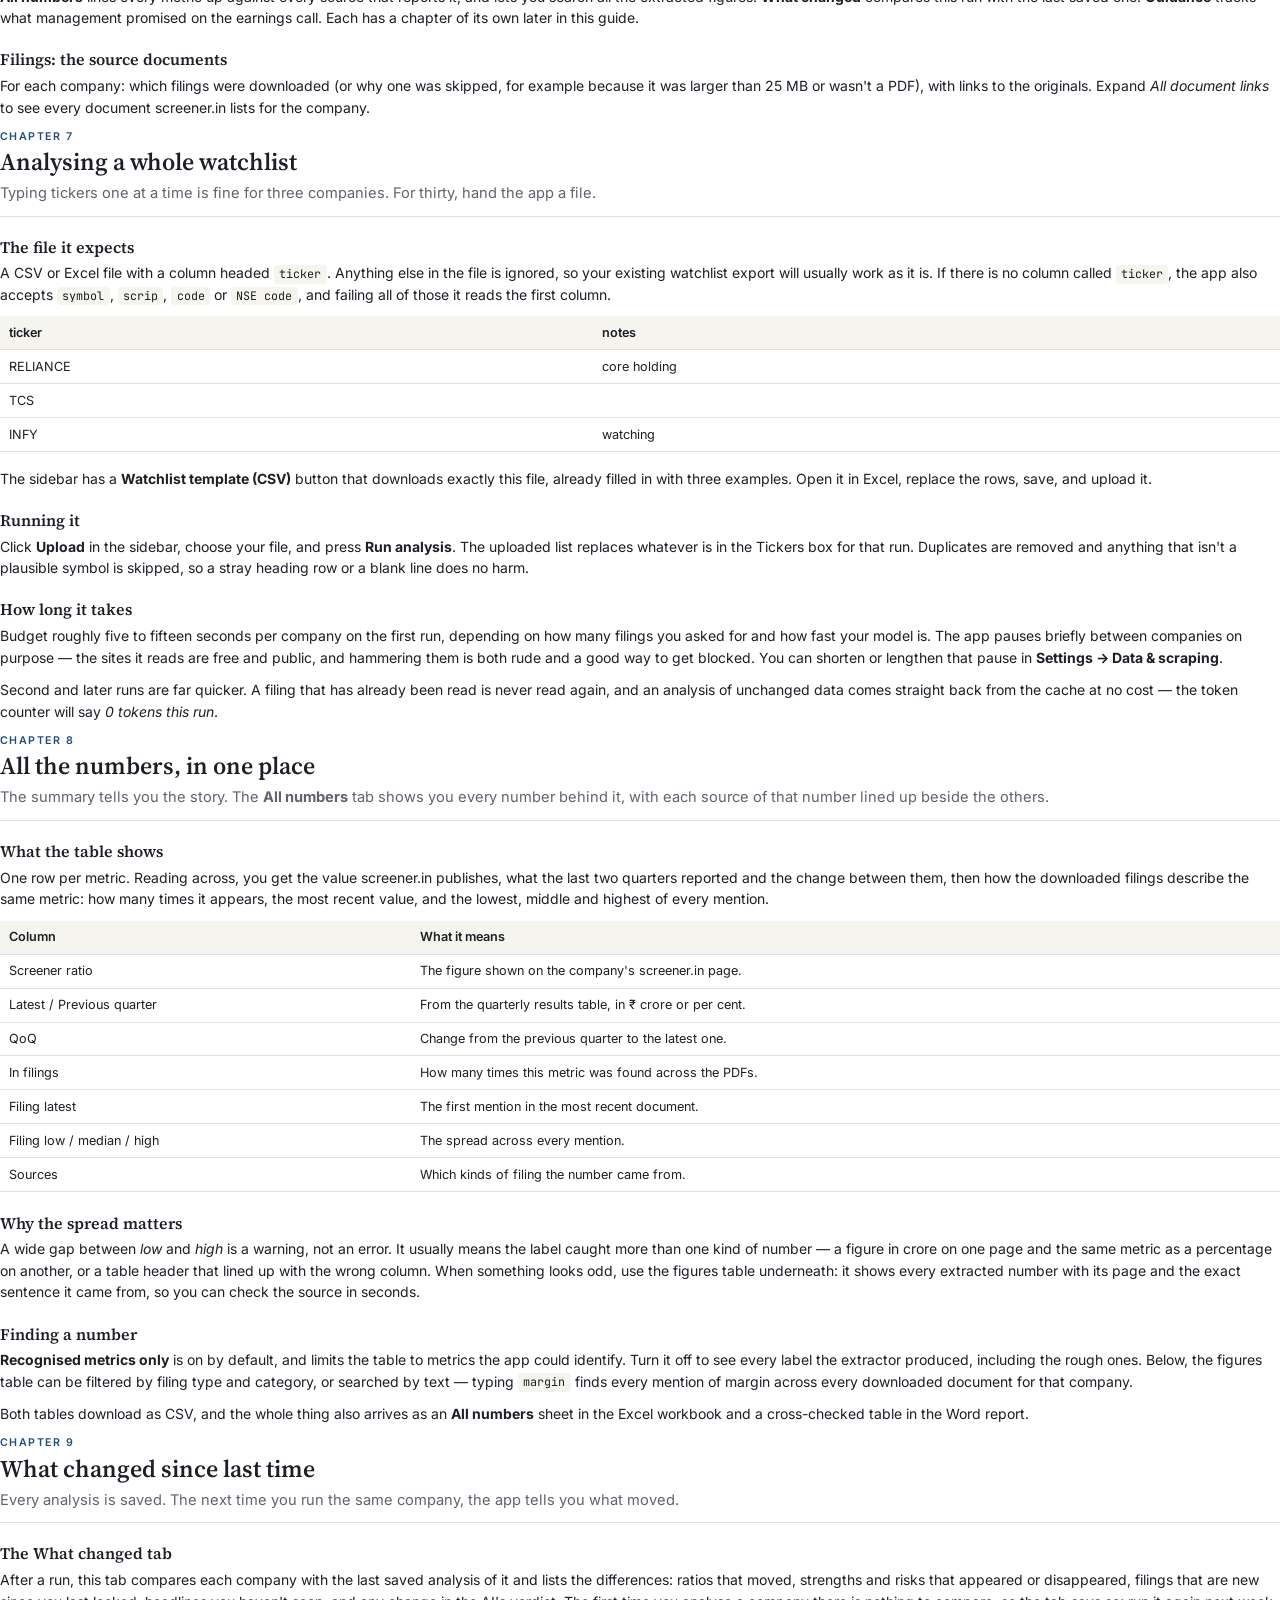
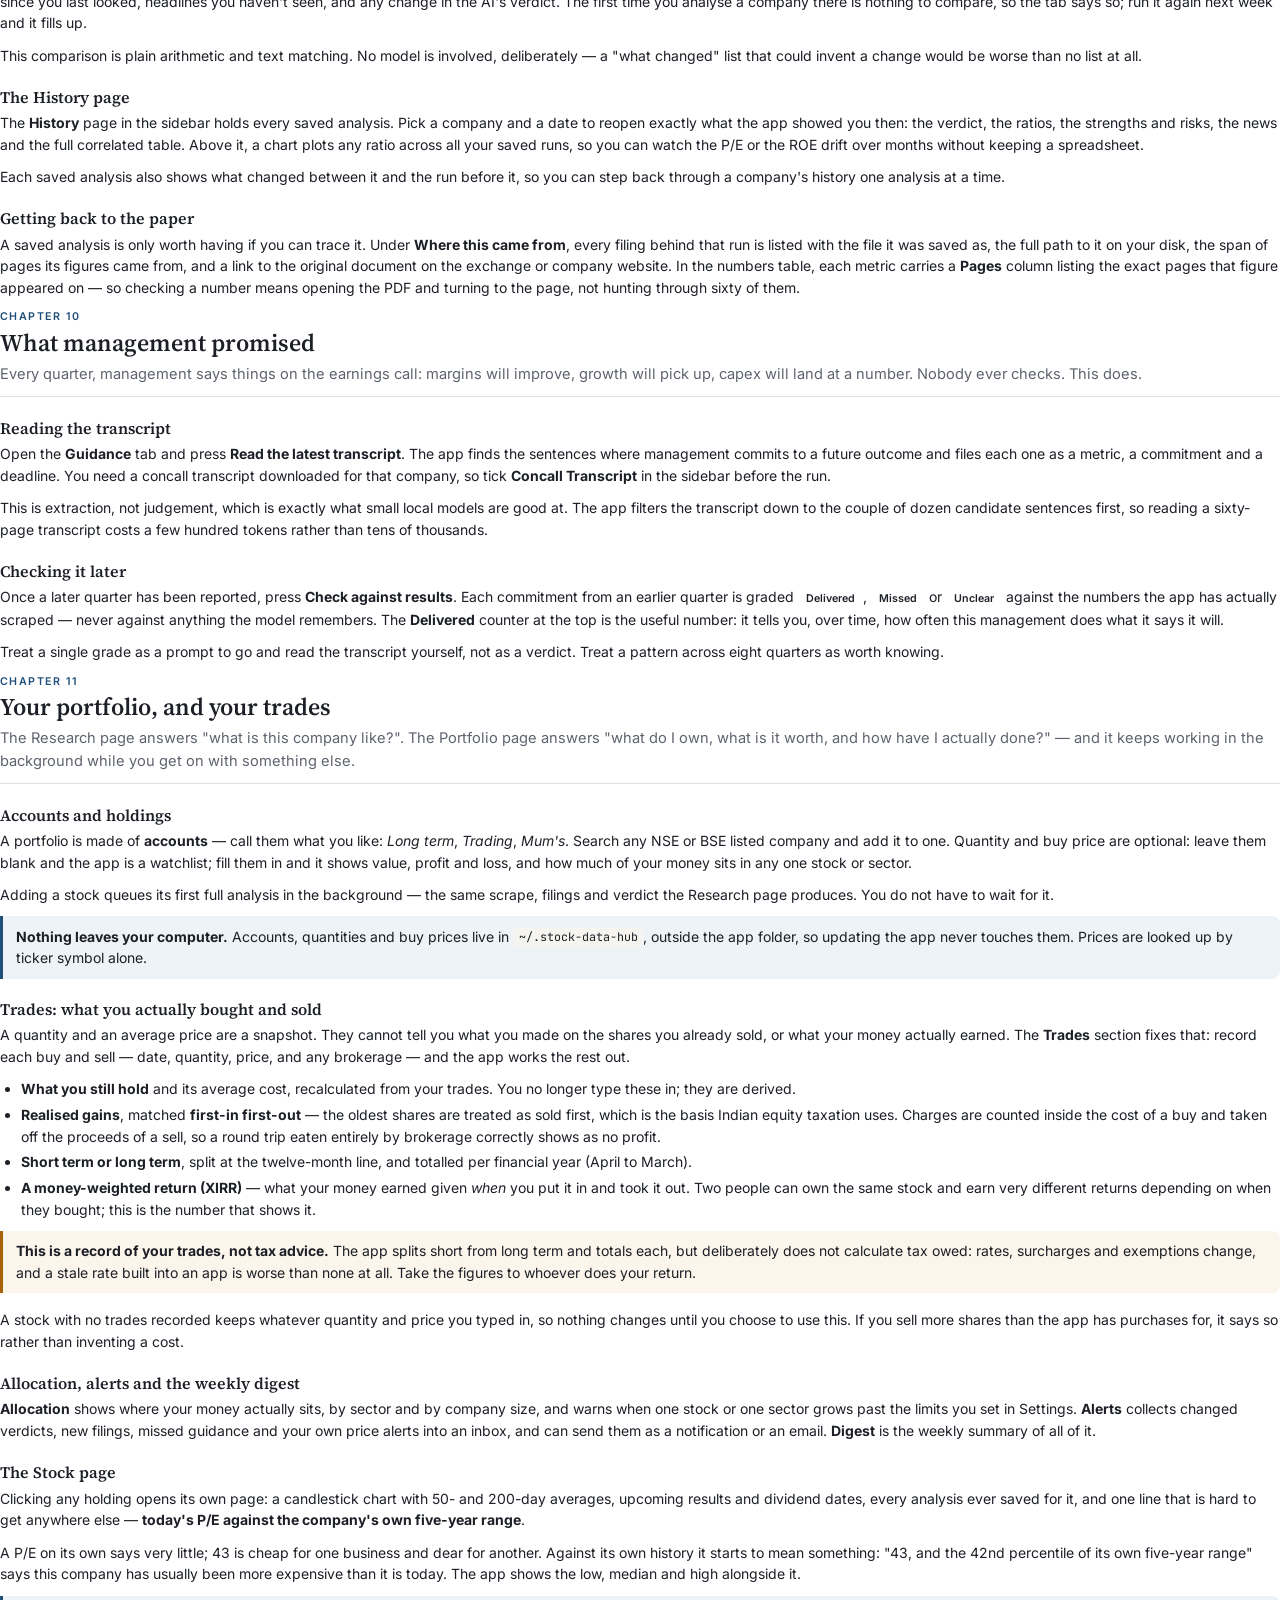
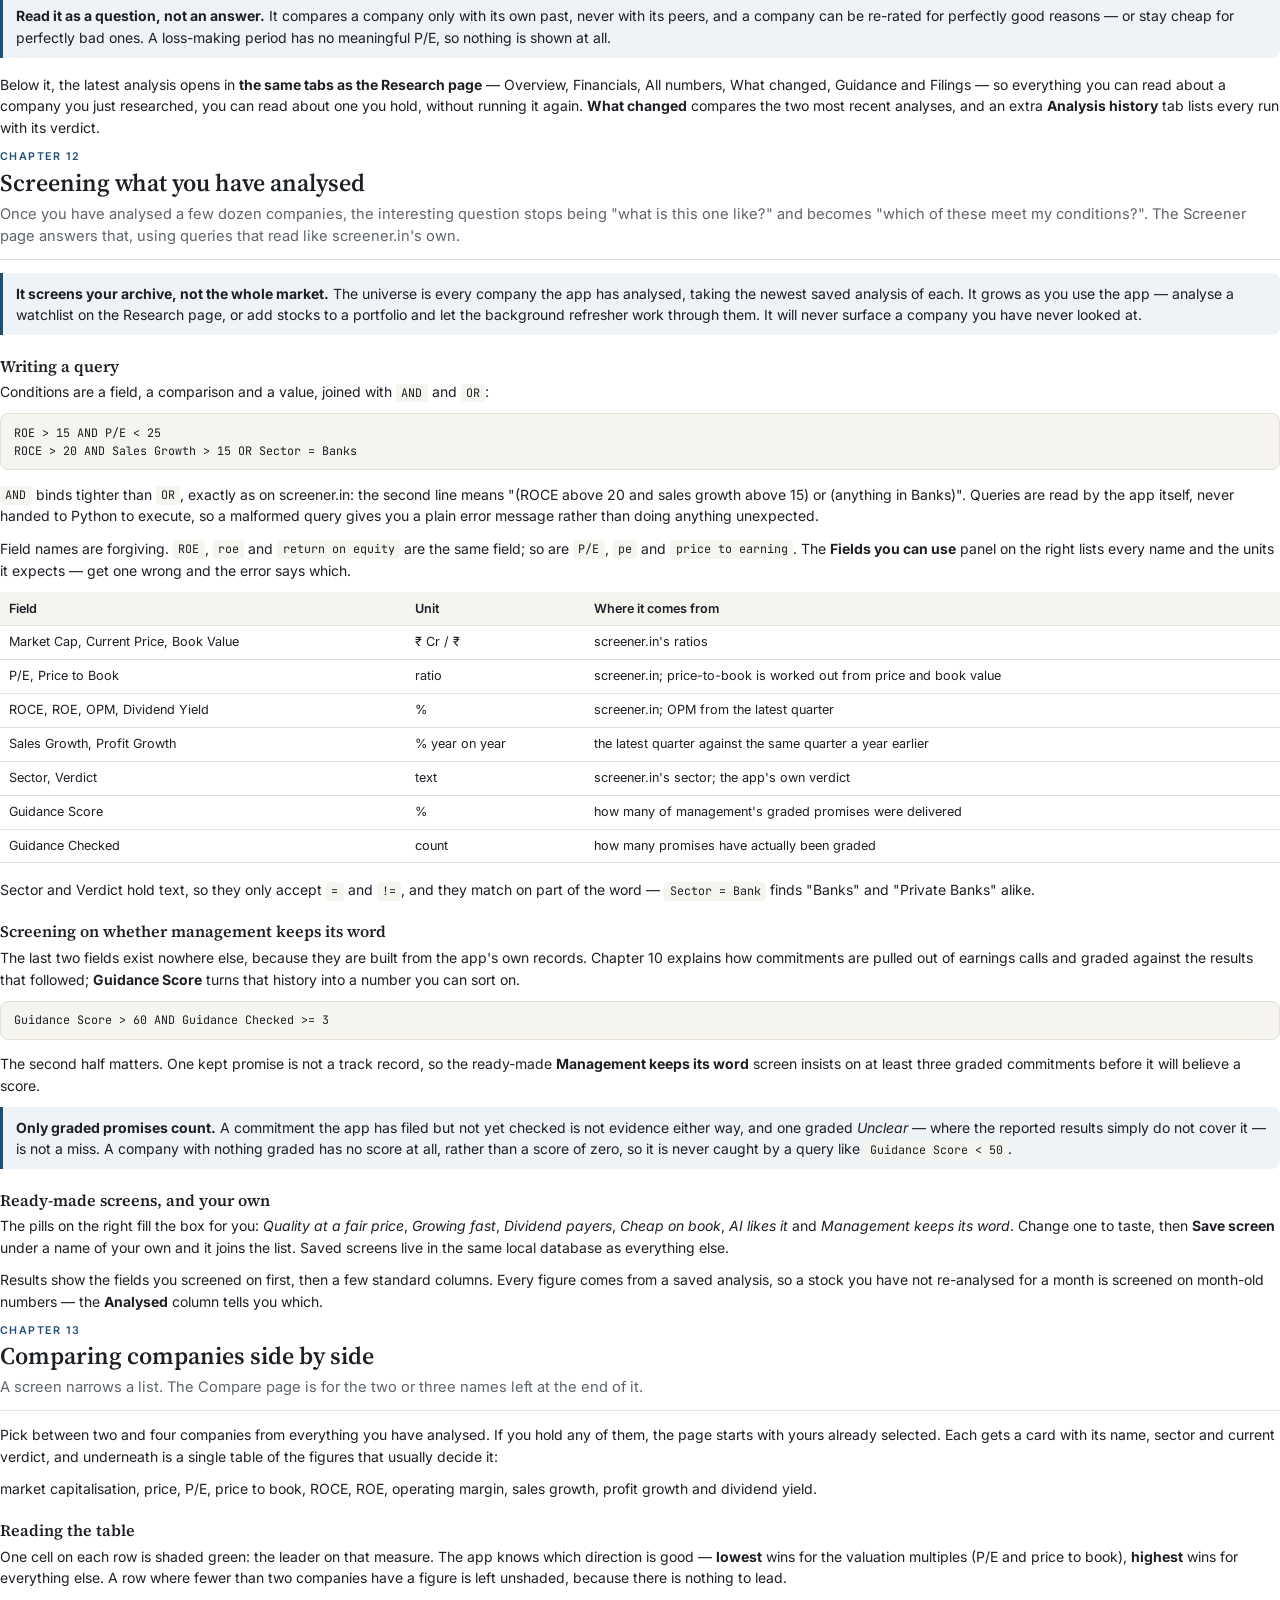
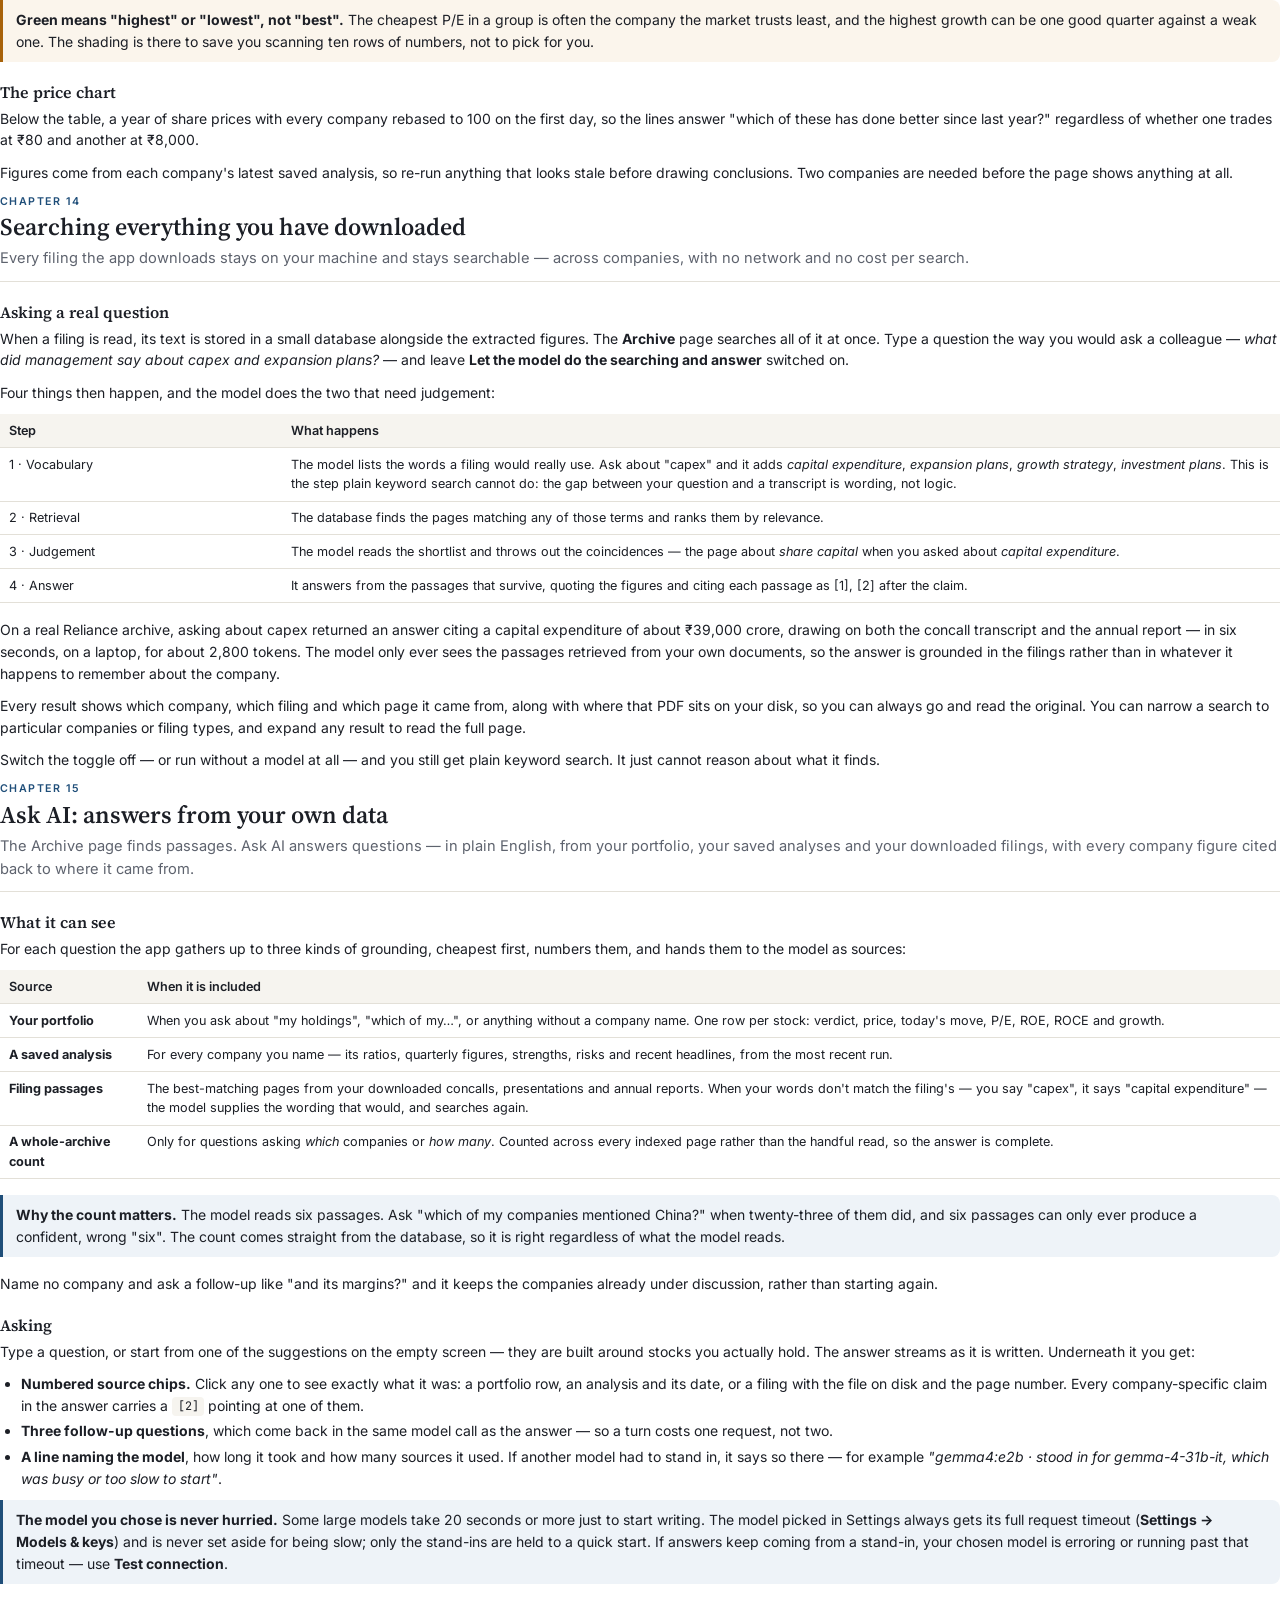
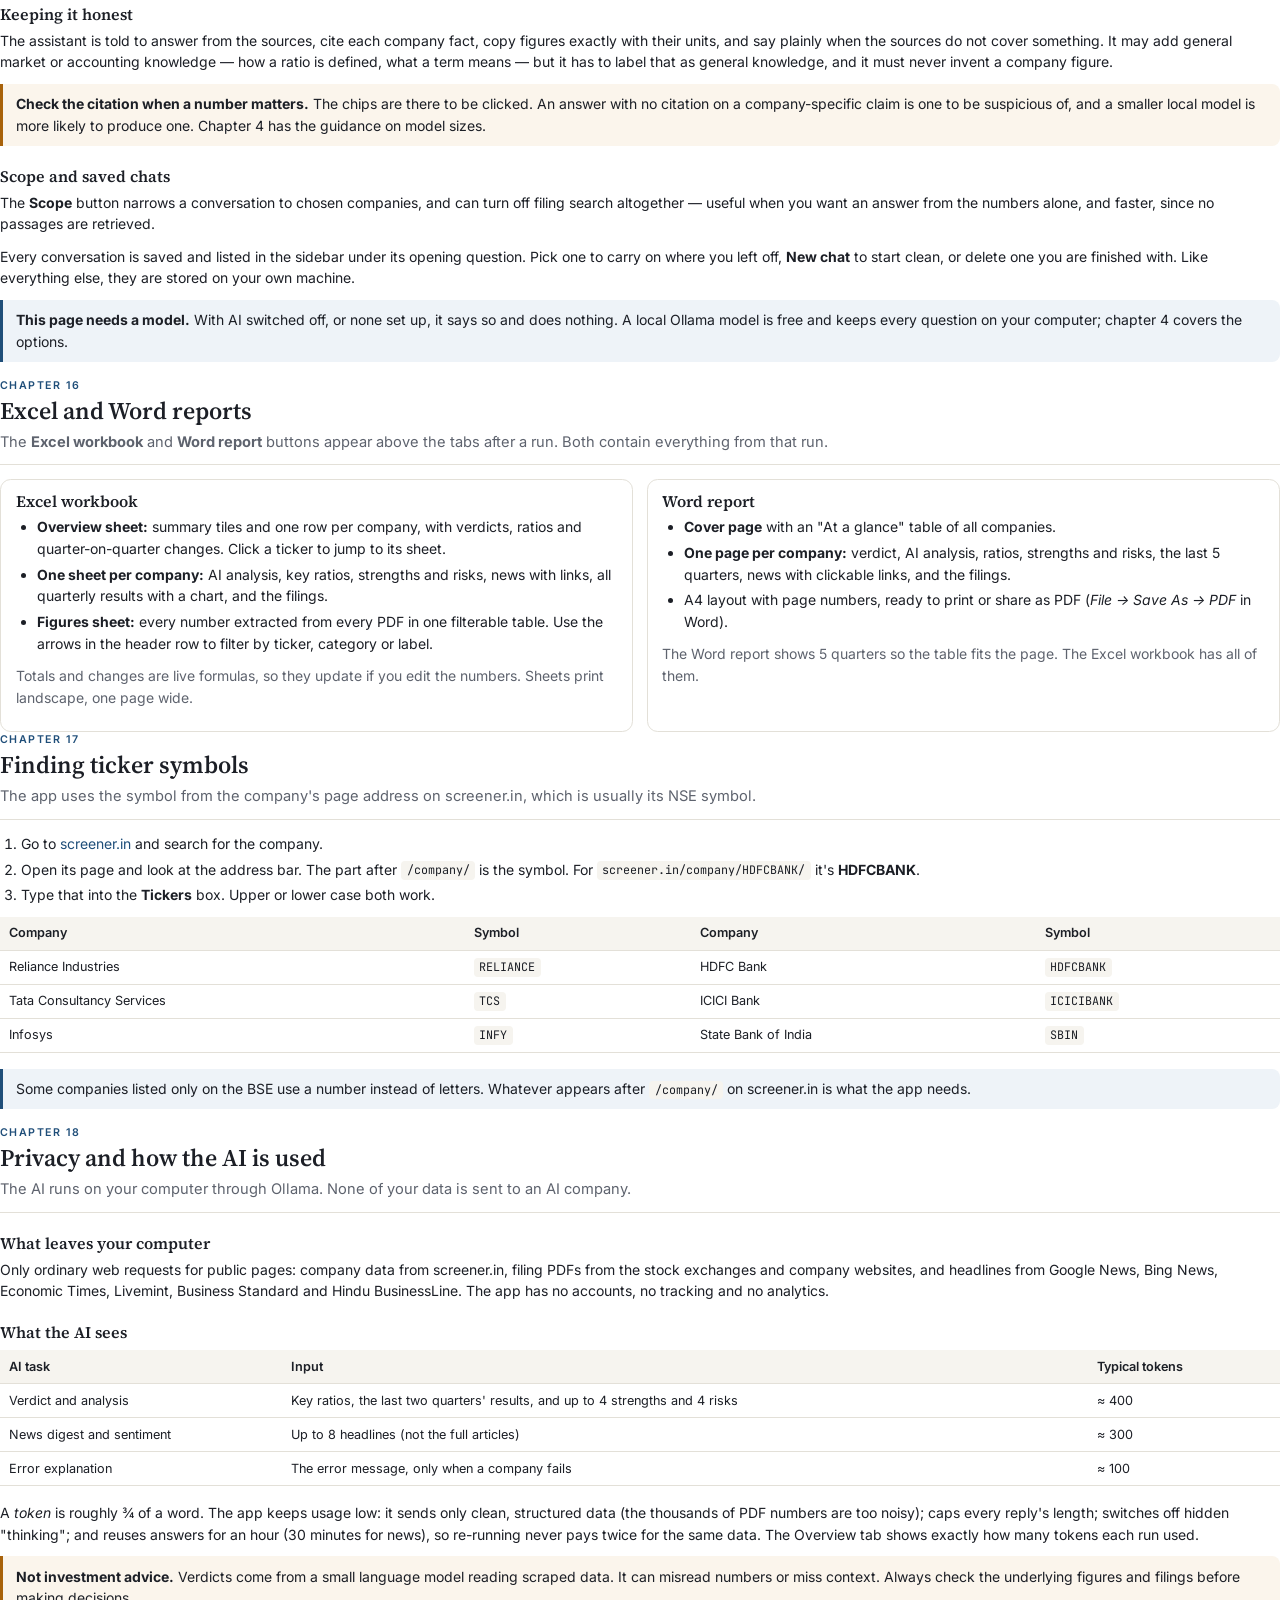
==== commit e9b59881: "Guide: analysis limits, the Stock page tabs, and the model you chose Documents the CPU and memory li" ====
--- a/docs/user_guide.html
+++ b/docs/user_guide.html
@@ -471,6 +471,7 @@
   <div class="note">
     <b>Read it as a question, not an answer.</b> It compares a company only with its own past, never with its peers, and a company can be re-rated for perfectly good reasons — or stay cheap for perfectly bad ones. A loss-making period has no meaningful P/E, so nothing is shown at all.
   </div>
+  <p>Below it, the latest analysis opens in <b>the same tabs as the Research page</b> — Overview, Financials, All numbers, What changed, Guidance and Filings — so everything you can read about a company you just researched, you can read about one you hold, without running it again. <b>What changed</b> compares the two most recent analyses, and an extra <b>Analysis history</b> tab lists every run with its verdict.</p>
 </section>
 
 <section class="chapter">
@@ -577,8 +578,12 @@
   <ul>
     <li><b>Numbered source chips.</b> Click any one to see exactly what it was: a portfolio row, an analysis and its date, or a filing with the file on disk and the page number. Every company-specific claim in the answer carries a <code>[2]</code> pointing at one of them.</li>
     <li><b>Three follow-up questions</b>, which come back in the same model call as the answer — so a turn costs one request, not two.</li>
-    <li><b>A line naming the model</b>, how long it took and how many sources it used. If your chosen model was busy and another stood in, it says so there.</li>
+    <li><b>A line naming the model</b>, how long it took and how many sources it used. If another model had to stand in, it says so there — for example <i>"gemma4:e2b · stood in for gemma-4-31b-it, which was busy or too slow to start"</i>.</li>
   </ul>
+
+  <div class="note">
+    <b>The model you chose is never hurried.</b> Some large models take 20 seconds or more just to start writing. The model picked in Settings always gets its full request timeout (<b>Settings → Models &amp; keys</b>) and is never set aside for being slow; only the stand-ins are held to a quick start. If answers keep coming from a stand-in, your chosen model is erroring or running past that timeout — use <b>Test connection</b>.
+  </div>
 
   <h3>Keeping it honest</h3>
   <p>The assistant is told to answer from the sources, cite each company fact, copy figures exactly with their units, and say plainly when the sources do not cover something. It may add general market or accounting knowledge — how a ratio is defined, what a term means — but it has to label that as general knowledge, and it must never invent a company figure.</p>
@@ -719,7 +724,7 @@
   <p class="intro">This app is meant to sit in the background — watching prices, re-analysing what you hold, building a digest once a week. So it is built to be something you can forget about: comfortably under 500 MB of memory, and entirely under your control.</p>
 
   <h3>What it actually uses</h3>
-  <p><b>Settings → Performance</b> shows the memory this session is using, right now, and warns you if it goes past 500 MB. For reference, with every page opened it sits around 230 MB, and about 190 MB in lean mode. Most of that is Python itself plus the two libraries the app is built on; the app's own data is a small fraction.</p>
+  <p><b>Settings → Performance</b> shows the memory in use right now — the app plus any filing it is parsing at that moment — and warns you if it goes past 500 MB. For reference, with every page opened it sits around 230 MB, and about 190 MB in lean mode. Most of that is Python itself plus the two libraries the app is built on; the app's own data is a small fraction.</p>
 
   <h3>The switches</h3>
   <table>
@@ -732,7 +737,12 @@
     <tr><td><b>Let Ask AI rank passages</b></td><td>The model picks which retrieved passages actually answer your question, instead of trusting the keyword order — "share capital" is not capital expenditure. One extra request per question: a few seconds locally, longer on a hosted provider.</td></tr>
     <tr><td><b>Re-analyse each held stock every…</b></td><td>How often background analysis runs. 0 analyses a stock once, when you add it, and never again.</td></tr>
     <tr><td><b>Filings downloaded at once</b></td><td>Faster, but heavier — and less polite to the site being read.</td></tr>
-  </table>
+    <tr><td><b>CPU the analysis may use</b></td><td>The share of your computer's processor that parsing filings may take (default 50%). Lower means a slower analysis and a cooler, quieter machine; clicks in the app are never slowed. It also caps how many threads a local Ollama model may use — at 100% Ollama decides for itself.</td></tr>
+    <tr><td><b>Memory limit (MB)</b></td><td>A ceiling for the app and its parse workers together (default 2,048 MB). Over it, the next filing waits for memory to free up before it is parsed. 0 means no limit.</td></tr>
+  </table>
+  <div class="note good">
+    <b>Why pages stay quick during an analysis.</b> Reading a large annual report is heavy work. The app does it in separate, low-priority processes — one fresh process per filing, which hands its memory back the moment it finishes — so the page you are on keeps responding instead of freezing for several seconds. The CPU and memory limits apply from the next filing parsed.
+  </div>
   <p>The cache sizes take effect when the app restarts. <b>Free memory now</b> drops everything held in memory immediately; nothing is lost, it is simply fetched or recomputed next time it is needed.</p>
   <div class="note good">
     <b>The app is already careful about the expensive things.</b> A filing is parsed once ever and the result cached by file hash. The PDF reader — about 22 MB — is only loaded when a PDF is actually opened, so a session that never runs an analysis never pays for it. Model answers are cached, so re-running a company costs nothing.
@@ -772,6 +782,7 @@
     <tr><td>A company shows <strong>Failed</strong></td><td>Usually a wrong symbol: check it on screener.in (chapter 17). It can also be a network problem or the site temporarily limiting requests; wait a few minutes and try again. With AI on, the card explains the problem in plain English.</td></tr>
     <tr><td>A filing says <em>Skipped</em></td><td>It was over 25 MB, or the link led to a web page rather than a PDF. The rest of the analysis is unaffected.</td></tr>
     <tr><td>"No news in the last 14 days"</td><td>Normal for smaller companies. The news sources simply had nothing that named the company.</td></tr>
+    <tr><td>An analysis is slower than it used to be</td><td>Check <b>Settings → Performance → CPU the analysis may use</b> and the memory limit. A low CPU share, or a memory limit the app is already near, makes filings wait. Raise either; the app's own pages are unaffected either way.</td></tr>
     <tr><td>Numbers look out of date</td><td>Results are reused for an hour. Use <strong>⋮ → Clear cache</strong>, then run again.</td></tr>
   </table>
   <h3>Local AI</h3>
@@ -780,6 +791,7 @@
     <tr><td>Sidebar says <strong>Ollama not detected</strong></td><td>Start Ollama (open the app, or run <code>ollama serve</code>), then refresh the page. Check <a href="http://localhost:11434">localhost:11434</a> says <em>Ollama is running</em>.</td></tr>
     <tr><td>Connected, but the model list is empty</td><td>No model has been downloaded yet. Run <code>ollama pull &lt;name&gt;</code> with a model from ollama.com/library that fits your RAM (chapter 4, route A), then press <strong>Test connection</strong> again.</td></tr>
     <tr><td>"… returned no summary for this ticker"</td><td>Update Ollama to the latest version (0.9 or newer is required), or pick another model from the list.</td></tr>
+    <tr><td>Ask AI answers from a different model than the one you chose</td><td>The line under the answer names the stand-in. Your chosen model was unreachable, returned an error, or ran past the request timeout. Press <b>Test connection</b> in <b>Settings → Models &amp; keys</b>, and raise the timeout there if it is a large, slow model.</td></tr>
     <tr><td>The first AI answer is slow</td><td>The model is loading into memory, which can take 10 to 30 seconds. Later answers take a second or two.</td></tr>
     <tr><td>Computer slows down</td><td>The model is too large for your RAM. Choose a smaller one. <code>ollama list</code> shows installed models; <code>ollama rm &lt;name&gt;</code> removes one.</td></tr>
   </table>
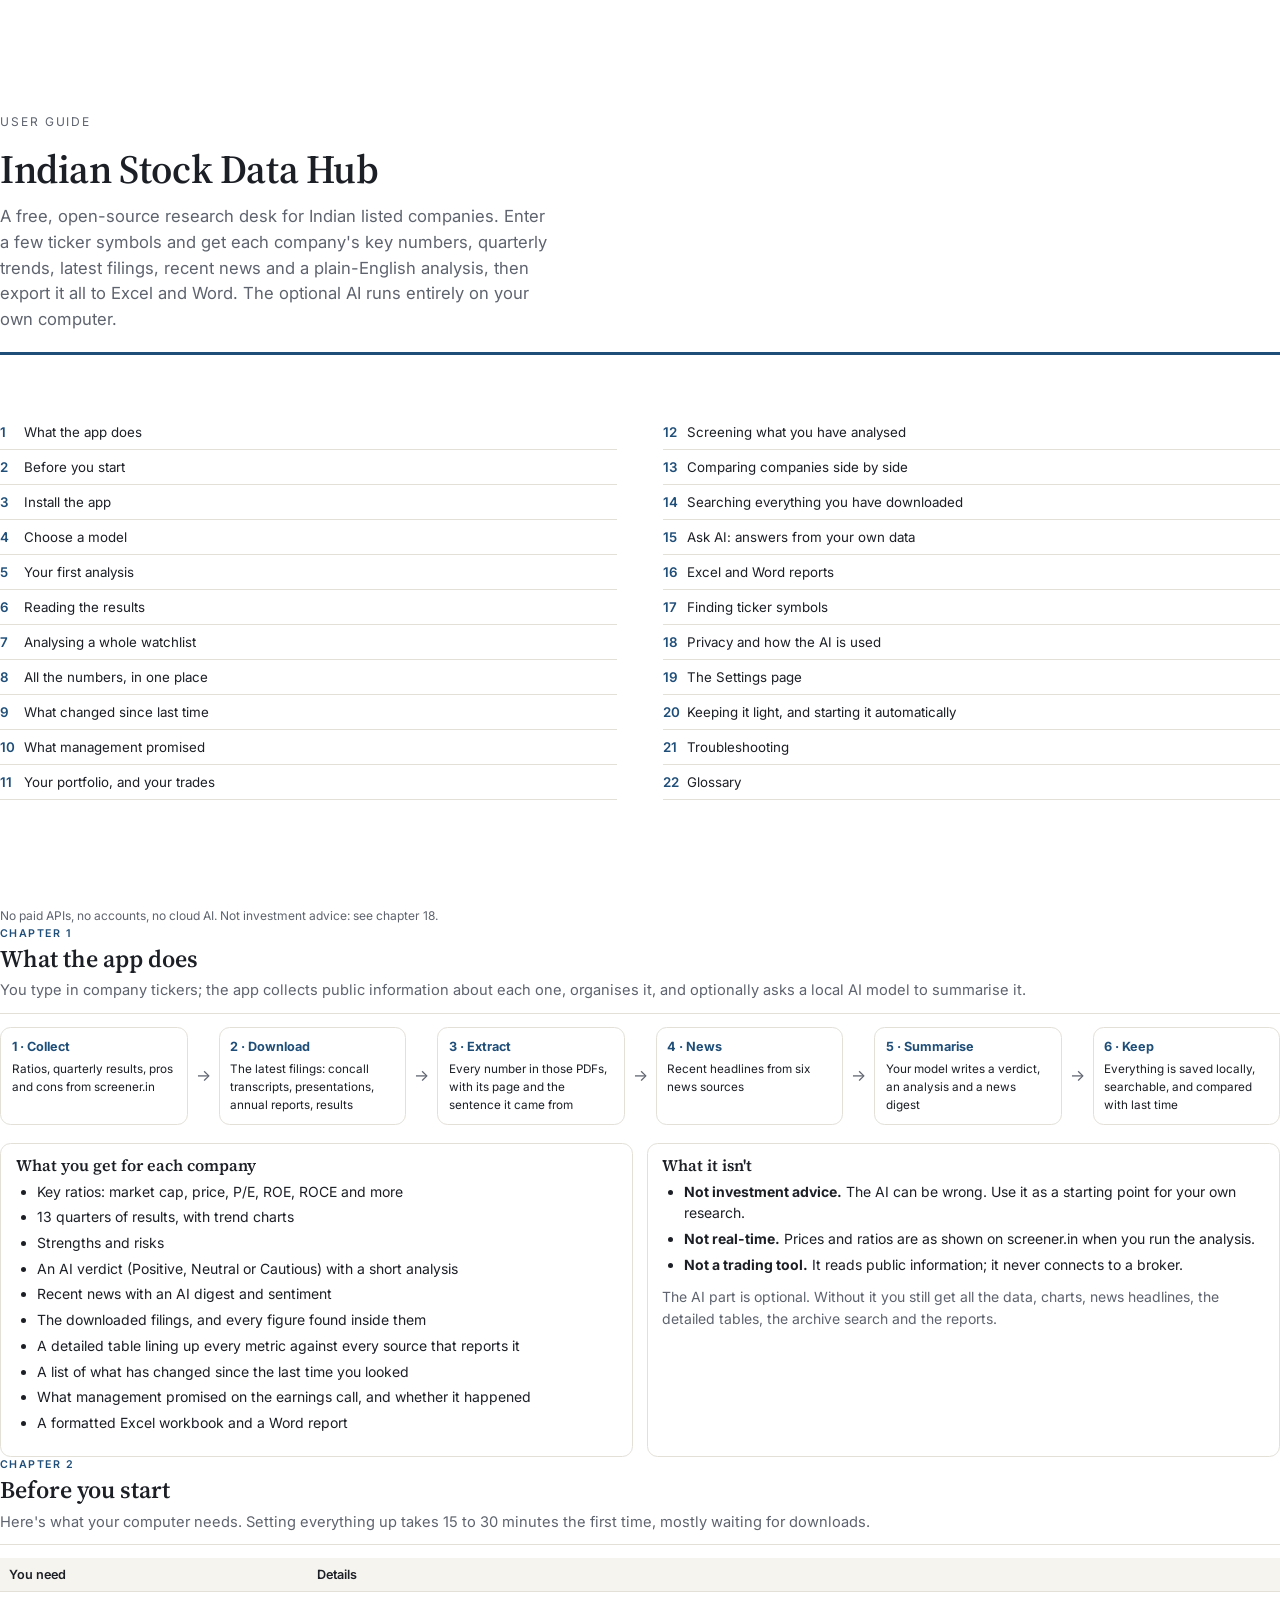
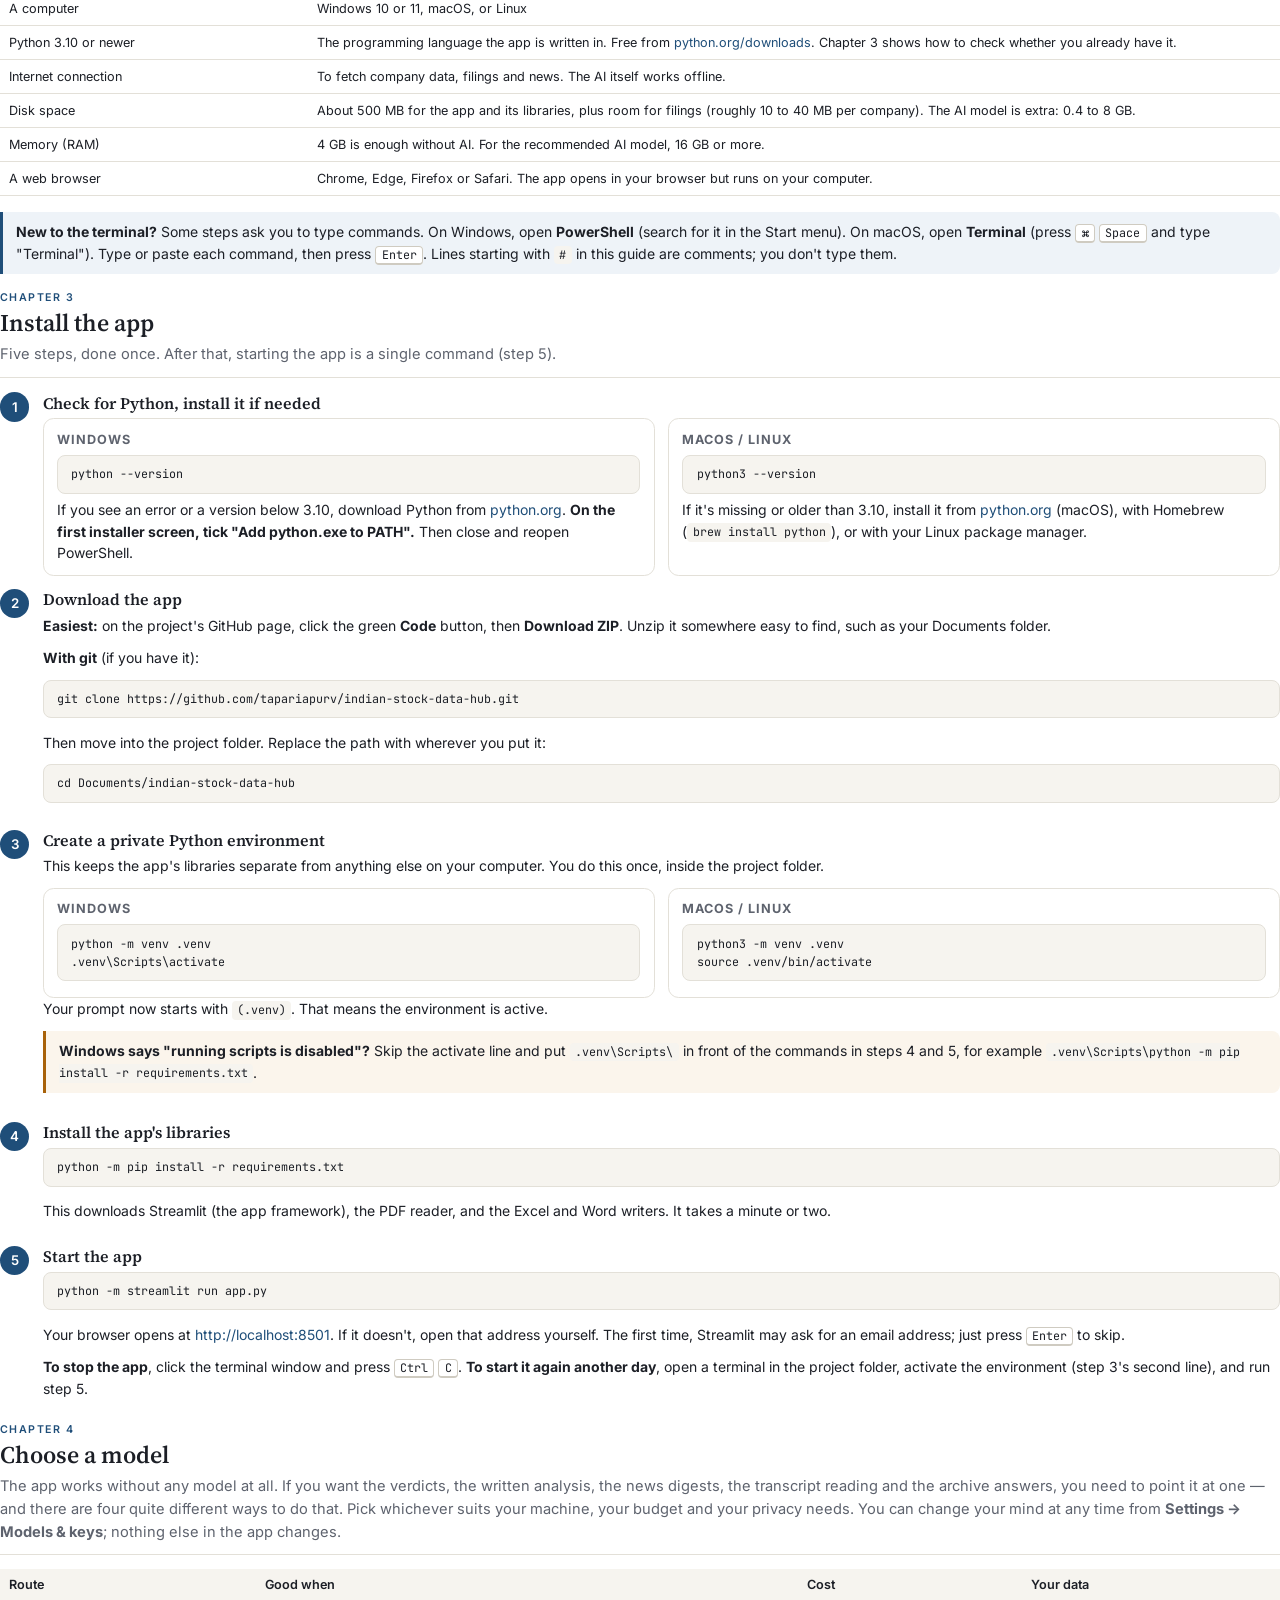
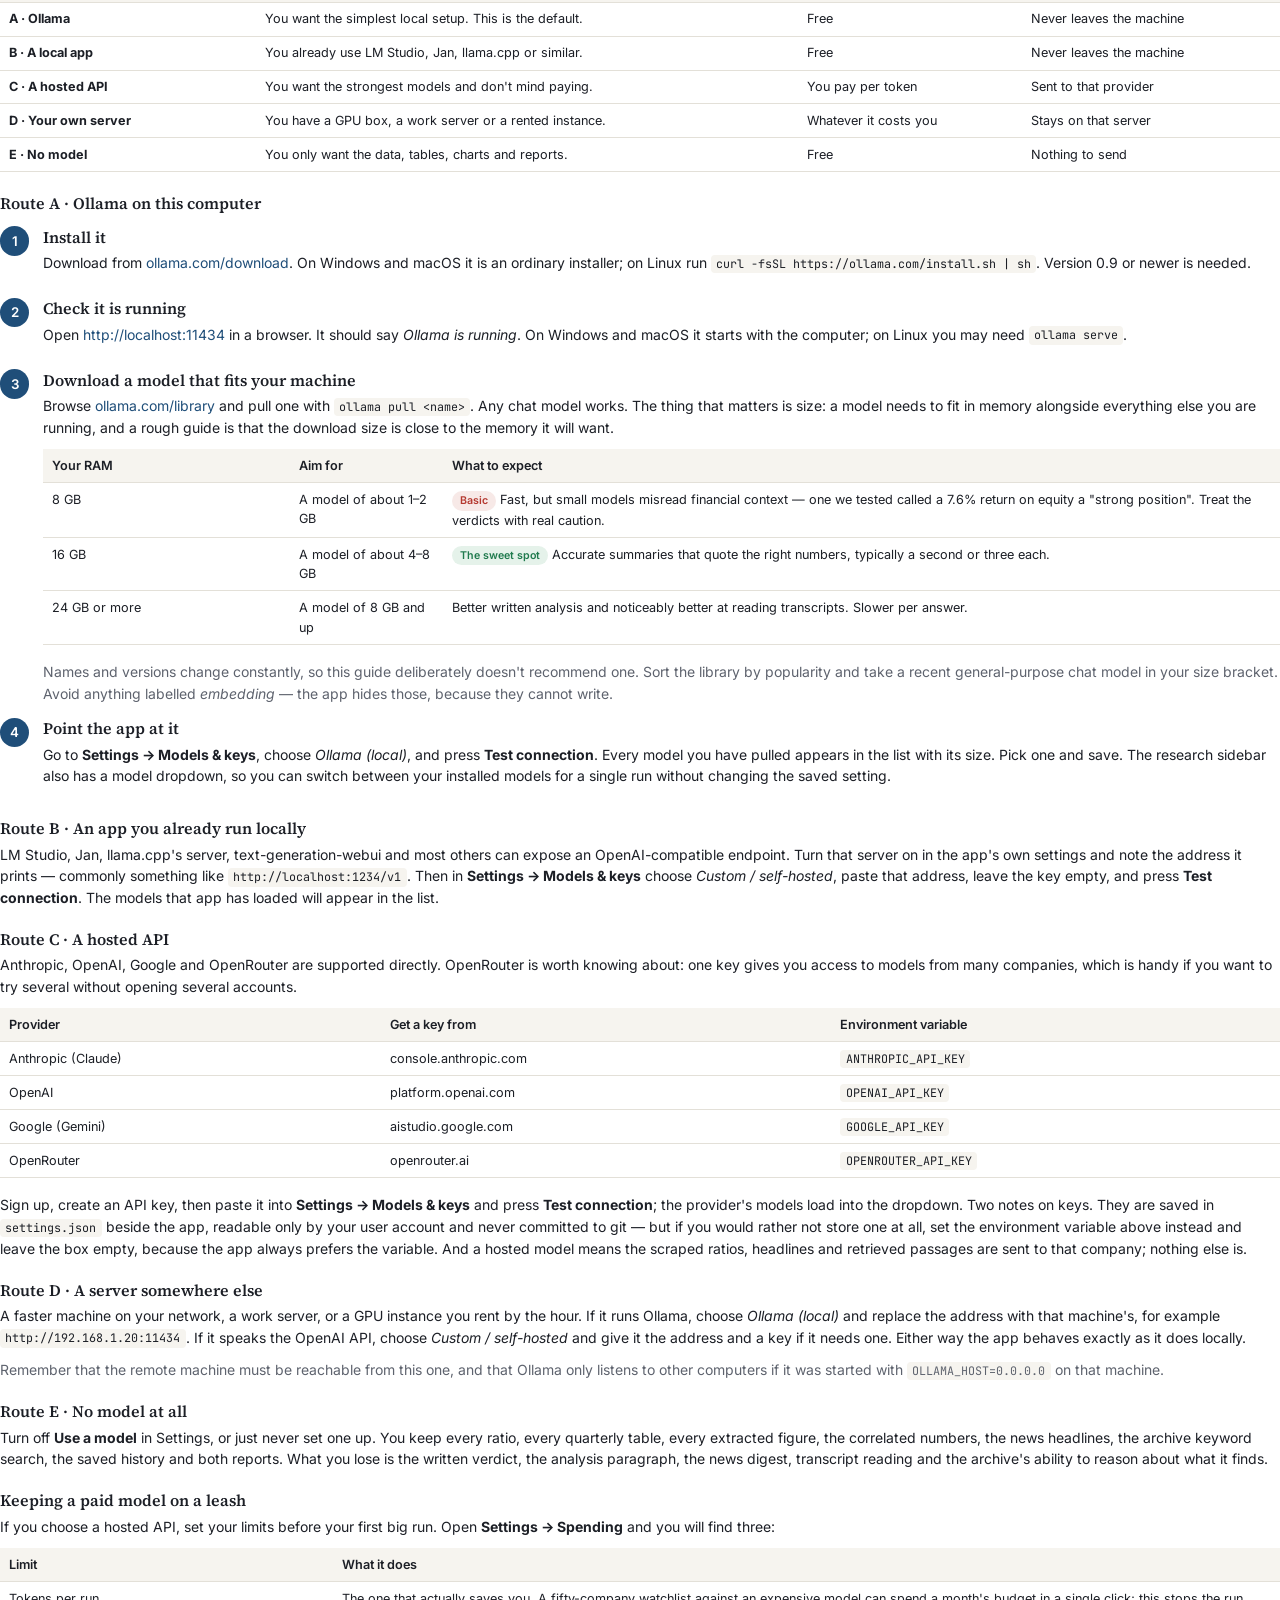
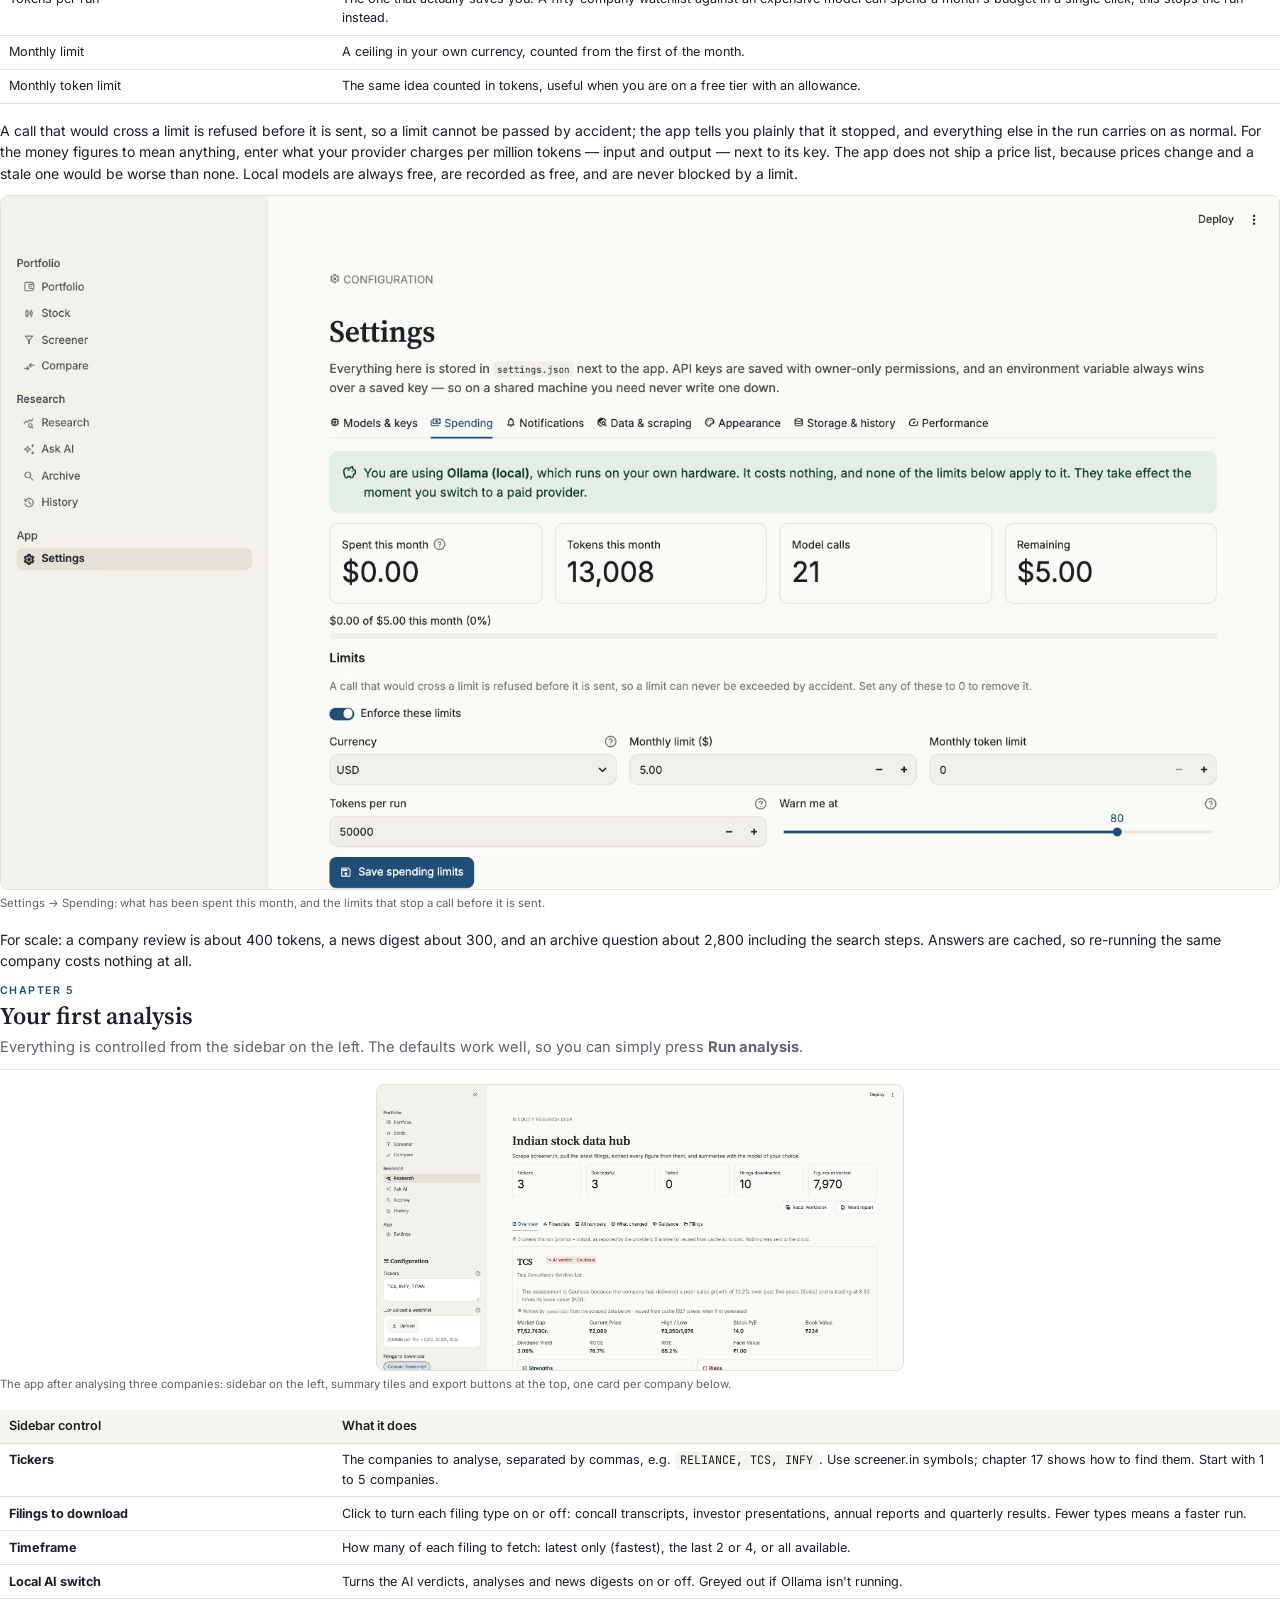
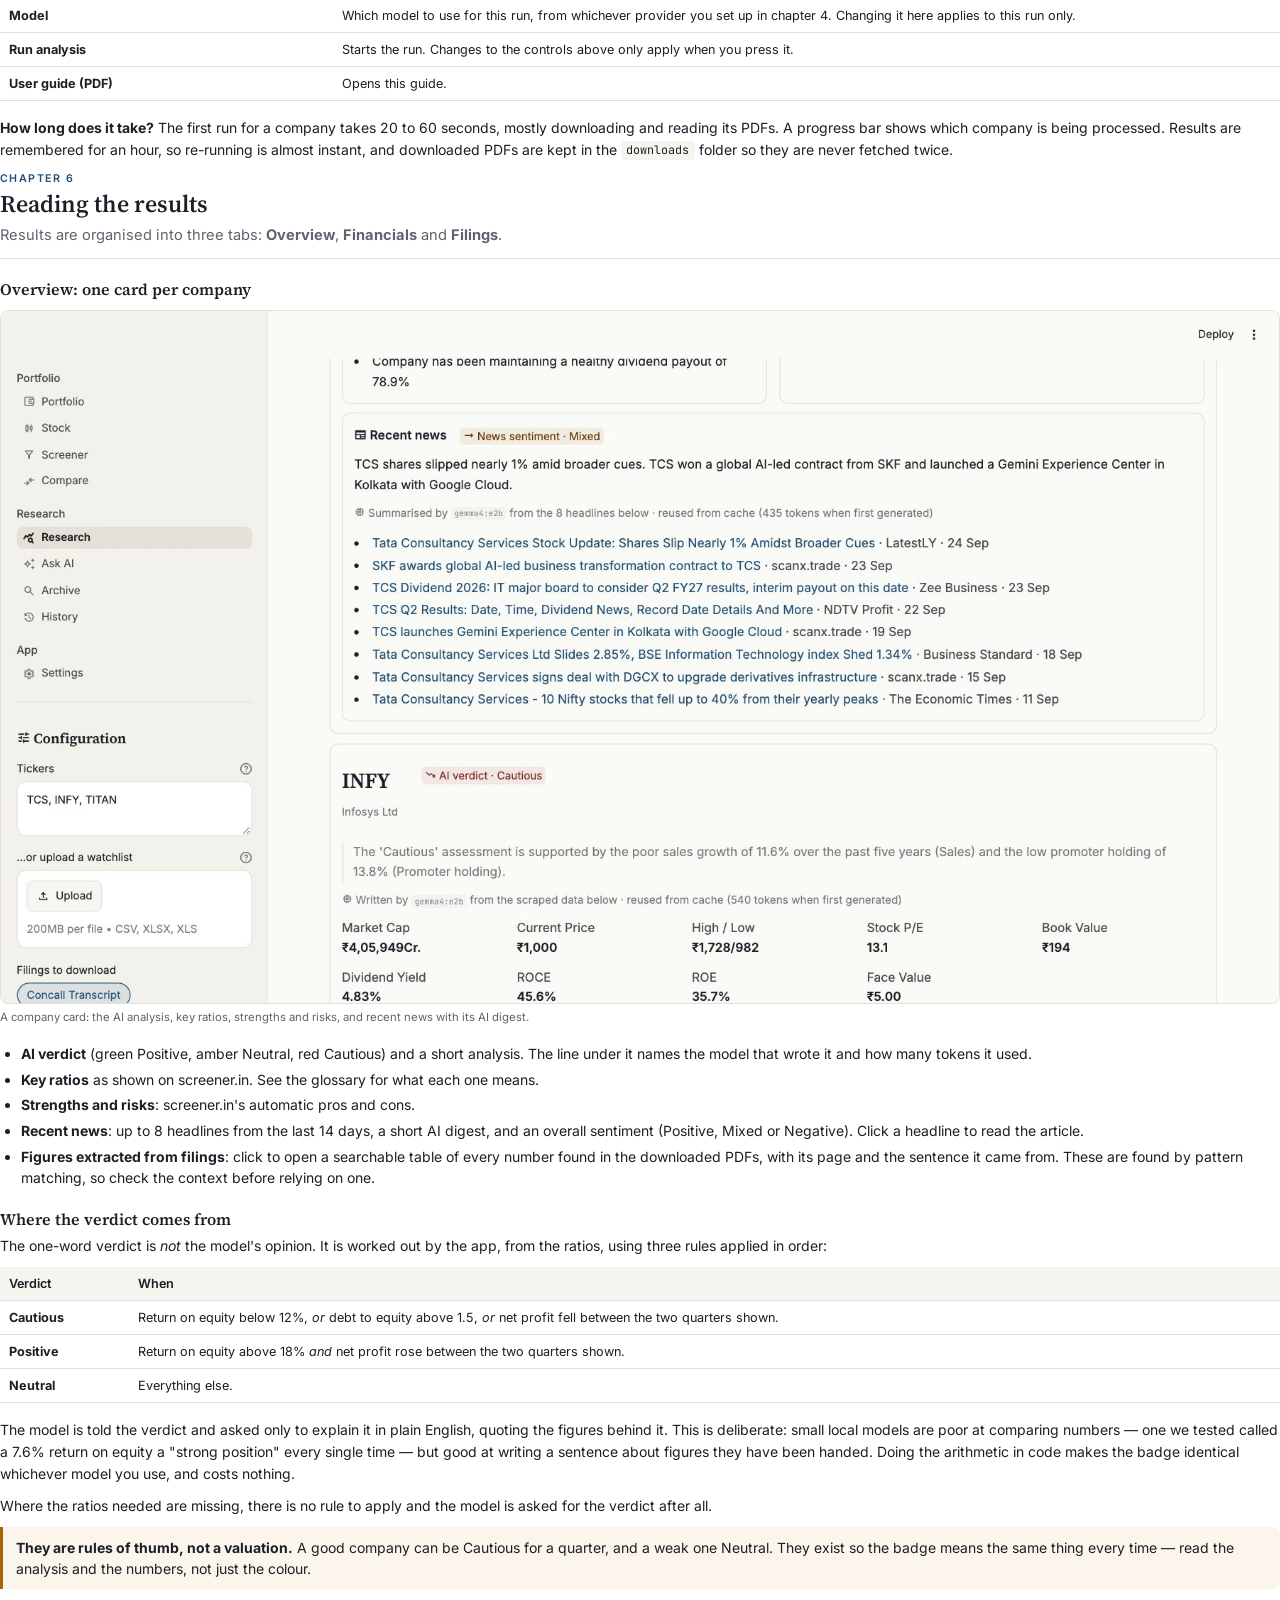
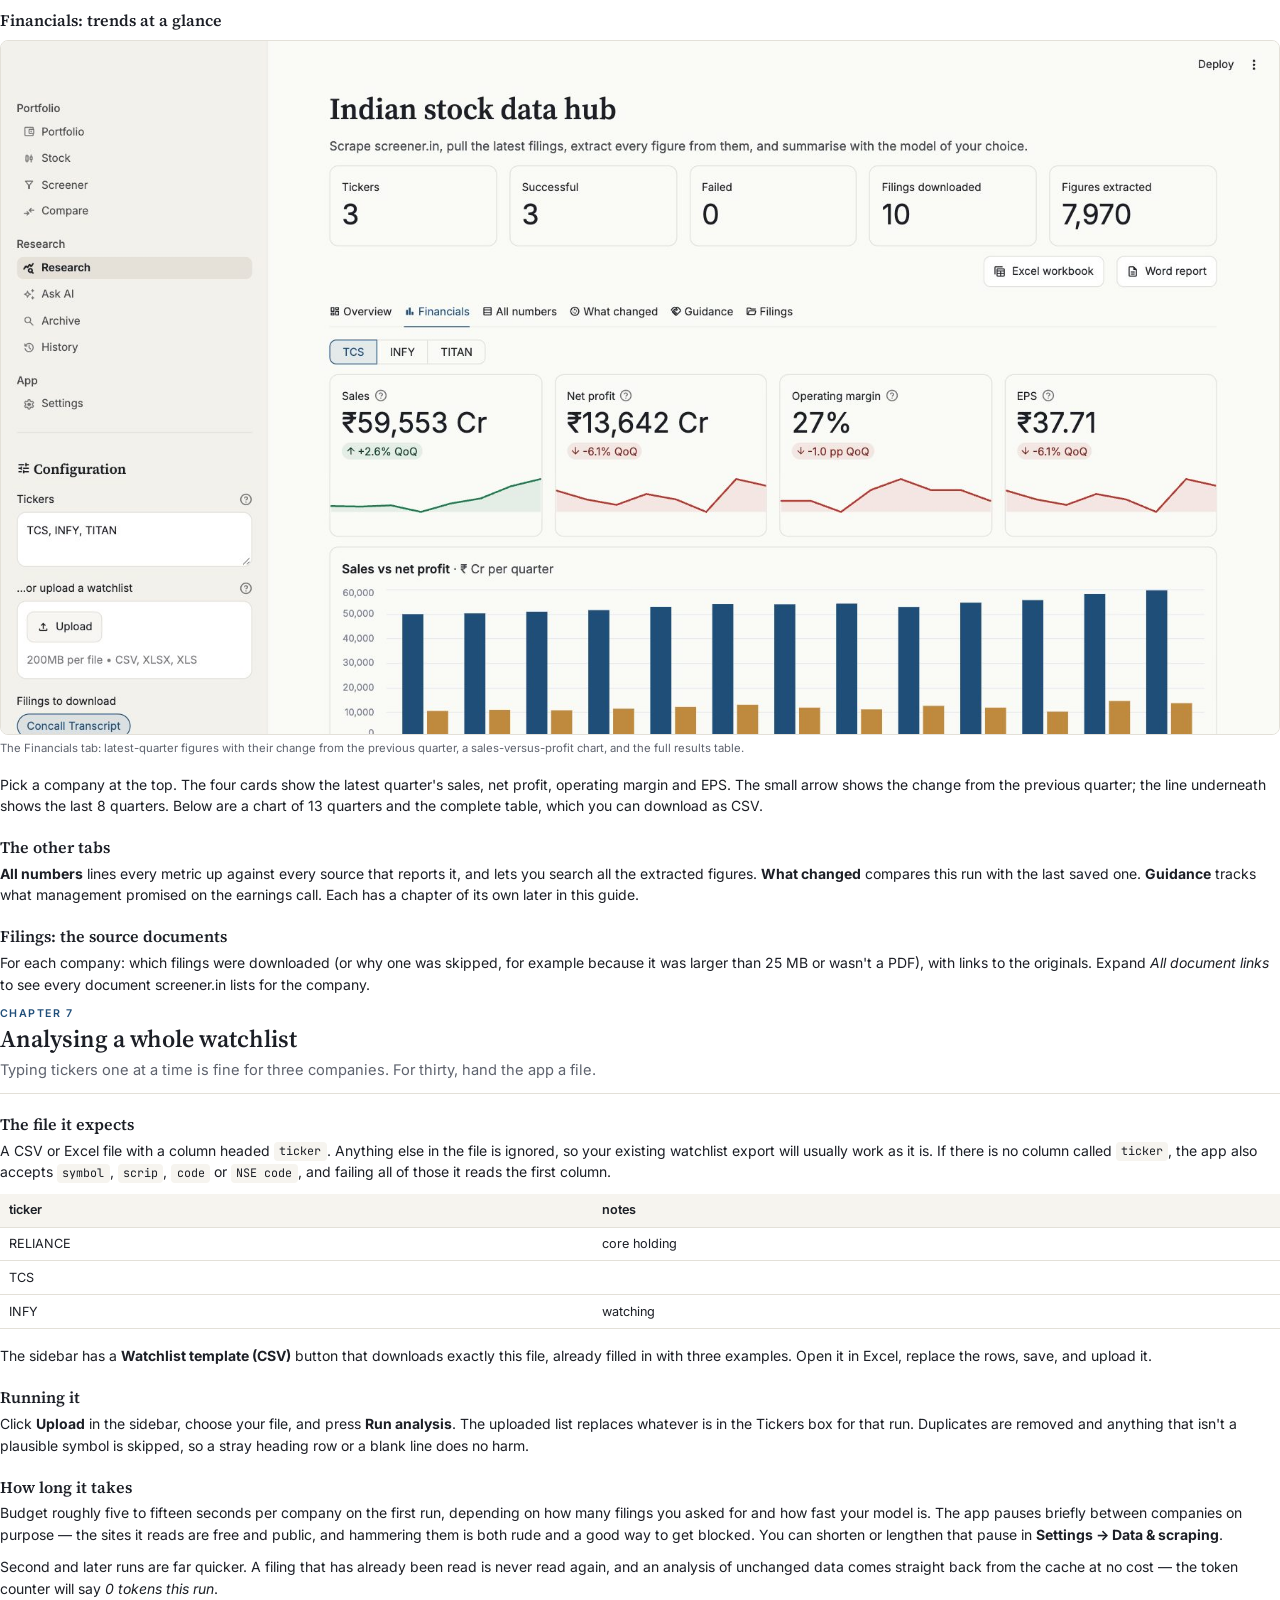
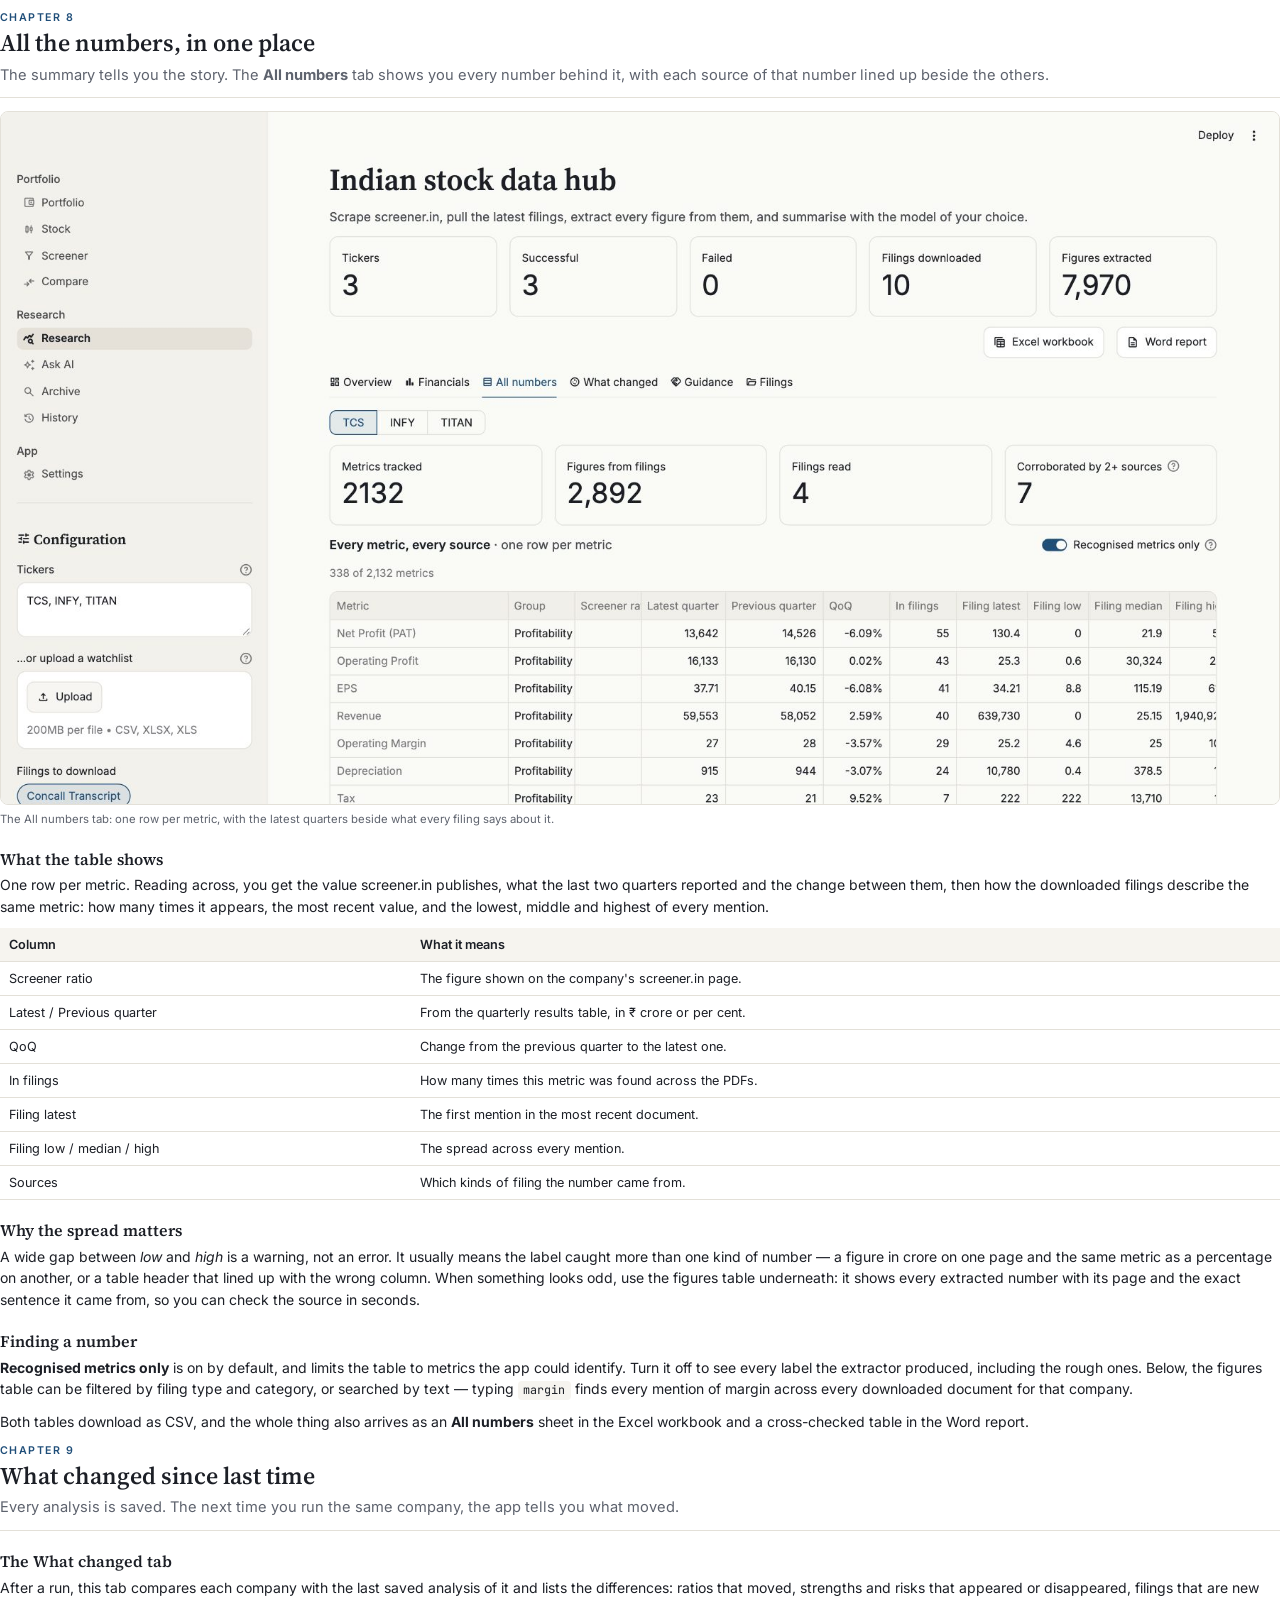
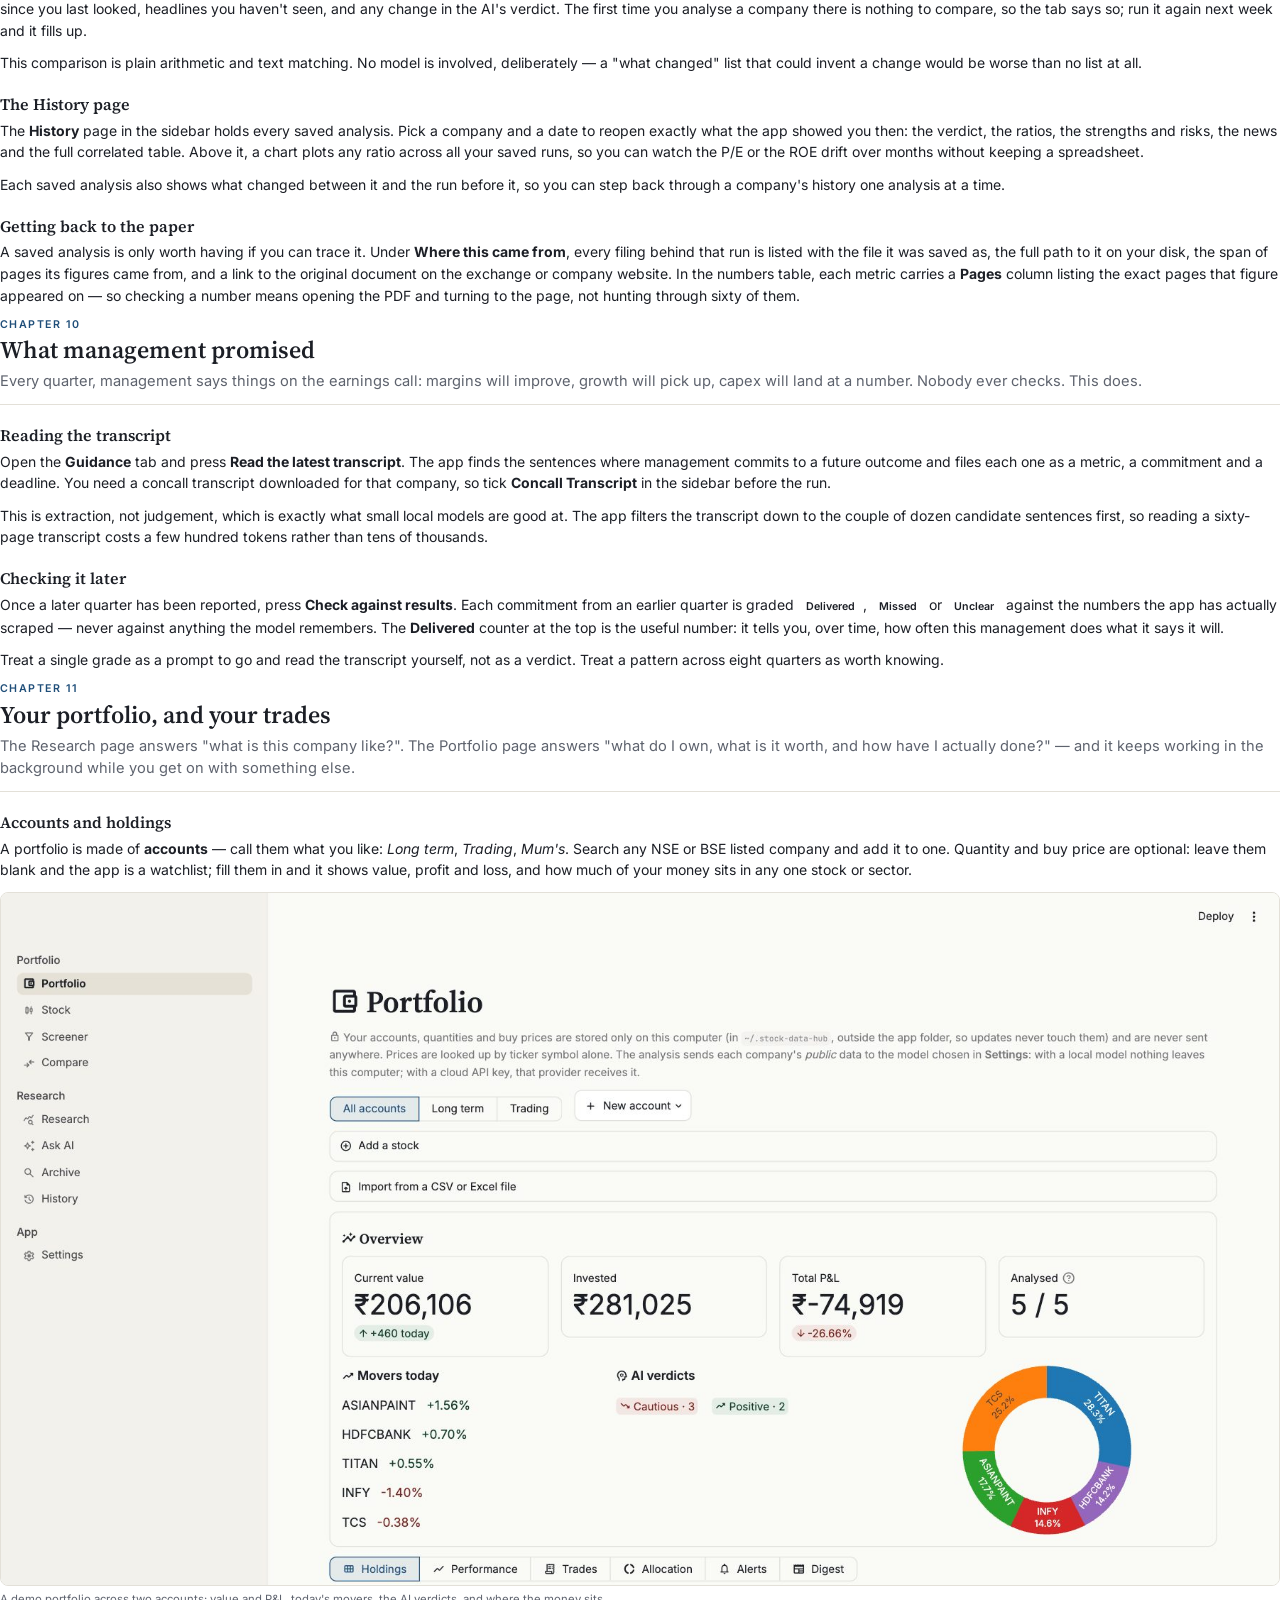
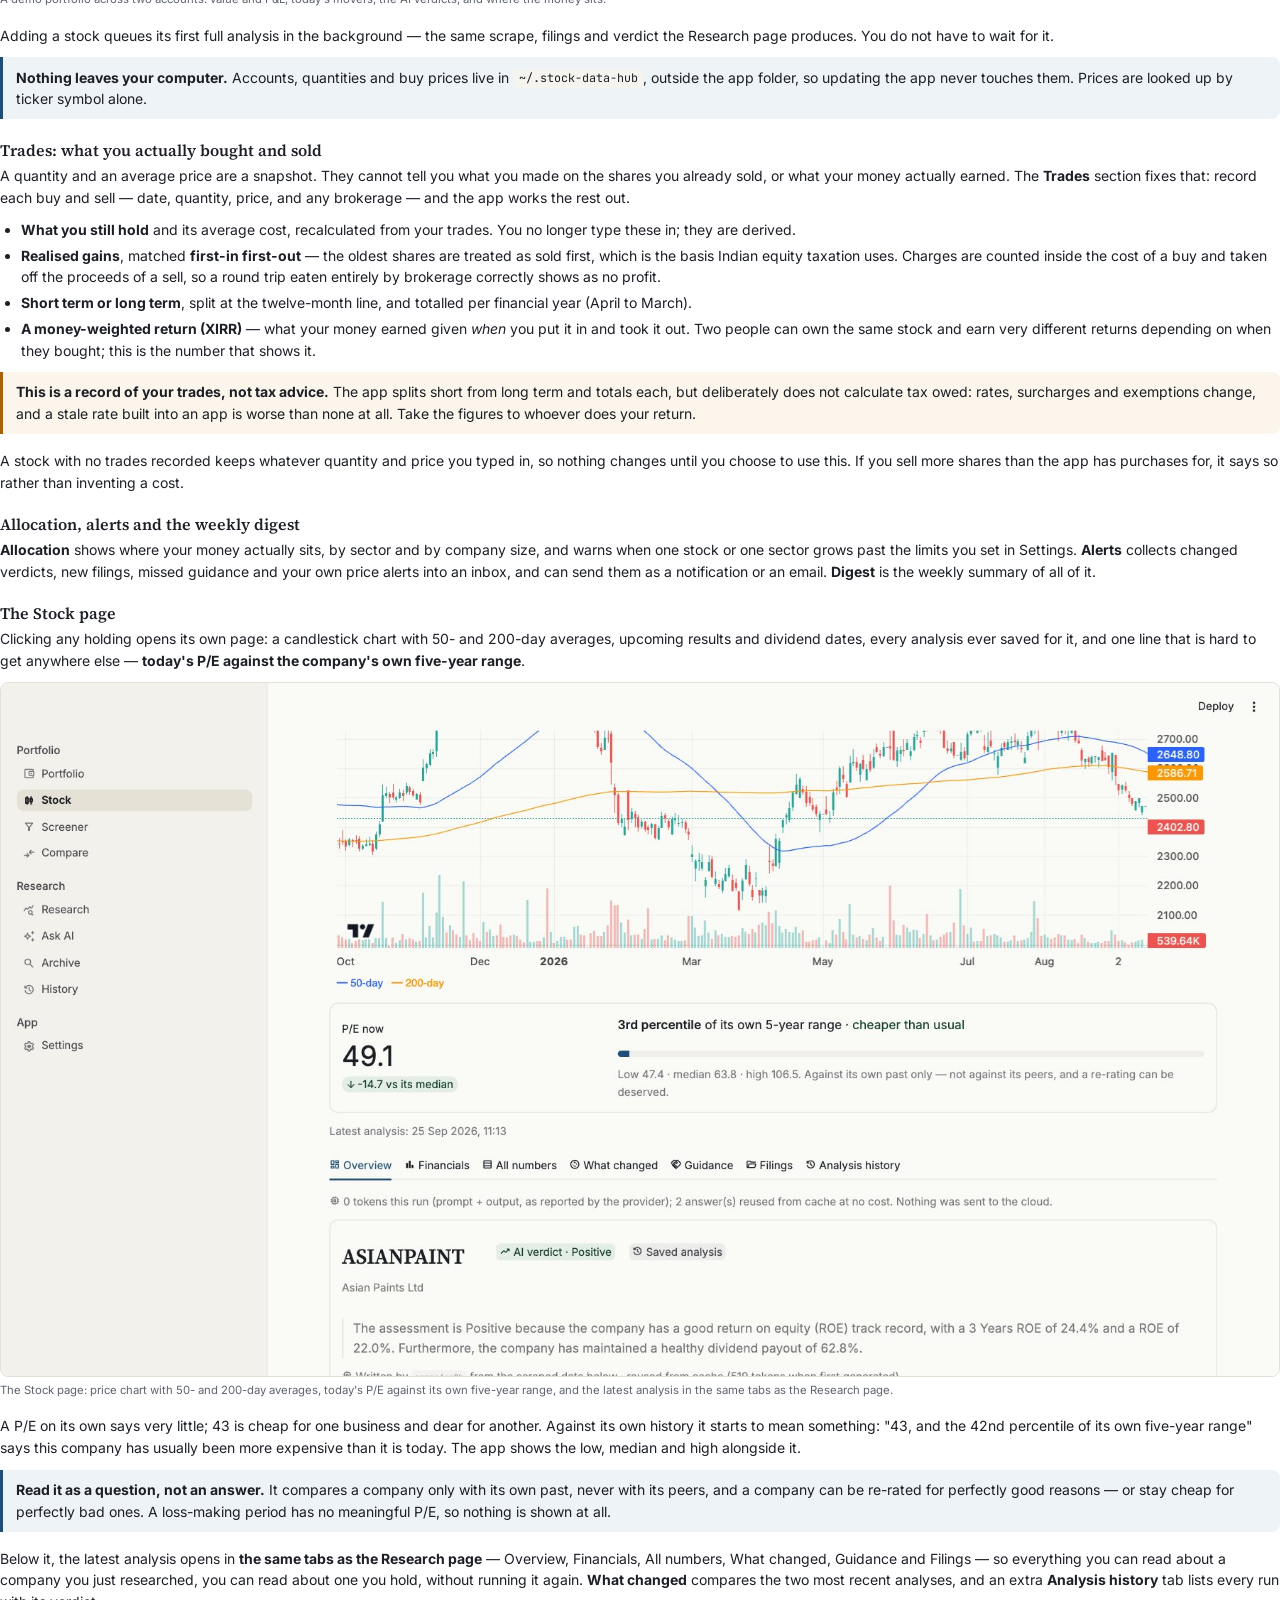
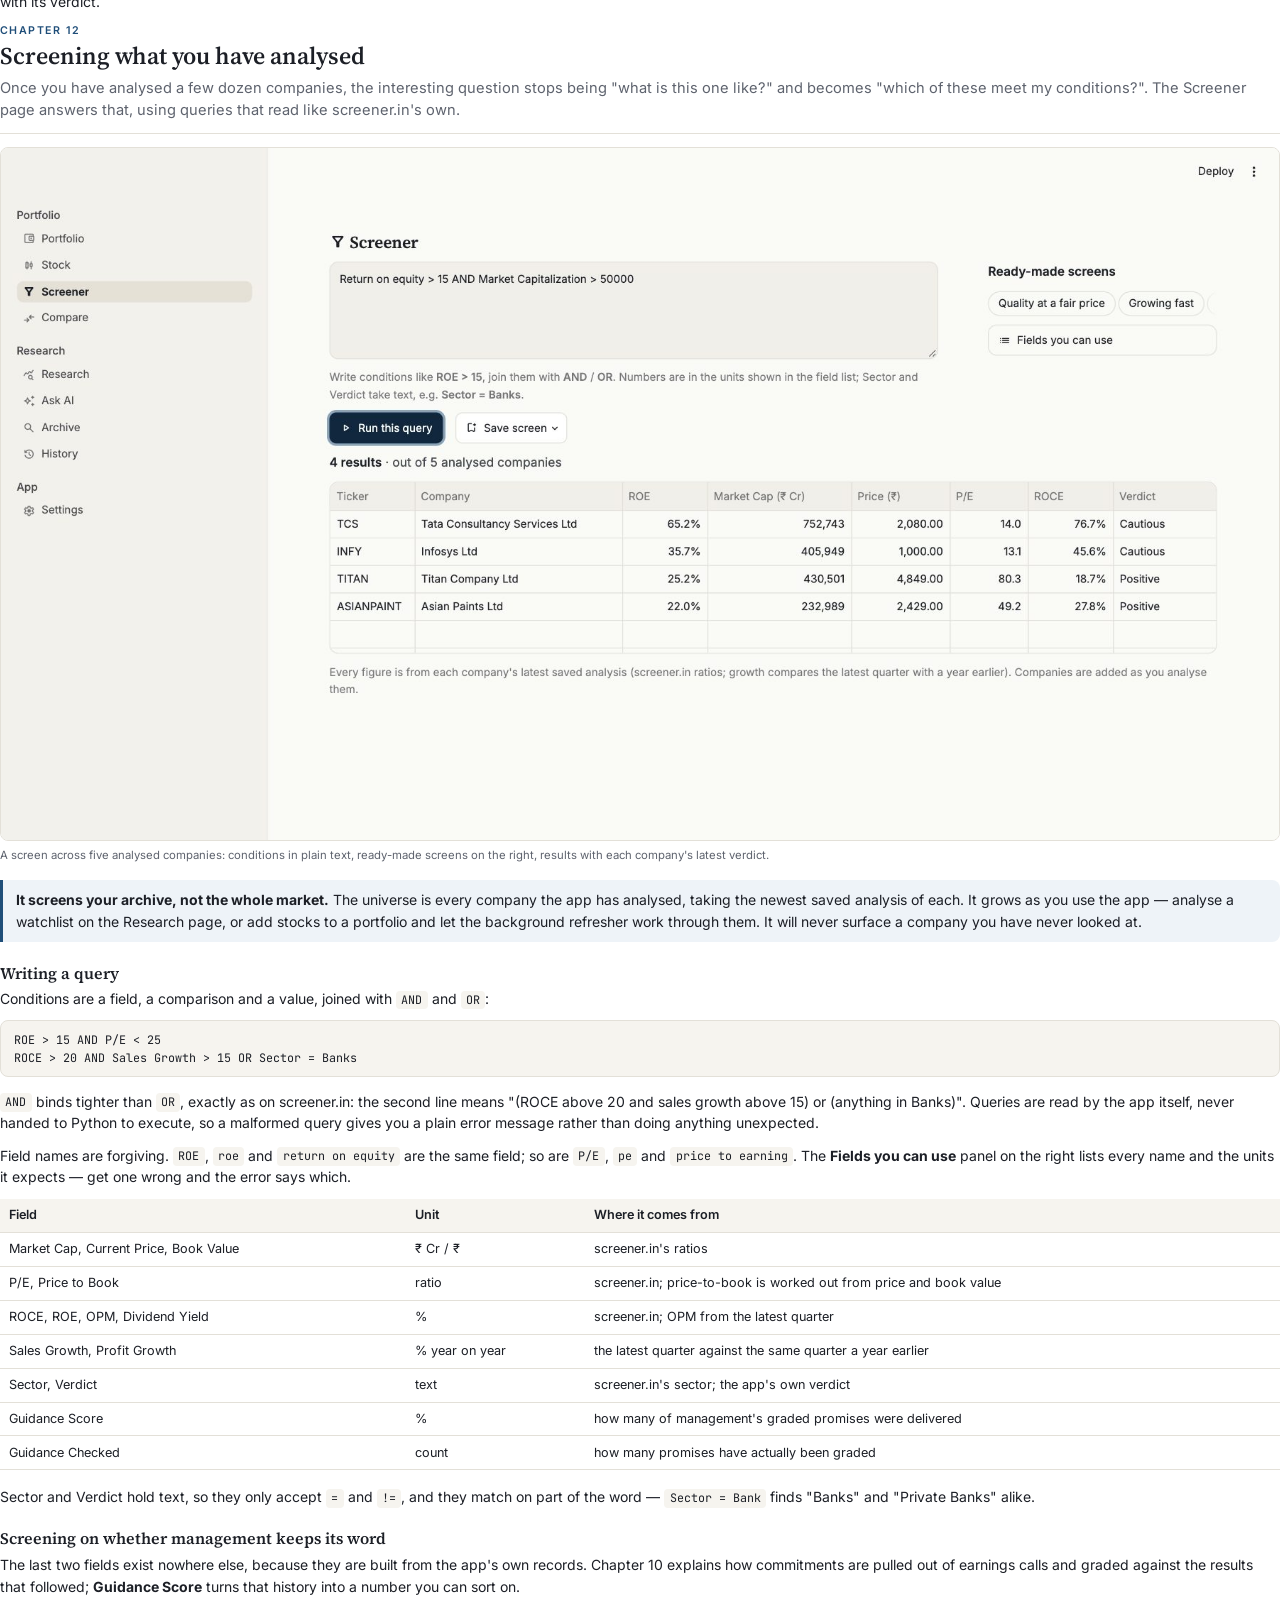
==== commit 76b606c1: "Retake every screenshot, and add the pages that had none All taken from a throwaway data folder with" ====
--- a/docs/user_guide.html
+++ b/docs/user_guide.html
@@ -294,6 +294,7 @@
     <tr><td>Monthly token limit</td><td>The same idea counted in tokens, useful when you are on a free tier with an allowance.</td></tr>
   </table>
   <p>A call that would cross a limit is refused before it is sent, so a limit cannot be passed by accident; the app tells you plainly that it stopped, and everything else in the run carries on as normal. For the money figures to mean anything, enter what your provider charges per million tokens — input and output — next to its key. The app does not ship a price list, because prices change and a stale one would be worse than none. Local models are always free, are recorded as free, and are never blocked by a limit.</p>
+  <figure><img src="images/spending.jpg" alt="Settings, Spending tab"><figcaption>Settings → Spending: what has been spent this month, and the limits that stop a call before it is sent.</figcaption></figure>
   <p>For scale: a company review is about 400 tokens, a news digest about 300, and an archive question about 2,800 including the search steps. Answers are cached, so re-running the same company costs nothing at all.</p>
 </section>
 
@@ -382,6 +383,7 @@
   <div class="kicker">Chapter 8</div>
   <h2>All the numbers, in one place</h2>
   <p class="intro">The summary tells you the story. The <strong>All numbers</strong> tab shows you every number behind it, with each source of that number lined up beside the others.</p>
+  <figure><img src="images/all-numbers.jpg" alt="The All numbers tab"><figcaption>The All numbers tab: one row per metric, with the latest quarters beside what every filing says about it.</figcaption></figure>
 
   <h3>What the table shows</h3>
   <p>One row per metric. Reading across, you get the value screener.in publishes, what the last two quarters reported and the change between them, then how the downloaded filings describe the same metric: how many times it appears, the most recent value, and the lowest, middle and highest of every mention.</p>
@@ -444,6 +446,7 @@
 
   <h3>Accounts and holdings</h3>
   <p>A portfolio is made of <b>accounts</b> — call them what you like: <i>Long term</i>, <i>Trading</i>, <i>Mum's</i>. Search any NSE or BSE listed company and add it to one. Quantity and buy price are optional: leave them blank and the app is a watchlist; fill them in and it shows value, profit and loss, and how much of your money sits in any one stock or sector.</p>
+  <figure><img src="images/portfolio.jpg" alt="The Portfolio page"><figcaption>A demo portfolio across two accounts: value and P&amp;L, today's movers, the AI verdicts, and where the money sits.</figcaption></figure>
   <p>Adding a stock queues its first full analysis in the background — the same scrape, filings and verdict the Research page produces. You do not have to wait for it.</p>
   <div class="note">
     <b>Nothing leaves your computer.</b> Accounts, quantities and buy prices live in <code>~/.stock-data-hub</code>, outside the app folder, so updating the app never touches them. Prices are looked up by ticker symbol alone.
@@ -467,6 +470,7 @@
 
   <h3>The Stock page</h3>
   <p>Clicking any holding opens its own page: a candlestick chart with 50- and 200-day averages, upcoming results and dividend dates, every analysis ever saved for it, and one line that is hard to get anywhere else — <b>today's P/E against the company's own five-year range</b>.</p>
+  <figure><img src="images/stock.jpg" alt="The Stock page"><figcaption>The Stock page: price chart with 50- and 200-day averages, today's P/E against its own five-year range, and the latest analysis in the same tabs as the Research page.</figcaption></figure>
   <p>A P/E on its own says very little; 43 is cheap for one business and dear for another. Against its own history it starts to mean something: "43, and the 42nd percentile of its own five-year range" says this company has usually been more expensive than it is today. The app shows the low, median and high alongside it.</p>
   <div class="note">
     <b>Read it as a question, not an answer.</b> It compares a company only with its own past, never with its peers, and a company can be re-rated for perfectly good reasons — or stay cheap for perfectly bad ones. A loss-making period has no meaningful P/E, so nothing is shown at all.
@@ -478,6 +482,7 @@
   <div class="kicker">Chapter 12</div>
   <h2>Screening what you have analysed</h2>
   <p class="intro">Once you have analysed a few dozen companies, the interesting question stops being "what is this one like?" and becomes "which of these meet my conditions?". The Screener page answers that, using queries that read like screener.in's own.</p>
+  <figure><img src="images/screener.jpg" alt="The Screener page"><figcaption>A screen across five analysed companies: conditions in plain text, ready-made screens on the right, results with each company's latest verdict.</figcaption></figure>
 
   <div class="note">
     <b>It screens your archive, not the whole market.</b> The universe is every company the app has analysed, taking the newest saved analysis of each. It grows as you use the app — analyse a watchlist on the Research page, or add stocks to a portfolio and let the background refresher work through them. It will never surface a company you have never looked at.
@@ -572,6 +577,7 @@
     <b>Why the count matters.</b> The model reads six passages. Ask "which of my companies mentioned China?" when twenty-three of them did, and six passages can only ever produce a confident, wrong "six". The count comes straight from the database, so it is right regardless of what the model reads.
   </div>
   <p>Name no company and ask a follow-up like "and its margins?" and it keeps the companies already under discussion, rather than starting again.</p>
+  <figure><img src="images/ask-ai.jpg" alt="An Ask AI answer with sources"><figcaption>An Ask AI answer: a table built from your saved analyses, numbered source chips underneath, the model that answered and how long it took, and three follow-up questions.</figcaption></figure>
 
   <h3>Asking</h3>
   <p>Type a question, or start from one of the suggestions on the empty screen — they are built around stocks you actually hold. The answer streams as it is written. Underneath it you get:</p>
@@ -740,6 +746,7 @@
     <tr><td><b>CPU the analysis may use</b></td><td>The share of your computer's processor that parsing filings may take (default 50%). Lower means a slower analysis and a cooler, quieter machine; clicks in the app are never slowed. It also caps how many threads a local Ollama model may use — at 100% Ollama decides for itself.</td></tr>
     <tr><td><b>Memory limit (MB)</b></td><td>A ceiling for the app and its parse workers together (default 2,048 MB). Over it, the next filing waits for memory to free up before it is parsed. 0 means no limit.</td></tr>
   </table>
+  <figure><img src="images/performance.jpg" alt="Settings, Performance tab"><figcaption>Settings → Performance: the switches and caches, and the CPU and memory limits for analysis work.</figcaption></figure>
   <div class="note good">
     <b>Why pages stay quick during an analysis.</b> Reading a large annual report is heavy work. The app does it in separate, low-priority processes — one fresh process per filing, which hands its memory back the moment it finishes — so the page you are on keeps responding instead of freezing for several seconds. The CPU and memory limits apply from the next filing parsed.
   </div>
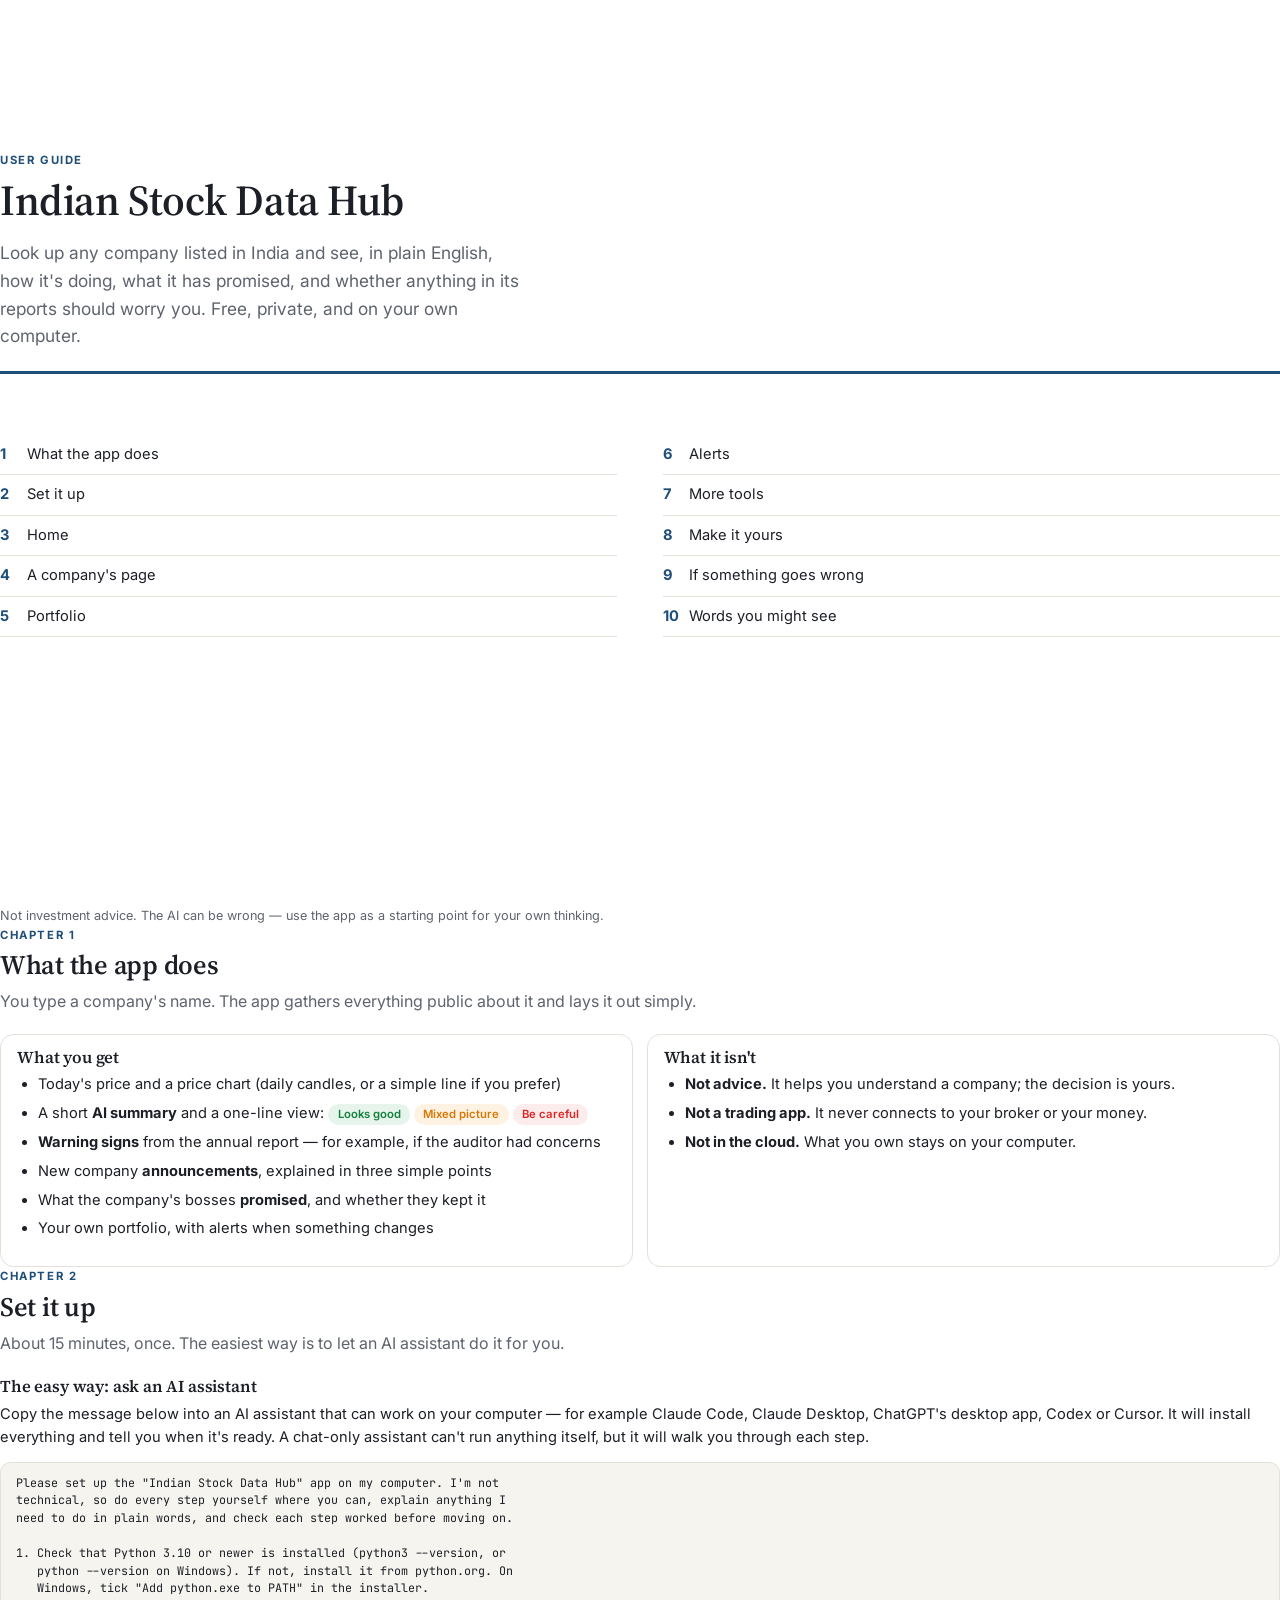
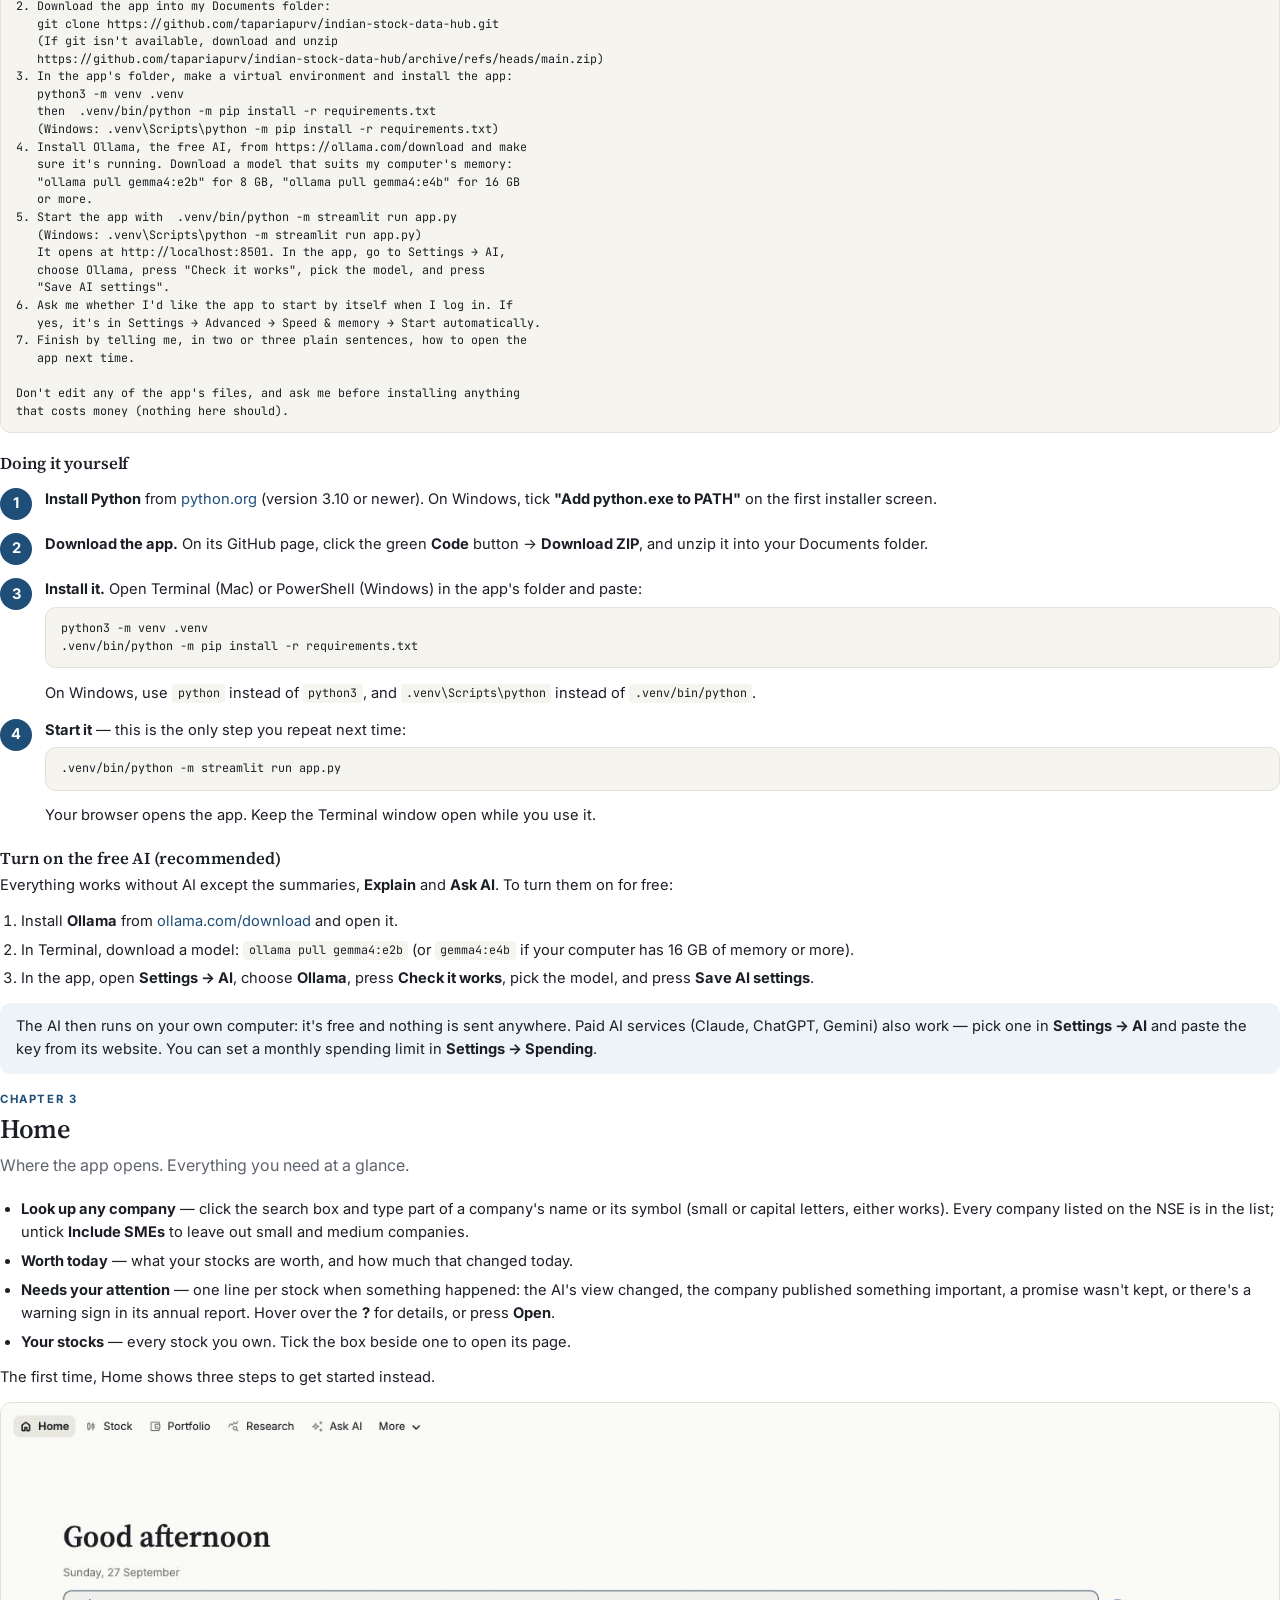
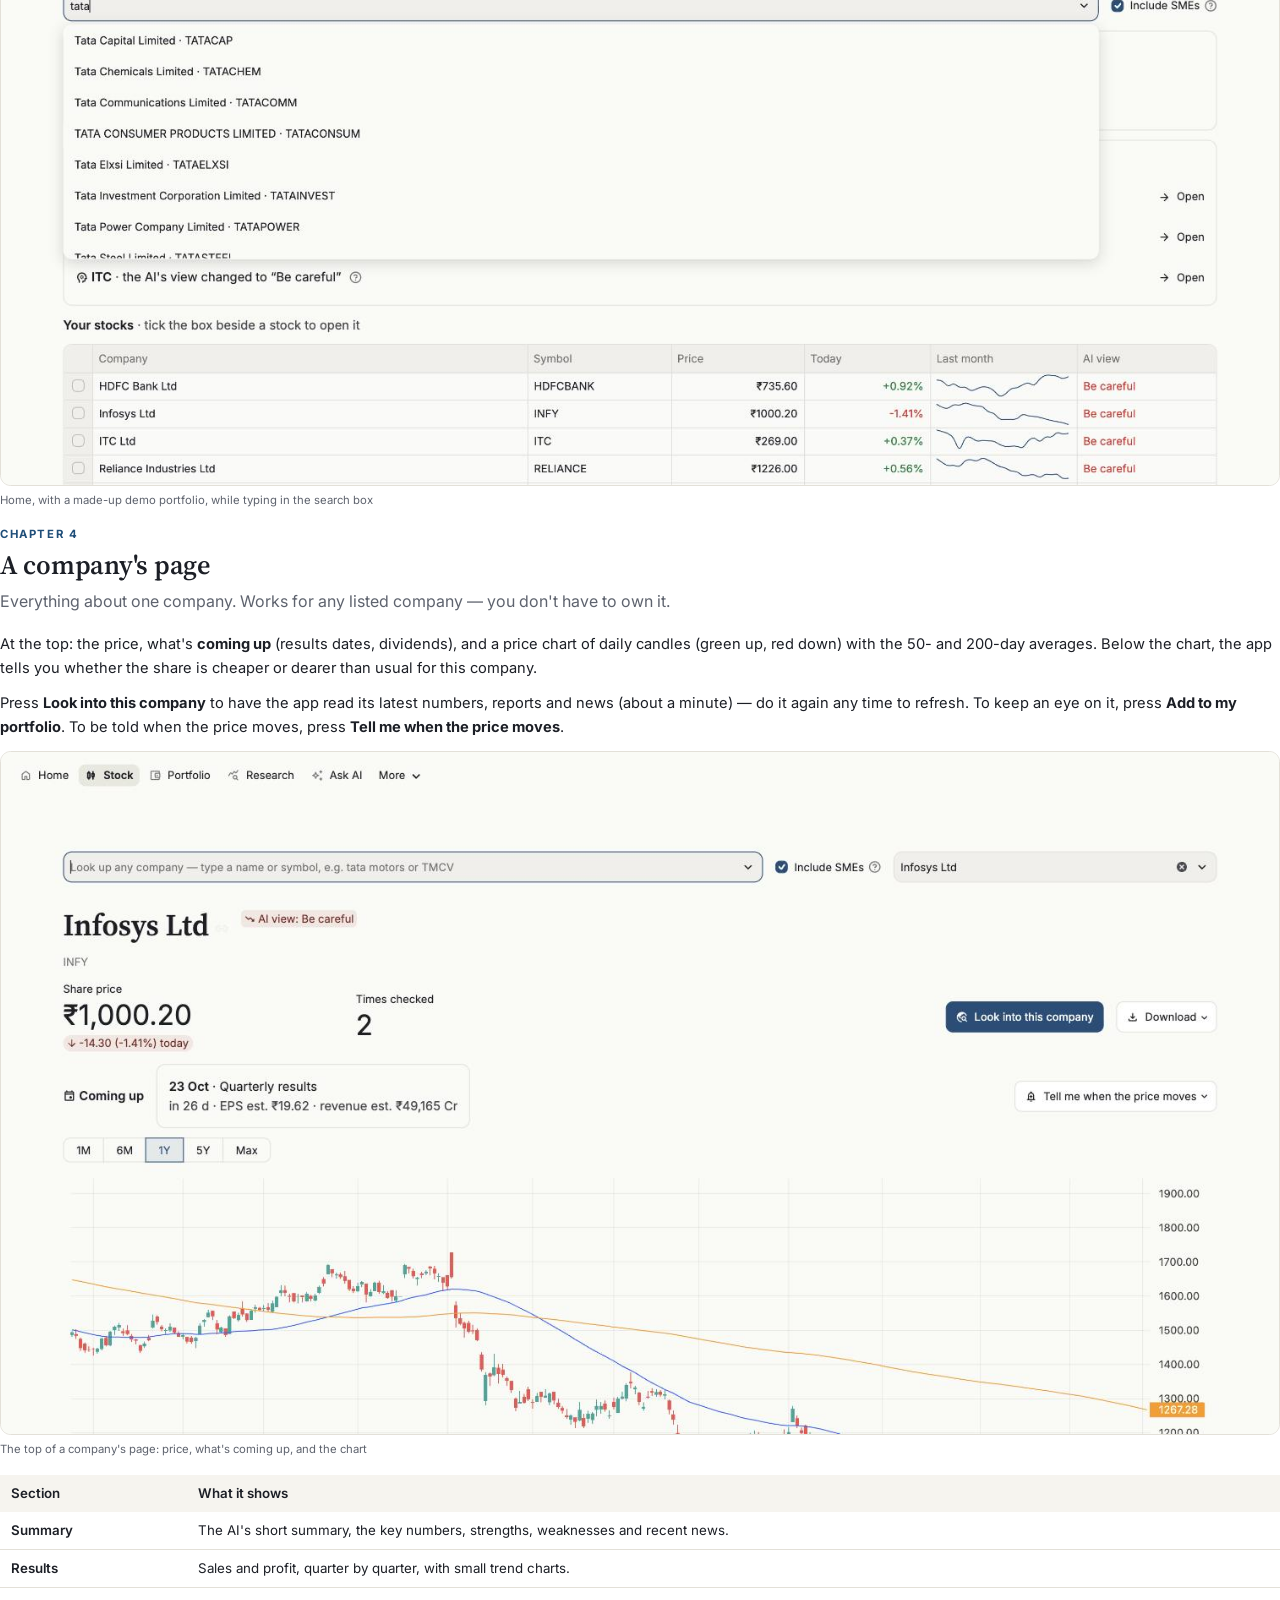
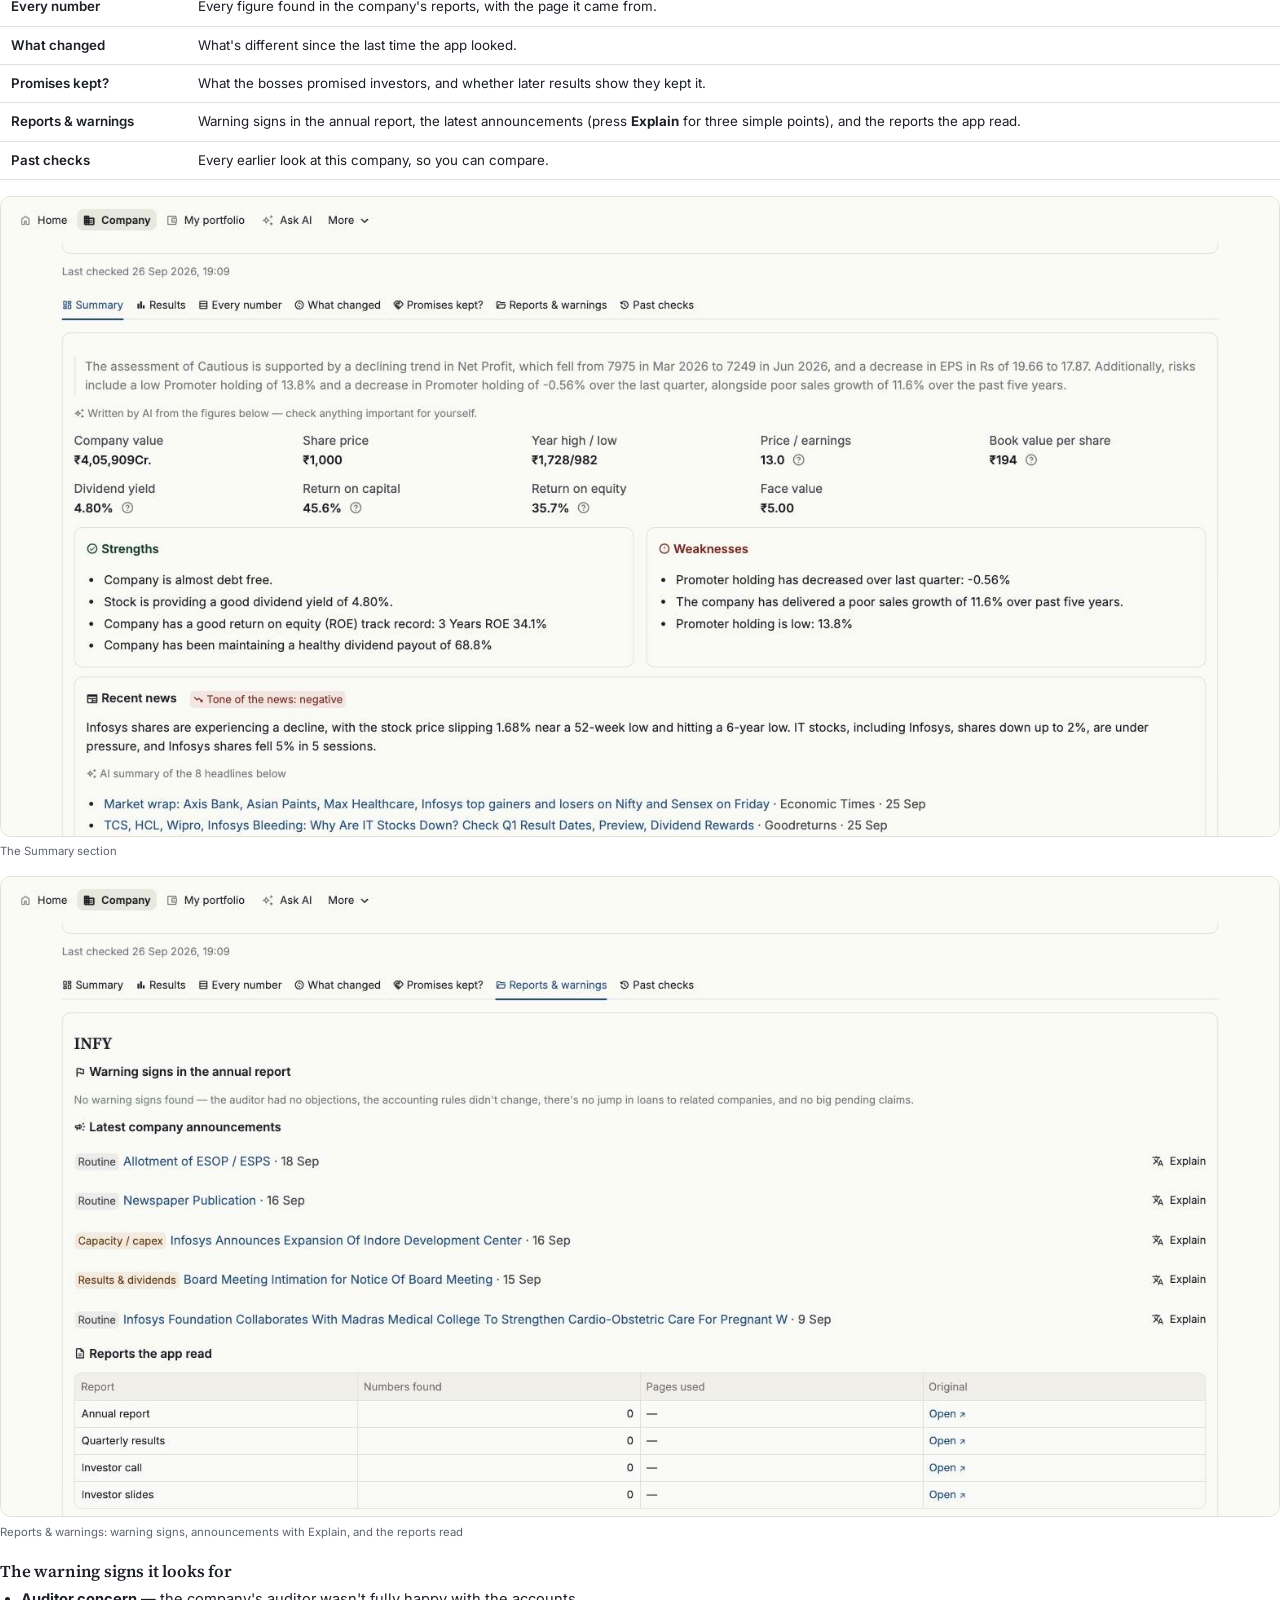
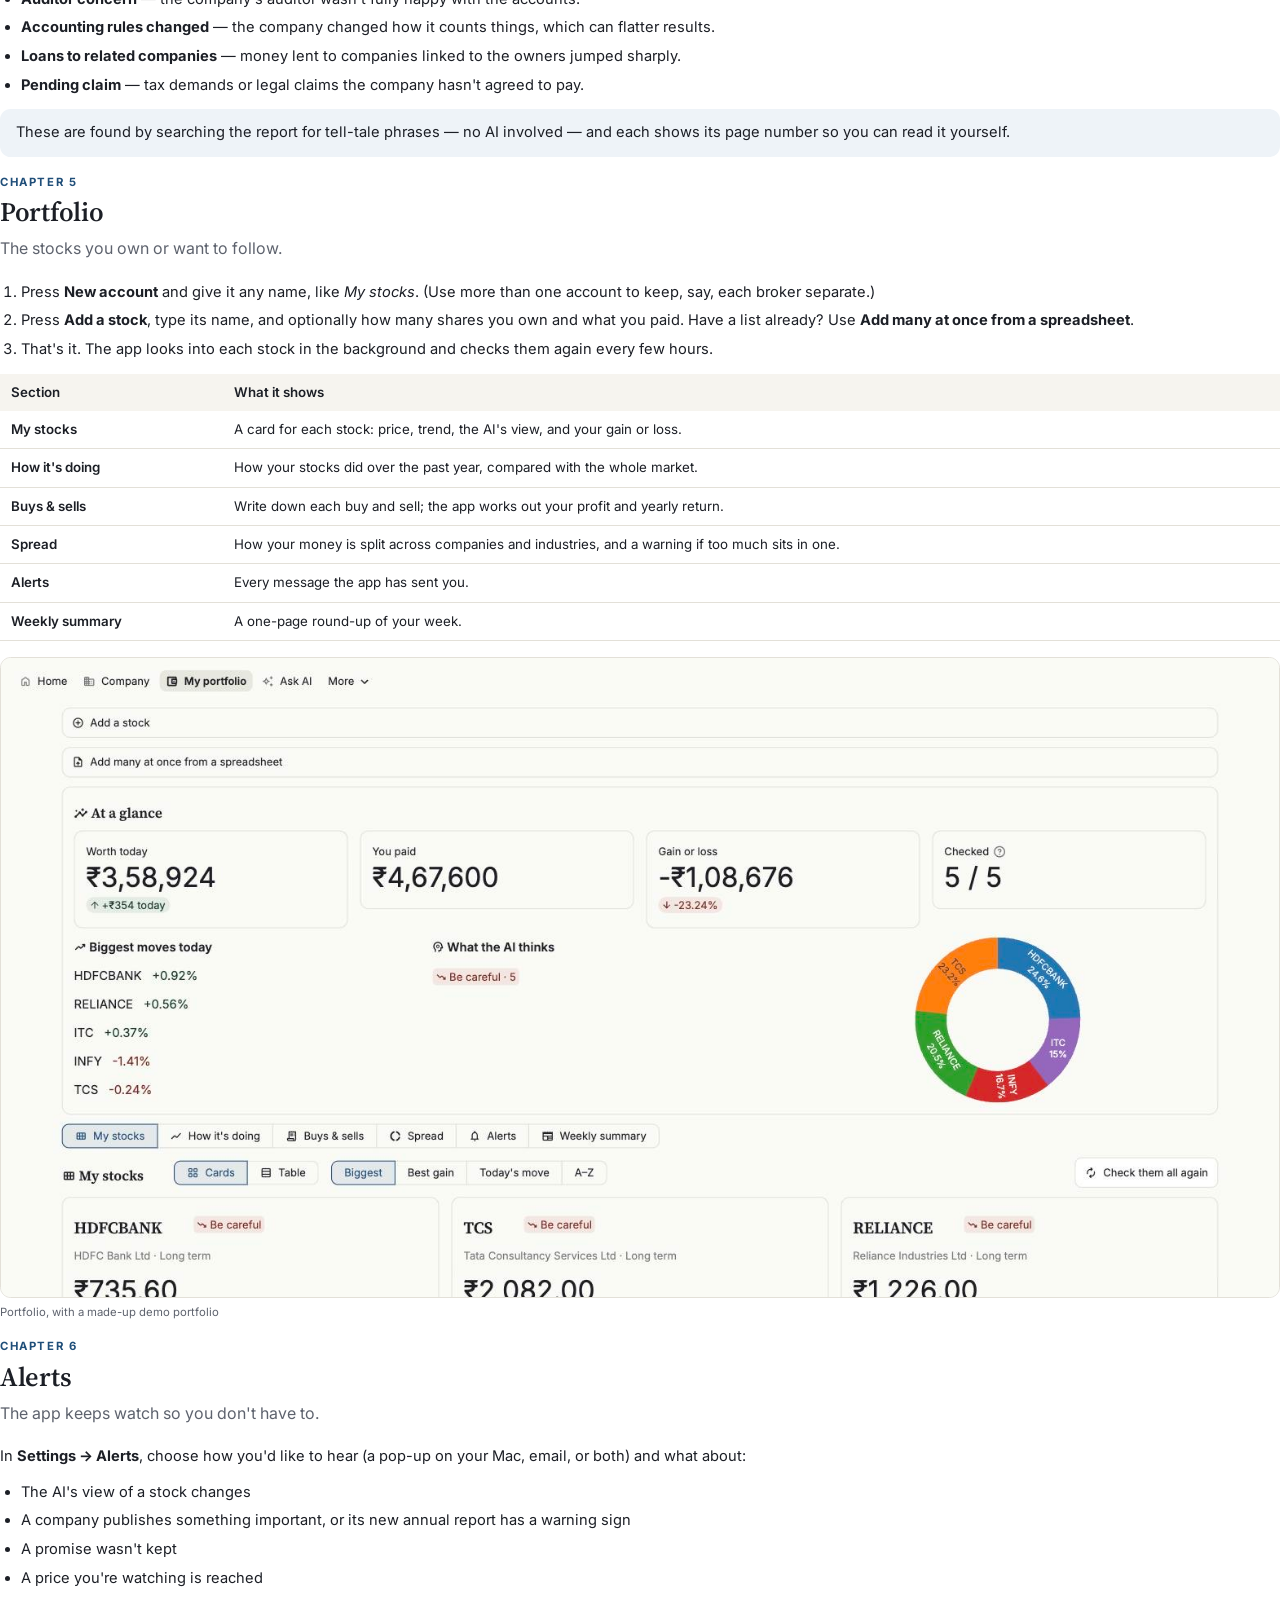
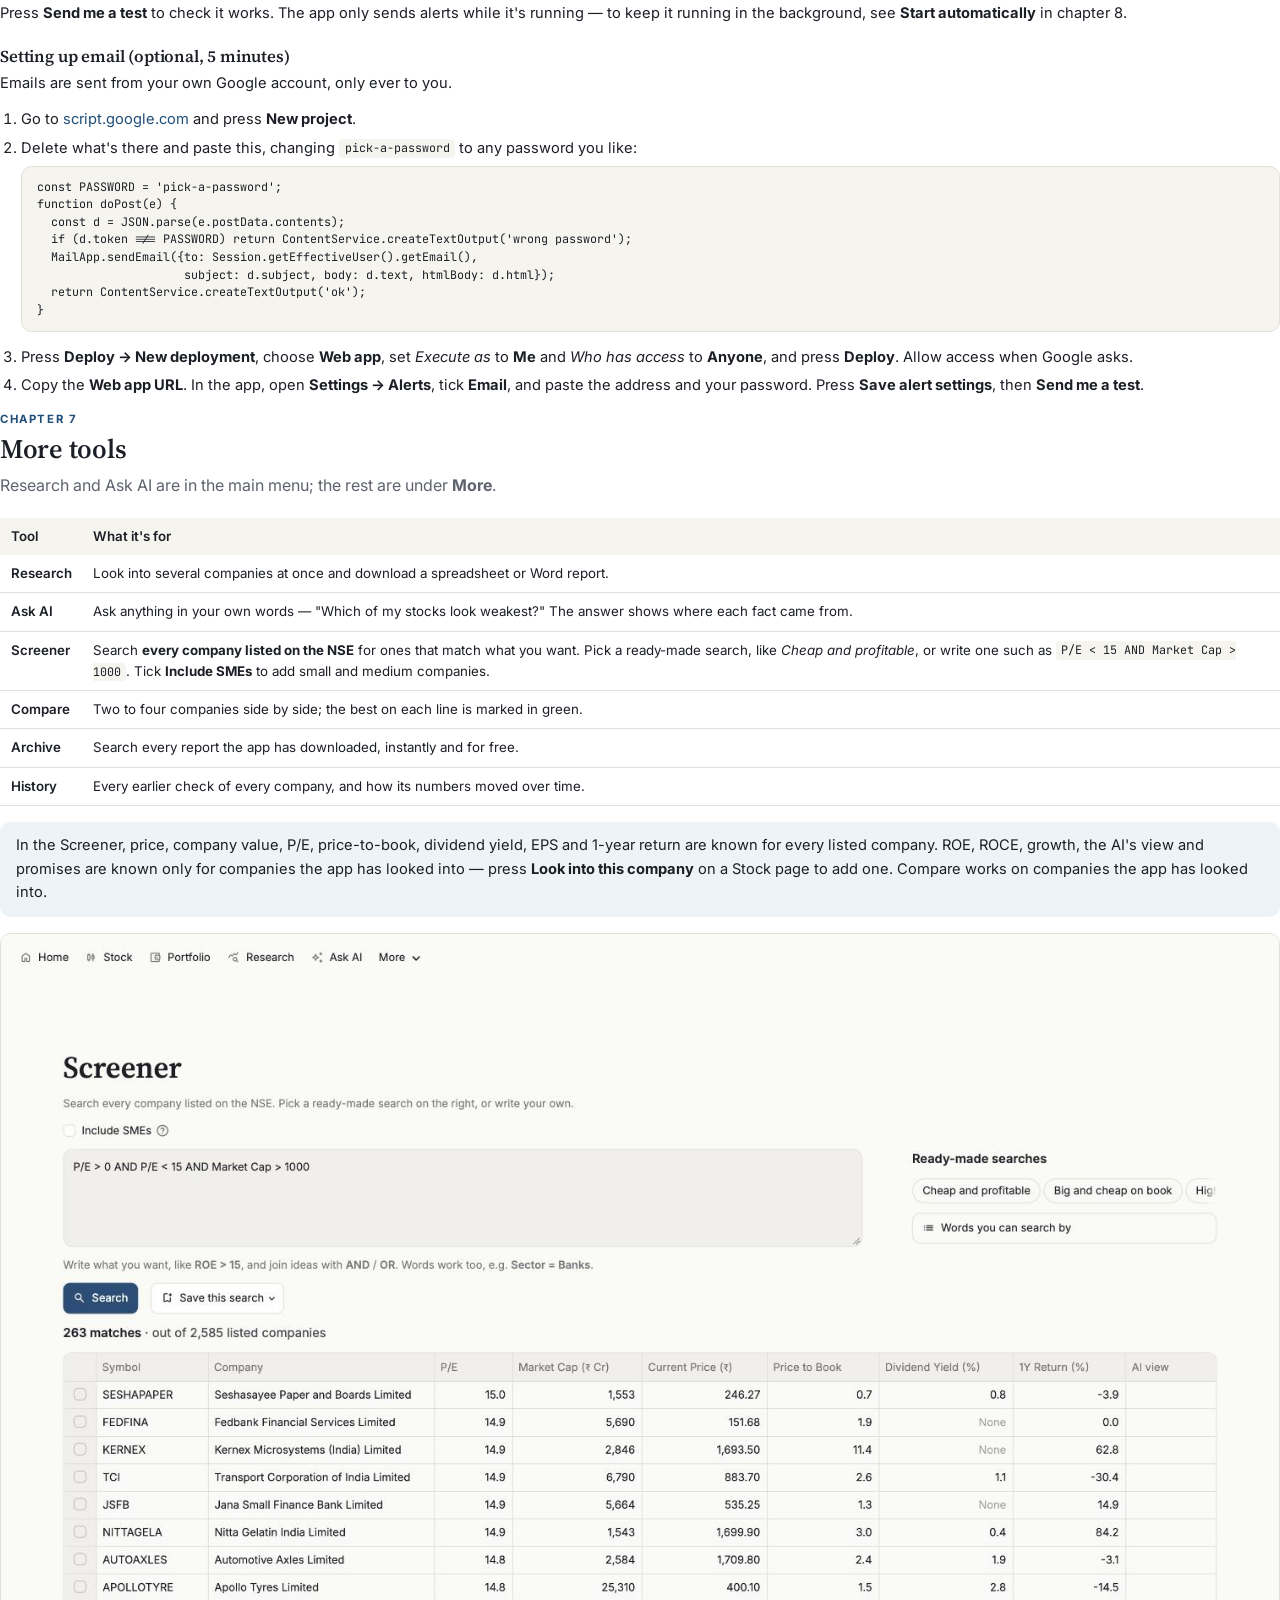
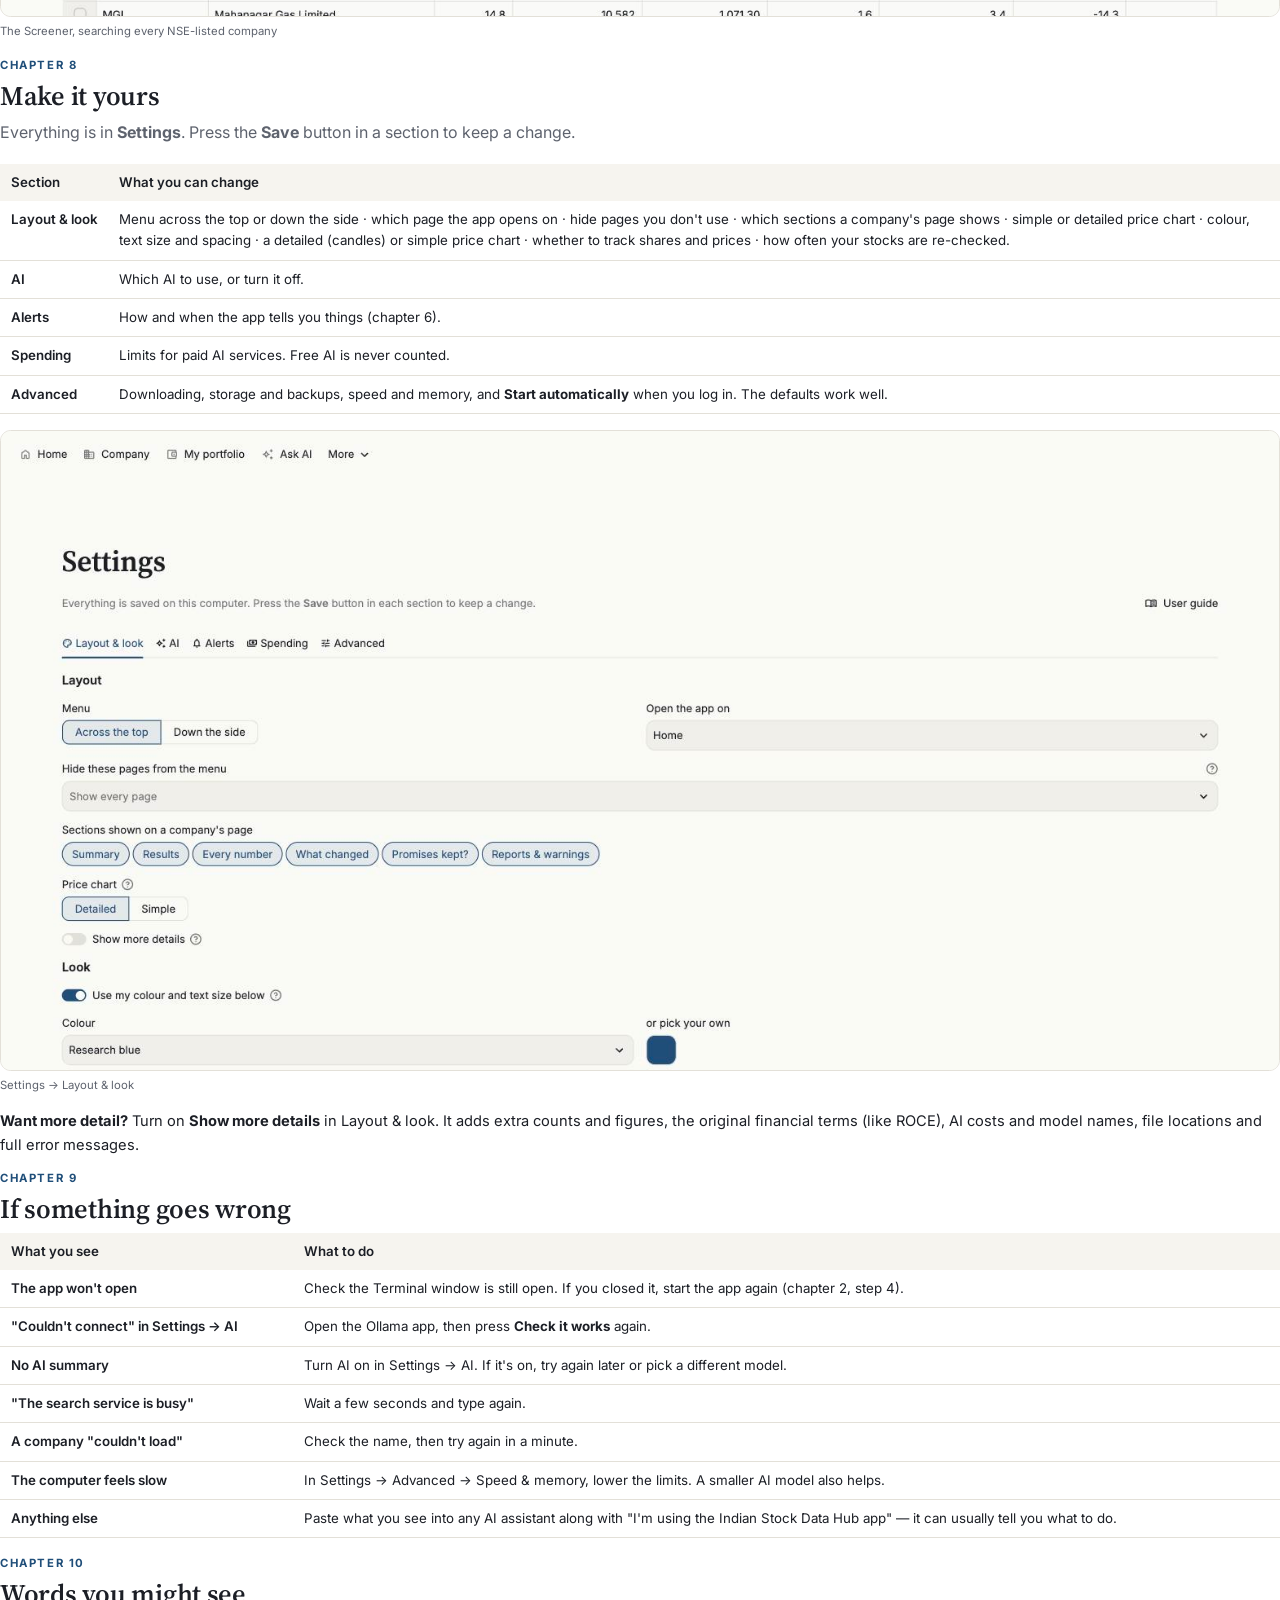
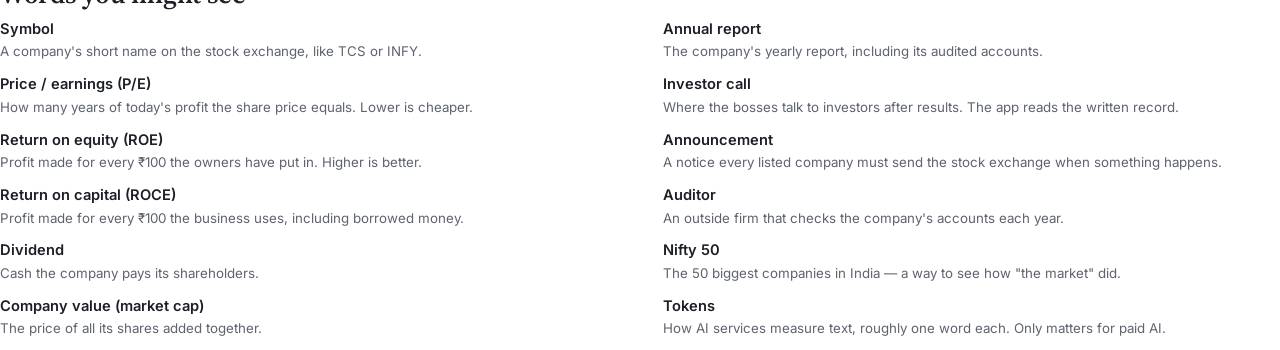
==== commit cd3f0e22: "Plain-English redesign, whole-market screener, red flags and announcements - Home page with a search" ====
--- a/docs/user_guide.html
+++ b/docs/user_guide.html
@@ -1,5 +1,5 @@
 <!doctype html>
-<!-- Source for static/user_guide.pdf (the guide linked from the app's sidebar).
+<!-- Source for static/user_guide.pdf (the guide linked from the app's Settings page).
      After editing, rebuild the PDF from the project folder with Google Chrome:
        macOS:   "/Applications/Google Chrome.app/Contents/MacOS/Google Chrome" --headless --no-pdf-header-footer \
                   --virtual-time-budget=8000 --print-to-pdf=static/user_guide.pdf docs/user_guide.html
@@ -9,835 +9,382 @@
 <head>
 <meta charset="utf-8">
 <title>Indian Stock Data Hub: User guide</title>
-<link href="https://fonts.googleapis.com/css2?family=Inter:wght@400;500;600&family=Source+Serif+4:opsz,wght@8..60,600;8..60,700&family=JetBrains+Mono:wght@400;500&display=swap" rel="stylesheet">
+<link href="https://fonts.googleapis.com/css2?family=Inter:wght@400;500;600;700&family=Source+Serif+4:opsz,wght@8..60,600;8..60,700&family=JetBrains+Mono:wght@400;500&display=swap" rel="stylesheet">
 <style>
   @page { size: A4; margin: 18mm 18mm 20mm;
-          @bottom-left { content: "Indian Stock Data Hub · User guide"; font: 8pt Inter, sans-serif; color: #8A8E97; }
-          @bottom-right { content: counter(page); font: 8pt Inter, sans-serif; color: #8A8E97; } }
+          @bottom-left { content: "Indian Stock Data Hub · User guide"; font: 8pt Inter, sans-serif; color: #9CA3AF; }
+          @bottom-right { content: counter(page); font: 8pt Inter, sans-serif; color: #9CA3AF; } }
   @page :first { @bottom-left { content: none; } @bottom-right { content: none; } }
-  :root { --ink: #1C1F26; --muted: #5E636E; --accent: #1F4E79; --line: #E3E0D8; --paper: #F6F4EF; --green: #1F7A4D; --red: #B4382F; --amber: #A8620A; }
+  :root { --ink: #1C1F26; --muted: #5E636E; --accent: #1F4E79; --line: #E3E0D8; --paper: #F6F4EF; --tint: #EEF3F8;
+          --amber: #D97706; --red: #DC2626; --green: #15803D; }
   * { box-sizing: border-box; }
-  body { font: 10.5pt/1.55 Inter, "Helvetica Neue", Arial, sans-serif; color: var(--ink); margin: 0; }
-  h1, h2, h3 { font-family: "Source Serif 4", Georgia, serif; font-weight: 600; line-height: 1.2; color: var(--ink); }
-  h1 { font-size: 30pt; margin: 0 0 8pt; letter-spacing: -0.01em; }
-  h2 { font-size: 18pt; margin: 0 0 4pt; break-after: avoid; }
-  h3 { font-size: 12pt; margin: 16pt 0 4pt; break-after: avoid; }
-  p { margin: 0 0 8pt; }
+  body { font: 11pt/1.6 Inter, "Helvetica Neue", Arial, sans-serif; color: var(--ink); margin: 0; }
+  h1, h2, h3 { font-family: "Source Serif 4", Georgia, serif; font-weight: 600; line-height: 1.2; letter-spacing: -0.01em; }
+  h1 { font-size: 32pt; margin: 0 0 10pt; }
+  h2 { font-size: 20pt; margin: 0 0 6pt; break-after: avoid; }
+  h3 { font-size: 12.5pt; margin: 16pt 0 4pt; break-after: avoid; }
+  p { margin: 0 0 9pt; }
   a { color: var(--accent); text-decoration: none; }
-  code, pre, kbd { font-family: "JetBrains Mono", Menlo, Consolas, monospace; font-size: 8.8pt; font-variant-ligatures: none; }
+  code, pre { font-family: "JetBrains Mono", Menlo, Consolas, monospace; font-size: 8.8pt; }
   code { background: var(--paper); padding: 1pt 4pt; border-radius: 3pt; }
-  kbd { border: 1px solid #CFCBC1; border-bottom-width: 2px; border-radius: 3pt; padding: 0 4pt; background: #fff; }
-  pre { background: var(--paper); border: 1px solid var(--line); border-radius: 6pt; padding: 7pt 10pt; margin: 4pt 0 10pt; white-space: pre-wrap; break-inside: avoid; }
+  pre { background: var(--paper); border: 1px solid var(--line); border-radius: 8pt; padding: 9pt 11pt; margin: 4pt 0 10pt;
+        white-space: pre-wrap; break-inside: avoid; line-height: 1.5; }
   pre code { background: none; padding: 0; }
-  pre .c { color: #8A8E97; }
-  ul, ol { margin: 0 0 8pt; padding-left: 16pt; }
-  li { margin-bottom: 3pt; }
-  table { width: 100%; border-collapse: collapse; margin: 6pt 0 12pt; font-size: 9.5pt; break-inside: avoid; }
-  th { text-align: left; font-weight: 600; background: var(--paper); border-bottom: 1px solid var(--line); padding: 5pt 7pt; }
-  td { border-bottom: 1px solid var(--line); padding: 5pt 7pt; vertical-align: top; }
-  img { max-width: 100%; border: 1px solid var(--line); border-radius: 6pt; display: block; }
+  ul, ol { margin: 0 0 9pt; padding-left: 16pt; }
+  li { margin-bottom: 4pt; }
+  table { width: 100%; border-collapse: collapse; margin: 6pt 0 12pt; font-size: 10pt; break-inside: avoid; }
+  th { text-align: left; font-weight: 600; background: var(--paper); padding: 6pt 8pt; }
+  td { border-bottom: 1px solid var(--line); padding: 6pt 8pt; vertical-align: top; }
+  td:first-child { font-weight: 600; white-space: nowrap; }
+  img { max-width: 100%; border: 1px solid var(--line); border-radius: 8pt; display: block; }
   figure { margin: 8pt 0 12pt; break-inside: avoid; }
   figcaption { font-size: 8.5pt; color: var(--muted); margin-top: 4pt; }
   .chapter { break-before: page; }
-  .kicker { font-size: 8pt; letter-spacing: 0.14em; text-transform: uppercase; color: var(--accent); font-weight: 600; margin-bottom: 2pt; }
-  .intro { color: var(--muted); font-size: 11pt; margin-bottom: 10pt; padding-bottom: 8pt; border-bottom: 1px solid var(--line); }
-  .note { border-left: 3px solid var(--accent); background: #EEF3F8; padding: 7pt 10pt; border-radius: 0 6pt 6pt 0; margin: 8pt 0 12pt; break-inside: avoid; }
-  .note.warn { border-color: var(--amber); background: #FBF5EC; }
-  .note.good { border-color: var(--green); background: #EDF6F0; }
-  .step { display: grid; grid-template-columns: 22pt 1fr; gap: 10pt; margin: 9pt 0; }
-  .num { width: 22pt; height: 22pt; border-radius: 50%; background: var(--accent); color: #fff; font-weight: 600; font-size: 10pt; display: flex; align-items: center; justify-content: center; margin-top: 1pt; }
+  .kicker { font-size: 8.5pt; letter-spacing: 0.14em; text-transform: uppercase; color: var(--accent); font-weight: 700; margin-bottom: 4pt; }
+  .intro { color: var(--muted); font-size: 12pt; margin-bottom: 14pt; }
+  .note { background: var(--tint); border-radius: 8pt; padding: 9pt 12pt; margin: 8pt 0 12pt; break-inside: avoid; }
+  .note.warn { background: #FEF6E7; }
+  .step { display: grid; grid-template-columns: 24pt 1fr; gap: 10pt; margin: 10pt 0; break-inside: avoid; }
+  .num { width: 24pt; height: 24pt; border-radius: 50%; background: var(--accent); color: #fff; font-weight: 700;
+         display: flex; align-items: center; justify-content: center; }
   .step h3 { margin-top: 2pt; }
-  .os { display: grid; grid-template-columns: 1fr 1fr; gap: 10pt; break-inside: avoid; }
-  .os > div { border: 1px solid var(--line); border-radius: 8pt; padding: 8pt 10pt; }
-  .os h4 { margin: 0 0 4pt; font-size: 9.5pt; text-transform: uppercase; letter-spacing: 0.08em; color: var(--muted); }
-  .os pre { margin-bottom: 4pt; }
-  .tag { display: inline-block; font-size: 8pt; font-weight: 600; padding: 1pt 6pt; border-radius: 99pt; white-space: nowrap; }
-  .tag.best { background: #E5F2EA; color: var(--green); }
-  .tag.low { background: #F7E9E7; color: var(--red); }
-  .flow { display: flex; gap: 6pt; align-items: stretch; margin: 10pt 0 14pt; break-inside: avoid; }
-  .flow > div { flex: 1; border: 1px solid var(--line); border-radius: 8pt; padding: 7pt 8pt; background: #fff; font-size: 8.8pt; }
-  .flow b { display: block; font-size: 9.5pt; color: var(--accent); margin-bottom: 2pt; }
-  .flow .arrow { flex: 0 0 10pt; border: 0; padding: 0; align-self: center; color: var(--muted); font-size: 12pt; background: none; }
+  .grid2 { display: grid; grid-template-columns: 1fr 1fr; gap: 10pt; }
+  .card { border: 1px solid var(--line); border-radius: 10pt; padding: 10pt 12pt; break-inside: avoid; }
+  .card h3 { margin-top: 0; }
+  .badge { display: inline-block; font-size: 8.5pt; font-weight: 600; padding: 1pt 7pt; border-radius: 99pt; }
+  .b-good { background: #E7F4EC; color: var(--green); } .b-mid { background: #FEF3E2; color: var(--amber); }
+  .b-bad { background: #FDECEC; color: var(--red); }
   .cover { height: 245mm; display: flex; flex-direction: column; }
-  .cover .top { border-bottom: 3px solid var(--accent); padding-bottom: 14pt; margin-top: 30mm; }
-  .cover .eyebrow { font-size: 9pt; letter-spacing: 0.16em; text-transform: uppercase; color: var(--muted); margin-bottom: 10pt; }
-  .cover .lede { font-size: 12.5pt; color: var(--muted); max-width: 145mm; margin: 0; }
+  .cover .top { margin-top: 40mm; border-bottom: 3px solid var(--accent); padding-bottom: 16pt; }
+  .cover .lede { font-size: 13pt; color: var(--muted); max-width: 140mm; margin: 0; }
   .toc { margin-top: 16mm; columns: 2; column-gap: 12mm; }
-  .toc div { break-inside: avoid; padding: 5pt 0; border-bottom: 1px solid var(--line); font-size: 10pt; }
-  .toc span { color: var(--accent); font-weight: 600; display: inline-block; width: 18pt; }
-  .cover .bottom { margin-top: auto; font-size: 9pt; color: var(--muted); }
-  .grid2 { display: grid; grid-template-columns: 1fr 1fr; gap: 10pt; }
-  .card { border: 1px solid var(--line); border-radius: 8pt; padding: 9pt 11pt; break-inside: avoid; }
-  .card h3 { margin-top: 0; }
+  .toc div { break-inside: avoid; padding: 6pt 0; border-bottom: 1px solid var(--line); }
+  .toc span { color: var(--accent); font-weight: 700; display: inline-block; width: 20pt; }
+  .cover .bottom { margin-top: auto; font-size: 9.5pt; color: var(--muted); }
   dl { margin: 0; columns: 2; column-gap: 12mm; }
-  dl div { break-inside: avoid; margin-bottom: 7pt; }
+  dl div { break-inside: avoid; margin-bottom: 8pt; }
   dt { font-weight: 600; }
-  dd { margin: 0; color: var(--muted); font-size: 9.5pt; }
-  .muted { color: var(--muted); }
+  dd { margin: 0; color: var(--muted); font-size: 10pt; }
 </style>
 </head>
 <body>
 
-<!-- ============================ COVER ============================ -->
 <section class="cover">
   <div class="top">
-    <div class="eyebrow">User guide</div>
+    <div class="kicker">User guide</div>
     <h1>Indian Stock Data Hub</h1>
-    <p class="lede">A free, open-source research desk for Indian listed companies. Enter a few ticker symbols and get each company's key numbers, quarterly trends, latest filings, recent news and a plain-English analysis, then export it all to Excel and Word. The optional AI runs entirely on your own computer.</p>
+    <p class="lede">Look up any company listed in India and see, in plain English, how it's doing, what it has
+      promised, and whether anything in its reports should worry you. Free, private, and on your own computer.</p>
   </div>
   <div class="toc">
     <div><span>1</span>What the app does</div>
-    <div><span>2</span>Before you start</div>
-    <div><span>3</span>Install the app</div>
-    <div><span>4</span>Choose a model</div>
-    <div><span>5</span>Your first analysis</div>
-    <div><span>6</span>Reading the results</div>
-    <div><span>7</span>Analysing a whole watchlist</div>
-    <div><span>8</span>All the numbers, in one place</div>
-    <div><span>9</span>What changed since last time</div>
-    <div><span>10</span>What management promised</div>
-    <div><span>11</span>Your portfolio, and your trades</div>
-    <div><span>12</span>Screening what you have analysed</div>
-    <div><span>13</span>Comparing companies side by side</div>
-    <div><span>14</span>Searching everything you have downloaded</div>
-    <div><span>15</span>Ask AI: answers from your own data</div>
-    <div><span>16</span>Excel and Word reports</div>
-    <div><span>17</span>Finding ticker symbols</div>
-    <div><span>18</span>Privacy and how the AI is used</div>
-    <div><span>19</span>The Settings page</div>
-    <div><span>20</span>Keeping it light, and starting it automatically</div>
-    <div><span>21</span>Troubleshooting</div>
-    <div><span>22</span>Glossary</div>
+    <div><span>2</span>Set it up</div>
+    <div><span>3</span>Home</div>
+    <div><span>4</span>A company's page</div>
+    <div><span>5</span>Portfolio</div>
+    <div><span>6</span>Alerts</div>
+    <div><span>7</span>More tools</div>
+    <div><span>8</span>Make it yours</div>
+    <div><span>9</span>If something goes wrong</div>
+    <div><span>10</span>Words you might see</div>
   </div>
-  <div class="bottom">No paid APIs, no accounts, no cloud AI. Not investment advice: see chapter 18.</div>
-</section>
-
-<!-- ============================ 1 ============================ -->
+  <div class="bottom">Not investment advice. The AI can be wrong — use the app as a starting point for your own thinking.</div>
+</section>
+
+<!-- 1 -->
 <section class="chapter">
   <div class="kicker">Chapter 1</div>
   <h2>What the app does</h2>
-  <p class="intro">You type in company tickers; the app collects public information about each one, organises it, and optionally asks a local AI model to summarise it.</p>
-
-  <div class="flow">
-    <div><b>1 · Collect</b>Ratios, quarterly results, pros and cons from screener.in</div><div class="arrow">→</div>
-    <div><b>2 · Download</b>The latest filings: concall transcripts, presentations, annual reports, results</div><div class="arrow">→</div>
-    <div><b>3 · Extract</b>Every number in those PDFs, with its page and the sentence it came from</div><div class="arrow">→</div>
-    <div><b>4 · News</b>Recent headlines from six news sources</div><div class="arrow">→</div>
-    <div><b>5 · Summarise</b>Your model writes a verdict, an analysis and a news digest</div><div class="arrow">→</div>
-    <div><b>6 · Keep</b>Everything is saved locally, searchable, and compared with last time</div>
-  </div>
-
+  <p class="intro">You type a company's name. The app gathers everything public about it and lays it out simply.</p>
   <div class="grid2">
     <div class="card">
-      <h3>What you get for each company</h3>
+      <h3>What you get</h3>
       <ul>
-        <li>Key ratios: market cap, price, P/E, ROE, ROCE and more</li>
-        <li>13 quarters of results, with trend charts</li>
-        <li>Strengths and risks</li>
-        <li>An AI verdict (Positive, Neutral or Cautious) with a short analysis</li>
-        <li>Recent news with an AI digest and sentiment</li>
-        <li>The downloaded filings, and every figure found inside them</li>
-        <li>A detailed table lining up every metric against every source that reports it</li>
-        <li>A list of what has changed since the last time you looked</li>
-        <li>What management promised on the earnings call, and whether it happened</li>
-        <li>A formatted Excel workbook and a Word report</li>
+        <li>Today's price and a price chart (daily candles, or a simple line if you prefer)</li>
+        <li>A short <b>AI summary</b> and a one-line view: <span class="badge b-good">Looks good</span>
+          <span class="badge b-mid">Mixed picture</span> <span class="badge b-bad">Be careful</span></li>
+        <li><b>Warning signs</b> from the annual report — for example, if the auditor had concerns</li>
+        <li>New company <b>announcements</b>, explained in three simple points</li>
+        <li>What the company's bosses <b>promised</b>, and whether they kept it</li>
+        <li>Your own portfolio, with alerts when something changes</li>
       </ul>
     </div>
     <div class="card">
       <h3>What it isn't</h3>
       <ul>
-        <li><strong>Not investment advice.</strong> The AI can be wrong. Use it as a starting point for your own research.</li>
-        <li><strong>Not real-time.</strong> Prices and ratios are as shown on screener.in when you run the analysis.</li>
-        <li><strong>Not a trading tool.</strong> It reads public information; it never connects to a broker.</li>
+        <li><b>Not advice.</b> It helps you understand a company; the decision is yours.</li>
+        <li><b>Not a trading app.</b> It never connects to your broker or your money.</li>
+        <li><b>Not in the cloud.</b> What you own stays on your computer.</li>
       </ul>
-      <p class="muted" style="margin-top:8pt">The AI part is optional. Without it you still get all the data, charts, news headlines, the detailed tables, the archive search and the reports.</p>
     </div>
   </div>
 </section>
 
-<!-- ============================ 2 ============================ -->
+<!-- 2 -->
 <section class="chapter">
   <div class="kicker">Chapter 2</div>
-  <h2>Before you start</h2>
-  <p class="intro">Here's what your computer needs. Setting everything up takes 15 to 30 minutes the first time, mostly waiting for downloads.</p>
-  <table>
-    <tr><th style="width:24%">You need</th><th>Details</th></tr>
-    <tr><td>A computer</td><td>Windows 10 or 11, macOS, or Linux</td></tr>
-    <tr><td>Python 3.10 or newer</td><td>The programming language the app is written in. Free from <a href="https://www.python.org/downloads/">python.org/downloads</a>. Chapter 3 shows how to check whether you already have it.</td></tr>
-    <tr><td>Internet connection</td><td>To fetch company data, filings and news. The AI itself works offline.</td></tr>
-    <tr><td>Disk space</td><td>About 500 MB for the app and its libraries, plus room for filings (roughly 10 to 40 MB per company). The AI model is extra: 0.4 to 8 GB.</td></tr>
-    <tr><td>Memory (RAM)</td><td>4 GB is enough without AI. For the recommended AI model, 16 GB or more.</td></tr>
-    <tr><td>A web browser</td><td>Chrome, Edge, Firefox or Safari. The app opens in your browser but runs on your computer.</td></tr>
-  </table>
-  <div class="note"><strong>New to the terminal?</strong> Some steps ask you to type commands. On Windows, open <strong>PowerShell</strong> (search for it in the Start menu). On macOS, open <strong>Terminal</strong> (press <kbd>⌘</kbd> <kbd>Space</kbd> and type "Terminal"). Type or paste each command, then press <kbd>Enter</kbd>. Lines starting with <code>#</code> in this guide are comments; you don't type them.</div>
-</section>
-
-<!-- ============================ 3 ============================ -->
+  <h2>Set it up</h2>
+  <p class="intro">About 15 minutes, once. The easiest way is to let an AI assistant do it for you.</p>
+
+  <h3>The easy way: ask an AI assistant</h3>
+  <p>Copy the message below into an AI assistant that can work on your computer — for example Claude Code, Claude
+    Desktop, ChatGPT's desktop app, Codex or Cursor. It will install everything and tell you when it's ready.
+    A chat-only assistant can't run anything itself, but it will walk you through each step.</p>
+<pre><code>Please set up the "Indian Stock Data Hub" app on my computer. I'm not
+technical, so do every step yourself where you can, explain anything I
+need to do in plain words, and check each step worked before moving on.
+
+1. Check that Python 3.10 or newer is installed (python3 --version, or
+   python --version on Windows). If not, install it from python.org. On
+   Windows, tick "Add python.exe to PATH" in the installer.
+2. Download the app into my Documents folder:
+   git clone https://github.com/tapariapurv/indian-stock-data-hub.git
+   (If git isn't available, download and unzip
+   https://github.com/tapariapurv/indian-stock-data-hub/archive/refs/heads/main.zip)
+3. In the app's folder, make a virtual environment and install the app:
+   python3 -m venv .venv
+   then  .venv/bin/python -m pip install -r requirements.txt
+   (Windows: .venv\Scripts\python -m pip install -r requirements.txt)
+4. Install Ollama, the free AI, from https://ollama.com/download and make
+   sure it's running. Download a model that suits my computer's memory:
+   "ollama pull gemma4:e2b" for 8 GB, "ollama pull gemma4:e4b" for 16 GB
+   or more.
+5. Start the app with  .venv/bin/python -m streamlit run app.py
+   (Windows: .venv\Scripts\python -m streamlit run app.py)
+   It opens at http://localhost:8501. In the app, go to Settings → AI,
+   choose Ollama, press "Check it works", pick the model, and press
+   "Save AI settings".
+6. Ask me whether I'd like the app to start by itself when I log in. If
+   yes, it's in Settings → Advanced → Speed &amp; memory → Start automatically.
+7. Finish by telling me, in two or three plain sentences, how to open the
+   app next time.
+
+Don't edit any of the app's files, and ask me before installing anything
+that costs money (nothing here should).</code></pre>
+
+  <h3>Doing it yourself</h3>
+  <div class="step"><div class="num">1</div><div>
+    <b>Install Python</b> from <a href="https://www.python.org/downloads/">python.org</a> (version 3.10 or newer).
+    On Windows, tick <b>"Add python.exe to PATH"</b> on the first installer screen.</div></div>
+  <div class="step"><div class="num">2</div><div>
+    <b>Download the app.</b> On its GitHub page, click the green <b>Code</b> button → <b>Download ZIP</b>, and unzip it
+    into your Documents folder.</div></div>
+  <div class="step"><div class="num">3</div><div>
+    <b>Install it.</b> Open Terminal (Mac) or PowerShell (Windows) in the app's folder and paste:
+    <pre><code>python3 -m venv .venv
+.venv/bin/python -m pip install -r requirements.txt</code></pre>
+    On Windows, use <code>python</code> instead of <code>python3</code>, and <code>.venv\Scripts\python</code> instead of <code>.venv/bin/python</code>.</div></div>
+  <div class="step"><div class="num">4</div><div>
+    <b>Start it</b> — this is the only step you repeat next time:
+    <pre><code>.venv/bin/python -m streamlit run app.py</code></pre>
+    Your browser opens the app. Keep the Terminal window open while you use it.</div></div>
+
+  <h3>Turn on the free AI (recommended)</h3>
+  <p>Everything works without AI except the summaries, <b>Explain</b> and <b>Ask AI</b>. To turn them on for free:</p>
+  <ol>
+    <li>Install <b>Ollama</b> from <a href="https://ollama.com/download">ollama.com/download</a> and open it.</li>
+    <li>In Terminal, download a model: <code>ollama pull gemma4:e2b</code> (or <code>gemma4:e4b</code> if your computer has 16 GB of memory or more).</li>
+    <li>In the app, open <b>Settings → AI</b>, choose <b>Ollama</b>, press <b>Check it works</b>, pick the model, and press <b>Save AI settings</b>.</li>
+  </ol>
+  <div class="note">The AI then runs on your own computer: it's free and nothing is sent anywhere. Paid AI services
+    (Claude, ChatGPT, Gemini) also work — pick one in <b>Settings → AI</b> and paste the key from its website. You can set a
+    monthly spending limit in <b>Settings → Spending</b>.</div>
+</section>
+
+<!-- 3 -->
 <section class="chapter">
   <div class="kicker">Chapter 3</div>
-  <h2>Install the app</h2>
-  <p class="intro">Five steps, done once. After that, starting the app is a single command (step 5).</p>
-
-  <div class="step"><div class="num">1</div><div>
-    <h3>Check for Python, install it if needed</h3>
-    <div class="os">
-      <div><h4>Windows</h4><pre><code>python --version</code></pre>
-        If you see an error or a version below 3.10, download Python from <a href="https://www.python.org/downloads/">python.org</a>. <strong>On the first installer screen, tick "Add python.exe to PATH".</strong> Then close and reopen PowerShell.</div>
-      <div><h4>macOS / Linux</h4><pre><code>python3 --version</code></pre>
-        If it's missing or older than 3.10, install it from <a href="https://www.python.org/downloads/">python.org</a> (macOS), with Homebrew (<code>brew install python</code>), or with your Linux package manager.</div>
-    </div>
-  </div></div>
-
-  <div class="step"><div class="num">2</div><div>
-    <h3>Download the app</h3>
-    <p><strong>Easiest:</strong> on the project's GitHub page, click the green <strong>Code</strong> button, then <strong>Download ZIP</strong>. Unzip it somewhere easy to find, such as your Documents folder.</p>
-    <p><strong>With git</strong> (if you have it):</p>
-    <pre><code>git clone https://github.com/tapariapurv/indian-stock-data-hub.git</code></pre>
-    <p>Then move into the project folder. Replace the path with wherever you put it:</p>
-    <pre><code>cd Documents/indian-stock-data-hub</code></pre>
-  </div></div>
-
-  <div class="step"><div class="num">3</div><div>
-    <h3>Create a private Python environment</h3>
-    <p>This keeps the app's libraries separate from anything else on your computer. You do this once, inside the project folder.</p>
-    <div class="os">
-      <div><h4>Windows</h4><pre><code>python -m venv .venv
-.venv\Scripts\activate</code></pre></div>
-      <div><h4>macOS / Linux</h4><pre><code>python3 -m venv .venv
-source .venv/bin/activate</code></pre></div>
-    </div>
-    <p>Your prompt now starts with <code>(.venv)</code>. That means the environment is active.</p>
-    <div class="note warn"><strong>Windows says "running scripts is disabled"?</strong> Skip the activate line and put <code>.venv\Scripts\</code> in front of the commands in steps 4 and 5, for example <code>.venv\Scripts\python -m pip install -r requirements.txt</code>.</div>
-  </div></div>
-
-  <div class="step"><div class="num">4</div><div>
-    <h3>Install the app's libraries</h3>
-    <pre><code>python -m pip install -r requirements.txt</code></pre>
-    <p>This downloads Streamlit (the app framework), the PDF reader, and the Excel and Word writers. It takes a minute or two.</p>
-  </div></div>
-
-  <div class="step"><div class="num">5</div><div>
-    <h3>Start the app</h3>
-    <pre><code>python -m streamlit run app.py</code></pre>
-    <p>Your browser opens at <a href="http://localhost:8501">http://localhost:8501</a>. If it doesn't, open that address yourself. The first time, Streamlit may ask for an email address; just press <kbd>Enter</kbd> to skip.</p>
-    <p><strong>To stop the app</strong>, click the terminal window and press <kbd>Ctrl</kbd> <kbd>C</kbd>. <strong>To start it again another day</strong>, open a terminal in the project folder, activate the environment (step 3's second line), and run step 5.</p>
-  </div></div>
-</section>
-
-<!-- ============================ 4 ============================ -->
+  <h2>Home</h2>
+  <p class="intro">Where the app opens. Everything you need at a glance.</p>
+  <ul>
+    <li><b>Look up any company</b> — click the search box and type part of a company's name or its symbol (small or
+      capital letters, either works). Every company listed on the NSE is in the list; untick <b>Include SMEs</b> to
+      leave out small and medium companies.</li>
+    <li><b>Worth today</b> — what your stocks are worth, and how much that changed today.</li>
+    <li><b>Needs your attention</b> — one line per stock when something happened: the AI's view changed, the company
+      published something important, a promise wasn't kept, or there's a warning sign in its annual report.
+      Hover over the <b>?</b> for details, or press <b>Open</b>.</li>
+    <li><b>Your stocks</b> — every stock you own. Tick the box beside one to open its page.</li>
+  </ul>
+  <p>The first time, Home shows three steps to get started instead.</p>
+  <figure><img src="images/home.jpg" alt="Home, with a made-up demo portfolio"><figcaption>Home, with a made-up demo portfolio, while typing in the search box</figcaption></figure>
+
+</section>
+
+<!-- 4 -->
 <section class="chapter">
   <div class="kicker">Chapter 4</div>
-  <h2>Choose a model</h2>
-  <p class="intro">The app works without any model at all. If you want the verdicts, the written analysis, the news digests, the transcript reading and the archive answers, you need to point it at one — and there are four quite different ways to do that. Pick whichever suits your machine, your budget and your privacy needs. You can change your mind at any time from <strong>Settings → Models &amp; keys</strong>; nothing else in the app changes.</p>
-
-  <table>
-    <tr><th style="width:20%">Route</th><th>Good when</th><th>Cost</th><th>Your data</th></tr>
-    <tr><td><strong>A · Ollama</strong></td><td>You want the simplest local setup. This is the default.</td><td>Free</td><td>Never leaves the machine</td></tr>
-    <tr><td><strong>B · A local app</strong></td><td>You already use LM Studio, Jan, llama.cpp or similar.</td><td>Free</td><td>Never leaves the machine</td></tr>
-    <tr><td><strong>C · A hosted API</strong></td><td>You want the strongest models and don't mind paying.</td><td>You pay per token</td><td>Sent to that provider</td></tr>
-    <tr><td><strong>D · Your own server</strong></td><td>You have a GPU box, a work server or a rented instance.</td><td>Whatever it costs you</td><td>Stays on that server</td></tr>
-    <tr><td><strong>E · No model</strong></td><td>You only want the data, tables, charts and reports.</td><td>Free</td><td>Nothing to send</td></tr>
-  </table>
-
-  <h3>Route A · Ollama on this computer</h3>
-  <div class="step"><div class="num">1</div><div>
-    <h3>Install it</h3>
-    <p>Download from <a href="https://ollama.com/download">ollama.com/download</a>. On Windows and macOS it is an ordinary installer; on Linux run <code>curl -fsSL https://ollama.com/install.sh | sh</code>. Version 0.9 or newer is needed.</p>
-  </div></div>
-  <div class="step"><div class="num">2</div><div>
-    <h3>Check it is running</h3>
-    <p>Open <a href="http://localhost:11434">http://localhost:11434</a> in a browser. It should say <em>Ollama is running</em>. On Windows and macOS it starts with the computer; on Linux you may need <code>ollama serve</code>.</p>
-  </div></div>
-  <div class="step"><div class="num">3</div><div>
-    <h3>Download a model that fits your machine</h3>
-    <p>Browse <a href="https://ollama.com/library">ollama.com/library</a> and pull one with <code>ollama pull &lt;name&gt;</code>. Any chat model works. The thing that matters is size: a model needs to fit in memory alongside everything else you are running, and a rough guide is that the download size is close to the memory it will want.</p>
-    <table>
-      <tr><th style="width:20%">Your RAM</th><th>Aim for</th><th>What to expect</th></tr>
-      <tr><td>8 GB</td><td>A model of about 1–2 GB</td><td><span class="tag low">Basic</span> Fast, but small models misread financial context — one we tested called a 7.6% return on equity a "strong position". Treat the verdicts with real caution.</td></tr>
-      <tr><td>16 GB</td><td>A model of about 4–8 GB</td><td><span class="tag best">The sweet spot</span> Accurate summaries that quote the right numbers, typically a second or three each.</td></tr>
-      <tr><td>24 GB or more</td><td>A model of 8 GB and up</td><td>Better written analysis and noticeably better at reading transcripts. Slower per answer.</td></tr>
-    </table>
-    <p class="muted" style="margin:0">Names and versions change constantly, so this guide deliberately doesn't recommend one. Sort the library by popularity and take a recent general-purpose chat model in your size bracket. Avoid anything labelled <em>embedding</em> — the app hides those, because they cannot write.</p>
-  </div></div>
-  <div class="step"><div class="num">4</div><div>
-    <h3>Point the app at it</h3>
-    <p>Go to <strong>Settings → Models &amp; keys</strong>, choose <em>Ollama (local)</em>, and press <strong>Test connection</strong>. Every model you have pulled appears in the list with its size. Pick one and save. The research sidebar also has a model dropdown, so you can switch between your installed models for a single run without changing the saved setting.</p>
-  </div></div>
-
-  <h3>Route B · An app you already run locally</h3>
-  <p>LM Studio, Jan, llama.cpp's server, text-generation-webui and most others can expose an OpenAI-compatible endpoint. Turn that server on in the app's own settings and note the address it prints — commonly something like <code>http://localhost:1234/v1</code>. Then in <strong>Settings → Models &amp; keys</strong> choose <em>Custom / self-hosted</em>, paste that address, leave the key empty, and press <strong>Test connection</strong>. The models that app has loaded will appear in the list.</p>
-
-  <h3>Route C · A hosted API</h3>
-  <p>Anthropic, OpenAI, Google and OpenRouter are supported directly. OpenRouter is worth knowing about: one key gives you access to models from many companies, which is handy if you want to try several without opening several accounts.</p>
-  <table>
-    <tr><th>Provider</th><th>Get a key from</th><th>Environment variable</th></tr>
-    <tr><td>Anthropic (Claude)</td><td>console.anthropic.com</td><td><code>ANTHROPIC_API_KEY</code></td></tr>
-    <tr><td>OpenAI</td><td>platform.openai.com</td><td><code>OPENAI_API_KEY</code></td></tr>
-    <tr><td>Google (Gemini)</td><td>aistudio.google.com</td><td><code>GOOGLE_API_KEY</code></td></tr>
-    <tr><td>OpenRouter</td><td>openrouter.ai</td><td><code>OPENROUTER_API_KEY</code></td></tr>
-  </table>
-  <p>Sign up, create an API key, then paste it into <strong>Settings → Models &amp; keys</strong> and press <strong>Test connection</strong>; the provider's models load into the dropdown. Two notes on keys. They are saved in <code>settings.json</code> beside the app, readable only by your user account and never committed to git — but if you would rather not store one at all, set the environment variable above instead and leave the box empty, because the app always prefers the variable. And a hosted model means the scraped ratios, headlines and retrieved passages are sent to that company; nothing else is.</p>
-
-  <h3>Route D · A server somewhere else</h3>
-  <p>A faster machine on your network, a work server, or a GPU instance you rent by the hour. If it runs Ollama, choose <em>Ollama (local)</em> and replace the address with that machine's, for example <code>http://192.168.1.20:11434</code>. If it speaks the OpenAI API, choose <em>Custom / self-hosted</em> and give it the address and a key if it needs one. Either way the app behaves exactly as it does locally.</p>
-  <p class="muted">Remember that the remote machine must be reachable from this one, and that Ollama only listens to other computers if it was started with <code>OLLAMA_HOST=0.0.0.0</code> on that machine.</p>
-
-  <h3>Route E · No model at all</h3>
-  <p>Turn off <strong>Use a model</strong> in Settings, or just never set one up. You keep every ratio, every quarterly table, every extracted figure, the correlated numbers, the news headlines, the archive keyword search, the saved history and both reports. What you lose is the written verdict, the analysis paragraph, the news digest, transcript reading and the archive's ability to reason about what it finds.</p>
-
-  <h3>Keeping a paid model on a leash</h3>
-  <p>If you choose a hosted API, set your limits before your first big run. Open <strong>Settings → Spending</strong> and you will find three:</p>
-  <table>
-    <tr><th style="width:26%">Limit</th><th>What it does</th></tr>
-    <tr><td>Tokens per run</td><td>The one that actually saves you. A fifty-company watchlist against an expensive model can spend a month's budget in a single click; this stops the run instead.</td></tr>
-    <tr><td>Monthly limit</td><td>A ceiling in your own currency, counted from the first of the month.</td></tr>
-    <tr><td>Monthly token limit</td><td>The same idea counted in tokens, useful when you are on a free tier with an allowance.</td></tr>
-  </table>
-  <p>A call that would cross a limit is refused before it is sent, so a limit cannot be passed by accident; the app tells you plainly that it stopped, and everything else in the run carries on as normal. For the money figures to mean anything, enter what your provider charges per million tokens — input and output — next to its key. The app does not ship a price list, because prices change and a stale one would be worse than none. Local models are always free, are recorded as free, and are never blocked by a limit.</p>
-  <figure><img src="images/spending.jpg" alt="Settings, Spending tab"><figcaption>Settings → Spending: what has been spent this month, and the limits that stop a call before it is sent.</figcaption></figure>
-  <p>For scale: a company review is about 400 tokens, a news digest about 300, and an archive question about 2,800 including the search steps. Answers are cached, so re-running the same company costs nothing at all.</p>
-</section>
-
-<!-- ============================ 5 ============================ -->
+  <h2>A company's page</h2>
+  <p class="intro">Everything about one company. Works for any listed company — you don't have to own it.</p>
+  <p>At the top: the price, what's <b>coming up</b> (results dates, dividends), and a price chart of daily candles (green up, red down) with the 50- and 200-day averages. Below the chart,
+    the app tells you whether the share is cheaper or dearer than usual for this company.</p>
+  <p>Press <b>Look into this company</b> to have the app read its latest numbers, reports and news (about a minute) — do it again any time to refresh.
+    To keep an eye on it, press <b>Add to my portfolio</b>. To be told when the price moves, press
+    <b>Tell me when the price moves</b>.</p>
+  <figure><img src="images/company.jpg" alt="The top of a company's page: price, what's coming up, and the chart"><figcaption>The top of a company's page: price, what's coming up, and the chart</figcaption></figure>
+
+  <table>
+    <tr><th>Section</th><th>What it shows</th></tr>
+    <tr><td>Summary</td><td>The AI's short summary, the key numbers, strengths, weaknesses and recent news.</td></tr>
+    <tr><td>Results</td><td>Sales and profit, quarter by quarter, with small trend charts.</td></tr>
+    <tr><td>Every number</td><td>Every figure found in the company's reports, with the page it came from.</td></tr>
+    <tr><td>What changed</td><td>What's different since the last time the app looked.</td></tr>
+    <tr><td>Promises kept?</td><td>What the bosses promised investors, and whether later results show they kept it.</td></tr>
+    <tr><td>Reports &amp; warnings</td><td>Warning signs in the annual report, the latest announcements (press
+      <b>Explain</b> for three simple points), and the reports the app read.</td></tr>
+    <tr><td>Past checks</td><td>Every earlier look at this company, so you can compare.</td></tr>
+  </table>
+  <figure><img src="images/company-summary.jpg" alt="The Summary section"><figcaption>The Summary section</figcaption></figure>
+  <figure><img src="images/warnings.jpg" alt="Reports &amp; warnings: warning signs, announcements with Explain, and the reports read"><figcaption>Reports &amp; warnings: warning signs, announcements with Explain, and the reports read</figcaption></figure>
+  <h3>The warning signs it looks for</h3>
+  <ul>
+    <li><b>Auditor concern</b> — the company's auditor wasn't fully happy with the accounts.</li>
+    <li><b>Accounting rules changed</b> — the company changed how it counts things, which can flatter results.</li>
+    <li><b>Loans to related companies</b> — money lent to companies linked to the owners jumped sharply.</li>
+    <li><b>Pending claim</b> — tax demands or legal claims the company hasn't agreed to pay.</li>
+  </ul>
+  <div class="note">These are found by searching the report for tell-tale phrases — no AI involved — and each shows its
+    page number so you can read it yourself.</div>
+</section>
+
+<!-- 5 -->
 <section class="chapter">
   <div class="kicker">Chapter 5</div>
-  <h2>Your first analysis</h2>
-  <p class="intro">Everything is controlled from the sidebar on the left. The defaults work well, so you can simply press <strong>Run analysis</strong>.</p>
-  <figure><img src="images/overview.jpg" alt="The app after an analysis" style="max-height:76mm; width:auto; margin:0 auto"><figcaption>The app after analysing three companies: sidebar on the left, summary tiles and export buttons at the top, one card per company below.</figcaption></figure>
-  <table>
-    <tr><th style="width:26%">Sidebar control</th><th>What it does</th></tr>
-    <tr><td><strong>Tickers</strong></td><td>The companies to analyse, separated by commas, e.g. <code>RELIANCE, TCS, INFY</code>. Use screener.in symbols; chapter 17 shows how to find them. Start with 1 to 5 companies.</td></tr>
-    <tr><td><strong>Filings to download</strong></td><td>Click to turn each filing type on or off: concall transcripts, investor presentations, annual reports and quarterly results. Fewer types means a faster run.</td></tr>
-    <tr><td><strong>Timeframe</strong></td><td>How many of each filing to fetch: latest only (fastest), the last 2 or 4, or all available.</td></tr>
-    <tr><td><strong>Local AI switch</strong></td><td>Turns the AI verdicts, analyses and news digests on or off. Greyed out if Ollama isn't running.</td></tr>
-    <tr><td><strong>Model</strong></td><td>Which model to use for this run, from whichever provider you set up in chapter 4. Changing it here applies to this run only.</td></tr>
-    <tr><td><strong>Run analysis</strong></td><td>Starts the run. Changes to the controls above only apply when you press it.</td></tr>
-    <tr><td><strong>User guide (PDF)</strong></td><td>Opens this guide.</td></tr>
-  </table>
-  <p style="margin-top:4pt"><strong>How long does it take?</strong> The first run for a company takes 20 to 60 seconds, mostly downloading and reading its PDFs. A progress bar shows which company is being processed. Results are remembered for an hour, so re-running is almost instant, and downloaded PDFs are kept in the <code>downloads</code> folder so they are never fetched twice.</p>
-</section>
-
-<!-- ============================ 6 ============================ -->
+  <h2>Portfolio</h2>
+  <p class="intro">The stocks you own or want to follow.</p>
+  <ol>
+    <li>Press <b>New account</b> and give it any name, like <i>My stocks</i>. (Use more than one account to keep, say,
+      each broker separate.)</li>
+    <li>Press <b>Add a stock</b>, type its name, and optionally how many shares you own and what you paid.
+      Have a list already? Use <b>Add many at once from a spreadsheet</b>.</li>
+    <li>That's it. The app looks into each stock in the background and checks them again every few hours.</li>
+  </ol>
+  <table>
+    <tr><th>Section</th><th>What it shows</th></tr>
+    <tr><td>My stocks</td><td>A card for each stock: price, trend, the AI's view, and your gain or loss.</td></tr>
+    <tr><td>How it's doing</td><td>How your stocks did over the past year, compared with the whole market.</td></tr>
+    <tr><td>Buys &amp; sells</td><td>Write down each buy and sell; the app works out your profit and yearly return.</td></tr>
+    <tr><td>Spread</td><td>How your money is split across companies and industries, and a warning if too much sits in one.</td></tr>
+    <tr><td>Alerts</td><td>Every message the app has sent you.</td></tr>
+    <tr><td>Weekly summary</td><td>A one-page round-up of your week.</td></tr>
+  </table>
+  <figure><img src="images/portfolio.jpg" alt="Portfolio, with a made-up demo portfolio"><figcaption>Portfolio, with a made-up demo portfolio</figcaption></figure>
+
+</section>
+
+<!-- 6 -->
 <section class="chapter">
   <div class="kicker">Chapter 6</div>
-  <h2>Reading the results</h2>
-  <p class="intro">Results are organised into three tabs: <strong>Overview</strong>, <strong>Financials</strong> and <strong>Filings</strong>.</p>
-
-  <h3>Overview: one card per company</h3>
-  <figure><img src="images/company-and-news.jpg" alt="A company card with news"><figcaption>A company card: the AI analysis, key ratios, strengths and risks, and recent news with its AI digest.</figcaption></figure>
+  <h2>Alerts</h2>
+  <p class="intro">The app keeps watch so you don't have to.</p>
+  <p>In <b>Settings → Alerts</b>, choose how you'd like to hear (a pop-up on your Mac, email, or both) and what about:</p>
   <ul>
-    <li><strong>AI verdict</strong> (green Positive, amber Neutral, red Cautious) and a short analysis. The line under it names the model that wrote it and how many tokens it used.</li>
-    <li><strong>Key ratios</strong> as shown on screener.in. See the glossary for what each one means.</li>
-    <li><strong>Strengths and risks</strong>: screener.in's automatic pros and cons.</li>
-    <li><strong>Recent news</strong>: up to 8 headlines from the last 14 days, a short AI digest, and an overall sentiment (Positive, Mixed or Negative). Click a headline to read the article.</li>
-    <li><strong>Figures extracted from filings</strong>: click to open a searchable table of every number found in the downloaded PDFs, with its page and the sentence it came from. These are found by pattern matching, so check the context before relying on one.</li>
+    <li>The AI's view of a stock changes</li>
+    <li>A company publishes something important, or its new annual report has a warning sign</li>
+    <li>A promise wasn't kept</li>
+    <li>A price you're watching is reached</li>
   </ul>
-
-  <h3>Where the verdict comes from</h3>
-  <p>The one-word verdict is <em>not</em> the model's opinion. It is worked out by the app, from the ratios, using three rules applied in order:</p>
-  <table>
-    <tr><th>Verdict</th><th>When</th></tr>
-    <tr><td><strong>Cautious</strong></td><td>Return on equity below 12%, <em>or</em> debt to equity above 1.5, <em>or</em> net profit fell between the two quarters shown.</td></tr>
-    <tr><td><strong>Positive</strong></td><td>Return on equity above 18% <em>and</em> net profit rose between the two quarters shown.</td></tr>
-    <tr><td><strong>Neutral</strong></td><td>Everything else.</td></tr>
-  </table>
-  <p>The model is told the verdict and asked only to explain it in plain English, quoting the figures behind it. This is deliberate: small local models are poor at comparing numbers — one we tested called a 7.6% return on equity a "strong position" every single time — but good at writing a sentence about figures they have been handed. Doing the arithmetic in code makes the badge identical whichever model you use, and costs nothing.</p>
-  <p>Where the ratios needed are missing, there is no rule to apply and the model is asked for the verdict after all.</p>
-  <div class="note warn"><strong>They are rules of thumb, not a valuation.</strong> A good company can be Cautious for a quarter, and a weak one Neutral. They exist so the badge means the same thing every time — read the analysis and the numbers, not just the colour.</div>
-
-  <h3>Financials: trends at a glance</h3>
-  <figure><img src="images/financials.jpg" alt="The Financials tab"><figcaption>The Financials tab: latest-quarter figures with their change from the previous quarter, a sales-versus-profit chart, and the full results table.</figcaption></figure>
-  <p>Pick a company at the top. The four cards show the latest quarter's sales, net profit, operating margin and EPS. The small arrow shows the change from the previous quarter; the line underneath shows the last 8 quarters. Below are a chart of 13 quarters and the complete table, which you can download as CSV.</p>
-
-  <h3>The other tabs</h3>
-  <p><strong>All numbers</strong> lines every metric up against every source that reports it, and lets you search all the extracted figures. <strong>What changed</strong> compares this run with the last saved one. <strong>Guidance</strong> tracks what management promised on the earnings call. Each has a chapter of its own later in this guide.</p>
-
-  <h3>Filings: the source documents</h3>
-  <p>For each company: which filings were downloaded (or why one was skipped, for example because it was larger than 25 MB or wasn't a PDF), with links to the originals. Expand <em>All document links</em> to see every document screener.in lists for the company.</p>
-</section>
-
+  <p>Press <b>Send me a test</b> to check it works. The app only sends alerts while it's running — to keep it running
+    in the background, see <b>Start automatically</b> in chapter 8.</p>
+
+  <h3>Setting up email (optional, 5 minutes)</h3>
+  <p>Emails are sent from your own Google account, only ever to you.</p>
+  <ol>
+    <li>Go to <a href="https://script.google.com">script.google.com</a> and press <b>New project</b>.</li>
+    <li>Delete what's there and paste this, changing <code>pick-a-password</code> to any password you like:
+<pre><code>const PASSWORD = 'pick-a-password';
+function doPost(e) {
+  const d = JSON.parse(e.postData.contents);
+  if (d.token !== PASSWORD) return ContentService.createTextOutput('wrong password');
+  MailApp.sendEmail({to: Session.getEffectiveUser().getEmail(),
+                     subject: d.subject, body: d.text, htmlBody: d.html});
+  return ContentService.createTextOutput('ok');
+}</code></pre></li>
+    <li>Press <b>Deploy → New deployment</b>, choose <b>Web app</b>, set <i>Execute as</i> to <b>Me</b> and
+      <i>Who has access</i> to <b>Anyone</b>, and press <b>Deploy</b>. Allow access when Google asks.</li>
+    <li>Copy the <b>Web app URL</b>. In the app, open <b>Settings → Alerts</b>, tick <b>Email</b>, and paste the address
+      and your password. Press <b>Save alert settings</b>, then <b>Send me a test</b>.</li>
+  </ol>
+</section>
+
+<!-- 7 -->
 <section class="chapter">
   <div class="kicker">Chapter 7</div>
-  <h2>Analysing a whole watchlist</h2>
-  <p class="intro">Typing tickers one at a time is fine for three companies. For thirty, hand the app a file.</p>
-
-  <h3>The file it expects</h3>
-  <p>A CSV or Excel file with a column headed <code>ticker</code>. Anything else in the file is ignored, so your existing watchlist export will usually work as it is. If there is no column called <code>ticker</code>, the app also accepts <code>symbol</code>, <code>scrip</code>, <code>code</code> or <code>NSE code</code>, and failing all of those it reads the first column.</p>
-  <table>
-    <tr><th>ticker</th><th>notes</th></tr>
-    <tr><td>RELIANCE</td><td>core holding</td></tr>
-    <tr><td>TCS</td><td></td></tr>
-    <tr><td>INFY</td><td>watching</td></tr>
-  </table>
-  <p>The sidebar has a <strong>Watchlist template (CSV)</strong> button that downloads exactly this file, already filled in with three examples. Open it in Excel, replace the rows, save, and upload it.</p>
-
-  <h3>Running it</h3>
-  <p>Click <strong>Upload</strong> in the sidebar, choose your file, and press <strong>Run analysis</strong>. The uploaded list replaces whatever is in the Tickers box for that run. Duplicates are removed and anything that isn't a plausible symbol is skipped, so a stray heading row or a blank line does no harm.</p>
-
-  <h3>How long it takes</h3>
-  <p>Budget roughly five to fifteen seconds per company on the first run, depending on how many filings you asked for and how fast your model is. The app pauses briefly between companies on purpose — the sites it reads are free and public, and hammering them is both rude and a good way to get blocked. You can shorten or lengthen that pause in <strong>Settings → Data &amp; scraping</strong>.</p>
-  <p>Second and later runs are far quicker. A filing that has already been read is never read again, and an analysis of unchanged data comes straight back from the cache at no cost — the token counter will say <em>0 tokens this run</em>.</p>
-</section>
-
+  <h2>More tools</h2>
+  <p class="intro">Research and Ask AI are in the main menu; the rest are under <b>More</b>.</p>
+  <table>
+    <tr><th>Tool</th><th>What it's for</th></tr>
+    <tr><td>Research</td><td>Look into several companies at once and download a spreadsheet or Word report.</td></tr>
+    <tr><td>Ask AI</td><td>Ask anything in your own words — "Which of my stocks look weakest?" The answer shows where
+      each fact came from.</td></tr>
+    <tr><td>Screener</td><td>Search <b>every company listed on the NSE</b> for ones that match what you want. Pick a
+      ready-made search, like <i>Cheap and profitable</i>, or write one such as <code>P/E &lt; 15 AND Market Cap &gt; 1000</code>.
+      Tick <b>Include SMEs</b> to add small and medium companies.</td></tr>
+    <tr><td>Compare</td><td>Two to four companies side by side; the best on each line is marked in green.</td></tr>
+    <tr><td>Archive</td><td>Search every report the app has downloaded, instantly and for free.</td></tr>
+    <tr><td>History</td><td>Every earlier check of every company, and how its numbers moved over time.</td></tr>
+  </table>
+  <div class="note">In the Screener, price, company value, P/E, price-to-book, dividend yield, EPS and 1-year return
+    are known for every listed company. ROE, ROCE, growth, the AI's view and promises are known only for companies the
+    app has looked into — press <b>Look into this company</b> on a Stock page to add one. Compare works on companies
+    the app has looked into.</div>
+  <figure><img src="images/screener.jpg" alt="The Screener"><figcaption>The Screener, searching every NSE-listed company</figcaption></figure>
+</section>
+
+<!-- 8 -->
 <section class="chapter">
   <div class="kicker">Chapter 8</div>
-  <h2>All the numbers, in one place</h2>
-  <p class="intro">The summary tells you the story. The <strong>All numbers</strong> tab shows you every number behind it, with each source of that number lined up beside the others.</p>
-  <figure><img src="images/all-numbers.jpg" alt="The All numbers tab"><figcaption>The All numbers tab: one row per metric, with the latest quarters beside what every filing says about it.</figcaption></figure>
-
-  <h3>What the table shows</h3>
-  <p>One row per metric. Reading across, you get the value screener.in publishes, what the last two quarters reported and the change between them, then how the downloaded filings describe the same metric: how many times it appears, the most recent value, and the lowest, middle and highest of every mention.</p>
-  <table>
-    <tr><th>Column</th><th>What it means</th></tr>
-    <tr><td>Screener ratio</td><td>The figure shown on the company's screener.in page.</td></tr>
-    <tr><td>Latest / Previous quarter</td><td>From the quarterly results table, in ₹ crore or per cent.</td></tr>
-    <tr><td>QoQ</td><td>Change from the previous quarter to the latest one.</td></tr>
-    <tr><td>In filings</td><td>How many times this metric was found across the PDFs.</td></tr>
-    <tr><td>Filing latest</td><td>The first mention in the most recent document.</td></tr>
-    <tr><td>Filing low / median / high</td><td>The spread across every mention.</td></tr>
-    <tr><td>Sources</td><td>Which kinds of filing the number came from.</td></tr>
-  </table>
-
-  <h3>Why the spread matters</h3>
-  <p>A wide gap between <em>low</em> and <em>high</em> is a warning, not an error. It usually means the label caught more than one kind of number — a figure in crore on one page and the same metric as a percentage on another, or a table header that lined up with the wrong column. When something looks odd, use the figures table underneath: it shows every extracted number with its page and the exact sentence it came from, so you can check the source in seconds.</p>
-
-  <h3>Finding a number</h3>
-  <p><strong>Recognised metrics only</strong> is on by default, and limits the table to metrics the app could identify. Turn it off to see every label the extractor produced, including the rough ones. Below, the figures table can be filtered by filing type and category, or searched by text — typing <code>margin</code> finds every mention of margin across every downloaded document for that company.</p>
-  <p>Both tables download as CSV, and the whole thing also arrives as an <strong>All numbers</strong> sheet in the Excel workbook and a cross-checked table in the Word report.</p>
-</section>
-
+  <h2>Make it yours</h2>
+  <p class="intro">Everything is in <b>Settings</b>. Press the <b>Save</b> button in a section to keep a change.</p>
+  <table>
+    <tr><th>Section</th><th>What you can change</th></tr>
+    <tr><td>Layout &amp; look</td><td>Menu across the top or down the side · which page the app opens on · hide pages you
+      don't use · which sections a company's page shows · simple or detailed price chart · colour, text size and
+      spacing · a detailed (candles) or simple price chart · whether to track shares and prices · how often your stocks are re-checked.</td></tr>
+    <tr><td>AI</td><td>Which AI to use, or turn it off.</td></tr>
+    <tr><td>Alerts</td><td>How and when the app tells you things (chapter 6).</td></tr>
+    <tr><td>Spending</td><td>Limits for paid AI services. Free AI is never counted.</td></tr>
+    <tr><td>Advanced</td><td>Downloading, storage and backups, speed and memory, and <b>Start automatically</b> when you
+      log in. The defaults work well.</td></tr>
+  </table>
+  <figure><img src="images/settings.jpg" alt="Settings → Layout &amp; look"><figcaption>Settings → Layout &amp; look</figcaption></figure>
+  <p><b>Want more detail?</b> Turn on <b>Show more details</b> in Layout &amp; look. It adds extra counts and figures,
+    the original financial terms (like ROCE), AI costs and model names, file locations and full error messages.</p>
+</section>
+
+<!-- 9 -->
 <section class="chapter">
   <div class="kicker">Chapter 9</div>
-  <h2>What changed since last time</h2>
-  <p class="intro">Every analysis is saved. The next time you run the same company, the app tells you what moved.</p>
-
-  <h3>The What changed tab</h3>
-  <p>After a run, this tab compares each company with the last saved analysis of it and lists the differences: ratios that moved, strengths and risks that appeared or disappeared, filings that are new since you last looked, headlines you haven't seen, and any change in the AI's verdict. The first time you analyse a company there is nothing to compare, so the tab says so; run it again next week and it fills up.</p>
-  <p>This comparison is plain arithmetic and text matching. No model is involved, deliberately — a "what changed" list that could invent a change would be worse than no list at all.</p>
-
-  <h3>The History page</h3>
-  <p>The <strong>History</strong> page in the sidebar holds every saved analysis. Pick a company and a date to reopen exactly what the app showed you then: the verdict, the ratios, the strengths and risks, the news and the full correlated table. Above it, a chart plots any ratio across all your saved runs, so you can watch the P/E or the ROE drift over months without keeping a spreadsheet.</p>
-  <p>Each saved analysis also shows what changed between it and the run before it, so you can step back through a company's history one analysis at a time.</p>
-
-  <h3>Getting back to the paper</h3>
-  <p>A saved analysis is only worth having if you can trace it. Under <strong>Where this came from</strong>, every filing behind that run is listed with the file it was saved as, the full path to it on your disk, the span of pages its figures came from, and a link to the original document on the exchange or company website. In the numbers table, each metric carries a <strong>Pages</strong> column listing the exact pages that figure appeared on — so checking a number means opening the PDF and turning to the page, not hunting through sixty of them.</p>
-</section>
-
+  <h2>If something goes wrong</h2>
+  <table>
+    <tr><th>What you see</th><th>What to do</th></tr>
+    <tr><td>The app won't open</td><td>Check the Terminal window is still open. If you closed it, start the app again (chapter 2, step 4).</td></tr>
+    <tr><td>"Couldn't connect" in Settings → AI</td><td>Open the Ollama app, then press <b>Check it works</b> again.</td></tr>
+    <tr><td>No AI summary</td><td>Turn AI on in Settings → AI. If it's on, try again later or pick a different model.</td></tr>
+    <tr><td>"The search service is busy"</td><td>Wait a few seconds and type again.</td></tr>
+    <tr><td>A company "couldn't load"</td><td>Check the name, then try again in a minute.</td></tr>
+    <tr><td>The computer feels slow</td><td>In Settings → Advanced → Speed &amp; memory, lower the limits. A smaller AI model also helps.</td></tr>
+    <tr><td>Anything else</td><td>Paste what you see into any AI assistant along with "I'm using the Indian Stock Data Hub app" — it can usually tell you what to do.</td></tr>
+  </table>
+</section>
+
+<!-- 10 -->
 <section class="chapter">
   <div class="kicker">Chapter 10</div>
-  <h2>What management promised</h2>
-  <p class="intro">Every quarter, management says things on the earnings call: margins will improve, growth will pick up, capex will land at a number. Nobody ever checks. This does.</p>
-
-  <h3>Reading the transcript</h3>
-  <p>Open the <strong>Guidance</strong> tab and press <strong>Read the latest transcript</strong>. The app finds the sentences where management commits to a future outcome and files each one as a metric, a commitment and a deadline. You need a concall transcript downloaded for that company, so tick <strong>Concall Transcript</strong> in the sidebar before the run.</p>
-  <p>This is extraction, not judgement, which is exactly what small local models are good at. The app filters the transcript down to the couple of dozen candidate sentences first, so reading a sixty-page transcript costs a few hundred tokens rather than tens of thousands.</p>
-
-  <h3>Checking it later</h3>
-  <p>Once a later quarter has been reported, press <strong>Check against results</strong>. Each commitment from an earlier quarter is graded <span class="tag">Delivered</span>, <span class="tag">Missed</span> or <span class="tag">Unclear</span> against the numbers the app has actually scraped — never against anything the model remembers. The <strong>Delivered</strong> counter at the top is the useful number: it tells you, over time, how often this management does what it says it will.</p>
-
-  <p>Treat a single grade as a prompt to go and read the transcript yourself, not as a verdict. Treat a pattern across eight quarters as worth knowing.</p>
-</section>
-
-<!-- ============================ PORTFOLIO ============================ -->
-<section class="chapter">
-  <div class="kicker">Chapter 11</div>
-  <h2>Your portfolio, and your trades</h2>
-  <p class="intro">The Research page answers "what is this company like?". The Portfolio page answers "what do I own, what is it worth, and how have I actually done?" — and it keeps working in the background while you get on with something else.</p>
-
-  <h3>Accounts and holdings</h3>
-  <p>A portfolio is made of <b>accounts</b> — call them what you like: <i>Long term</i>, <i>Trading</i>, <i>Mum's</i>. Search any NSE or BSE listed company and add it to one. Quantity and buy price are optional: leave them blank and the app is a watchlist; fill them in and it shows value, profit and loss, and how much of your money sits in any one stock or sector.</p>
-  <figure><img src="images/portfolio.jpg" alt="The Portfolio page"><figcaption>A demo portfolio across two accounts: value and P&amp;L, today's movers, the AI verdicts, and where the money sits.</figcaption></figure>
-  <p>Adding a stock queues its first full analysis in the background — the same scrape, filings and verdict the Research page produces. You do not have to wait for it.</p>
-  <div class="note">
-    <b>Nothing leaves your computer.</b> Accounts, quantities and buy prices live in <code>~/.stock-data-hub</code>, outside the app folder, so updating the app never touches them. Prices are looked up by ticker symbol alone.
-  </div>
-
-  <h3>Trades: what you actually bought and sold</h3>
-  <p>A quantity and an average price are a snapshot. They cannot tell you what you made on the shares you already sold, or what your money actually earned. The <b>Trades</b> section fixes that: record each buy and sell — date, quantity, price, and any brokerage — and the app works the rest out.</p>
-  <ul>
-    <li><b>What you still hold</b> and its average cost, recalculated from your trades. You no longer type these in; they are derived.</li>
-    <li><b>Realised gains</b>, matched <b>first-in first-out</b> — the oldest shares are treated as sold first, which is the basis Indian equity taxation uses. Charges are counted inside the cost of a buy and taken off the proceeds of a sell, so a round trip eaten entirely by brokerage correctly shows as no profit.</li>
-    <li><b>Short term or long term</b>, split at the twelve-month line, and totalled per financial year (April to March).</li>
-    <li><b>A money-weighted return (XIRR)</b> — what your money earned given <i>when</i> you put it in and took it out. Two people can own the same stock and earn very different returns depending on when they bought; this is the number that shows it.</li>
-  </ul>
-  <div class="note warn">
-    <b>This is a record of your trades, not tax advice.</b> The app splits short from long term and totals each, but deliberately does not calculate tax owed: rates, surcharges and exemptions change, and a stale rate built into an app is worse than none at all. Take the figures to whoever does your return.
-  </div>
-  <p>A stock with no trades recorded keeps whatever quantity and price you typed in, so nothing changes until you choose to use this. If you sell more shares than the app has purchases for, it says so rather than inventing a cost.</p>
-
-  <h3>Allocation, alerts and the weekly digest</h3>
-  <p><b>Allocation</b> shows where your money actually sits, by sector and by company size, and warns when one stock or one sector grows past the limits you set in Settings. <b>Alerts</b> collects changed verdicts, new filings, missed guidance and your own price alerts into an inbox, and can send them as a notification or an email. <b>Digest</b> is the weekly summary of all of it.</p>
-
-  <h3>The Stock page</h3>
-  <p>Clicking any holding opens its own page: a candlestick chart with 50- and 200-day averages, upcoming results and dividend dates, every analysis ever saved for it, and one line that is hard to get anywhere else — <b>today's P/E against the company's own five-year range</b>.</p>
-  <figure><img src="images/stock.jpg" alt="The Stock page"><figcaption>The Stock page: price chart with 50- and 200-day averages, today's P/E against its own five-year range, and the latest analysis in the same tabs as the Research page.</figcaption></figure>
-  <p>A P/E on its own says very little; 43 is cheap for one business and dear for another. Against its own history it starts to mean something: "43, and the 42nd percentile of its own five-year range" says this company has usually been more expensive than it is today. The app shows the low, median and high alongside it.</p>
-  <div class="note">
-    <b>Read it as a question, not an answer.</b> It compares a company only with its own past, never with its peers, and a company can be re-rated for perfectly good reasons — or stay cheap for perfectly bad ones. A loss-making period has no meaningful P/E, so nothing is shown at all.
-  </div>
-  <p>Below it, the latest analysis opens in <b>the same tabs as the Research page</b> — Overview, Financials, All numbers, What changed, Guidance and Filings — so everything you can read about a company you just researched, you can read about one you hold, without running it again. <b>What changed</b> compares the two most recent analyses, and an extra <b>Analysis history</b> tab lists every run with its verdict.</p>
-</section>
-
-<section class="chapter">
-  <div class="kicker">Chapter 12</div>
-  <h2>Screening what you have analysed</h2>
-  <p class="intro">Once you have analysed a few dozen companies, the interesting question stops being "what is this one like?" and becomes "which of these meet my conditions?". The Screener page answers that, using queries that read like screener.in's own.</p>
-  <figure><img src="images/screener.jpg" alt="The Screener page"><figcaption>A screen across five analysed companies: conditions in plain text, ready-made screens on the right, results with each company's latest verdict.</figcaption></figure>
-
-  <div class="note">
-    <b>It screens your archive, not the whole market.</b> The universe is every company the app has analysed, taking the newest saved analysis of each. It grows as you use the app — analyse a watchlist on the Research page, or add stocks to a portfolio and let the background refresher work through them. It will never surface a company you have never looked at.
-  </div>
-
-  <h3>Writing a query</h3>
-  <p>Conditions are a field, a comparison and a value, joined with <code>AND</code> and <code>OR</code>:</p>
-  <pre><code>ROE &gt; 15 AND P/E &lt; 25
-ROCE &gt; 20 AND Sales Growth &gt; 15 OR Sector = Banks</code></pre>
-  <p><code>AND</code> binds tighter than <code>OR</code>, exactly as on screener.in: the second line means "(ROCE above 20 and sales growth above 15) or (anything in Banks)". Queries are read by the app itself, never handed to Python to execute, so a malformed query gives you a plain error message rather than doing anything unexpected.</p>
-  <p>Field names are forgiving. <code>ROE</code>, <code>roe</code> and <code>return on equity</code> are the same field; so are <code>P/E</code>, <code>pe</code> and <code>price to earning</code>. The <b>Fields you can use</b> panel on the right lists every name and the units it expects — get one wrong and the error says which.</p>
-
-  <table>
-    <tr><th>Field</th><th>Unit</th><th>Where it comes from</th></tr>
-    <tr><td>Market Cap, Current Price, Book Value</td><td>₹ Cr / ₹</td><td>screener.in's ratios</td></tr>
-    <tr><td>P/E, Price to Book</td><td>ratio</td><td>screener.in; price-to-book is worked out from price and book value</td></tr>
-    <tr><td>ROCE, ROE, OPM, Dividend Yield</td><td>%</td><td>screener.in; OPM from the latest quarter</td></tr>
-    <tr><td>Sales Growth, Profit Growth</td><td>% year on year</td><td>the latest quarter against the same quarter a year earlier</td></tr>
-    <tr><td>Sector, Verdict</td><td>text</td><td>screener.in's sector; the app's own verdict</td></tr>
-    <tr><td>Guidance Score</td><td>%</td><td>how many of management's graded promises were delivered</td></tr>
-    <tr><td>Guidance Checked</td><td>count</td><td>how many promises have actually been graded</td></tr>
-  </table>
-  <p>Sector and Verdict hold text, so they only accept <code>=</code> and <code>!=</code>, and they match on part of the word — <code>Sector = Bank</code> finds "Banks" and "Private Banks" alike.</p>
-
-  <h3>Screening on whether management keeps its word</h3>
-  <p>The last two fields exist nowhere else, because they are built from the app's own records. Chapter 10 explains how commitments are pulled out of earnings calls and graded against the results that followed; <b>Guidance Score</b> turns that history into a number you can sort on.</p>
-  <pre><code>Guidance Score &gt; 60 AND Guidance Checked &gt;= 3</code></pre>
-  <p>The second half matters. One kept promise is not a track record, so the ready-made <b>Management keeps its word</b> screen insists on at least three graded commitments before it will believe a score.</p>
-  <div class="note">
-    <b>Only graded promises count.</b> A commitment the app has filed but not yet checked is not evidence either way, and one graded <i>Unclear</i> — where the reported results simply do not cover it — is not a miss. A company with nothing graded has no score at all, rather than a score of zero, so it is never caught by a query like <code>Guidance Score &lt; 50</code>.
-  </div>
-
-  <h3>Ready-made screens, and your own</h3>
-  <p>The pills on the right fill the box for you: <i>Quality at a fair price</i>, <i>Growing fast</i>, <i>Dividend payers</i>, <i>Cheap on book</i>, <i>AI likes it</i> and <i>Management keeps its word</i>. Change one to taste, then <b>Save screen</b> under a name of your own and it joins the list. Saved screens live in the same local database as everything else.</p>
-  <p>Results show the fields you screened on first, then a few standard columns. Every figure comes from a saved analysis, so a stock you have not re-analysed for a month is screened on month-old numbers — the <b>Analysed</b> column tells you which.</p>
-</section>
-
-<section class="chapter">
-  <div class="kicker">Chapter 13</div>
-  <h2>Comparing companies side by side</h2>
-  <p class="intro">A screen narrows a list. The Compare page is for the two or three names left at the end of it.</p>
-
-  <p>Pick between two and four companies from everything you have analysed. If you hold any of them, the page starts with yours already selected. Each gets a card with its name, sector and current verdict, and underneath is a single table of the figures that usually decide it:</p>
-  <p>market capitalisation, price, P/E, price to book, ROCE, ROE, operating margin, sales growth, profit growth and dividend yield.</p>
-
-  <h3>Reading the table</h3>
-  <p>One cell on each row is shaded green: the leader on that measure. The app knows which direction is good — <b>lowest</b> wins for the valuation multiples (P/E and price to book), <b>highest</b> wins for everything else. A row where fewer than two companies have a figure is left unshaded, because there is nothing to lead.</p>
-  <div class="note warn">
-    <b>Green means "highest" or "lowest", not "best".</b> The cheapest P/E in a group is often the company the market trusts least, and the highest growth can be one good quarter against a weak one. The shading is there to save you scanning ten rows of numbers, not to pick for you.
-  </div>
-
-  <h3>The price chart</h3>
-  <p>Below the table, a year of share prices with every company rebased to 100 on the first day, so the lines answer "which of these has done better since last year?" regardless of whether one trades at ₹80 and another at ₹8,000.</p>
-  <p>Figures come from each company's latest saved analysis, so re-run anything that looks stale before drawing conclusions. Two companies are needed before the page shows anything at all.</p>
-</section>
-
-<section class="chapter">
-  <div class="kicker">Chapter 14</div>
-  <h2>Searching everything you have downloaded</h2>
-  <p class="intro">Every filing the app downloads stays on your machine and stays searchable — across companies, with no network and no cost per search.</p>
-
-  <h3>Asking a real question</h3>
-  <p>When a filing is read, its text is stored in a small database alongside the extracted figures. The <strong>Archive</strong> page searches all of it at once. Type a question the way you would ask a colleague — <em>what did management say about capex and expansion plans?</em> — and leave <strong>Let the model do the searching and answer</strong> switched on.</p>
-  <p>Four things then happen, and the model does the two that need judgement:</p>
-  <table>
-    <tr><th style="width:22%">Step</th><th>What happens</th></tr>
-    <tr><td>1 · Vocabulary</td><td>The model lists the words a filing would really use. Ask about "capex" and it adds <em>capital expenditure</em>, <em>expansion plans</em>, <em>growth strategy</em>, <em>investment plans</em>. This is the step plain keyword search cannot do: the gap between your question and a transcript is wording, not logic.</td></tr>
-    <tr><td>2 · Retrieval</td><td>The database finds the pages matching any of those terms and ranks them by relevance.</td></tr>
-    <tr><td>3 · Judgement</td><td>The model reads the shortlist and throws out the coincidences — the page about <em>share capital</em> when you asked about <em>capital expenditure</em>.</td></tr>
-    <tr><td>4 · Answer</td><td>It answers from the passages that survive, quoting the figures and citing each passage as [1], [2] after the claim.</td></tr>
-  </table>
-  <p>On a real Reliance archive, asking about capex returned an answer citing a capital expenditure of about ₹39,000 crore, drawing on both the concall transcript and the annual report — in six seconds, on a laptop, for about 2,800 tokens. The model only ever sees the passages retrieved from your own documents, so the answer is grounded in the filings rather than in whatever it happens to remember about the company.</p>
-  <p>Every result shows which company, which filing and which page it came from, along with where that PDF sits on your disk, so you can always go and read the original. You can narrow a search to particular companies or filing types, and expand any result to read the full page.</p>
-  <p>Switch the toggle off — or run without a model at all — and you still get plain keyword search. It just cannot reason about what it finds.</p>
-</section>
-
-<section class="chapter">
-  <div class="kicker">Chapter 15</div>
-  <h2>Ask AI: answers from your own data</h2>
-  <p class="intro">The Archive page finds passages. Ask AI answers questions — in plain English, from your portfolio, your saved analyses and your downloaded filings, with every company figure cited back to where it came from.</p>
-
-  <h3>What it can see</h3>
-  <p>For each question the app gathers up to three kinds of grounding, cheapest first, numbers them, and hands them to the model as sources:</p>
-  <table>
-    <tr><th>Source</th><th>When it is included</th></tr>
-    <tr><td><b>Your portfolio</b></td><td>When you ask about "my holdings", "which of my…", or anything without a company name. One row per stock: verdict, price, today's move, P/E, ROE, ROCE and growth.</td></tr>
-    <tr><td><b>A saved analysis</b></td><td>For every company you name — its ratios, quarterly figures, strengths, risks and recent headlines, from the most recent run.</td></tr>
-    <tr><td><b>Filing passages</b></td><td>The best-matching pages from your downloaded concalls, presentations and annual reports. When your words don't match the filing's — you say "capex", it says "capital expenditure" — the model supplies the wording that would, and searches again.</td></tr>
-    <tr><td><b>A whole-archive count</b></td><td>Only for questions asking <i>which</i> companies or <i>how many</i>. Counted across every indexed page rather than the handful read, so the answer is complete.</td></tr>
-  </table>
-  <div class="note">
-    <b>Why the count matters.</b> The model reads six passages. Ask "which of my companies mentioned China?" when twenty-three of them did, and six passages can only ever produce a confident, wrong "six". The count comes straight from the database, so it is right regardless of what the model reads.
-  </div>
-  <p>Name no company and ask a follow-up like "and its margins?" and it keeps the companies already under discussion, rather than starting again.</p>
-  <figure><img src="images/ask-ai.jpg" alt="An Ask AI answer with sources"><figcaption>An Ask AI answer: a table built from your saved analyses, numbered source chips underneath, the model that answered and how long it took, and three follow-up questions.</figcaption></figure>
-
-  <h3>Asking</h3>
-  <p>Type a question, or start from one of the suggestions on the empty screen — they are built around stocks you actually hold. The answer streams as it is written. Underneath it you get:</p>
-  <ul>
-    <li><b>Numbered source chips.</b> Click any one to see exactly what it was: a portfolio row, an analysis and its date, or a filing with the file on disk and the page number. Every company-specific claim in the answer carries a <code>[2]</code> pointing at one of them.</li>
-    <li><b>Three follow-up questions</b>, which come back in the same model call as the answer — so a turn costs one request, not two.</li>
-    <li><b>A line naming the model</b>, how long it took and how many sources it used. If another model had to stand in, it says so there — for example <i>"gemma4:e2b · stood in for gemma-4-31b-it, which was busy or too slow to start"</i>.</li>
-  </ul>
-
-  <div class="note">
-    <b>The model you chose is never hurried.</b> Some large models take 20 seconds or more just to start writing. The model picked in Settings always gets its full request timeout (<b>Settings → Models &amp; keys</b>) and is never set aside for being slow; only the stand-ins are held to a quick start. If answers keep coming from a stand-in, your chosen model is erroring or running past that timeout — use <b>Test connection</b>.
-  </div>
-
-  <h3>Keeping it honest</h3>
-  <p>The assistant is told to answer from the sources, cite each company fact, copy figures exactly with their units, and say plainly when the sources do not cover something. It may add general market or accounting knowledge — how a ratio is defined, what a term means — but it has to label that as general knowledge, and it must never invent a company figure.</p>
-  <div class="note warn">
-    <b>Check the citation when a number matters.</b> The chips are there to be clicked. An answer with no citation on a company-specific claim is one to be suspicious of, and a smaller local model is more likely to produce one. Chapter 4 has the guidance on model sizes.
-  </div>
-
-  <h3>Scope and saved chats</h3>
-  <p>The <b>Scope</b> button narrows a conversation to chosen companies, and can turn off filing search altogether — useful when you want an answer from the numbers alone, and faster, since no passages are retrieved.</p>
-  <p>Every conversation is saved and listed in the sidebar under its opening question. Pick one to carry on where you left off, <b>New chat</b> to start clean, or delete one you are finished with. Like everything else, they are stored on your own machine.</p>
-  <div class="note">
-    <b>This page needs a model.</b> With AI switched off, or none set up, it says so and does nothing. A local Ollama model is free and keeps every question on your computer; chapter 4 covers the options.
-  </div>
-</section>
-
-<!-- ============================ 7 ============================ -->
-<section class="chapter">
-  <div class="kicker">Chapter 16</div>
-  <h2>Excel and Word reports</h2>
-  <p class="intro">The <strong>Excel workbook</strong> and <strong>Word report</strong> buttons appear above the tabs after a run. Both contain everything from that run.</p>
-  <div class="grid2">
-    <div class="card">
-      <h3>Excel workbook</h3>
-      <ul>
-        <li><strong>Overview sheet:</strong> summary tiles and one row per company, with verdicts, ratios and quarter-on-quarter changes. Click a ticker to jump to its sheet.</li>
-        <li><strong>One sheet per company:</strong> AI analysis, key ratios, strengths and risks, news with links, all quarterly results with a chart, and the filings.</li>
-        <li><strong>Figures sheet:</strong> every number extracted from every PDF in one filterable table. Use the arrows in the header row to filter by ticker, category or label.</li>
-      </ul>
-      <p class="muted">Totals and changes are live formulas, so they update if you edit the numbers. Sheets print landscape, one page wide.</p>
-    </div>
-    <div class="card">
-      <h3>Word report</h3>
-      <ul>
-        <li><strong>Cover page</strong> with an "At a glance" table of all companies.</li>
-        <li><strong>One page per company:</strong> verdict, AI analysis, ratios, strengths and risks, the last 5 quarters, news with clickable links, and the filings.</li>
-        <li>A4 layout with page numbers, ready to print or share as PDF (<em>File → Save As → PDF</em> in Word).</li>
-      </ul>
-      <p class="muted">The Word report shows 5 quarters so the table fits the page. The Excel workbook has all of them.</p>
-    </div>
-  </div>
-</section>
-
-<!-- ============================ 8 ============================ -->
-<section class="chapter">
-  <div class="kicker">Chapter 17</div>
-  <h2>Finding ticker symbols</h2>
-  <p class="intro">The app uses the symbol from the company's page address on screener.in, which is usually its NSE symbol.</p>
-  <ol>
-    <li>Go to <a href="https://www.screener.in">screener.in</a> and search for the company.</li>
-    <li>Open its page and look at the address bar. The part after <code>/company/</code> is the symbol. For <code>screener.in/company/HDFCBANK/</code> it's <strong>HDFCBANK</strong>.</li>
-    <li>Type that into the <strong>Tickers</strong> box. Upper or lower case both work.</li>
-  </ol>
-  <table>
-    <tr><th>Company</th><th>Symbol</th><th>Company</th><th>Symbol</th></tr>
-    <tr><td>Reliance Industries</td><td><code>RELIANCE</code></td><td>HDFC Bank</td><td><code>HDFCBANK</code></td></tr>
-    <tr><td>Tata Consultancy Services</td><td><code>TCS</code></td><td>ICICI Bank</td><td><code>ICICIBANK</code></td></tr>
-    <tr><td>Infosys</td><td><code>INFY</code></td><td>State Bank of India</td><td><code>SBIN</code></td></tr>
-  </table>
-  <div class="note">Some companies listed only on the BSE use a number instead of letters. Whatever appears after <code>/company/</code> on screener.in is what the app needs.</div>
-</section>
-
-<!-- ============================ 9 ============================ -->
-<section class="chapter">
-  <div class="kicker">Chapter 18</div>
-  <h2>Privacy and how the AI is used</h2>
-  <p class="intro">The AI runs on your computer through Ollama. None of your data is sent to an AI company.</p>
-  <h3>What leaves your computer</h3>
-  <p>Only ordinary web requests for public pages: company data from screener.in, filing PDFs from the stock exchanges and company websites, and headlines from Google News, Bing News, Economic Times, Livemint, Business Standard and Hindu BusinessLine. The app has no accounts, no tracking and no analytics.</p>
-  <h3>What the AI sees</h3>
-  <table>
-    <tr><th style="width:22%">AI task</th><th>Input</th><th style="width:15%">Typical tokens</th></tr>
-    <tr><td>Verdict and analysis</td><td>Key ratios, the last two quarters' results, and up to 4 strengths and 4 risks</td><td>≈ 400</td></tr>
-    <tr><td>News digest and sentiment</td><td>Up to 8 headlines (not the full articles)</td><td>≈ 300</td></tr>
-    <tr><td>Error explanation</td><td>The error message, only when a company fails</td><td>≈ 100</td></tr>
-  </table>
-  <p>A <em>token</em> is roughly ¾ of a word. The app keeps usage low: it sends only clean, structured data (the thousands of PDF numbers are too noisy); caps every reply's length; switches off hidden "thinking"; and reuses answers for an hour (30 minutes for news), so re-running never pays twice for the same data. The Overview tab shows exactly how many tokens each run used.</p>
-  <div class="note warn"><strong>Not investment advice.</strong> Verdicts come from a small language model reading scraped data. It can misread numbers or miss context. Always check the underlying figures and filings before making decisions.</div>
-  <h3>Using data sources responsibly</h3>
-  <p>The app fetches public pages the way a browser does, pauses between companies, and keeps downloaded PDFs so they're never fetched twice. Please keep it that way: analyse a handful of companies at a time, and respect each website's terms of use.</p>
-</section>
-
-<!-- ============================ 10 ============================ -->
-<section class="chapter">
-  <div class="kicker">Chapter 19</div>
-  <h2>The Settings page</h2>
-  <p class="intro">Almost everything about the app can be changed from inside it. Your choices are stored in <code>settings.json</code> next to the app, and nothing here can break it permanently — there is a Reset button at the bottom of the last tab.</p>
-
-  <h3>Models &amp; keys</h3>
-  <p>Choose your provider, give it an address and a key if it needs one, and pick a model. <strong>Test connection</strong> tells you immediately whether it works and how many models it can see. Under <strong>Generation limits</strong> you can set how long each kind of reply may be, in tokens; these are deliberately tight, and they are the difference between a tidy three-sentence answer and a surprising bill.</p>
-
-  <h3>Spending</h3>
-  <p>Only relevant if you use a paid provider; a local model is free and is never counted. Here you set a limit per run, a monthly limit in your currency and a monthly token limit, and see exactly what has been spent this month — by provider, by model and by what it was spent on, with a daily chart. A call that would cross a limit is refused before it is sent. Chapter 4 explains the three limits and which one matters most.</p>
-
-  <h3>Data &amp; scraping</h3>
-  <p>The tickers, filing types and timeframe a new run starts with, plus the limits it works under: the largest filing to download, how many pages to scan, how many filings to fetch at once, how long to pause between companies, and how recent news must be. The same tab has switches to turn whole features off — if you never look at news, or never want anything saved, turn it off here and the tabs disappear.</p>
-  <table>
-    <tr><th style="width:38%">Setting</th><th>Default and meaning</th></tr>
-    <tr><td>Largest filing</td><td>25 MB. Anything bigger is skipped rather than downloaded.</td></tr>
-    <tr><td>Pages scanned per PDF</td><td>150. Most filings are well under this, and a document is only ever scanned once.</td></tr>
-    <tr><td>Parallel downloads</td><td>4. Filings fetch at the same time; higher mostly annoys the servers.</td></tr>
-    <tr><td>Pause between companies</td><td>1–2 seconds. Politeness towards free public sites.</td></tr>
-    <tr><td>Headline age / count</td><td>14 days / 8 headlines.</td></tr>
-    <tr><td>Result cache</td><td>60 minutes. Takes effect after a restart; <em>Clear cached results</em> works at once.</td></tr>
-  </table>
-
-  <h3>Appearance</h3>
-  <p>Accent colour, text size, spacing, chart colours, table height, decimal places, whether metrics show sparklines, and which tabs appear on the research page and in what order. You can also rewrite the subtitle under the app's title. If anything ever looks wrong, switch off <strong>Apply my appearance settings</strong> and the app falls straight back to its built-in theme.</p>
-
-  <h3>Performance</h3>
-  <p>How much memory the app is using right now, and every switch that changes it: lean mode, background work, chart preloading, cache sizes and how often held stocks are re-analysed. It is also where you turn on starting the app when you log in. Chapter 20 covers all of it.</p>
-
-  <h3>Storage &amp; history</h3>
-  <p>This is where you decide how long the app remembers things. Each limit can be set to 0, which means keep forever.</p>
-  <table>
-    <tr><th style="width:38%">What</th><th>Default</th></tr>
-    <tr><td>Saved analyses</td><td>180 days, and at most 40 per company. This is what the History page shows.</td></tr>
-    <tr><td>Filing PDFs</td><td>90 days. Deleting these frees the most space; they are downloaded again when needed.</td></tr>
-    <tr><td>Searchable text</td><td>365 days. Keep this longer than the PDFs — it is small, and it is what the Archive page reads.</td></tr>
-  </table>
-  <p>With <strong>Apply these limits automatically</strong> switched on, the clear-out happens quietly when the app starts. You can also run it on demand, clear the caches, or — behind a confirmation — delete every saved analysis and everything indexed.</p>
-
-  <h3>Settings that live outside the app</h3>
-  <p>Two things are still set when you start the app rather than inside it. To run on a different port:</p>
-  <pre><code>python -m streamlit run app.py --server.port 8502</code></pre>
-  <p>And to reach Ollama on another machine you can either type the address into Settings or use the <code>OLLAMA_HOST</code> variable, which is the same one Ollama itself reads:</p>
-  <div class="os">
-    <div><h4>Windows (PowerShell)</h4><pre><code>$env:OLLAMA_HOST = "192.168.1.20:11434"
-python -m streamlit run app.py</code></pre></div>
-    <div><h4>macOS / Linux</h4><pre><code>OLLAMA_HOST=192.168.1.20:11434 \
-  python -m streamlit run app.py</code></pre></div>
-  </div>
-</section>
-
-<!-- ============================ PERFORMANCE ============================ -->
-<section class="chapter">
-  <div class="kicker">Chapter 20</div>
-  <h2>Keeping it light, and starting it automatically</h2>
-  <p class="intro">This app is meant to sit in the background — watching prices, re-analysing what you hold, building a digest once a week. So it is built to be something you can forget about: comfortably under 500 MB of memory, and entirely under your control.</p>
-
-  <h3>What it actually uses</h3>
-  <p><b>Settings → Performance</b> shows the memory in use right now — the app plus any filing it is parsing at that moment — and warns you if it goes past 500 MB. For reference, with every page opened it sits around 230 MB, and about 190 MB in lean mode. Most of that is Python itself plus the two libraries the app is built on; the app's own data is a small fraction.</p>
-
-  <h3>The switches</h3>
-  <table>
-    <tr><th>Setting</th><th>What it trades</th></tr>
-    <tr><td><b>Lean mode</b></td><td>One switch for a light footprint: no chart preloading, small caches. The first chart you open takes a few seconds longer.</td></tr>
-    <tr><td><b>Keep working in the background</b></td><td>Off, the app does nothing unless you open a page and ask. No re-analysis, no price alerts, no weekly digest.</td></tr>
-    <tr><td><b>Preload the charting library</b></td><td>About 30 MB to make the first chart instant instead of taking a few seconds.</td></tr>
-    <tr><td><b>Price histories</b></td><td>The largest thing the app holds in memory — years of daily bars per company. Lower means less memory and more re-fetching.</td></tr>
-    <tr><td><b>Latest quotes</b> / <b>Company searches</b></td><td>How many results are remembered before the app asks again.</td></tr>
-    <tr><td><b>Let Ask AI rank passages</b></td><td>The model picks which retrieved passages actually answer your question, instead of trusting the keyword order — "share capital" is not capital expenditure. One extra request per question: a few seconds locally, longer on a hosted provider.</td></tr>
-    <tr><td><b>Re-analyse each held stock every…</b></td><td>How often background analysis runs. 0 analyses a stock once, when you add it, and never again.</td></tr>
-    <tr><td><b>Filings downloaded at once</b></td><td>Faster, but heavier — and less polite to the site being read.</td></tr>
-    <tr><td><b>CPU the analysis may use</b></td><td>The share of your computer's processor that parsing filings may take (default 50%). Lower means a slower analysis and a cooler, quieter machine; clicks in the app are never slowed. It also caps how many threads a local Ollama model may use — at 100% Ollama decides for itself.</td></tr>
-    <tr><td><b>Memory limit (MB)</b></td><td>A ceiling for the app and its parse workers together (default 2,048 MB). Over it, the next filing waits for memory to free up before it is parsed. 0 means no limit.</td></tr>
-  </table>
-  <figure><img src="images/performance.jpg" alt="Settings, Performance tab"><figcaption>Settings → Performance: the switches and caches, and the CPU and memory limits for analysis work.</figcaption></figure>
-  <div class="note good">
-    <b>Why pages stay quick during an analysis.</b> Reading a large annual report is heavy work. The app does it in separate, low-priority processes — one fresh process per filing, which hands its memory back the moment it finishes — so the page you are on keeps responding instead of freezing for several seconds. The CPU and memory limits apply from the next filing parsed.
-  </div>
-  <p>The cache sizes take effect when the app restarts. <b>Free memory now</b> drops everything held in memory immediately; nothing is lost, it is simply fetched or recomputed next time it is needed.</p>
-  <div class="note good">
-    <b>The app is already careful about the expensive things.</b> A filing is parsed once ever and the result cached by file hash. The PDF reader — about 22 MB — is only loaded when a PDF is actually opened, so a session that never runs an analysis never pays for it. Model answers are cached, so re-running a company costs nothing.
-  </div>
-
-  <h3>Starting when you log in</h3>
-  <p>At the bottom of the same tab, <b>Start when I log in</b> makes the app launch quietly in the background whenever you sign in to your computer, so alerts and the weekly digest keep arriving without you starting anything.</p>
-  <table>
-    <tr><th>Your system</th><th>What gets written</th></tr>
-    <tr><td>macOS</td><td>A LaunchAgent in <code>~/Library/LaunchAgents</code>, at background priority so it never steals focus, and restarted if it ever crashes.</td></tr>
-    <tr><td>Windows</td><td>A small script in your Startup folder that launches the app minimised.</td></tr>
-    <tr><td>Linux</td><td>A <code>.desktop</code> entry in <code>~/.config/autostart</code>.</td></tr>
-  </table>
-  <p>It is exactly one file, in the place your operating system documents for it, and switching the toggle off deletes it again. There is no installer and no background service left behind. Once it is running, open <a href="http://localhost:8501">http://localhost:8501</a> in a browser whenever you want to look at it.</p>
-  <div class="note">
-    <b>It uses the same Python you installed the app with</b>, so a virtual environment keeps working after a reboot. If you move the app folder, switch the toggle off and on again so it points at the new location.
-  </div>
-</section>
-
-<!-- ============================ 11 ============================ -->
-<section class="chapter">
-  <div class="kicker">Chapter 21</div>
-  <h2>Troubleshooting</h2>
-  <p class="intro">Find what you see in the left column.</p>
-  <h3>Installing and starting</h3>
-  <table>
-    <tr><th style="width:36%">What you see</th><th>What to do</th></tr>
-    <tr><td><code>python</code> or <code>python3</code> "not found"</td><td>Install Python from python.org (chapter 3, step 1). On Windows, re-run the installer and tick <em>Add python.exe to PATH</em>, then open a new PowerShell window.</td></tr>
-    <tr><td>"running scripts is disabled on this system" (Windows)</td><td>Don't activate the environment; prefix commands with <code>.venv\Scripts\</code> instead, e.g. <code>.venv\Scripts\python -m streamlit run app.py</code>.</td></tr>
-    <tr><td>Errors during <code>pip install</code></td><td>Check <code>python --version</code> is 3.10 or newer, then upgrade pip and retry: <code>python -m pip install --upgrade pip</code>.</td></tr>
-    <tr><td>"No module named streamlit"</td><td>The environment isn't active. Run the activate command from chapter 3, step 3, then try again.</td></tr>
-    <tr><td>"Port 8501 is already in use"</td><td>The app is already running in another window, so use that one. Or start it on another port: <code>--server.port 8502</code>.</td></tr>
-  </table>
-  <h3>Running an analysis</h3>
-  <table>
-    <tr><th style="width:36%">What you see</th><th>What to do</th></tr>
-    <tr><td>A company shows <strong>Failed</strong></td><td>Usually a wrong symbol: check it on screener.in (chapter 17). It can also be a network problem or the site temporarily limiting requests; wait a few minutes and try again. With AI on, the card explains the problem in plain English.</td></tr>
-    <tr><td>A filing says <em>Skipped</em></td><td>It was over 25 MB, or the link led to a web page rather than a PDF. The rest of the analysis is unaffected.</td></tr>
-    <tr><td>"No news in the last 14 days"</td><td>Normal for smaller companies. The news sources simply had nothing that named the company.</td></tr>
-    <tr><td>An analysis is slower than it used to be</td><td>Check <b>Settings → Performance → CPU the analysis may use</b> and the memory limit. A low CPU share, or a memory limit the app is already near, makes filings wait. Raise either; the app's own pages are unaffected either way.</td></tr>
-    <tr><td>Numbers look out of date</td><td>Results are reused for an hour. Use <strong>⋮ → Clear cache</strong>, then run again.</td></tr>
-  </table>
-  <h3>Local AI</h3>
-  <table>
-    <tr><th style="width:36%">What you see</th><th>What to do</th></tr>
-    <tr><td>Sidebar says <strong>Ollama not detected</strong></td><td>Start Ollama (open the app, or run <code>ollama serve</code>), then refresh the page. Check <a href="http://localhost:11434">localhost:11434</a> says <em>Ollama is running</em>.</td></tr>
-    <tr><td>Connected, but the model list is empty</td><td>No model has been downloaded yet. Run <code>ollama pull &lt;name&gt;</code> with a model from ollama.com/library that fits your RAM (chapter 4, route A), then press <strong>Test connection</strong> again.</td></tr>
-    <tr><td>"… returned no summary for this ticker"</td><td>Update Ollama to the latest version (0.9 or newer is required), or pick another model from the list.</td></tr>
-    <tr><td>Ask AI answers from a different model than the one you chose</td><td>The line under the answer names the stand-in. Your chosen model was unreachable, returned an error, or ran past the request timeout. Press <b>Test connection</b> in <b>Settings → Models &amp; keys</b>, and raise the timeout there if it is a large, slow model.</td></tr>
-    <tr><td>The first AI answer is slow</td><td>The model is loading into memory, which can take 10 to 30 seconds. Later answers take a second or two.</td></tr>
-    <tr><td>Computer slows down</td><td>The model is too large for your RAM. Choose a smaller one. <code>ollama list</code> shows installed models; <code>ollama rm &lt;name&gt;</code> removes one.</td></tr>
-  </table>
-  <h3>Reports</h3>
-  <table>
-    <tr><th style="width:36%">What you see</th><th>What to do</th></tr>
-    <tr><td>Excel or Word warns about the file</td><td>Please report it (see the project's GitHub <em>Issues</em> page) with the tickers you used. Both files are checked automatically before download, so this shouldn't happen.</td></tr>
-    <tr><td>Totals show 0 in a file previewer</td><td>Some previewers (e.g. macOS Quick Look) don't calculate formulas. Open the file in Excel, Numbers, LibreOffice or Google Sheets.</td></tr>
-  </table>
-</section>
-
-<!-- ============================ 12 ============================ -->
-<section class="chapter">
-  <div class="kicker">Chapter 22</div>
-  <h2>Glossary</h2>
-  <p class="intro">The terms you'll meet in the app, in plain language.</p>
+  <h2>Words you might see</h2>
   <dl>
-    <div><dt>Ticker / symbol</dt><dd>A company's short code on the stock exchange, e.g. INFY for Infosys.</dd></div>
-    <div><dt>Crore (Cr)</dt><dd>10 million (1,00,00,000). Indian financial figures are usually in ₹ crore.</dd></div>
-    <div><dt>Market cap</dt><dd>Share price × number of shares: what the whole company is worth on the market.</dd></div>
-    <div><dt>P/E (price-to-earnings)</dt><dd>Share price ÷ earnings per share. Higher means investors pay more for each rupee of profit.</dd></div>
-    <div><dt>Book value</dt><dd>The company's net assets per share, from its accounts.</dd></div>
-    <div><dt>ROE (return on equity)</dt><dd>Profit as a percentage of shareholders' money. Shows how efficiently that money is used.</dd></div>
-    <div><dt>ROCE (return on capital employed)</dt><dd>Operating profit as a percentage of all capital used, including debt.</dd></div>
-    <div><dt>Dividend yield</dt><dd>Yearly dividend as a percentage of the share price.</dd></div>
-    <div><dt>Face value</dt><dd>The nominal value printed on a share. Rarely matters for analysis.</dd></div>
-    <div><dt>Sales / revenue</dt><dd>Money earned from the company's business in the period.</dd></div>
-    <div><dt>Operating profit</dt><dd>Sales minus operating expenses, before interest, depreciation and tax.</dd></div>
-    <div><dt>OPM (operating profit margin)</dt><dd>Operating profit as a percentage of sales.</dd></div>
-    <div><dt>Net profit</dt><dd>What's left after all expenses, interest and tax.</dd></div>
-    <div><dt>EPS (earnings per share)</dt><dd>Net profit ÷ number of shares, in rupees.</dd></div>
-    <div><dt>QoQ (quarter on quarter)</dt><dd>Change from the previous quarter. Rising sales or profit is shown in green; rising costs are shown in red.</dd></div>
-    <div><dt>pp (percentage points)</dt><dd>The change between two percentages: a margin going from 20% to 23% is +3 pp.</dd></div>
-    <div><dt>Concall transcript</dt><dd>The written record of management's earnings call with analysts.</dd></div>
-    <div><dt>Investor presentation</dt><dd>The slide deck a company publishes alongside its results.</dd></div>
-    <div><dt>Ollama</dt><dd>Free software that runs AI language models on your own computer.</dd></div>
-    <div><dt>Model</dt><dd>The AI "brain" Ollama runs. Bigger models are usually more accurate but need more memory.</dd></div>
-    <div><dt>Token</dt><dd>A chunk of text, roughly ¾ of a word, that AI models read and write.</dd></div>
-    <div><dt>Verdict</dt><dd>The AI's one-word take (Positive, Neutral or Cautious), based only on the scraped data.</dd></div>
+    <div><dt>Symbol</dt><dd>A company's short name on the stock exchange, like TCS or INFY.</dd></div>
+    <div><dt>Price / earnings (P/E)</dt><dd>How many years of today's profit the share price equals. Lower is cheaper.</dd></div>
+    <div><dt>Return on equity (ROE)</dt><dd>Profit made for every ₹100 the owners have put in. Higher is better.</dd></div>
+    <div><dt>Return on capital (ROCE)</dt><dd>Profit made for every ₹100 the business uses, including borrowed money.</dd></div>
+    <div><dt>Dividend</dt><dd>Cash the company pays its shareholders.</dd></div>
+    <div><dt>Company value (market cap)</dt><dd>The price of all its shares added together.</dd></div>
+    <div><dt>Annual report</dt><dd>The company's yearly report, including its audited accounts.</dd></div>
+    <div><dt>Investor call</dt><dd>Where the bosses talk to investors after results. The app reads the written record.</dd></div>
+    <div><dt>Announcement</dt><dd>A notice every listed company must send the stock exchange when something happens.</dd></div>
+    <div><dt>Auditor</dt><dd>An outside firm that checks the company's accounts each year.</dd></div>
+    <div><dt>Nifty 50</dt><dd>The 50 biggest companies in India — a way to see how "the market" did.</dd></div>
+    <div><dt>Tokens</dt><dd>How AI services measure text, roughly one word each. Only matters for paid AI.</dd></div>
   </dl>
 </section>
 
